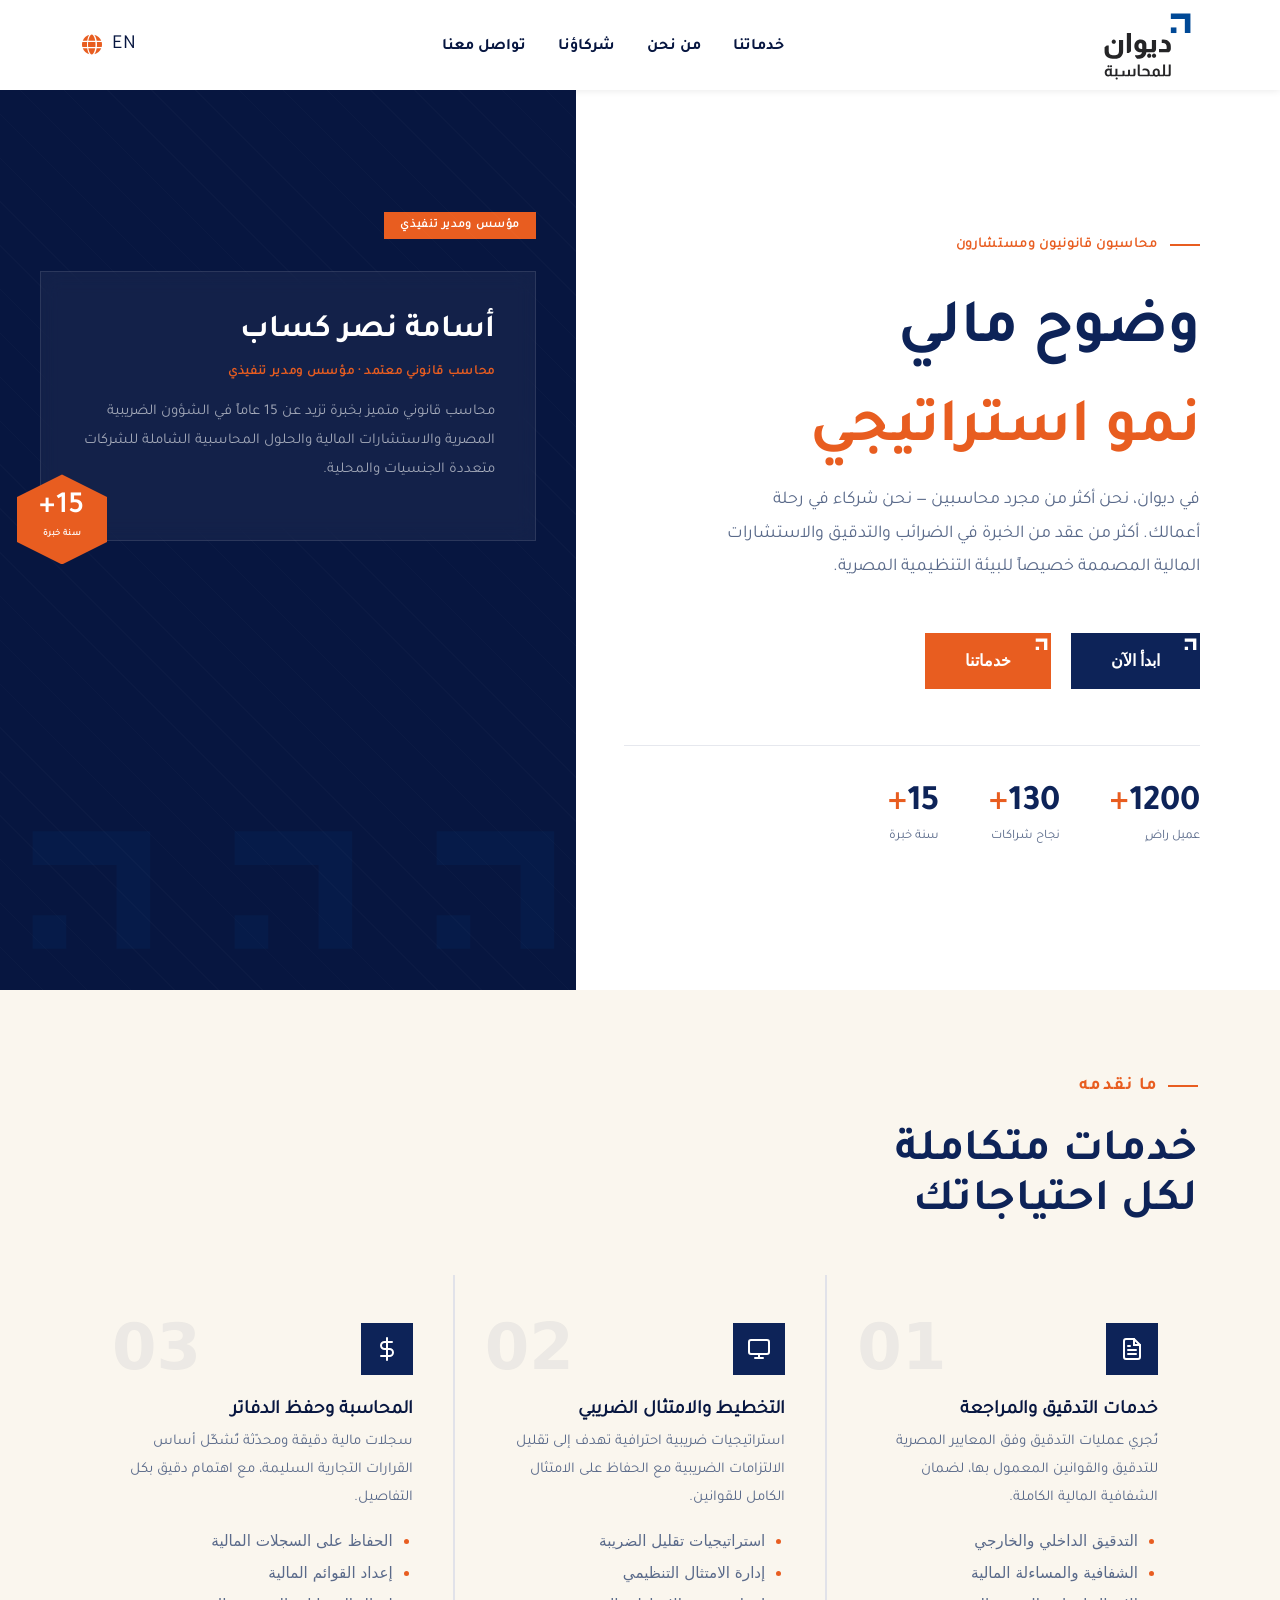
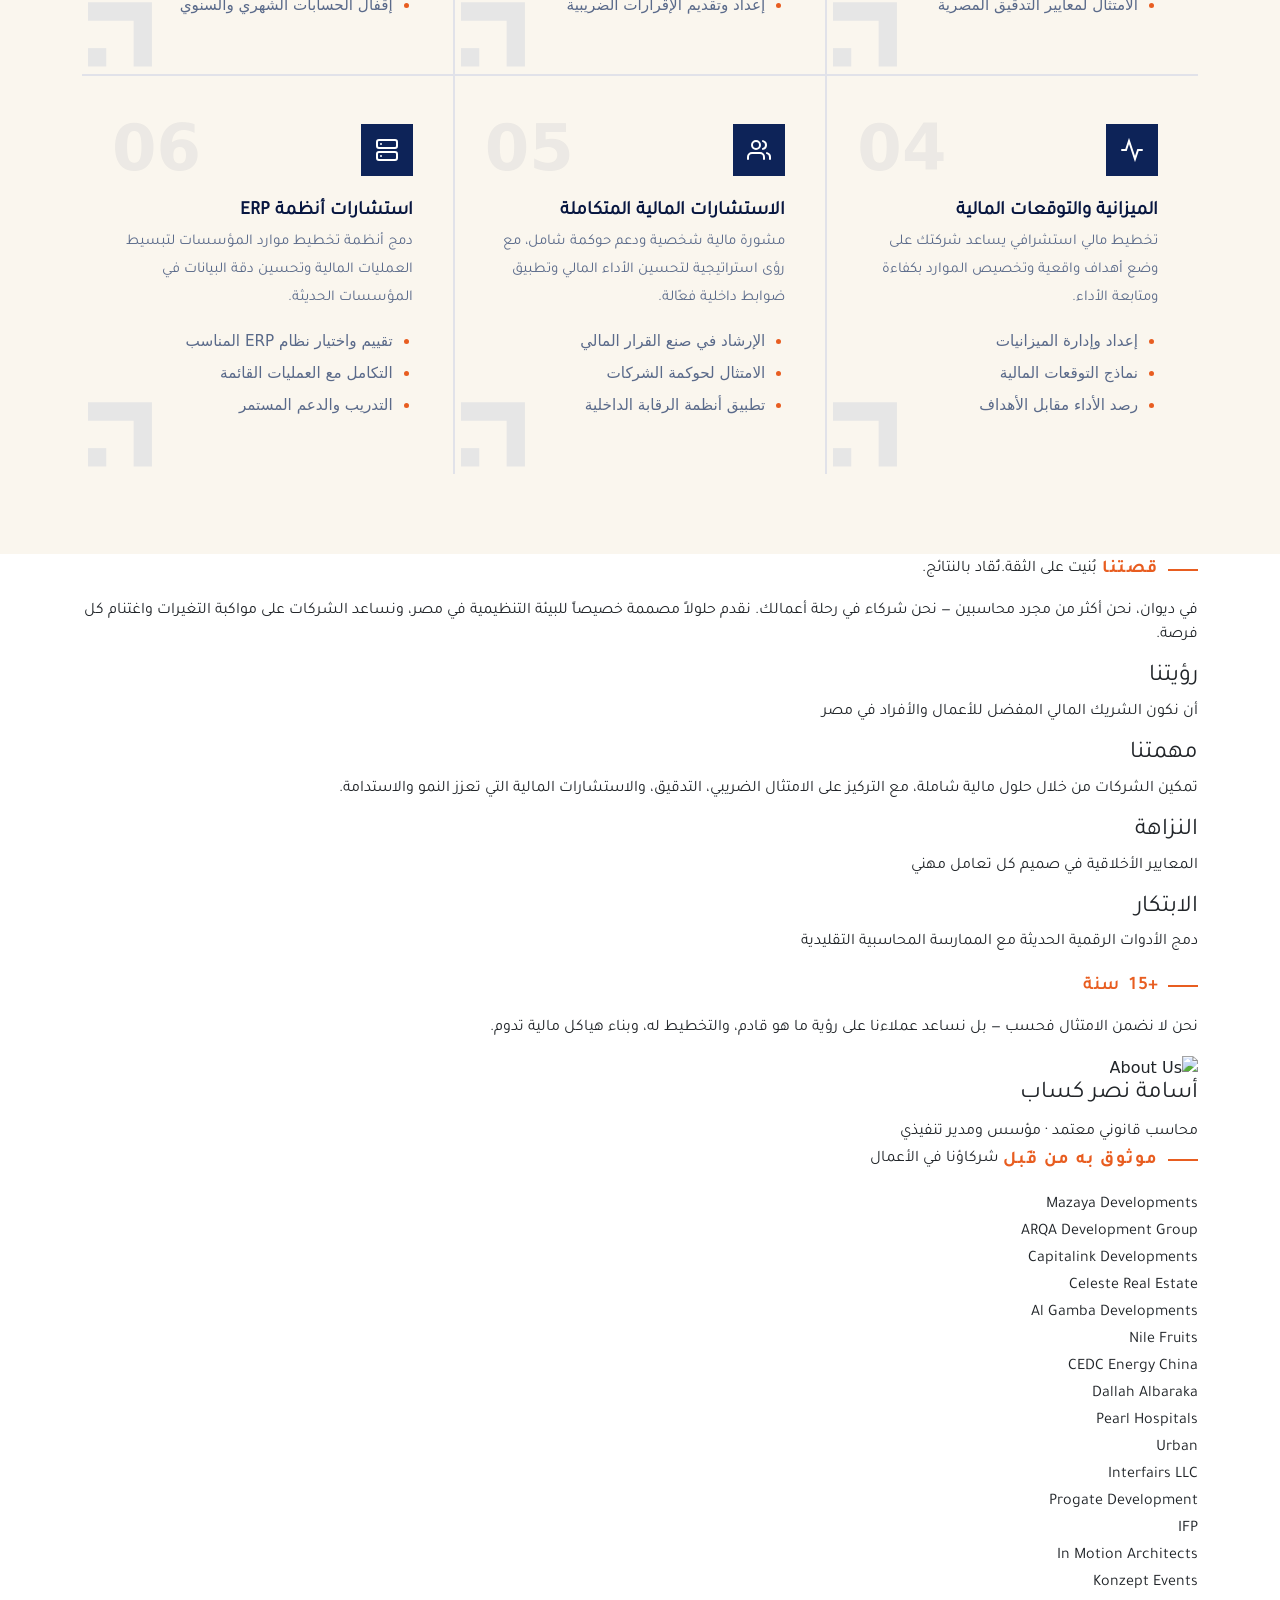
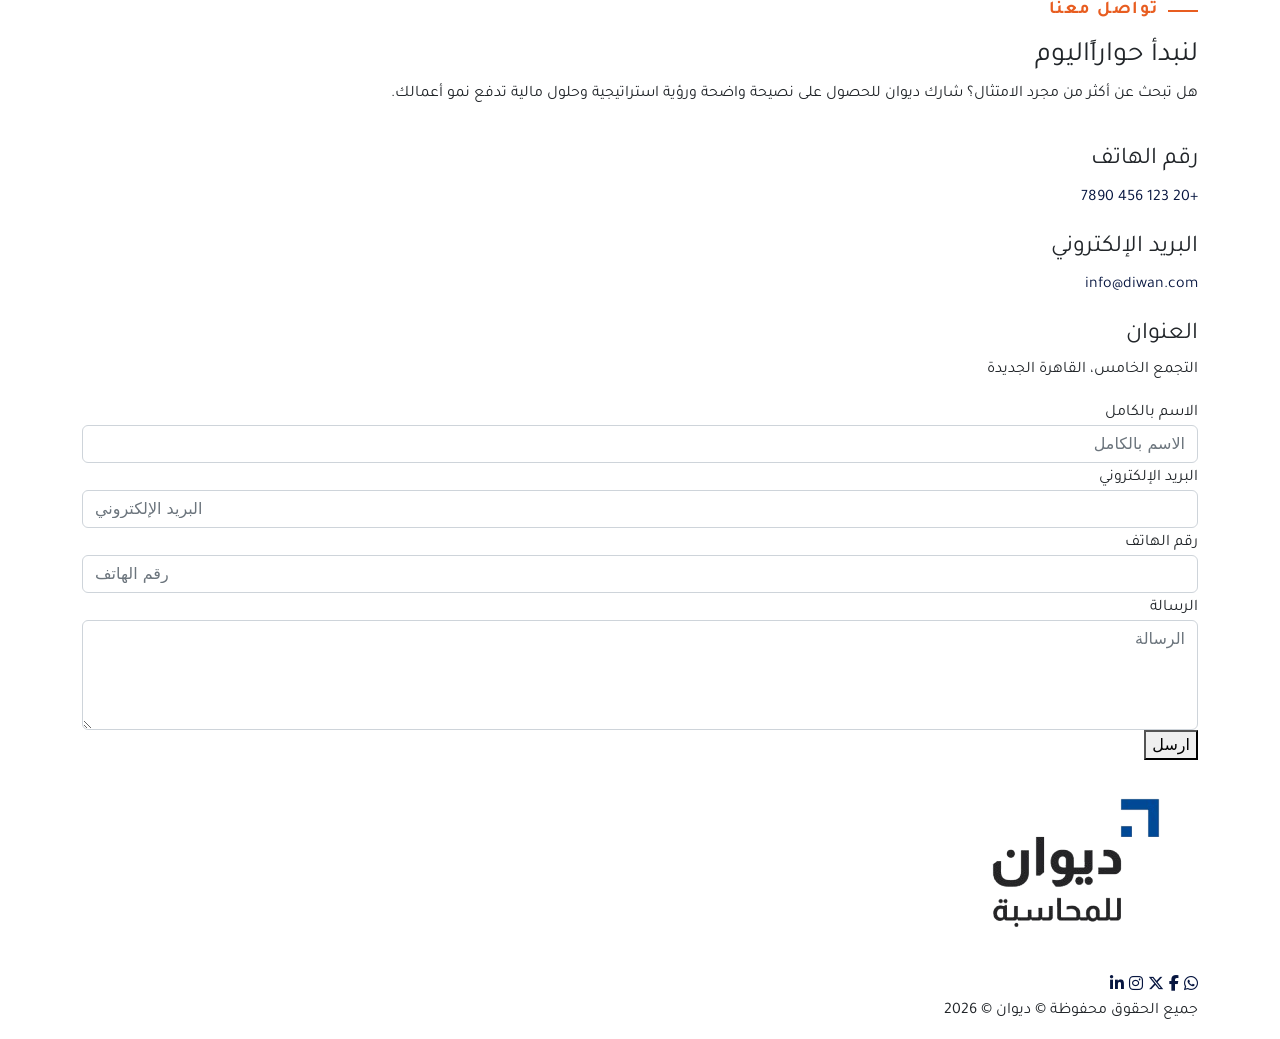
==== index.html @ b9d499a6 "index" ====
<!DOCTYPE html>
<html dir="rtl" lang="ar">
  <head>
    <meta charset="UTF-8" />
    <meta name="viewport"content="width=device-width, initial-scale=1, shrink-to-fit=no, user-scalable=no"
    />
    <title>Diwan-Integrated Financial & Accounting Solutions</title>
    <link rel="shortcut icon" type="img/png" href="images/fav.svg" />
    <link rel="stylesheet" href="css/bootstrap.rtl.min.css" />
    <link rel="stylesheet" href="css/owl.carousel.min.css">
    <link rel="stylesheet" href="css/fontawesome.min.css" />
    <link rel="stylesheet" href="css/line-awesome.css" />
    <link rel="stylesheet" href="css/main.css" />
  </head>
  <body>
    <div class="cursor" id="cursor"></div>
    <div class="cursor-ring" id="cursorRing"></div>
    <div class="overlay" id="closeNav"></div>
    <!-- Start Header -->
      <header>
    <div class="top-head">
      <div class="container">
        <div class="top-head-flex">
            <div class="logo-head">
              <a href="index.html">
                <img src="images/logo.svg" class="img-fluid" alt="Woman in islam">
              </a>
          </div>
            <div class="menu-head">
              <div class="menu">
                <ul class="list-unstyled list-inline">
                    <li><a href="#services">خدماتنا</a></li>
                    <li><a href="#about">من نحن</a></li>
                    <li><a href="#partners">شركاؤنا</a></li>
                    <li><a href="#contact" class="nav-cta">تواصل معنا</a></li>
                </ul>
              </div>
            </div>
            <div class="button-head">
              <a href="#!" class="lang-head">
                
                  EN
                  <i class="fa-solid fa-globe"></i>
              </a>
              <div class="side-menu">
                <div id="mySidenav" class="sidenav">
                    <a href="javascript:void(0)" class="closebtn" id="closeNav">&times;</a>
                    <ul class="list-unstyled">
                        <li><a href="#services">خدماتنا</a></li>
                        <li><a href="#about">من نحن</a></li>
                        <li><a href="#partners">شركاؤنا</a></li>
                        <li><a href="#contact" class="nav-cta">تواصل معنا</a></li>
                        <li><a href="#">EN</a></li>
                    </ul>
                </div>
                <span id="openNav">
                        <div class="open-side">
                          <i class="fa-solid fa-bars-staggered"></i>
                        </div>
                </span>
              </div>
            </div>
        </div>

      </div>
    </div>
  </header>
    <!-- End Header -->

<!-- Start Home -->
<section class="head-home-section">
    <div class="container-fluid">
        <div class="head-home-flex">
            <div class="head-right">
              <h4>محاسبون قانونيون ومستشارون</h4>
              <span class="up">وضوح مالي</span>
              <span class="down">نمو استراتيجي</span>
              <p>
                في ديوان، نحن أكثر من مجرد محاسبين — نحن شركاء في رحلة أعمالك. أكثر من عقد من الخبرة في الضرائب والتدقيق والاستشارات المالية المصممة خصيصاً للبيئة التنظيمية المصرية.

              </p>
              <div class="head-button">
                <div class="head-start-b">
                  <img src="images/fav.svg" class="logo-img" alt="logo" style="fill: white;">
                  <a href="" class="start-now">ابدأ الآن</a>
                </div>
                <div class="head-start-b">
                  <img src="images/fav.svg" class="logo-img" alt="logo" style="fill: white;">
                  <a href="" class="start-up">خدماتنا</a>
                </div>
              </div>
              <div class="head-num">
                  <div class="numbers-flex">
                    <div class="numbers-item">
                      <div class="number"><span>1200</span>+</div>
                      <div class="item-name">عميل راضٍ</div>
                    </div>
                    <div class="numbers-item">
                      <div class="number"><span>130</span>+</div>
                      <div class="item-name">نجاح شراكات</div>
                    </div>
                    <div class="numbers-item">
                      <div class="number"><span>15</span>+</div>
                      <div class="item-name">سنة خبرة</div>
                    </div>
                  </div>
              </div>
            </div>
            <div class="head-left">
              <div class="fav-pattern"></div>
              <div class="head-pattern"></div>
              <div class="head-left-content">
                <h4>مؤسس ومدير تنفيذي</h4>
                <div class="head-box">
                  <h2>أسامة نصر كساب</h2>
                  <span>محاسب قانوني معتمد · مؤسس ومدير تنفيذي</span>
                  <p>محاسب قانوني متميز بخبرة تزيد عن 15 عاماً في الشؤون الضريبية المصرية والاستشارات المالية والحلول المحاسبية الشاملة للشركات متعددة الجنسيات والمحلية.</p>
                  <div class="head-years">
                    <span>15+</span>
                    <span>سنة خبرة</span>
                  </div>
                </div>
              </div>
            </div>
        </div>
    </div>
</section>
<!-- End Home -->
 <!-- Start Services -->
  <section class="services-home-section" id="services">
    <div class="container">
        <div class="services-home-flex">
            <div class="services-head">
              <div class="about-tag">ما نقدمه</div>
              <p>خدمات متكاملة لكل احتياجاتك</p>
            </div>
            <div class="services-items">
              <div class="service-item">
                  <div class="serv-fav">
                    <img src="images/fav.svg" class="logo-img" alt="logo" style="fill: white;">
                  </div>
                <div class="item-num">01</div>
                <div class="item-icon">
                  
                  <svg viewBox="0 0 24 24" fill="none" stroke="white" stroke-width="2" stroke-linecap="round">
                    <path d="M14 2H6a2 2 0 0 0-2 2v16a2 2 0 0 0 2 2h12a2 2 0 0 0 2-2V8z"/><polyline points="14 2 14 8 20 8"/><line x1="16" y1="13" x2="8" y2="13"/><line x1="16" y1="17" x2="8" y2="17"/><line x1="10" y1="9" x2="8" y2="9"/>
                  </svg>
                </div>
                <h5>خدمات التدقيق والمراجعة</h5>
                <p>نُجري عمليات التدقيق وفق المعايير المصرية للتدقيق والقوانين المعمول بها، لضمان الشفافية المالية الكاملة.</p>
                  <ul class="item-list">
                    <li>التدقيق الداخلي والخارجي</li>
                    <li>الشفافية والمساءلة المالية</li>
                    <li>الامتثال لمعايير التدقيق المصرية</li>
                  </ul>
              </div>

              <div class="service-item">
                 <div class="serv-fav">
                    <img src="images/fav.svg" class="logo-img" alt="logo" style="fill: white;">
                  </div>
                <div class="item-num">02</div>
                  <div class="item-icon">
                    <svg viewBox="0 0 24 24" fill="none" stroke="white" stroke-width="2" stroke-linecap="round">
                      <rect x="2" y="3" width="20" height="14" rx="2"/><line x1="8" y1="21" x2="16" y2="21"/><line x1="12" y1="17" x2="12" y2="21"/>
                    </svg>
                  </div>
                  <h5>التخطيط والامتثال الضريبي</h5>
                  <p>استراتيجيات ضريبية احترافية تهدف إلى تقليل الالتزامات الضريبية مع الحفاظ على الامتثال الكامل للقوانين.</p>
                  <ul class="item-list">
                    <li>استراتيجيات تقليل الضريبة</li>
                    <li>إدارة الامتثال التنظيمي</li>
                    <li>إعداد وتقديم الإقرارات الضريبية</li>
                  </ul>
              </div>
              <div class="service-item">
                 <div class="serv-fav">
                    <img src="images/fav.svg" class="logo-img" alt="logo" style="fill: white;">
                  </div>
                <div class="item-num">03</div>
                  <div class="item-icon">
                    <svg viewBox="0 0 24 24" fill="none" stroke="white" stroke-width="2" stroke-linecap="round">
                      <line x1="12" y1="1" x2="12" y2="23"/><path d="M17 5H9.5a3.5 3.5 0 0 0 0 7h5a3.5 3.5 0 0 1 0 7H6"/>
                    </svg>
                  </div>
                  <h5>المحاسبة وحفظ الدفاتر</h5>
                  <p>سجلات مالية دقيقة ومحدّثة تُشكّل أساس القرارات التجارية السليمة، مع اهتمام دقيق بكل التفاصيل.</p>
                  <ul class="item-list">
                    <li>الحفاظ على السجلات المالية</li>
                    <li>إعداد القوائم المالية</li>
                    <li>إقفال الحسابات الشهري والسنوي</li>
                  </ul>
              </div>
              <div class="service-item">
                 <div class="serv-fav">
                    <img src="images/fav.svg" class="logo-img" alt="logo" style="fill: white;">
                  </div>
                  <div class="item-num">04</div>
                    <div class="item-icon">
                      <svg viewBox="0 0 24 24" fill="none" stroke="white" stroke-width="2" stroke-linecap="round">
                        <polyline points="22 12 18 12 15 21 9 3 6 12 2 12"/>
                      </svg>
                    </div>
                    <h5>الميزانية والتوقعات المالية</h5>
                    <p>تخطيط مالي استشرافي يساعد شركتك على وضع أهداف واقعية وتخصيص الموارد بكفاءة ومتابعة الأداء.</p>
                    <ul class="item-list">
                      <li>إعداد وإدارة الميزانيات</li>
                      <li>نماذج التوقعات المالية</li>
                      <li>رصد الأداء مقابل الأهداف</li>
                    </ul>
              </div>
              <div class="service-item">
                 <div class="serv-fav">
                    <img src="images/fav.svg" class="logo-img" alt="logo" style="fill: white;">
                  </div>
                <div class="item-num">05</div>
                  <div class="item-icon">
                    <svg viewBox="0 0 24 24" fill="none" stroke="white" stroke-width="2" stroke-linecap="round">
                      <path d="M17 21v-2a4 4 0 0 0-4-4H5a4 4 0 0 0-4 4v2"/><circle cx="9" cy="7" r="4"/><path d="M23 21v-2a4 4 0 0 0-3-3.87"/><path d="M16 3.13a4 4 0 0 1 0 7.75"/>
                    </svg>
                  </div>
                  <h5>الاستشارات المالية المتكاملة</h5>
                  <p>مشورة مالية شخصية ودعم حوكمة شامل، مع رؤى استراتيجية لتحسين الأداء المالي وتطبيق ضوابط داخلية فعّالة.</p>
                  <ul class="item-list">
                    <li>الإرشاد في صنع القرار المالي</li>
                    <li>الامتثال لحوكمة الشركات</li>
                    <li>تطبيق أنظمة الرقابة الداخلية</li>
                  </ul>
              </div>
              <div class="service-item">
                 <div class="serv-fav">
                    <img src="images/fav.svg" class="logo-img" alt="logo" style="fill: white;">
                  </div>
                <div class="item-num">06</div>
                  <div class="item-icon">
                    <svg viewBox="0 0 24 24" fill="none" stroke="white" stroke-width="2" stroke-linecap="round">
                      <rect x="2" y="2" width="20" height="8" rx="2"/><rect x="2" y="14" width="20" height="8" rx="2"/><line x1="6" y1="6" x2="6.01" y2="6"/><line x1="6" y1="18" x2="6.01" y2="18"/>
                    </svg>
                  </div>
                  <h5>استشارات أنظمة ERP</h5>
                  <p>دمج أنظمة تخطيط موارد المؤسسات لتبسيط العمليات المالية وتحسين دقة البيانات في المؤسسات الحديثة.</p>
                  <ul class="item-list">
                    <li>تقييم واختيار نظام ERP المناسب</li>
                    <li>التكامل مع العمليات القائمة</li>
                    <li>التدريب والدعم المستمر</li>
                  </ul>
              </div>
            </div>
        </div>
    </div>
  </section>
 <!-- End Services -->
  <!-- Start about -->
   <section class="about-home-section" id="about">
      <div class="container">
        <div class="about-home-flex">
            <div class="about-home-right">
              <div class="about-tag">قصتنا</div>
              <span>بُنيت على الثقة.تُقاد بالنتائج.</span>
              <p>
                في ديوان، نحن أكثر من مجرد محاسبين — نحن شركاء في رحلة أعمالك. نقدم حلولاً مصممة خصيصاً للبيئة التنظيمية في مصر، ونساعد الشركات على مواكبة التغيرات واغتنام كل فرصة.
              </p>
              <div class="about-right-content">
                <div class="item">
                   <h4>رؤيتنا</h4>
                    <p>أن نكون الشريك المالي المفضل للأعمال والأفراد في مصر</p>
                </div>
                <div class="item">
                  <h4>مهمتنا</h4>
                  <p>تمكين الشركات من خلال حلول مالية شاملة، مع التركيز على الامتثال الضريبي، التدقيق، والاستشارات المالية التي تعزز النمو والاستدامة.</p>
                </div>
                <div class="item">
                  <h4>النزاهة</h4>
                  <p>المعايير الأخلاقية في صميم كل تعامل مهني</p>
                </div>
                <div class="item">
                  <h4>الابتكار</h4>
                  <p>دمج الأدوات الرقمية الحديثة مع الممارسة المحاسبية التقليدية</p>
                </div>
              </div>
            </div>
            <div class="about-home-left">
              <div class="about-tag"><span>+15</span><span>سنة</span></div>
              <p>
                 نحن لا نضمن الامتثال فحسب — بل نساعد عملاءنا على رؤية ما هو قادم، والتخطيط له، وبناء هياكل مالية تدوم.
              </p>
              <div class="about-left-flex">
                <div class="left-photo">
                  <img src="images/about-1.jpg" class="img-fluid" alt="About Us">
                </div>
                <div class="left-title">
                  <h4>أسامة نصر كساب</h4>
                  <span>محاسب قانوني معتمد · مؤسس ومدير تنفيذي</span>
                </div>
              </div>
            </div>
      </div>
    </section>
  <!-- End about -->

  <!-- Start partners -->
   <section class="partners-home-section" id="partners">
    <div class="container">
      <div class="about-tag">موثوق به من قِبل</div>
      <span>شركاؤنا في الأعمال</span>
      <div class="partner-flex">
        <div class="partner-item"><span>Mazaya Developments</span></div>
        <div class="partner-item"><span>ARQA Development Group</span></div>
        <div class="partner-item"><span>Capitalink Developments</span></div>
        <div class="partner-item"><span>Celeste Real Estate</span></div>
        <div class="partner-item"><span>Al Gamba Developments</span></div>
        <div class="partner-item"><span>Nile Fruits</span></div>
        <div class="partner-item"><span>CEDC Energy China</span></div>
        <div class="partner-item"><span>Dallah Albaraka</span></div>
        <div class="partner-item"><span>Pearl Hospitals</span></div>
        <div class="partner-item"><span>Urban</span></div>
        <div class="partner-item"><span>Interfairs LLC</span></div>
        <div class="partner-item"><span>Progate Development</span></div>
        <div class="partner-item"><span>IFP</span></div>
        <div class="partner-item"><span>In Motion Architects</span></div>
        <div class="partner-item"><span>Konzept Events</span></div>
      </div>
    </div>
   </section>
  <!-- End partners -->
   <!-- Start contact -->
    <section class="contact-home-section">
      <div class="container">
          <div class="contact-home-flex">
              <div class="contact-right">
                  <div class="about-tag">تواصل معنا</div>
                  <h3>لنبدأ <span>حواراً</span>اليوم</h3>
                  <p>هل تبحث عن أكثر من مجرد الامتثال؟ شارك ديوان للحصول على نصيحة واضحة ورؤية استراتيجية وحلول مالية تدفع نمو أعمالك.</p>
                  <div class="contact-item-flex">

                    <div class="contact-item">
                        <div class="contact-icon">
                          <i><img src="images/icons/phone.svg" class="img-contain"></i>
                        </div>
                        <div class="contact-text">
                          <h4>رقم الهاتف</h4>
                          <a href="tel:+201234567890">+20 123 456 7890</a>
                      </div>
                    </div>

                    <div class="contact-item">
                      <div class="contact-icon">
                        <i><img src="images/icons/mail.svg" class="img-contain"></i>
                      </div>
                      <div class="contact-text">
                        <h4>البريد الإلكتروني</h4>
                        <a href="mailto:info@diwan.com">info@diwan.com</a>
                      </div>
                    </div>

                    <div class="contact-item">
                      <div class="contact-icon">
                        <i><img src="images/icons/address.svg" class="img-contain"></i>
                      </div>
                      <div class="contact-text">
                        <h4>العنوان</h4>
                        <p>التجمع الخامس، القاهرة الجديدة</p>
                      </div>
                    </div>

                  </div>
              </div>
              <div class="contact-left">
                    <form action="#" method="post">
                        <div class="form-group cont">
                            <label for="name">الاسم بالكامل</label>
                            <input type="text" class="form-control" id="name" name="name" placeholder="الاسم بالكامل" required> 
                        </div> 
                        <div class="form-group cont">
                            <label for="email">البريد الإلكتروني</label>
                            <input type="email" class="form-control" id="email" name="email" placeholder="البريد الإلكتروني"  required>     
                        </div>
                        <div class="form-group cont">
                            <label for="phone">رقم الهاتف</label>
                            <input type="tel" class="form-control" id="phone" name="phone" placeholder="رقم الهاتف"  required>     
                        </div>
                        <div class="form-group one cont">
                          <label for="message">الرسالة</label>
                          <textarea class="form-control" id="message" name="message" rows="4" placeholder="الرسالة"  required></textarea>
                        </div>
                        <button type="submit" class="submit-form">ارسل</button>
                    </form>   
              </div>
            </div>
          </div>
      </div>
    </section>
   <!-- End contact -->
        <!-- Start Footer -->
         <footer>
          <div class="container">
              <div class="foot-flex">
                <div class="foot-logo">
                  <img src="images/logo-1.png" class="img-fluid" alt="logo">  
                </div>
                <div class="foot-social">
                  <a href="#"><i class="fab fab fa-whatsapp"></i></a>
                  <a href="#"><i class="fab fa-facebook-f"></i></a>
                  <a href="#"><i class="fab fa-x-twitter"></i></a>
                  <a href="#"><i class="fab fa-instagram"></i></a>
                  <a href="#"><i class="fab fa-linkedin-in"></i></a>
                </div>
              </div>
          </div>
         </footer>
         <div class="copy_allright">
            <div class="container">
              <div class="copy_allright-flex">
                  <div class="copy-text">
                    <p> جميع الحقوق محفوظة © <span>ديوان</span> © 2026</p>
                  </div>
              </div>
            </div>
          </div>
        <!-- End Footer -->

    <script src="js/jquery.min.js"></script>
    <script src="js/bootstrap.min.js"></script>
    <script src="js/owl.carousel.min.js"></script>
    <script src="js/main.js"></script>
    
  </body>
</html>
---- css/line-awesome.css ----
.la,
.las,
.lar,
.lal,
.lad,
.lab {
  -moz-osx-font-smoothing: grayscale;
  -webkit-font-smoothing: antialiased;
  display: inline-block;
  font-style: normal;
  font-variant: normal;
  text-rendering: auto;
  line-height: 1; }

.la-lg {
  font-size: 1.33333em;
  line-height: 0.75em;
  vertical-align: -.0667em; }

.la-xs {
  font-size: .75em; }

.la-sm {
  font-size: .875em; }

.la-1x {
  font-size: 1em; }

.la-2x {
  font-size: 2em; }

.la-3x {
  font-size: 3em; }

.la-4x {
  font-size: 4em; }

.la-5x {
  font-size: 5em; }

.la-6x {
  font-size: 6em; }

.la-7x {
  font-size: 7em; }

.la-8x {
  font-size: 8em; }

.la-9x {
  font-size: 9em; }

.la-10x {
  font-size: 10em; }

.la-fw {
  text-align: center;
  width: 1.25em; }

.la-ul {
  list-style-type: none;
  margin-left: 2.5em;
  padding-left: 0; }
  .la-ul > li {
    position: relative; }

.la-li {
  left: -2em;
  position: absolute;
  text-align: center;
  width: 2em;
  line-height: inherit; }

.la-border {
  border: solid 0.08em #eee;
  border-radius: .1em;
  padding: .2em .25em .15em; }

.la-pull-left {
  float: left; }

.la-pull-right {
  float: right; }

.la.la-pull-left,
.las.la-pull-left,
.lar.la-pull-left,
.lal.la-pull-left,
.lab.la-pull-left {
  margin-right: .3em; }

.la.la-pull-right,
.las.la-pull-right,
.lar.la-pull-right,
.lal.la-pull-right,
.lab.la-pull-right {
  margin-left: .3em; }

.la-spin {
  -webkit-animation: la-spin 2s infinite linear;
          animation: la-spin 2s infinite linear; }

.la-pulse {
  -webkit-animation: la-spin 1s infinite steps(8);
          animation: la-spin 1s infinite steps(8); }

@-webkit-keyframes la-spin {
  0% {
    -webkit-transform: rotate(0deg);
            transform: rotate(0deg); }
  100% {
    -webkit-transform: rotate(360deg);
            transform: rotate(360deg); } }

@keyframes la-spin {
  0% {
    -webkit-transform: rotate(0deg);
            transform: rotate(0deg); }
  100% {
    -webkit-transform: rotate(360deg);
            transform: rotate(360deg); } }

.la-rotate-90 {
  -ms-filter: "progid:DXImageTransform.Microsoft.BasicImage(rotation=1)";
  -webkit-transform: rotate(90deg);
          transform: rotate(90deg); }

.la-rotate-180 {
  -ms-filter: "progid:DXImageTransform.Microsoft.BasicImage(rotation=2)";
  -webkit-transform: rotate(180deg);
          transform: rotate(180deg); }

.la-rotate-270 {
  -ms-filter: "progid:DXImageTransform.Microsoft.BasicImage(rotation=3)";
  -webkit-transform: rotate(270deg);
          transform: rotate(270deg); }

.la-flip-horizontal {
  -ms-filter: "progid:DXImageTransform.Microsoft.BasicImage(rotation=0, mirror=1)";
  -webkit-transform: scale(-1, 1);
          transform: scale(-1, 1); }

.la-flip-vertical {
  -ms-filter: "progid:DXImageTransform.Microsoft.BasicImage(rotation=2, mirror=1)";
  -webkit-transform: scale(1, -1);
          transform: scale(1, -1); }

.la-flip-both, .la-flip-horizontal.la-flip-vertical {
  -ms-filter: "progid:DXImageTransform.Microsoft.BasicImage(rotation=2, mirror=1)";
  -webkit-transform: scale(-1, -1);
          transform: scale(-1, -1); }

:root .la-rotate-90,
:root .la-rotate-180,
:root .la-rotate-270,
:root .la-flip-horizontal,
:root .la-flip-vertical,
:root .la-flip-both {
  -webkit-filter: none;
          filter: none; }

.la-stack {
  display: inline-block;
  height: 2em;
  line-height: 2em;
  position: relative;
  vertical-align: middle;
  width: 2.5em; }

.la-stack-1x,
.la-stack-2x {
  left: 0;
  position: absolute;
  text-align: center;
  width: 100%; }

.la-stack-1x {
  line-height: inherit; }

.la-stack-2x {
  font-size: 2em; }

.la-inverse {
  color: #fff; }

/* Font Awesome uses the Unicode Private Use Area (PUA) to ensure screen
readers do not read off random characters that represent icons */
.la-500px:before {
  content: "\f26e"; }

.la-accessible-icon:before {
  content: "\f368"; }

.la-accusoft:before {
  content: "\f369"; }

.la-acquisitions-incorporated:before {
  content: "\f6af"; }

.la-ad:before {
  content: "\f641"; }

.la-address-book:before {
  content: "\f2b9"; }

.la-address-card:before {
  content: "\f2bb"; }

.la-adjust:before {
  content: "\f042"; }

.la-adn:before {
  content: "\f170"; }

.la-adobe:before {
  content: "\f778"; }

.la-adversal:before {
  content: "\f36a"; }

.la-affiliatetheme:before {
  content: "\f36b"; }

.la-air-freshener:before {
  content: "\f5d0"; }

.la-airbnb:before {
  content: "\f834"; }

.la-algolia:before {
  content: "\f36c"; }

.la-align-center:before {
  content: "\f037"; }

.la-align-justify:before {
  content: "\f039"; }

.la-align-left:before {
  content: "\f036"; }

.la-align-right:before {
  content: "\f038"; }

.la-alipay:before {
  content: "\f642"; }

.la-allergies:before {
  content: "\f461"; }

.la-amazon:before {
  content: "\f270"; }

.la-amazon-pay:before {
  content: "\f42c"; }

.la-ambulance:before {
  content: "\f0f9"; }

.la-american-sign-language-interpreting:before {
  content: "\f2a3"; }

.la-amilia:before {
  content: "\f36d"; }

.la-anchor:before {
  content: "\f13d"; }

.la-android:before {
  content: "\f17b"; }

.la-angellist:before {
  content: "\f209"; }

.la-angle-double-down:before {
  content: "\f103"; }

.la-angle-double-left:before {
  content: "\f100"; }

.la-angle-double-right:before {
  content: "\f101"; }

.la-angle-double-up:before {
  content: "\f102"; }

.la-angle-down:before {
  content: "\f107"; }

.la-angle-left:before {
  content: "\f104"; }

.la-angle-right:before {
  content: "\f105"; }

.la-angle-up:before {
  content: "\f106"; }

.la-angry:before {
  content: "\f556"; }

.la-angrycreative:before {
  content: "\f36e"; }

.la-angular:before {
  content: "\f420"; }

.la-ankh:before {
  content: "\f644"; }

.la-app-store:before {
  content: "\f36f"; }

.la-app-store-ios:before {
  content: "\f370"; }

.la-apper:before {
  content: "\f371"; }

.la-apple:before {
  content: "\f179"; }

.la-apple-alt:before {
  content: "\f5d1"; }

.la-apple-pay:before {
  content: "\f415"; }

.la-archive:before {
  content: "\f187"; }

.la-archway:before {
  content: "\f557"; }

.la-arrow-alt-circle-down:before {
  content: "\f358"; }

.la-arrow-alt-circle-left:before {
  content: "\f359"; }

.la-arrow-alt-circle-right:before {
  content: "\f35a"; }

.la-arrow-alt-circle-up:before {
  content: "\f35b"; }

.la-arrow-circle-down:before {
  content: "\f0ab"; }

.la-arrow-circle-left:before {
  content: "\f0a8"; }

.la-arrow-circle-right:before {
  content: "\f0a9"; }

.la-arrow-circle-up:before {
  content: "\f0aa"; }

.la-arrow-down:before {
  content: "\f063"; }

.la-arrow-left:before {
  content: "\f060"; }

.la-arrow-right:before {
  content: "\f061"; }

.la-arrow-up:before {
  content: "\f062"; }

.la-arrows-alt:before {
  content: "\f0b2"; }

.la-arrows-alt-h:before {
  content: "\f337"; }

.la-arrows-alt-v:before {
  content: "\f338"; }

.la-artstation:before {
  content: "\f77a"; }

.la-assistive-listening-systems:before {
  content: "\f2a2"; }

.la-asterisk:before {
  content: "\f069"; }

.la-asymmetrik:before {
  content: "\f372"; }

.la-at:before {
  content: "\f1fa"; }

.la-atlas:before {
  content: "\f558"; }

.la-atlassian:before {
  content: "\f77b"; }

.la-atom:before {
  content: "\f5d2"; }

.la-audible:before {
  content: "\f373"; }

.la-audio-description:before {
  content: "\f29e"; }

.la-autoprefixer:before {
  content: "\f41c"; }

.la-avianex:before {
  content: "\f374"; }

.la-aviato:before {
  content: "\f421"; }

.la-award:before {
  content: "\f559"; }

.la-aws:before {
  content: "\f375"; }

.la-baby:before {
  content: "\f77c"; }

.la-baby-carriage:before {
  content: "\f77d"; }

.la-backspace:before {
  content: "\f55a"; }

.la-backward:before {
  content: "\f04a"; }

.la-bacon:before {
  content: "\f7e5"; }

.la-balance-scale:before {
  content: "\f24e"; }

.la-balance-scale-left:before {
  content: "\f515"; }

.la-balance-scale-right:before {
  content: "\f516"; }

.la-ban:before {
  content: "\f05e"; }

.la-band-aid:before {
  content: "\f462"; }

.la-bandcamp:before {
  content: "\f2d5"; }

.la-barcode:before {
  content: "\f02a"; }

.la-bars:before {
  content: "\f0c9"; }

.la-baseball-ball:before {
  content: "\f433"; }

.la-basketball-ball:before {
  content: "\f434"; }

.la-bath:before {
  content: "\f2cd"; }

.la-battery-empty:before {
  content: "\f244"; }

.la-battery-full:before {
  content: "\f240"; }

.la-battery-half:before {
  content: "\f242"; }

.la-battery-quarter:before {
  content: "\f243"; }

.la-battery-three-quarters:before {
  content: "\f241"; }

.la-battle-net:before {
  content: "\f835"; }

.la-bed:before {
  content: "\f236"; }

.la-beer:before {
  content: "\f0fc"; }

.la-behance:before {
  content: "\f1b4"; }

.la-behance-square:before {
  content: "\f1b5"; }

.la-bell:before {
  content: "\f0f3"; }

.la-bell-slash:before {
  content: "\f1f6"; }

.la-bezier-curve:before {
  content: "\f55b"; }

.la-bible:before {
  content: "\f647"; }

.la-bicycle:before {
  content: "\f206"; }

.la-biking:before {
  content: "\f84a"; }

.la-bimobject:before {
  content: "\f378"; }

.la-binoculars:before {
  content: "\f1e5"; }

.la-biohazard:before {
  content: "\f780"; }

.la-birthday-cake:before {
  content: "\f1fd"; }

.la-bitbucket:before {
  content: "\f171"; }

.la-bitcoin:before {
  content: "\f379"; }

.la-bity:before {
  content: "\f37a"; }

.la-black-tie:before {
  content: "\f27e"; }

.la-blackberry:before {
  content: "\f37b"; }

.la-blender:before {
  content: "\f517"; }

.la-blender-phone:before {
  content: "\f6b6"; }

.la-blind:before {
  content: "\f29d"; }

.la-blog:before {
  content: "\f781"; }

.la-blogger:before {
  content: "\f37c"; }

.la-blogger-b:before {
  content: "\f37d"; }

.la-bluetooth:before {
  content: "\f293"; }

.la-bluetooth-b:before {
  content: "\f294"; }

.la-bold:before {
  content: "\f032"; }

.la-bolt:before {
  content: "\f0e7"; }

.la-bomb:before {
  content: "\f1e2"; }

.la-bone:before {
  content: "\f5d7"; }

.la-bong:before {
  content: "\f55c"; }

.la-book:before {
  content: "\f02d"; }

.la-book-dead:before {
  content: "\f6b7"; }

.la-book-medical:before {
  content: "\f7e6"; }

.la-book-open:before {
  content: "\f518"; }

.la-book-reader:before {
  content: "\f5da"; }

.la-bookmark:before {
  content: "\f02e"; }

.la-bootstrap:before {
  content: "\f836"; }

.la-border-all:before {
  content: "\f84c"; }

.la-border-none:before {
  content: "\f850"; }

.la-border-style:before {
  content: "\f853"; }

.la-bowling-ball:before {
  content: "\f436"; }

.la-box:before {
  content: "\f466"; }

.la-box-open:before {
  content: "\f49e"; }

.la-boxes:before {
  content: "\f468"; }

.la-braille:before {
  content: "\f2a1"; }

.la-brain:before {
  content: "\f5dc"; }

.la-bread-slice:before {
  content: "\f7ec"; }

.la-briefcase:before {
  content: "\f0b1"; }

.la-briefcase-medical:before {
  content: "\f469"; }

.la-broadcast-tower:before {
  content: "\f519"; }

.la-broom:before {
  content: "\f51a"; }

.la-brush:before {
  content: "\f55d"; }

.la-btc:before {
  content: "\f15a"; }

.la-buffer:before {
  content: "\f837"; }

.la-bug:before {
  content: "\f188"; }

.la-building:before {
  content: "\f1ad"; }

.la-bullhorn:before {
  content: "\f0a1"; }

.la-bullseye:before {
  content: "\f140"; }

.la-burn:before {
  content: "\f46a"; }

.la-buromobelexperte:before {
  content: "\f37f"; }

.la-bus:before {
  content: "\f207"; }

.la-bus-alt:before {
  content: "\f55e"; }

.la-business-time:before {
  content: "\f64a"; }

.la-buy-n-large:before {
  content: "\f8a6"; }

.la-buysellads:before {
  content: "\f20d"; }

.la-calculator:before {
  content: "\f1ec"; }

.la-calendar:before {
  content: "\f133"; }

.la-calendar-alt:before {
  content: "\f073"; }

.la-calendar-check:before {
  content: "\f274"; }

.la-calendar-day:before {
  content: "\f783"; }

.la-calendar-minus:before {
  content: "\f272"; }

.la-calendar-plus:before {
  content: "\f271"; }

.la-calendar-times:before {
  content: "\f273"; }

.la-calendar-week:before {
  content: "\f784"; }

.la-camera:before {
  content: "\f030"; }

.la-camera-retro:before {
  content: "\f083"; }

.la-campground:before {
  content: "\f6bb"; }

.la-canadian-maple-leaf:before {
  content: "\f785"; }

.la-candy-cane:before {
  content: "\f786"; }

.la-cannabis:before {
  content: "\f55f"; }

.la-capsules:before {
  content: "\f46b"; }

.la-car:before {
  content: "\f1b9"; }

.la-car-alt:before {
  content: "\f5de"; }

.la-car-battery:before {
  content: "\f5df"; }

.la-car-crash:before {
  content: "\f5e1"; }

.la-car-side:before {
  content: "\f5e4"; }

.la-caret-down:before {
  content: "\f0d7"; }

.la-caret-left:before {
  content: "\f0d9"; }

.la-caret-right:before {
  content: "\f0da"; }

.la-caret-square-down:before {
  content: "\f150"; }

.la-caret-square-left:before {
  content: "\f191"; }

.la-caret-square-right:before {
  content: "\f152"; }

.la-caret-square-up:before {
  content: "\f151"; }

.la-caret-up:before {
  content: "\f0d8"; }

.la-carrot:before {
  content: "\f787"; }

.la-cart-arrow-down:before {
  content: "\f218"; }

.la-cart-plus:before {
  content: "\f217"; }

.la-cash-register:before {
  content: "\f788"; }

.la-cat:before {
  content: "\f6be"; }

.la-cc-amazon-pay:before {
  content: "\f42d"; }

.la-cc-amex:before {
  content: "\f1f3"; }

.la-cc-apple-pay:before {
  content: "\f416"; }

.la-cc-diners-club:before {
  content: "\f24c"; }

.la-cc-discover:before {
  content: "\f1f2"; }

.la-cc-jcb:before {
  content: "\f24b"; }

.la-cc-mastercard:before {
  content: "\f1f1"; }

.la-cc-paypal:before {
  content: "\f1f4"; }

.la-cc-stripe:before {
  content: "\f1f5"; }

.la-cc-visa:before {
  content: "\f1f0"; }

.la-centercode:before {
  content: "\f380"; }

.la-centos:before {
  content: "\f789"; }

.la-certificate:before {
  content: "\f0a3"; }

.la-chair:before {
  content: "\f6c0"; }

.la-chalkboard:before {
  content: "\f51b"; }

.la-chalkboard-teacher:before {
  content: "\f51c"; }

.la-charging-station:before {
  content: "\f5e7"; }

.la-chart-area:before {
  content: "\f1fe"; }

.la-chart-bar:before {
  content: "\f080"; }

.la-chart-line:before {
  content: "\f201"; }

.la-chart-pie:before {
  content: "\f200"; }

.la-check:before {
  content: "\f00c"; }

.la-check-circle:before {
  content: "\f058"; }

.la-check-double:before {
  content: "\f560"; }

.la-check-square:before {
  content: "\f14a"; }

.la-cheese:before {
  content: "\f7ef"; }

.la-chess:before {
  content: "\f439"; }

.la-chess-bishop:before {
  content: "\f43a"; }

.la-chess-board:before {
  content: "\f43c"; }

.la-chess-king:before {
  content: "\f43f"; }

.la-chess-knight:before {
  content: "\f441"; }

.la-chess-pawn:before {
  content: "\f443"; }

.la-chess-queen:before {
  content: "\f445"; }

.la-chess-rook:before {
  content: "\f447"; }

.la-chevron-circle-down:before {
  content: "\f13a"; }

.la-chevron-circle-left:before {
  content: "\f137"; }

.la-chevron-circle-right:before {
  content: "\f138"; }

.la-chevron-circle-up:before {
  content: "\f139"; }

.la-chevron-down:before {
  content: "\f078"; }

.la-chevron-left:before {
  content: "\f053"; }

.la-chevron-right:before {
  content: "\f054"; }

.la-chevron-up:before {
  content: "\f077"; }

.la-child:before {
  content: "\f1ae"; }

.la-chrome:before {
  content: "\f268"; }

.la-chromecast:before {
  content: "\f838"; }

.la-church:before {
  content: "\f51d"; }

.la-circle:before {
  content: "\f111"; }

.la-circle-notch:before {
  content: "\f1ce"; }

.la-city:before {
  content: "\f64f"; }

.la-clinic-medical:before {
  content: "\f7f2"; }

.la-clipboard:before {
  content: "\f328"; }

.la-clipboard-check:before {
  content: "\f46c"; }

.la-clipboard-list:before {
  content: "\f46d"; }

.la-clock:before {
  content: "\f017"; }

.la-clone:before {
  content: "\f24d"; }

.la-closed-captioning:before {
  content: "\f20a"; }

.la-cloud:before {
  content: "\f0c2"; }

.la-cloud-download-alt:before {
  content: "\f381"; }

.la-cloud-meatball:before {
  content: "\f73b"; }

.la-cloud-moon:before {
  content: "\f6c3"; }

.la-cloud-moon-rain:before {
  content: "\f73c"; }

.la-cloud-rain:before {
  content: "\f73d"; }

.la-cloud-showers-heavy:before {
  content: "\f740"; }

.la-cloud-sun:before {
  content: "\f6c4"; }

.la-cloud-sun-rain:before {
  content: "\f743"; }

.la-cloud-upload-alt:before {
  content: "\f382"; }

.la-cloudscale:before {
  content: "\f383"; }

.la-cloudsmith:before {
  content: "\f384"; }

.la-cloudversify:before {
  content: "\f385"; }

.la-cocktail:before {
  content: "\f561"; }

.la-code:before {
  content: "\f121"; }

.la-code-branch:before {
  content: "\f126"; }

.la-codepen:before {
  content: "\f1cb"; }

.la-codiepie:before {
  content: "\f284"; }

.la-coffee:before {
  content: "\f0f4"; }

.la-cog:before {
  content: "\f013"; }

.la-cogs:before {
  content: "\f085"; }

.la-coins:before {
  content: "\f51e"; }

.la-columns:before {
  content: "\f0db"; }

.la-comment:before {
  content: "\f075"; }

.la-comment-alt:before {
  content: "\f27a"; }

.la-comment-dollar:before {
  content: "\f651"; }

.la-comment-dots:before {
  content: "\f4ad"; }

.la-comment-medical:before {
  content: "\f7f5"; }

.la-comment-slash:before {
  content: "\f4b3"; }

.la-comments:before {
  content: "\f086"; }

.la-comments-dollar:before {
  content: "\f653"; }

.la-compact-disc:before {
  content: "\f51f"; }

.la-compass:before {
  content: "\f14e"; }

.la-compress:before {
  content: "\f066"; }

.la-compress-arrows-alt:before {
  content: "\f78c"; }

.la-concierge-bell:before {
  content: "\f562"; }

.la-confluence:before {
  content: "\f78d"; }

.la-connectdevelop:before {
  content: "\f20e"; }

.la-contao:before {
  content: "\f26d"; }

.la-cookie:before {
  content: "\f563"; }

.la-cookie-bite:before {
  content: "\f564"; }

.la-copy:before {
  content: "\f0c5"; }

.la-copyright:before {
  content: "\f1f9"; }

.la-cotton-bureau:before {
  content: "\f89e"; }

.la-couch:before {
  content: "\f4b8"; }

.la-cpanel:before {
  content: "\f388"; }

.la-creative-commons:before {
  content: "\f25e"; }

.la-creative-commons-by:before {
  content: "\f4e7"; }

.la-creative-commons-nc:before {
  content: "\f4e8"; }

.la-creative-commons-nc-eu:before {
  content: "\f4e9"; }

.la-creative-commons-nc-jp:before {
  content: "\f4ea"; }

.la-creative-commons-nd:before {
  content: "\f4eb"; }

.la-creative-commons-pd:before {
  content: "\f4ec"; }

.la-creative-commons-pd-alt:before {
  content: "\f4ed"; }

.la-creative-commons-remix:before {
  content: "\f4ee"; }

.la-creative-commons-sa:before {
  content: "\f4ef"; }

.la-creative-commons-sampling:before {
  content: "\f4f0"; }

.la-creative-commons-sampling-plus:before {
  content: "\f4f1"; }

.la-creative-commons-share:before {
  content: "\f4f2"; }

.la-creative-commons-zero:before {
  content: "\f4f3"; }

.la-credit-card:before {
  content: "\f09d"; }

.la-critical-role:before {
  content: "\f6c9"; }

.la-crop:before {
  content: "\f125"; }

.la-crop-alt:before {
  content: "\f565"; }

.la-cross:before {
  content: "\f654"; }

.la-crosshairs:before {
  content: "\f05b"; }

.la-crow:before {
  content: "\f520"; }

.la-crown:before {
  content: "\f521"; }

.la-crutch:before {
  content: "\f7f7"; }

.la-css3:before {
  content: "\f13c"; }

.la-css3-alt:before {
  content: "\f38b"; }

.la-cube:before {
  content: "\f1b2"; }

.la-cubes:before {
  content: "\f1b3"; }

.la-cut:before {
  content: "\f0c4"; }

.la-cuttlefish:before {
  content: "\f38c"; }

.la-d-and-d:before {
  content: "\f38d"; }

.la-d-and-d-beyond:before {
  content: "\f6ca"; }

.la-dashcube:before {
  content: "\f210"; }

.la-database:before {
  content: "\f1c0"; }

.la-deaf:before {
  content: "\f2a4"; }

.la-delicious:before {
  content: "\f1a5"; }

.la-democrat:before {
  content: "\f747"; }

.la-deploydog:before {
  content: "\f38e"; }

.la-deskpro:before {
  content: "\f38f"; }

.la-desktop:before {
  content: "\f108"; }

.la-dev:before {
  content: "\f6cc"; }

.la-deviantart:before {
  content: "\f1bd"; }

.la-dharmachakra:before {
  content: "\f655"; }

.la-dhl:before {
  content: "\f790"; }

.la-diagnoses:before {
  content: "\f470"; }

.la-diaspora:before {
  content: "\f791"; }

.la-dice:before {
  content: "\f522"; }

.la-dice-d20:before {
  content: "\f6cf"; }

.la-dice-d6:before {
  content: "\f6d1"; }

.la-dice-five:before {
  content: "\f523"; }

.la-dice-four:before {
  content: "\f524"; }

.la-dice-one:before {
  content: "\f525"; }

.la-dice-six:before {
  content: "\f526"; }

.la-dice-three:before {
  content: "\f527"; }

.la-dice-two:before {
  content: "\f528"; }

.la-digg:before {
  content: "\f1a6"; }

.la-digital-ocean:before {
  content: "\f391"; }

.la-digital-tachograph:before {
  content: "\f566"; }

.la-directions:before {
  content: "\f5eb"; }

.la-discord:before {
  content: "\f392"; }

.la-discourse:before {
  content: "\f393"; }

.la-divide:before {
  content: "\f529"; }

.la-dizzy:before {
  content: "\f567"; }

.la-dna:before {
  content: "\f471"; }

.la-dochub:before {
  content: "\f394"; }

.la-docker:before {
  content: "\f395"; }

.la-dog:before {
  content: "\f6d3"; }

.la-dollar-sign:before {
  content: "\f155"; }

.la-dolly:before {
  content: "\f472"; }

.la-dolly-flatbed:before {
  content: "\f474"; }

.la-donate:before {
  content: "\f4b9"; }

.la-door-closed:before {
  content: "\f52a"; }

.la-door-open:before {
  content: "\f52b"; }

.la-dot-circle:before {
  content: "\f192"; }

.la-dove:before {
  content: "\f4ba"; }

.la-download:before {
  content: "\f019"; }

.la-draft2digital:before {
  content: "\f396"; }

.la-drafting-compass:before {
  content: "\f568"; }

.la-dragon:before {
  content: "\f6d5"; }

.la-draw-polygon:before {
  content: "\f5ee"; }

.la-dribbble:before {
  content: "\f17d"; }

.la-dribbble-square:before {
  content: "\f397"; }

.la-dropbox:before {
  content: "\f16b"; }

.la-drum:before {
  content: "\f569"; }

.la-drum-steelpan:before {
  content: "\f56a"; }

.la-drumstick-bite:before {
  content: "\f6d7"; }

.la-drupal:before {
  content: "\f1a9"; }

.la-dumbbell:before {
  content: "\f44b"; }

.la-dumpster:before {
  content: "\f793"; }

.la-dumpster-fire:before {
  content: "\f794"; }

.la-dungeon:before {
  content: "\f6d9"; }

.la-dyalog:before {
  content: "\f399"; }

.la-earlybirds:before {
  content: "\f39a"; }

.la-ebay:before {
  content: "\f4f4"; }

.la-edge:before {
  content: "\f282"; }

.la-edit:before {
  content: "\f044"; }

.la-egg:before {
  content: "\f7fb"; }

.la-eject:before {
  content: "\f052"; }

.la-elementor:before {
  content: "\f430"; }

.la-ellipsis-h:before {
  content: "\f141"; }

.la-ellipsis-v:before {
  content: "\f142"; }

.la-ello:before {
  content: "\f5f1"; }

.la-ember:before {
  content: "\f423"; }

.la-empire:before {
  content: "\f1d1"; }

.la-envelope:before {
  content: "\f0e0"; }

.la-envelope-open:before {
  content: "\f2b6"; }

.la-envelope-open-text:before {
  content: "\f658"; }

.la-envelope-square:before {
  content: "\f199"; }

.la-envira:before {
  content: "\f299"; }

.la-equals:before {
  content: "\f52c"; }

.la-eraser:before {
  content: "\f12d"; }

.la-erlang:before {
  content: "\f39d"; }

.la-ethereum:before {
  content: "\f42e"; }

.la-ethernet:before {
  content: "\f796"; }

.la-etsy:before {
  content: "\f2d7"; }

.la-euro-sign:before {
  content: "\f153"; }

.la-evernote:before {
  content: "\f839"; }

.la-exchange-alt:before {
  content: "\f362"; }

.la-exclamation:before {
  content: "\f12a"; }

.la-exclamation-circle:before {
  content: "\f06a"; }

.la-exclamation-triangle:before {
  content: "\f071"; }

.la-expand:before {
  content: "\f065"; }

.la-expand-arrows-alt:before {
  content: "\f31e"; }

.la-expeditedssl:before {
  content: "\f23e"; }

.la-external-link-alt:before {
  content: "\f35d"; }

.la-external-link-square-alt:before {
  content: "\f360"; }

.la-eye:before {
  content: "\f06e"; }

.la-eye-dropper:before {
  content: "\f1fb"; }

.la-eye-slash:before {
  content: "\f070"; }

.la-facebook:before {
  content: "\f09a"; }

.la-facebook-f:before {
  content: "\f39e"; }

.la-facebook-messenger:before {
  content: "\f39f"; }

.la-facebook-square:before {
  content: "\f082"; }

.la-fan:before {
  content: "\f863"; }

.la-fantasy-flight-games:before {
  content: "\f6dc"; }

.la-fast-backward:before {
  content: "\f049"; }

.la-fast-forward:before {
  content: "\f050"; }

.la-fax:before {
  content: "\f1ac"; }

.la-feather:before {
  content: "\f52d"; }

.la-feather-alt:before {
  content: "\f56b"; }

.la-fedex:before {
  content: "\f797"; }

.la-fedora:before {
  content: "\f798"; }

.la-female:before {
  content: "\f182"; }

.la-fighter-jet:before {
  content: "\f0fb"; }

.la-figma:before {
  content: "\f799"; }

.la-file:before {
  content: "\f15b"; }

.la-file-alt:before {
  content: "\f15c"; }

.la-file-archive:before {
  content: "\f1c6"; }

.la-file-audio:before {
  content: "\f1c7"; }

.la-file-code:before {
  content: "\f1c9"; }

.la-file-contract:before {
  content: "\f56c"; }

.la-file-csv:before {
  content: "\f6dd"; }

.la-file-download:before {
  content: "\f56d"; }

.la-file-excel:before {
  content: "\f1c3"; }

.la-file-export:before {
  content: "\f56e"; }

.la-file-image:before {
  content: "\f1c5"; }

.la-file-import:before {
  content: "\f56f"; }

.la-file-invoice:before {
  content: "\f570"; }

.la-file-invoice-dollar:before {
  content: "\f571"; }

.la-file-medical:before {
  content: "\f477"; }

.la-file-medical-alt:before {
  content: "\f478"; }

.la-file-pdf:before {
  content: "\f1c1"; }

.la-file-powerpoint:before {
  content: "\f1c4"; }

.la-file-prescription:before {
  content: "\f572"; }

.la-file-signature:before {
  content: "\f573"; }

.la-file-upload:before {
  content: "\f574"; }

.la-file-video:before {
  content: "\f1c8"; }

.la-file-word:before {
  content: "\f1c2"; }

.la-fill:before {
  content: "\f575"; }

.la-fill-drip:before {
  content: "\f576"; }

.la-film:before {
  content: "\f008"; }

.la-filter:before {
  content: "\f0b0"; }

.la-fingerprint:before {
  content: "\f577"; }

.la-fire:before {
  content: "\f06d"; }

.la-fire-alt:before {
  content: "\f7e4"; }

.la-fire-extinguisher:before {
  content: "\f134"; }

.la-firefox:before {
  content: "\f269"; }

.la-first-aid:before {
  content: "\f479"; }

.la-first-order:before {
  content: "\f2b0"; }

.la-first-order-alt:before {
  content: "\f50a"; }

.la-firstdraft:before {
  content: "\f3a1"; }

.la-fish:before {
  content: "\f578"; }

.la-fist-raised:before {
  content: "\f6de"; }

.la-flag:before {
  content: "\f024"; }

.la-flag-checkered:before {
  content: "\f11e"; }

.la-flag-usa:before {
  content: "\f74d"; }

.la-flask:before {
  content: "\f0c3"; }

.la-flickr:before {
  content: "\f16e"; }

.la-flipboard:before {
  content: "\f44d"; }

.la-flushed:before {
  content: "\f579"; }

.la-fly:before {
  content: "\f417"; }

.la-folder:before {
  content: "\f07b"; }

.la-folder-minus:before {
  content: "\f65d"; }

.la-folder-open:before {
  content: "\f07c"; }

.la-folder-plus:before {
  content: "\f65e"; }

.la-font:before {
  content: "\f031"; }

.la-font-awesome:before {
  content: "\f2b4"; }

.la-font-awesome-alt:before {
  content: "\f35c"; }

.la-font-awesome-flag:before {
  content: "\f425"; }

.la-font-awesome-logo-full:before {
  content: "\f4e6"; }

.la-fonticons:before {
  content: "\f280"; }

.la-fonticons-fi:before {
  content: "\f3a2"; }

.la-football-ball:before {
  content: "\f44e"; }

.la-fort-awesome:before {
  content: "\f286"; }

.la-fort-awesome-alt:before {
  content: "\f3a3"; }

.la-forumbee:before {
  content: "\f211"; }

.la-forward:before {
  content: "\f04e"; }

.la-foursquare:before {
  content: "\f180"; }

.la-free-code-camp:before {
  content: "\f2c5"; }

.la-freebsd:before {
  content: "\f3a4"; }

.la-frog:before {
  content: "\f52e"; }

.la-frown:before {
  content: "\f119"; }

.la-frown-open:before {
  content: "\f57a"; }

.la-fulcrum:before {
  content: "\f50b"; }

.la-funnel-dollar:before {
  content: "\f662"; }

.la-futbol:before {
  content: "\f1e3"; }

.la-galactic-republic:before {
  content: "\f50c"; }

.la-galactic-senate:before {
  content: "\f50d"; }

.la-gamepad:before {
  content: "\f11b"; }

.la-gas-pump:before {
  content: "\f52f"; }

.la-gavel:before {
  content: "\f0e3"; }

.la-gem:before {
  content: "\f3a5"; }

.la-genderless:before {
  content: "\f22d"; }

.la-get-pocket:before {
  content: "\f265"; }

.la-gg:before {
  content: "\f260"; }

.la-gg-circle:before {
  content: "\f261"; }

.la-ghost:before {
  content: "\f6e2"; }

.la-gift:before {
  content: "\f06b"; }

.la-gifts:before {
  content: "\f79c"; }

.la-git:before {
  content: "\f1d3"; }

.la-git-alt:before {
  content: "\f841"; }

.la-git-square:before {
  content: "\f1d2"; }

.la-github:before {
  content: "\f09b"; }

.la-github-alt:before {
  content: "\f113"; }

.la-github-square:before {
  content: "\f092"; }

.la-gitkraken:before {
  content: "\f3a6"; }

.la-gitlab:before {
  content: "\f296"; }

.la-gitter:before {
  content: "\f426"; }

.la-glass-cheers:before {
  content: "\f79f"; }

.la-glass-martini:before {
  content: "\f000"; }

.la-glass-martini-alt:before {
  content: "\f57b"; }

.la-glass-whiskey:before {
  content: "\f7a0"; }

.la-glasses:before {
  content: "\f530"; }

.la-glide:before {
  content: "\f2a5"; }

.la-glide-g:before {
  content: "\f2a6"; }

.la-globe:before {
  content: "\f0ac"; }

.la-globe-africa:before {
  content: "\f57c"; }

.la-globe-americas:before {
  content: "\f57d"; }

.la-globe-asia:before {
  content: "\f57e"; }

.la-globe-europe:before {
  content: "\f7a2"; }

.la-gofore:before {
  content: "\f3a7"; }

.la-golf-ball:before {
  content: "\f450"; }

.la-goodreads:before {
  content: "\f3a8"; }

.la-goodreads-g:before {
  content: "\f3a9"; }

.la-google:before {
  content: "\f1a0"; }

.la-google-drive:before {
  content: "\f3aa"; }

.la-google-play:before {
  content: "\f3ab"; }

.la-google-plus:before {
  content: "\f2b3"; }

.la-google-plus-g:before {
  content: "\f0d5"; }

.la-google-plus-square:before {
  content: "\f0d4"; }

.la-google-wallet:before {
  content: "\f1ee"; }

.la-gopuram:before {
  content: "\f664"; }

.la-graduation-cap:before {
  content: "\f19d"; }

.la-gratipay:before {
  content: "\f184"; }

.la-grav:before {
  content: "\f2d6"; }

.la-greater-than:before {
  content: "\f531"; }

.la-greater-than-equal:before {
  content: "\f532"; }

.la-grimace:before {
  content: "\f57f"; }

.la-grin:before {
  content: "\f580"; }

.la-grin-alt:before {
  content: "\f581"; }

.la-grin-beam:before {
  content: "\f582"; }

.la-grin-beam-sweat:before {
  content: "\f583"; }

.la-grin-hearts:before {
  content: "\f584"; }

.la-grin-squint:before {
  content: "\f585"; }

.la-grin-squint-tears:before {
  content: "\f586"; }

.la-grin-stars:before {
  content: "\f587"; }

.la-grin-tears:before {
  content: "\f588"; }

.la-grin-tongue:before {
  content: "\f589"; }

.la-grin-tongue-squint:before {
  content: "\f58a"; }

.la-grin-tongue-wink:before {
  content: "\f58b"; }

.la-grin-wink:before {
  content: "\f58c"; }

.la-grip-horizontal:before {
  content: "\f58d"; }

.la-grip-lines:before {
  content: "\f7a4"; }

.la-grip-lines-vertical:before {
  content: "\f7a5"; }

.la-grip-vertical:before {
  content: "\f58e"; }

.la-gripfire:before {
  content: "\f3ac"; }

.la-grunt:before {
  content: "\f3ad"; }

.la-guitar:before {
  content: "\f7a6"; }

.la-gulp:before {
  content: "\f3ae"; }

.la-h-square:before {
  content: "\f0fd"; }

.la-hacker-news:before {
  content: "\f1d4"; }

.la-hacker-news-square:before {
  content: "\f3af"; }

.la-hackerrank:before {
  content: "\f5f7"; }

.la-hamburger:before {
  content: "\f805"; }

.la-hammer:before {
  content: "\f6e3"; }

.la-hamsa:before {
  content: "\f665"; }

.la-hand-holding:before {
  content: "\f4bd"; }

.la-hand-holding-heart:before {
  content: "\f4be"; }

.la-hand-holding-usd:before {
  content: "\f4c0"; }

.la-hand-lizard:before {
  content: "\f258"; }

.la-hand-middle-finger:before {
  content: "\f806"; }

.la-hand-paper:before {
  content: "\f256"; }

.la-hand-peace:before {
  content: "\f25b"; }

.la-hand-point-down:before {
  content: "\f0a7"; }

.la-hand-point-left:before {
  content: "\f0a5"; }

.la-hand-point-right:before {
  content: "\f0a4"; }

.la-hand-point-up:before {
  content: "\f0a6"; }

.la-hand-pointer:before {
  content: "\f25a"; }

.la-hand-rock:before {
  content: "\f255"; }

.la-hand-scissors:before {
  content: "\f257"; }

.la-hand-spock:before {
  content: "\f259"; }

.la-hands:before {
  content: "\f4c2"; }

.la-hands-helping:before {
  content: "\f4c4"; }

.la-handshake:before {
  content: "\f2b5"; }

.la-hanukiah:before {
  content: "\f6e6"; }

.la-hard-hat:before {
  content: "\f807"; }

.la-hashtag:before {
  content: "\f292"; }

.la-hat-cowboy:before {
  content: "\f8c0"; }

.la-hat-cowboy-side:before {
  content: "\f8c1"; }

.la-hat-wizard:before {
  content: "\f6e8"; }

.la-haykal:before {
  content: "\f666"; }

.la-hdd:before {
  content: "\f0a0"; }

.la-heading:before {
  content: "\f1dc"; }

.la-headphones:before {
  content: "\f025"; }

.la-headphones-alt:before {
  content: "\f58f"; }

.la-headset:before {
  content: "\f590"; }

.la-heart:before {
  content: "\f004"; }

.la-heart-broken:before {
  content: "\f7a9"; }

.la-heartbeat:before {
  content: "\f21e"; }

.la-helicopter:before {
  content: "\f533"; }

.la-highlighter:before {
  content: "\f591"; }

.la-hiking:before {
  content: "\f6ec"; }

.la-hippo:before {
  content: "\f6ed"; }

.la-hips:before {
  content: "\f452"; }

.la-hire-a-helper:before {
  content: "\f3b0"; }

.la-history:before {
  content: "\f1da"; }

.la-hockey-puck:before {
  content: "\f453"; }

.la-holly-berry:before {
  content: "\f7aa"; }

.la-home:before {
  content: "\f015"; }

.la-hooli:before {
  content: "\f427"; }

.la-hornbill:before {
  content: "\f592"; }

.la-horse:before {
  content: "\f6f0"; }

.la-horse-head:before {
  content: "\f7ab"; }

.la-hospital:before {
  content: "\f0f8"; }

.la-hospital-alt:before {
  content: "\f47d"; }

.la-hospital-symbol:before {
  content: "\f47e"; }

.la-hot-tub:before {
  content: "\f593"; }

.la-hotdog:before {
  content: "\f80f"; }

.la-hotel:before {
  content: "\f594"; }

.la-hotjar:before {
  content: "\f3b1"; }

.la-hourglass:before {
  content: "\f254"; }

.la-hourglass-end:before {
  content: "\f253"; }

.la-hourglass-half:before {
  content: "\f252"; }

.la-hourglass-start:before {
  content: "\f251"; }

.la-house-damage:before {
  content: "\f6f1"; }

.la-houzz:before {
  content: "\f27c"; }

.la-hryvnia:before {
  content: "\f6f2"; }

.la-html5:before {
  content: "\f13b"; }

.la-hubspot:before {
  content: "\f3b2"; }

.la-i-cursor:before {
  content: "\f246"; }

.la-ice-cream:before {
  content: "\f810"; }

.la-icicles:before {
  content: "\f7ad"; }

.la-icons:before {
  content: "\f86d"; }

.la-id-badge:before {
  content: "\f2c1"; }

.la-id-card:before {
  content: "\f2c2"; }

.la-id-card-alt:before {
  content: "\f47f"; }

.la-igloo:before {
  content: "\f7ae"; }

.la-image:before {
  content: "\f03e"; }

.la-images:before {
  content: "\f302"; }

.la-imdb:before {
  content: "\f2d8"; }

.la-inbox:before {
  content: "\f01c"; }

.la-indent:before {
  content: "\f03c"; }

.la-industry:before {
  content: "\f275"; }

.la-infinity:before {
  content: "\f534"; }

.la-info:before {
  content: "\f129"; }

.la-info-circle:before {
  content: "\f05a"; }

.la-instagram:before {
  content: "\f16d"; }

.la-intercom:before {
  content: "\f7af"; }

.la-internet-explorer:before {
  content: "\f26b"; }

.la-invision:before {
  content: "\f7b0"; }

.la-ioxhost:before {
  content: "\f208"; }

.la-italic:before {
  content: "\f033"; }

.la-itch-io:before {
  content: "\f83a"; }

.la-itunes:before {
  content: "\f3b4"; }

.la-itunes-note:before {
  content: "\f3b5"; }

.la-java:before {
  content: "\f4e4"; }

.la-jedi:before {
  content: "\f669"; }

.la-jedi-order:before {
  content: "\f50e"; }

.la-jenkins:before {
  content: "\f3b6"; }

.la-jira:before {
  content: "\f7b1"; }

.la-joget:before {
  content: "\f3b7"; }

.la-joint:before {
  content: "\f595"; }

.la-joomla:before {
  content: "\f1aa"; }

.la-journal-whills:before {
  content: "\f66a"; }

.la-js:before {
  content: "\f3b8"; }

.la-js-square:before {
  content: "\f3b9"; }

.la-jsfiddle:before {
  content: "\f1cc"; }

.la-kaaba:before {
  content: "\f66b"; }

.la-kaggle:before {
  content: "\f5fa"; }

.la-key:before {
  content: "\f084"; }

.la-keybase:before {
  content: "\f4f5"; }

.la-keyboard:before {
  content: "\f11c"; }

.la-keycdn:before {
  content: "\f3ba"; }

.la-khanda:before {
  content: "\f66d"; }

.la-kickstarter:before {
  content: "\f3bb"; }

.la-kickstarter-k:before {
  content: "\f3bc"; }

.la-kiss:before {
  content: "\f596"; }

.la-kiss-beam:before {
  content: "\f597"; }

.la-kiss-wink-heart:before {
  content: "\f598"; }

.la-kiwi-bird:before {
  content: "\f535"; }

.la-korvue:before {
  content: "\f42f"; }

.la-landmark:before {
  content: "\f66f"; }

.la-language:before {
  content: "\f1ab"; }

.la-laptop:before {
  content: "\f109"; }

.la-laptop-code:before {
  content: "\f5fc"; }

.la-laptop-medical:before {
  content: "\f812"; }

.la-laravel:before {
  content: "\f3bd"; }

.la-lastfm:before {
  content: "\f202"; }

.la-lastfm-square:before {
  content: "\f203"; }

.la-laugh:before {
  content: "\f599"; }

.la-laugh-beam:before {
  content: "\f59a"; }

.la-laugh-squint:before {
  content: "\f59b"; }

.la-laugh-wink:before {
  content: "\f59c"; }

.la-layer-group:before {
  content: "\f5fd"; }

.la-leaf:before {
  content: "\f06c"; }

.la-leanpub:before {
  content: "\f212"; }

.la-lemon:before {
  content: "\f094"; }

.la-less:before {
  content: "\f41d"; }

.la-less-than:before {
  content: "\f536"; }

.la-less-than-equal:before {
  content: "\f537"; }

.la-level-down-alt:before {
  content: "\f3be"; }

.la-level-up-alt:before {
  content: "\f3bf"; }

.la-life-ring:before {
  content: "\f1cd"; }

.la-lightbulb:before {
  content: "\f0eb"; }

.la-line:before {
  content: "\f3c0"; }

.la-link:before {
  content: "\f0c1"; }

.la-linkedin:before {
  content: "\f08c"; }

.la-linkedin-in:before {
  content: "\f0e1"; }

.la-linode:before {
  content: "\f2b8"; }

.la-linux:before {
  content: "\f17c"; }

.la-lira-sign:before {
  content: "\f195"; }

.la-list:before {
  content: "\f03a"; }

.la-list-alt:before {
  content: "\f022"; }

.la-list-ol:before {
  content: "\f0cb"; }

.la-list-ul:before {
  content: "\f0ca"; }

.la-location-arrow:before {
  content: "\f124"; }

.la-lock:before {
  content: "\f023"; }

.la-lock-open:before {
  content: "\f3c1"; }

.la-long-arrow-alt-down:before {
  content: "\f309"; }

.la-long-arrow-alt-left:before {
  content: "\f30a"; }

.la-long-arrow-alt-right:before {
  content: "\f30b"; }

.la-long-arrow-alt-up:before {
  content: "\f30c"; }

.la-low-vision:before {
  content: "\f2a8"; }

.la-luggage-cart:before {
  content: "\f59d"; }

.la-lyft:before {
  content: "\f3c3"; }

.la-magento:before {
  content: "\f3c4"; }

.la-magic:before {
  content: "\f0d0"; }

.la-magnet:before {
  content: "\f076"; }

.la-mail-bulk:before {
  content: "\f674"; }

.la-mailchimp:before {
  content: "\f59e"; }

.la-male:before {
  content: "\f183"; }

.la-mandalorian:before {
  content: "\f50f"; }

.la-map:before {
  content: "\f279"; }

.la-map-marked:before {
  content: "\f59f"; }

.la-map-marked-alt:before {
  content: "\f5a0"; }

.la-map-marker:before {
  content: "\f041"; }

.la-map-marker-alt:before {
  content: "\f3c5"; }

.la-map-pin:before {
  content: "\f276"; }

.la-map-signs:before {
  content: "\f277"; }

.la-markdown:before {
  content: "\f60f"; }

.la-marker:before {
  content: "\f5a1"; }

.la-mars:before {
  content: "\f222"; }

.la-mars-double:before {
  content: "\f227"; }

.la-mars-stroke:before {
  content: "\f229"; }

.la-mars-stroke-h:before {
  content: "\f22b"; }

.la-mars-stroke-v:before {
  content: "\f22a"; }

.la-mask:before {
  content: "\f6fa"; }

.la-mastodon:before {
  content: "\f4f6"; }

.la-maxcdn:before {
  content: "\f136"; }

.la-mdb:before {
  content: "\f8ca"; }

.la-medal:before {
  content: "\f5a2"; }

.la-medapps:before {
  content: "\f3c6"; }

.la-medium:before {
  content: "\f23a"; }

.la-medium-m:before {
  content: "\f3c7"; }

.la-medkit:before {
  content: "\f0fa"; }

.la-medrt:before {
  content: "\f3c8"; }

.la-meetup:before {
  content: "\f2e0"; }

.la-megaport:before {
  content: "\f5a3"; }

.la-meh:before {
  content: "\f11a"; }

.la-meh-blank:before {
  content: "\f5a4"; }

.la-meh-rolling-eyes:before {
  content: "\f5a5"; }

.la-memory:before {
  content: "\f538"; }

.la-mendeley:before {
  content: "\f7b3"; }

.la-menorah:before {
  content: "\f676"; }

.la-mercury:before {
  content: "\f223"; }

.la-meteor:before {
  content: "\f753"; }

.la-microchip:before {
  content: "\f2db"; }

.la-microphone:before {
  content: "\f130"; }

.la-microphone-alt:before {
  content: "\f3c9"; }

.la-microphone-alt-slash:before {
  content: "\f539"; }

.la-microphone-slash:before {
  content: "\f131"; }

.la-microscope:before {
  content: "\f610"; }

.la-microsoft:before {
  content: "\f3ca"; }

.la-minus:before {
  content: "\f068"; }

.la-minus-circle:before {
  content: "\f056"; }

.la-minus-square:before {
  content: "\f146"; }

.la-mitten:before {
  content: "\f7b5"; }

.la-mix:before {
  content: "\f3cb"; }

.la-mixcloud:before {
  content: "\f289"; }

.la-mizuni:before {
  content: "\f3cc"; }

.la-mobile:before {
  content: "\f10b"; }

.la-mobile-alt:before {
  content: "\f3cd"; }

.la-modx:before {
  content: "\f285"; }

.la-monero:before {
  content: "\f3d0"; }

.la-money-bill:before {
  content: "\f0d6"; }

.la-money-bill-alt:before {
  content: "\f3d1"; }

.la-money-bill-wave:before {
  content: "\f53a"; }

.la-money-bill-wave-alt:before {
  content: "\f53b"; }

.la-money-check:before {
  content: "\f53c"; }

.la-money-check-alt:before {
  content: "\f53d"; }

.la-monument:before {
  content: "\f5a6"; }

.la-moon:before {
  content: "\f186"; }

.la-mortar-pestle:before {
  content: "\f5a7"; }

.la-mosque:before {
  content: "\f678"; }

.la-motorcycle:before {
  content: "\f21c"; }

.la-mountain:before {
  content: "\f6fc"; }

.la-mouse:before {
  content: "\f8cc"; }

.la-mouse-pointer:before {
  content: "\f245"; }

.la-mug-hot:before {
  content: "\f7b6"; }

.la-music:before {
  content: "\f001"; }

.la-napster:before {
  content: "\f3d2"; }

.la-neos:before {
  content: "\f612"; }

.la-network-wired:before {
  content: "\f6ff"; }

.la-neuter:before {
  content: "\f22c"; }

.la-newspaper:before {
  content: "\f1ea"; }

.la-nimblr:before {
  content: "\f5a8"; }

.la-node:before {
  content: "\f419"; }

.la-node-js:before {
  content: "\f3d3"; }

.la-not-equal:before {
  content: "\f53e"; }

.la-notes-medical:before {
  content: "\f481"; }

.la-npm:before {
  content: "\f3d4"; }

.la-ns8:before {
  content: "\f3d5"; }

.la-nutritionix:before {
  content: "\f3d6"; }

.la-object-group:before {
  content: "\f247"; }

.la-object-ungroup:before {
  content: "\f248"; }

.la-odnoklassniki:before {
  content: "\f263"; }

.la-odnoklassniki-square:before {
  content: "\f264"; }

.la-oil-can:before {
  content: "\f613"; }

.la-old-republic:before {
  content: "\f510"; }

.la-om:before {
  content: "\f679"; }

.la-opencart:before {
  content: "\f23d"; }

.la-openid:before {
  content: "\f19b"; }

.la-opera:before {
  content: "\f26a"; }

.la-optin-monster:before {
  content: "\f23c"; }

.la-orcid:before {
  content: "\f8d2"; }

.la-osi:before {
  content: "\f41a"; }

.la-otter:before {
  content: "\f700"; }

.la-outdent:before {
  content: "\f03b"; }

.la-page4:before {
  content: "\f3d7"; }

.la-pagelines:before {
  content: "\f18c"; }

.la-pager:before {
  content: "\f815"; }

.la-paint-brush:before {
  content: "\f1fc"; }

.la-paint-roller:before {
  content: "\f5aa"; }

.la-palette:before {
  content: "\f53f"; }

.la-palfed:before {
  content: "\f3d8"; }

.la-pallet:before {
  content: "\f482"; }

.la-paper-plane:before {
  content: "\f1d8"; }

.la-paperclip:before {
  content: "\f0c6"; }

.la-parachute-box:before {
  content: "\f4cd"; }

.la-paragraph:before {
  content: "\f1dd"; }

.la-parking:before {
  content: "\f540"; }

.la-passport:before {
  content: "\f5ab"; }

.la-pastafarianism:before {
  content: "\f67b"; }

.la-paste:before {
  content: "\f0ea"; }

.la-patreon:before {
  content: "\f3d9"; }

.la-pause:before {
  content: "\f04c"; }

.la-pause-circle:before {
  content: "\f28b"; }

.la-paw:before {
  content: "\f1b0"; }

.la-paypal:before {
  content: "\f1ed"; }

.la-peace:before {
  content: "\f67c"; }

.la-pen:before {
  content: "\f304"; }

.la-pen-alt:before {
  content: "\f305"; }

.la-pen-fancy:before {
  content: "\f5ac"; }

.la-pen-nib:before {
  content: "\f5ad"; }

.la-pen-square:before {
  content: "\f14b"; }

.la-pencil-alt:before {
  content: "\f303"; }

.la-pencil-ruler:before {
  content: "\f5ae"; }

.la-penny-arcade:before {
  content: "\f704"; }

.la-people-carry:before {
  content: "\f4ce"; }

.la-pepper-hot:before {
  content: "\f816"; }

.la-percent:before {
  content: "\f295"; }

.la-percentage:before {
  content: "\f541"; }

.la-periscope:before {
  content: "\f3da"; }

.la-person-booth:before {
  content: "\f756"; }

.la-phabricator:before {
  content: "\f3db"; }

.la-phoenix-framework:before {
  content: "\f3dc"; }

.la-phoenix-squadron:before {
  content: "\f511"; }

.la-phone:before {
  content: "\f095"; }

.la-phone-alt:before {
  content: "\f879"; }

.la-phone-slash:before {
  content: "\f3dd"; }

.la-phone-square:before {
  content: "\f098"; }

.la-phone-square-alt:before {
  content: "\f87b"; }

.la-phone-volume:before {
  content: "\f2a0"; }

.la-photo-video:before {
  content: "\f87c"; }

.la-php:before {
  content: "\f457"; }

.la-pied-piper:before {
  content: "\f2ae"; }

.la-pied-piper-alt:before {
  content: "\f1a8"; }

.la-pied-piper-hat:before {
  content: "\f4e5"; }

.la-pied-piper-pp:before {
  content: "\f1a7"; }

.la-piggy-bank:before {
  content: "\f4d3"; }

.la-pills:before {
  content: "\f484"; }

.la-pinterest:before {
  content: "\f0d2"; }

.la-pinterest-p:before {
  content: "\f231"; }

.la-pinterest-square:before {
  content: "\f0d3"; }

.la-pizza-slice:before {
  content: "\f818"; }

.la-place-of-worship:before {
  content: "\f67f"; }

.la-plane:before {
  content: "\f072"; }

.la-plane-arrival:before {
  content: "\f5af"; }

.la-plane-departure:before {
  content: "\f5b0"; }

.la-play:before {
  content: "\f04b"; }

.la-play-circle:before {
  content: "\f144"; }

.la-playstation:before {
  content: "\f3df"; }

.la-plug:before {
  content: "\f1e6"; }

.la-plus:before {
  content: "\f067"; }

.la-plus-circle:before {
  content: "\f055"; }

.la-plus-square:before {
  content: "\f0fe"; }

.la-podcast:before {
  content: "\f2ce"; }

.la-poll:before {
  content: "\f681"; }

.la-poll-h:before {
  content: "\f682"; }

.la-poo:before {
  content: "\f2fe"; }

.la-poo-storm:before {
  content: "\f75a"; }

.la-poop:before {
  content: "\f619"; }

.la-portrait:before {
  content: "\f3e0"; }

.la-pound-sign:before {
  content: "\f154"; }

.la-power-off:before {
  content: "\f011"; }

.la-pray:before {
  content: "\f683"; }

.la-praying-hands:before {
  content: "\f684"; }

.la-prescription:before {
  content: "\f5b1"; }

.la-prescription-bottle:before {
  content: "\f485"; }

.la-prescription-bottle-alt:before {
  content: "\f486"; }

.la-print:before {
  content: "\f02f"; }

.la-procedures:before {
  content: "\f487"; }

.la-product-hunt:before {
  content: "\f288"; }

.la-project-diagram:before {
  content: "\f542"; }

.la-pushed:before {
  content: "\f3e1"; }

.la-puzzle-piece:before {
  content: "\f12e"; }

.la-python:before {
  content: "\f3e2"; }

.la-qq:before {
  content: "\f1d6"; }

.la-qrcode:before {
  content: "\f029"; }

.la-question:before {
  content: "\f128"; }

.la-question-circle:before {
  content: "\f059"; }

.la-quidditch:before {
  content: "\f458"; }

.la-quinscape:before {
  content: "\f459"; }

.la-quora:before {
  content: "\f2c4"; }

.la-quote-left:before {
  content: "\f10d"; }

.la-quote-right:before {
  content: "\f10e"; }

.la-quran:before {
  content: "\f687"; }

.la-r-project:before {
  content: "\f4f7"; }

.la-radiation:before {
  content: "\f7b9"; }

.la-radiation-alt:before {
  content: "\f7ba"; }

.la-rainbow:before {
  content: "\f75b"; }

.la-random:before {
  content: "\f074"; }

.la-raspberry-pi:before {
  content: "\f7bb"; }

.la-ravelry:before {
  content: "\f2d9"; }

.la-react:before {
  content: "\f41b"; }

.la-reacteurope:before {
  content: "\f75d"; }

.la-readme:before {
  content: "\f4d5"; }

.la-rebel:before {
  content: "\f1d0"; }

.la-receipt:before {
  content: "\f543"; }

.la-record-vinyl:before {
  content: "\f8d9"; }

.la-recycle:before {
  content: "\f1b8"; }

.la-red-river:before {
  content: "\f3e3"; }

.la-reddit:before {
  content: "\f1a1"; }

.la-reddit-alien:before {
  content: "\f281"; }

.la-reddit-square:before {
  content: "\f1a2"; }

.la-redhat:before {
  content: "\f7bc"; }

.la-redo:before {
  content: "\f01e"; }

.la-redo-alt:before {
  content: "\f2f9"; }

.la-registered:before {
  content: "\f25d"; }

.la-remove-format:before {
  content: "\f87d"; }

.la-renren:before {
  content: "\f18b"; }

.la-reply:before {
  content: "\f3e5"; }

.la-reply-all:before {
  content: "\f122"; }

.la-replyd:before {
  content: "\f3e6"; }

.la-republican:before {
  content: "\f75e"; }

.la-researchgate:before {
  content: "\f4f8"; }

.la-resolving:before {
  content: "\f3e7"; }

.la-restroom:before {
  content: "\f7bd"; }

.la-retweet:before {
  content: "\f079"; }

.la-rev:before {
  content: "\f5b2"; }

.la-ribbon:before {
  content: "\f4d6"; }

.la-ring:before {
  content: "\f70b"; }

.la-road:before {
  content: "\f018"; }

.la-robot:before {
  content: "\f544"; }

.la-rocket:before {
  content: "\f135"; }

.la-rocketchat:before {
  content: "\f3e8"; }

.la-rockrms:before {
  content: "\f3e9"; }

.la-route:before {
  content: "\f4d7"; }

.la-rss:before {
  content: "\f09e"; }

.la-rss-square:before {
  content: "\f143"; }

.la-ruble-sign:before {
  content: "\f158"; }

.la-ruler:before {
  content: "\f545"; }

.la-ruler-combined:before {
  content: "\f546"; }

.la-ruler-horizontal:before {
  content: "\f547"; }

.la-ruler-vertical:before {
  content: "\f548"; }

.la-running:before {
  content: "\f70c"; }

.la-rupee-sign:before {
  content: "\f156"; }

.la-sad-cry:before {
  content: "\f5b3"; }

.la-sad-tear:before {
  content: "\f5b4"; }

.la-safari:before {
  content: "\f267"; }

.la-salesforce:before {
  content: "\f83b"; }

.la-sass:before {
  content: "\f41e"; }

.la-satellite:before {
  content: "\f7bf"; }

.la-satellite-dish:before {
  content: "\f7c0"; }

.la-save:before {
  content: "\f0c7"; }

.la-schlix:before {
  content: "\f3ea"; }

.la-school:before {
  content: "\f549"; }

.la-screwdriver:before {
  content: "\f54a"; }

.la-scribd:before {
  content: "\f28a"; }

.la-scroll:before {
  content: "\f70e"; }

.la-sd-card:before {
  content: "\f7c2"; }

.la-search:before {
  content: "\f002"; }

.la-search-dollar:before {
  content: "\f688"; }

.la-search-location:before {
  content: "\f689"; }

.la-search-minus:before {
  content: "\f010"; }

.la-search-plus:before {
  content: "\f00e"; }

.la-searchengin:before {
  content: "\f3eb"; }

.la-seedling:before {
  content: "\f4d8"; }

.la-sellcast:before {
  content: "\f2da"; }

.la-sellsy:before {
  content: "\f213"; }

.la-server:before {
  content: "\f233"; }

.la-servicestack:before {
  content: "\f3ec"; }

.la-shapes:before {
  content: "\f61f"; }

.la-share:before {
  content: "\f064"; }

.la-share-alt:before {
  content: "\f1e0"; }

.la-share-alt-square:before {
  content: "\f1e1"; }

.la-share-square:before {
  content: "\f14d"; }

.la-shekel-sign:before {
  content: "\f20b"; }

.la-shield-alt:before {
  content: "\f3ed"; }

.la-ship:before {
  content: "\f21a"; }

.la-shipping-fast:before {
  content: "\f48b"; }

.la-shirtsinbulk:before {
  content: "\f214"; }

.la-shoe-prints:before {
  content: "\f54b"; }

.la-shopping-bag:before {
  content: "\f290"; }

.la-shopping-basket:before {
  content: "\f291"; }

.la-shopping-cart:before {
  content: "\f07a"; }

.la-shopware:before {
  content: "\f5b5"; }

.la-shower:before {
  content: "\f2cc"; }

.la-shuttle-van:before {
  content: "\f5b6"; }

.la-sign:before {
  content: "\f4d9"; }

.la-sign-in-alt:before {
  content: "\f2f6"; }

.la-sign-language:before {
  content: "\f2a7"; }

.la-sign-out-alt:before {
  content: "\f2f5"; }

.la-signal:before {
  content: "\f012"; }

.la-signature:before {
  content: "\f5b7"; }

.la-sim-card:before {
  content: "\f7c4"; }

.la-simplybuilt:before {
  content: "\f215"; }

.la-sistrix:before {
  content: "\f3ee"; }

.la-sitemap:before {
  content: "\f0e8"; }

.la-sith:before {
  content: "\f512"; }

.la-skating:before {
  content: "\f7c5"; }

.la-sketch:before {
  content: "\f7c6"; }

.la-skiing:before {
  content: "\f7c9"; }

.la-skiing-nordic:before {
  content: "\f7ca"; }

.la-skull:before {
  content: "\f54c"; }

.la-skull-crossbones:before {
  content: "\f714"; }

.la-skyatlas:before {
  content: "\f216"; }

.la-skype:before {
  content: "\f17e"; }

.la-slack:before {
  content: "\f198"; }

.la-slack-hash:before {
  content: "\f3ef"; }

.la-slash:before {
  content: "\f715"; }

.la-sleigh:before {
  content: "\f7cc"; }

.la-sliders-h:before {
  content: "\f1de"; }

.la-slideshare:before {
  content: "\f1e7"; }

.la-smile:before {
  content: "\f118"; }

.la-smile-beam:before {
  content: "\f5b8"; }

.la-smile-wink:before {
  content: "\f4da"; }

.la-smog:before {
  content: "\f75f"; }

.la-smoking:before {
  content: "\f48d"; }

.la-smoking-ban:before {
  content: "\f54d"; }

.la-sms:before {
  content: "\f7cd"; }

.la-snapchat:before {
  content: "\f2ab"; }

.la-snapchat-ghost:before {
  content: "\f2ac"; }

.la-snapchat-square:before {
  content: "\f2ad"; }

.la-snowboarding:before {
  content: "\f7ce"; }

.la-snowflake:before {
  content: "\f2dc"; }

.la-snowman:before {
  content: "\f7d0"; }

.la-snowplow:before {
  content: "\f7d2"; }

.la-socks:before {
  content: "\f696"; }

.la-solar-panel:before {
  content: "\f5ba"; }

.la-sort:before {
  content: "\f0dc"; }

.la-sort-alpha-down:before {
  content: "\f15d"; }

.la-sort-alpha-down-alt:before {
  content: "\f881"; }

.la-sort-alpha-up:before {
  content: "\f15e"; }

.la-sort-alpha-up-alt:before {
  content: "\f882"; }

.la-sort-amount-down:before {
  content: "\f160"; }

.la-sort-amount-down-alt:before {
  content: "\f884"; }

.la-sort-amount-up:before {
  content: "\f161"; }

.la-sort-amount-up-alt:before {
  content: "\f885"; }

.la-sort-down:before {
  content: "\f0dd"; }

.la-sort-numeric-down:before {
  content: "\f162"; }

.la-sort-numeric-down-alt:before {
  content: "\f886"; }

.la-sort-numeric-up:before {
  content: "\f163"; }

.la-sort-numeric-up-alt:before {
  content: "\f887"; }

.la-sort-up:before {
  content: "\f0de"; }

.la-soundcloud:before {
  content: "\f1be"; }

.la-sourcetree:before {
  content: "\f7d3"; }

.la-spa:before {
  content: "\f5bb"; }

.la-space-shuttle:before {
  content: "\f197"; }

.la-speakap:before {
  content: "\f3f3"; }

.la-speaker-deck:before {
  content: "\f83c"; }

.la-spell-check:before {
  content: "\f891"; }

.la-spider:before {
  content: "\f717"; }

.la-spinner:before {
  content: "\f110"; }

.la-splotch:before {
  content: "\f5bc"; }

.la-spotify:before {
  content: "\f1bc"; }

.la-spray-can:before {
  content: "\f5bd"; }

.la-square:before {
  content: "\f0c8"; }

.la-square-full:before {
  content: "\f45c"; }

.la-square-root-alt:before {
  content: "\f698"; }

.la-squarespace:before {
  content: "\f5be"; }

.la-stack-exchange:before {
  content: "\f18d"; }

.la-stack-overflow:before {
  content: "\f16c"; }

.la-stackpath:before {
  content: "\f842"; }

.la-stamp:before {
  content: "\f5bf"; }

.la-star:before {
  content: "\f005"; }

.la-star-and-crescent:before {
  content: "\f699"; }

.la-star-half:before {
  content: "\f089"; }

.la-star-half-alt:before {
  content: "\f5c0"; }

.la-star-of-david:before {
  content: "\f69a"; }

.la-star-of-life:before {
  content: "\f621"; }

.la-staylinked:before {
  content: "\f3f5"; }

.la-steam:before {
  content: "\f1b6"; }

.la-steam-square:before {
  content: "\f1b7"; }

.la-steam-symbol:before {
  content: "\f3f6"; }

.la-step-backward:before {
  content: "\f048"; }

.la-step-forward:before {
  content: "\f051"; }

.la-stethoscope:before {
  content: "\f0f1"; }

.la-sticker-mule:before {
  content: "\f3f7"; }

.la-sticky-note:before {
  content: "\f249"; }

.la-stop:before {
  content: "\f04d"; }

.la-stop-circle:before {
  content: "\f28d"; }

.la-stopwatch:before {
  content: "\f2f2"; }

.la-store:before {
  content: "\f54e"; }

.la-store-alt:before {
  content: "\f54f"; }

.la-strava:before {
  content: "\f428"; }

.la-stream:before {
  content: "\f550"; }

.la-street-view:before {
  content: "\f21d"; }

.la-strikethrough:before {
  content: "\f0cc"; }

.la-stripe:before {
  content: "\f429"; }

.la-stripe-s:before {
  content: "\f42a"; }

.la-stroopwafel:before {
  content: "\f551"; }

.la-studiovinari:before {
  content: "\f3f8"; }

.la-stumbleupon:before {
  content: "\f1a4"; }

.la-stumbleupon-circle:before {
  content: "\f1a3"; }

.la-subscript:before {
  content: "\f12c"; }

.la-subway:before {
  content: "\f239"; }

.la-suitcase:before {
  content: "\f0f2"; }

.la-suitcase-rolling:before {
  content: "\f5c1"; }

.la-sun:before {
  content: "\f185"; }

.la-superpowers:before {
  content: "\f2dd"; }

.la-superscript:before {
  content: "\f12b"; }

.la-supple:before {
  content: "\f3f9"; }

.la-surprise:before {
  content: "\f5c2"; }

.la-suse:before {
  content: "\f7d6"; }

.la-swatchbook:before {
  content: "\f5c3"; }

.la-swift:before {
  content: "\f8e1"; }

.la-swimmer:before {
  content: "\f5c4"; }

.la-swimming-pool:before {
  content: "\f5c5"; }

.la-symfony:before {
  content: "\f83d"; }

.la-synagogue:before {
  content: "\f69b"; }

.la-sync:before {
  content: "\f021"; }

.la-sync-alt:before {
  content: "\f2f1"; }

.la-syringe:before {
  content: "\f48e"; }

.la-table:before {
  content: "\f0ce"; }

.la-table-tennis:before {
  content: "\f45d"; }

.la-tablet:before {
  content: "\f10a"; }

.la-tablet-alt:before {
  content: "\f3fa"; }

.la-tablets:before {
  content: "\f490"; }

.la-tachometer-alt:before {
  content: "\f3fd"; }

.la-tag:before {
  content: "\f02b"; }

.la-tags:before {
  content: "\f02c"; }

.la-tape:before {
  content: "\f4db"; }

.la-tasks:before {
  content: "\f0ae"; }

.la-taxi:before {
  content: "\f1ba"; }

.la-teamspeak:before {
  content: "\f4f9"; }

.la-teeth:before {
  content: "\f62e"; }

.la-teeth-open:before {
  content: "\f62f"; }

.la-telegram:before {
  content: "\f2c6"; }

.la-telegram-plane:before {
  content: "\f3fe"; }

.la-temperature-high:before {
  content: "\f769"; }

.la-temperature-low:before {
  content: "\f76b"; }

.la-tencent-weibo:before {
  content: "\f1d5"; }

.la-tenge:before {
  content: "\f7d7"; }

.la-terminal:before {
  content: "\f120"; }

.la-text-height:before {
  content: "\f034"; }

.la-text-width:before {
  content: "\f035"; }

.la-th:before {
  content: "\f00a"; }

.la-th-large:before {
  content: "\f009"; }

.la-th-list:before {
  content: "\f00b"; }

.la-the-red-yeti:before {
  content: "\f69d"; }

.la-theater-masks:before {
  content: "\f630"; }

.la-themeco:before {
  content: "\f5c6"; }

.la-themeisle:before {
  content: "\f2b2"; }

.la-thermometer:before {
  content: "\f491"; }

.la-thermometer-empty:before {
  content: "\f2cb"; }

.la-thermometer-full:before {
  content: "\f2c7"; }

.la-thermometer-half:before {
  content: "\f2c9"; }

.la-thermometer-quarter:before {
  content: "\f2ca"; }

.la-thermometer-three-quarters:before {
  content: "\f2c8"; }

.la-think-peaks:before {
  content: "\f731"; }

.la-thumbs-down:before {
  content: "\f165"; }

.la-thumbs-up:before {
  content: "\f164"; }

.la-thumbtack:before {
  content: "\f08d"; }

.la-ticket-alt:before {
  content: "\f3ff"; }

.la-times:before {
  content: "\f00d"; }

.la-times-circle:before {
  content: "\f057"; }

.la-tint:before {
  content: "\f043"; }

.la-tint-slash:before {
  content: "\f5c7"; }

.la-tired:before {
  content: "\f5c8"; }

.la-toggle-off:before {
  content: "\f204"; }

.la-toggle-on:before {
  content: "\f205"; }

.la-toilet:before {
  content: "\f7d8"; }

.la-toilet-paper:before {
  content: "\f71e"; }

.la-toolbox:before {
  content: "\f552"; }

.la-tools:before {
  content: "\f7d9"; }

.la-tooth:before {
  content: "\f5c9"; }

.la-torah:before {
  content: "\f6a0"; }

.la-torii-gate:before {
  content: "\f6a1"; }

.la-tractor:before {
  content: "\f722"; }

.la-trade-federation:before {
  content: "\f513"; }

.la-trademark:before {
  content: "\f25c"; }

.la-traffic-light:before {
  content: "\f637"; }

.la-train:before {
  content: "\f238"; }

.la-tram:before {
  content: "\f7da"; }

.la-transgender:before {
  content: "\f224"; }

.la-transgender-alt:before {
  content: "\f225"; }

.la-trash:before {
  content: "\f1f8"; }

.la-trash-alt:before {
  content: "\f2ed"; }

.la-trash-restore:before {
  content: "\f829"; }

.la-trash-restore-alt:before {
  content: "\f82a"; }

.la-tree:before {
  content: "\f1bb"; }

.la-trello:before {
  content: "\f181"; }

.la-tripadvisor:before {
  content: "\f262"; }

.la-trophy:before {
  content: "\f091"; }

.la-truck:before {
  content: "\f0d1"; }

.la-truck-loading:before {
  content: "\f4de"; }

.la-truck-monster:before {
  content: "\f63b"; }

.la-truck-moving:before {
  content: "\f4df"; }

.la-truck-pickup:before {
  content: "\f63c"; }

.la-tshirt:before {
  content: "\f553"; }

.la-tty:before {
  content: "\f1e4"; }

.la-tumblr:before {
  content: "\f173"; }

.la-tumblr-square:before {
  content: "\f174"; }

.la-tv:before {
  content: "\f26c"; }

.la-twitch:before {
  content: "\f1e8"; }

.la-twitter:before {
  content: "\f099"; }

.la-twitter-square:before {
  content: "\f081"; }

.la-typo3:before {
  content: "\f42b"; }

.la-uber:before {
  content: "\f402"; }

.la-ubuntu:before {
  content: "\f7df"; }

.la-uikit:before {
  content: "\f403"; }

.la-umbraco:before {
  content: "\f8e8"; }

.la-umbrella:before {
  content: "\f0e9"; }

.la-umbrella-beach:before {
  content: "\f5ca"; }

.la-underline:before {
  content: "\f0cd"; }

.la-undo:before {
  content: "\f0e2"; }

.la-undo-alt:before {
  content: "\f2ea"; }

.la-uniregistry:before {
  content: "\f404"; }

.la-universal-access:before {
  content: "\f29a"; }

.la-university:before {
  content: "\f19c"; }

.la-unlink:before {
  content: "\f127"; }

.la-unlock:before {
  content: "\f09c"; }

.la-unlock-alt:before {
  content: "\f13e"; }

.la-untappd:before {
  content: "\f405"; }

.la-upload:before {
  content: "\f093"; }

.la-ups:before {
  content: "\f7e0"; }

.la-usb:before {
  content: "\f287"; }

.la-user:before {
  content: "\f007"; }

.la-user-alt:before {
  content: "\f406"; }

.la-user-alt-slash:before {
  content: "\f4fa"; }

.la-user-astronaut:before {
  content: "\f4fb"; }

.la-user-check:before {
  content: "\f4fc"; }

.la-user-circle:before {
  content: "\f2bd"; }

.la-user-clock:before {
  content: "\f4fd"; }

.la-user-cog:before {
  content: "\f4fe"; }

.la-user-edit:before {
  content: "\f4ff"; }

.la-user-friends:before {
  content: "\f500"; }

.la-user-graduate:before {
  content: "\f501"; }

.la-user-injured:before {
  content: "\f728"; }

.la-user-lock:before {
  content: "\f502"; }

.la-user-md:before {
  content: "\f0f0"; }

.la-user-minus:before {
  content: "\f503"; }

.la-user-ninja:before {
  content: "\f504"; }

.la-user-nurse:before {
  content: "\f82f"; }

.la-user-plus:before {
  content: "\f234"; }

.la-user-secret:before {
  content: "\f21b"; }

.la-user-shield:before {
  content: "\f505"; }

.la-user-slash:before {
  content: "\f506"; }

.la-user-tag:before {
  content: "\f507"; }

.la-user-tie:before {
  content: "\f508"; }

.la-user-times:before {
  content: "\f235"; }

.la-users:before {
  content: "\f0c0"; }

.la-users-cog:before {
  content: "\f509"; }

.la-usps:before {
  content: "\f7e1"; }

.la-ussunnah:before {
  content: "\f407"; }

.la-utensil-spoon:before {
  content: "\f2e5"; }

.la-utensils:before {
  content: "\f2e7"; }

.la-vaadin:before {
  content: "\f408"; }

.la-vector-square:before {
  content: "\f5cb"; }

.la-venus:before {
  content: "\f221"; }

.la-venus-double:before {
  content: "\f226"; }

.la-venus-mars:before {
  content: "\f228"; }

.la-viacoin:before {
  content: "\f237"; }

.la-viadeo:before {
  content: "\f2a9"; }

.la-viadeo-square:before {
  content: "\f2aa"; }

.la-vial:before {
  content: "\f492"; }

.la-vials:before {
  content: "\f493"; }

.la-viber:before {
  content: "\f409"; }

.la-video:before {
  content: "\f03d"; }

.la-video-slash:before {
  content: "\f4e2"; }

.la-vihara:before {
  content: "\f6a7"; }

.la-vimeo:before {
  content: "\f40a"; }

.la-vimeo-square:before {
  content: "\f194"; }

.la-vimeo-v:before {
  content: "\f27d"; }

.la-vine:before {
  content: "\f1ca"; }

.la-vk:before {
  content: "\f189"; }

.la-vnv:before {
  content: "\f40b"; }

.la-voicemail:before {
  content: "\f897"; }

.la-volleyball-ball:before {
  content: "\f45f"; }

.la-volume-down:before {
  content: "\f027"; }

.la-volume-mute:before {
  content: "\f6a9"; }

.la-volume-off:before {
  content: "\f026"; }

.la-volume-up:before {
  content: "\f028"; }

.la-vote-yea:before {
  content: "\f772"; }

.la-vr-cardboard:before {
  content: "\f729"; }

.la-vuejs:before {
  content: "\f41f"; }

.la-walking:before {
  content: "\f554"; }

.la-wallet:before {
  content: "\f555"; }

.la-warehouse:before {
  content: "\f494"; }

.la-water:before {
  content: "\f773"; }

.la-wave-square:before {
  content: "\f83e"; }

.la-waze:before {
  content: "\f83f"; }

.la-weebly:before {
  content: "\f5cc"; }

.la-weibo:before {
  content: "\f18a"; }

.la-weight:before {
  content: "\f496"; }

.la-weight-hanging:before {
  content: "\f5cd"; }

.la-weixin:before {
  content: "\f1d7"; }

.la-whatsapp:before {
  content: "\f232"; }

.la-whatsapp-square:before {
  content: "\f40c"; }

.la-wheelchair:before {
  content: "\f193"; }

.la-whmcs:before {
  content: "\f40d"; }

.la-wifi:before {
  content: "\f1eb"; }

.la-wikipedia-w:before {
  content: "\f266"; }

.la-wind:before {
  content: "\f72e"; }

.la-window-close:before {
  content: "\f410"; }

.la-window-maximize:before {
  content: "\f2d0"; }

.la-window-minimize:before {
  content: "\f2d1"; }

.la-window-restore:before {
  content: "\f2d2"; }

.la-windows:before {
  content: "\f17a"; }

.la-wine-bottle:before {
  content: "\f72f"; }

.la-wine-glass:before {
  content: "\f4e3"; }

.la-wine-glass-alt:before {
  content: "\f5ce"; }

.la-wix:before {
  content: "\f5cf"; }

.la-wizards-of-the-coast:before {
  content: "\f730"; }

.la-wolf-pack-battalion:before {
  content: "\f514"; }

.la-won-sign:before {
  content: "\f159"; }

.la-wordpress:before {
  content: "\f19a"; }

.la-wordpress-simple:before {
  content: "\f411"; }

.la-wpbeginner:before {
  content: "\f297"; }

.la-wpexplorer:before {
  content: "\f2de"; }

.la-wpforms:before {
  content: "\f298"; }

.la-wpressr:before {
  content: "\f3e4"; }

.la-wrench:before {
  content: "\f0ad"; }

.la-x-ray:before {
  content: "\f497"; }

.la-xbox:before {
  content: "\f412"; }

.la-xing:before {
  content: "\f168"; }

.la-xing-square:before {
  content: "\f169"; }

.la-y-combinator:before {
  content: "\f23b"; }

.la-yahoo:before {
  content: "\f19e"; }

.la-yammer:before {
  content: "\f840"; }

.la-yandex:before {
  content: "\f413"; }

.la-yandex-international:before {
  content: "\f414"; }

.la-yarn:before {
  content: "\f7e3"; }

.la-yelp:before {
  content: "\f1e9"; }

.la-yen-sign:before {
  content: "\f157"; }

.la-yin-yang:before {
  content: "\f6ad"; }

.la-yoast:before {
  content: "\f2b1"; }

.la-youtube:before {
  content: "\f167"; }

.la-youtube-square:before {
  content: "\f431"; }

.la-zhihu:before {
  content: "\f63f"; }

.sr-only {
  border: 0;
  clip: rect(0, 0, 0, 0);
  height: 1px;
  margin: -1px;
  overflow: hidden;
  padding: 0;
  position: absolute;
  width: 1px; }

.sr-only-focusable:active, .sr-only-focusable:focus {
  clip: auto;
  height: auto;
  margin: 0;
  overflow: visible;
  position: static;
  width: auto; }
@font-face {
  font-family: 'Line Awesome Brands';
  font-style: normal;
  font-weight: normal;
  font-display: auto;
  src: url("../fonts/Lineawsome/la-brands-400.eot");
  src: url("../fonts/Lineawsome/la-brands-400.eot?#iefix") format("embedded-opentype"), url("../fonts/Lineawsome/la-brands-400.woff2") format("woff2"), url("../fonts/Lineawsome/la-brands-400.woff") format("woff"), url("../fonts/Lineawsome/la-brands-400.ttf") format("truetype"), url("../fonts/Lineawsome/la-brands-400.svg#lineawesome") format("svg"); }

.lab {
  font-family: 'Line Awesome Brands'; }
@font-face {
  font-family: 'Line Awesome Free';
  font-style: normal;
  font-weight: 400;
  font-display: auto;
  src: url("../fonts/Lineawsome/la-regular-400.eot");
  src: url("../fonts/Lineawsome/la-regular-400.eot?#iefix") format("embedded-opentype"), url("../fonts/Lineawsome/la-regular-400.woff2") format("woff2"), url("../fonts/Lineawsome/la-regular-400.woff") format("woff"), url("../fonts/Lineawsome/la-regular-400.ttf") format("truetype"), url("../fonts/Lineawsome/la-regular-400.svg#lineawesome") format("svg"); }

.lar {
  font-family: 'Line Awesome Free';
  font-weight: 400; }
@font-face {
  font-family: 'Line Awesome Free';
  font-style: normal;
  font-weight: 900;
  font-display: auto;
  src: url("../fonts/Lineawsome/la-solid-900.eot");
  src: url("../fonts/Lineawsome/la-solid-900.eot?#iefix") format("embedded-opentype"), url("../fonts/Lineawsome/la-solid-900.woff2") format("woff2"), url("../fonts/Lineawsome/la-solid-900.woff") format("woff"), url("../fonts/Lineawsome/la-solid-900.ttf") format("truetype"), url("../fonts/Lineawsome/la-solid-900.svg#lineawesome") format("svg"); }

.la,
.las {
  font-family: 'Line Awesome Free';
  font-weight: 900; }

.la.la-glass:before {
  content: "\f000"; }

.la.la-meetup {
  font-family: 'Line Awesome Brands';
  font-weight: 400; }

.la.la-star-o {
  font-family: 'Line Awesome Free';
  font-weight: 400; }

.la.la-star-o:before {
  content: "\f005"; }

.la.la-remove:before {
  content: "\f00d"; }

.la.la-close:before {
  content: "\f00d"; }

.la.la-gear:before {
  content: "\f013"; }

.la.la-trash-o {
  font-family: 'Line Awesome Free';
  font-weight: 400; }

.la.la-trash-o:before {
  content: "\f2ed"; }

.la.la-file-o {
  font-family: 'Line Awesome Free';
  font-weight: 400; }

.la.la-file-o:before {
  content: "\f15b"; }

.la.la-clock-o {
  font-family: 'Line Awesome Free';
  font-weight: 400; }

.la.la-clock-o:before {
  content: "\f017"; }

.la.la-arrow-circle-o-down {
  font-family: 'Line Awesome Free';
  font-weight: 400; }

.la.la-arrow-circle-o-down:before {
  content: "\f358"; }

.la.la-arrow-circle-o-up {
  font-family: 'Line Awesome Free';
  font-weight: 400; }

.la.la-arrow-circle-o-up:before {
  content: "\f35b"; }

.la.la-play-circle-o {
  font-family: 'Line Awesome Free';
  font-weight: 400; }

.la.la-play-circle-o:before {
  content: "\f144"; }

.la.la-repeat:before {
  content: "\f01e"; }

.la.la-rotate-right:before {
  content: "\f01e"; }

.la.la-refresh:before {
  content: "\f021"; }

.la.la-list-alt {
  font-family: 'Line Awesome Free';
  font-weight: 400; }

.la.la-dedent:before {
  content: "\f03b"; }

.la.la-video-camera:before {
  content: "\f03d"; }

.la.la-picture-o {
  font-family: 'Line Awesome Free';
  font-weight: 400; }

.la.la-picture-o:before {
  content: "\f03e"; }

.la.la-photo {
  font-family: 'Line Awesome Free';
  font-weight: 400; }

.la.la-photo:before {
  content: "\f03e"; }

.la.la-image {
  font-family: 'Line Awesome Free';
  font-weight: 400; }

.la.la-image:before {
  content: "\f03e"; }

.la.la-pencil:before {
  content: "\f303"; }

.la.la-map-marker:before {
  content: "\f3c5"; }

.la.la-pencil-square-o {
  font-family: 'Line Awesome Free';
  font-weight: 400; }

.la.la-pencil-square-o:before {
  content: "\f044"; }

.la.la-share-square-o {
  font-family: 'Line Awesome Free';
  font-weight: 400; }

.la.la-share-square-o:before {
  content: "\f14d"; }

.la.la-check-square-o {
  font-family: 'Line Awesome Free';
  font-weight: 400; }

.la.la-check-square-o:before {
  content: "\f14a"; }

.la.la-arrows:before {
  content: "\f0b2"; }

.la.la-times-circle-o {
  font-family: 'Line Awesome Free';
  font-weight: 400; }

.la.la-times-circle-o:before {
  content: "\f057"; }

.la.la-check-circle-o {
  font-family: 'Line Awesome Free';
  font-weight: 400; }

.la.la-check-circle-o:before {
  content: "\f058"; }

.la.la-mail-forward:before {
  content: "\f064"; }

.la.la-eye {
  font-family: 'Line Awesome Free';
  font-weight: 400; }

.la.la-eye-slash {
  font-family: 'Line Awesome Free';
  font-weight: 400; }

.la.la-warning:before {
  content: "\f071"; }

.la.la-calendar:before {
  content: "\f073"; }

.la.la-arrows-v:before {
  content: "\f338"; }

.la.la-arrows-h:before {
  content: "\f337"; }

.la.la-bar-chart {
  font-family: 'Line Awesome Free';
  font-weight: 400; }

.la.la-bar-chart:before {
  content: "\f080"; }

.la.la-bar-chart-o {
  font-family: 'Line Awesome Free';
  font-weight: 400; }

.la.la-bar-chart-o:before {
  content: "\f080"; }

.la.la-twitter-square {
  font-family: 'Line Awesome Brands';
  font-weight: 400; }

.la.la-facebook-square {
  font-family: 'Line Awesome Brands';
  font-weight: 400; }

.la.la-gears:before {
  content: "\f085"; }

.la.la-thumbs-o-up {
  font-family: 'Line Awesome Free';
  font-weight: 400; }

.la.la-thumbs-o-up:before {
  content: "\f164"; }

.la.la-thumbs-o-down {
  font-family: 'Line Awesome Free';
  font-weight: 400; }

.la.la-thumbs-o-down:before {
  content: "\f165"; }

.la.la-heart-o {
  font-family: 'Line Awesome Free';
  font-weight: 400; }

.la.la-heart-o:before {
  content: "\f004"; }

.la.la-sign-out:before {
  content: "\f2f5"; }

.la.la-linkedin-square {
  font-family: 'Line Awesome Brands';
  font-weight: 400; }

.la.la-linkedin-square:before {
  content: "\f08c"; }

.la.la-thumb-tack:before {
  content: "\f08d"; }

.la.la-external-link:before {
  content: "\f35d"; }

.la.la-sign-in:before {
  content: "\f2f6"; }

.la.la-github-square {
  font-family: 'Line Awesome Brands';
  font-weight: 400; }

.la.la-lemon-o {
  font-family: 'Line Awesome Free';
  font-weight: 400; }

.la.la-lemon-o:before {
  content: "\f094"; }

.la.la-square-o {
  font-family: 'Line Awesome Free';
  font-weight: 400; }

.la.la-square-o:before {
  content: "\f0c8"; }

.la.la-bookmark-o {
  font-family: 'Line Awesome Free';
  font-weight: 400; }

.la.la-bookmark-o:before {
  content: "\f02e"; }

.la.la-twitter {
  font-family: 'Line Awesome Brands';
  font-weight: 400; }

.la.la-facebook {
  font-family: 'Line Awesome Brands';
  font-weight: 400; }

.la.la-facebook:before {
  content: "\f39e"; }

.la.la-facebook-f {
  font-family: 'Line Awesome Brands';
  font-weight: 400; }

.la.la-facebook-f:before {
  content: "\f39e"; }

.la.la-github {
  font-family: 'Line Awesome Brands';
  font-weight: 400; }

.la.la-credit-card {
  font-family: 'Line Awesome Free';
  font-weight: 400; }

.la.la-feed:before {
  content: "\f09e"; }

.la.la-hdd-o {
  font-family: 'Line Awesome Free';
  font-weight: 400; }

.la.la-hdd-o:before {
  content: "\f0a0"; }

.la.la-hand-o-right {
  font-family: 'Line Awesome Free';
  font-weight: 400; }

.la.la-hand-o-right:before {
  content: "\f0a4"; }

.la.la-hand-o-left {
  font-family: 'Line Awesome Free';
  font-weight: 400; }

.la.la-hand-o-left:before {
  content: "\f0a5"; }

.la.la-hand-o-up {
  font-family: 'Line Awesome Free';
  font-weight: 400; }

.la.la-hand-o-up:before {
  content: "\f0a6"; }

.la.la-hand-o-down {
  font-family: 'Line Awesome Free';
  font-weight: 400; }

.la.la-hand-o-down:before {
  content: "\f0a7"; }

.la.la-arrows-alt:before {
  content: "\f31e"; }

.la.la-group:before {
  content: "\f0c0"; }

.la.la-chain:before {
  content: "\f0c1"; }

.la.la-scissors:before {
  content: "\f0c4"; }

.la.la-files-o {
  font-family: 'Line Awesome Free';
  font-weight: 400; }

.la.la-files-o:before {
  content: "\f0c5"; }

.la.la-floppy-o {
  font-family: 'Line Awesome Free';
  font-weight: 400; }

.la.la-floppy-o:before {
  content: "\f0c7"; }

.la.la-navicon:before {
  content: "\f0c9"; }

.la.la-reorder:before {
  content: "\f0c9"; }

.la.la-pinterest {
  font-family: 'Line Awesome Brands';
  font-weight: 400; }

.la.la-pinterest-square {
  font-family: 'Line Awesome Brands';
  font-weight: 400; }

.la.la-google-plus-square {
  font-family: 'Line Awesome Brands';
  font-weight: 400; }

.la.la-google-plus {
  font-family: 'Line Awesome Brands';
  font-weight: 400; }

.la.la-google-plus:before {
  content: "\f0d5"; }

.la.la-money {
  font-family: 'Line Awesome Free';
  font-weight: 400; }

.la.la-money:before {
  content: "\f3d1"; }

.la.la-unsorted:before {
  content: "\f0dc"; }

.la.la-sort-desc:before {
  content: "\f0dd"; }

.la.la-sort-asc:before {
  content: "\f0de"; }

.la.la-linkedin {
  font-family: 'Line Awesome Brands';
  font-weight: 400; }

.la.la-linkedin:before {
  content: "\f0e1"; }

.la.la-rotate-left:before {
  content: "\f0e2"; }

.la.la-legal:before {
  content: "\f0e3"; }

.la.la-tachometer:before {
  content: "\f3fd"; }

.la.la-dashboard:before {
  content: "\f3fd"; }

.la.la-comment-o {
  font-family: 'Line Awesome Free';
  font-weight: 400; }

.la.la-comment-o:before {
  content: "\f075"; }

.la.la-comments-o {
  font-family: 'Line Awesome Free';
  font-weight: 400; }

.la.la-comments-o:before {
  content: "\f086"; }

.la.la-flash:before {
  content: "\f0e7"; }

.la.la-clipboard {
  font-family: 'Line Awesome Free';
  font-weight: 400; }

.la.la-paste {
  font-family: 'Line Awesome Free';
  font-weight: 400; }

.la.la-paste:before {
  content: "\f328"; }

.la.la-lightbulb-o {
  font-family: 'Line Awesome Free';
  font-weight: 400; }

.la.la-lightbulb-o:before {
  content: "\f0eb"; }

.la.la-exchange:before {
  content: "\f362"; }

.la.la-cloud-download:before {
  content: "\f381"; }

.la.la-cloud-upload:before {
  content: "\f382"; }

.la.la-bell-o {
  font-family: 'Line Awesome Free';
  font-weight: 400; }

.la.la-bell-o:before {
  content: "\f0f3"; }

.la.la-cutlery:before {
  content: "\f2e7"; }

.la.la-file-text-o {
  font-family: 'Line Awesome Free';
  font-weight: 400; }

.la.la-file-text-o:before {
  content: "\f15c"; }

.la.la-building-o {
  font-family: 'Line Awesome Free';
  font-weight: 400; }

.la.la-building-o:before {
  content: "\f1ad"; }

.la.la-hospital-o {
  font-family: 'Line Awesome Free';
  font-weight: 400; }

.la.la-hospital-o:before {
  content: "\f0f8"; }

.la.la-tablet:before {
  content: "\f3fa"; }

.la.la-mobile:before {
  content: "\f3cd"; }

.la.la-mobile-phone:before {
  content: "\f3cd"; }

.la.la-circle-o {
  font-family: 'Line Awesome Free';
  font-weight: 400; }

.la.la-circle-o:before {
  content: "\f111"; }

.la.la-mail-reply:before {
  content: "\f3e5"; }

.la.la-github-alt {
  font-family: 'Line Awesome Brands';
  font-weight: 400; }

.la.la-folder-o {
  font-family: 'Line Awesome Free';
  font-weight: 400; }

.la.la-folder-o:before {
  content: "\f07b"; }

.la.la-folder-open-o {
  font-family: 'Line Awesome Free';
  font-weight: 400; }

.la.la-folder-open-o:before {
  content: "\f07c"; }

.la.la-smile-o {
  font-family: 'Line Awesome Free';
  font-weight: 400; }

.la.la-smile-o:before {
  content: "\f118"; }

.la.la-frown-o {
  font-family: 'Line Awesome Free';
  font-weight: 400; }

.la.la-frown-o:before {
  content: "\f119"; }

.la.la-meh-o {
  font-family: 'Line Awesome Free';
  font-weight: 400; }

.la.la-meh-o:before {
  content: "\f11a"; }

.la.la-keyboard-o {
  font-family: 'Line Awesome Free';
  font-weight: 400; }

.la.la-keyboard-o:before {
  content: "\f11c"; }

.la.la-flag-o {
  font-family: 'Line Awesome Free';
  font-weight: 400; }

.la.la-flag-o:before {
  content: "\f024"; }

.la.la-mail-reply-all:before {
  content: "\f122"; }

.la.la-star-half-o {
  font-family: 'Line Awesome Free';
  font-weight: 400; }

.la.la-star-half-o:before {
  content: "\f089"; }

.la.la-star-half-empty {
  font-family: 'Line Awesome Free';
  font-weight: 400; }

.la.la-star-half-empty:before {
  content: "\f089"; }

.la.la-star-half-full {
  font-family: 'Line Awesome Free';
  font-weight: 400; }

.la.la-star-half-full:before {
  content: "\f089"; }

.la.la-code-fork:before {
  content: "\f126"; }

.la.la-chain-broken:before {
  content: "\f127"; }

.la.la-shield:before {
  content: "\f3ed"; }

.la.la-calendar-o {
  font-family: 'Line Awesome Free';
  font-weight: 400; }

.la.la-calendar-o:before {
  content: "\f133"; }

.la.la-maxcdn {
  font-family: 'Line Awesome Brands';
  font-weight: 400; }

.la.la-html5 {
  font-family: 'Line Awesome Brands';
  font-weight: 400; }

.la.la-css3 {
  font-family: 'Line Awesome Brands';
  font-weight: 400; }

.la.la-ticket:before {
  content: "\f3ff"; }

.la.la-minus-square-o {
  font-family: 'Line Awesome Free';
  font-weight: 400; }

.la.la-minus-square-o:before {
  content: "\f146"; }

.la.la-level-up:before {
  content: "\f3bf"; }

.la.la-level-down:before {
  content: "\f3be"; }

.la.la-pencil-square:before {
  content: "\f14b"; }

.la.la-external-link-square:before {
  content: "\f360"; }

.la.la-compass {
  font-family: 'Line Awesome Free';
  font-weight: 400; }

.la.la-caret-square-o-down {
  font-family: 'Line Awesome Free';
  font-weight: 400; }

.la.la-caret-square-o-down:before {
  content: "\f150"; }

.la.la-toggle-down {
  font-family: 'Line Awesome Free';
  font-weight: 400; }

.la.la-toggle-down:before {
  content: "\f150"; }

.la.la-caret-square-o-up {
  font-family: 'Line Awesome Free';
  font-weight: 400; }

.la.la-caret-square-o-up:before {
  content: "\f151"; }

.la.la-toggle-up {
  font-family: 'Line Awesome Free';
  font-weight: 400; }

.la.la-toggle-up:before {
  content: "\f151"; }

.la.la-caret-square-o-right {
  font-family: 'Line Awesome Free';
  font-weight: 400; }

.la.la-caret-square-o-right:before {
  content: "\f152"; }

.la.la-toggle-right {
  font-family: 'Line Awesome Free';
  font-weight: 400; }

.la.la-toggle-right:before {
  content: "\f152"; }

.la.la-eur:before {
  content: "\f153"; }

.la.la-euro:before {
  content: "\f153"; }

.la.la-gbp:before {
  content: "\f154"; }

.la.la-usd:before {
  content: "\f155"; }

.la.la-dollar:before {
  content: "\f155"; }

.la.la-inr:before {
  content: "\f156"; }

.la.la-rupee:before {
  content: "\f156"; }

.la.la-jpy:before {
  content: "\f157"; }

.la.la-cny:before {
  content: "\f157"; }

.la.la-rmb:before {
  content: "\f157"; }

.la.la-yen:before {
  content: "\f157"; }

.la.la-rub:before {
  content: "\f158"; }

.la.la-ruble:before {
  content: "\f158"; }

.la.la-rouble:before {
  content: "\f158"; }

.la.la-krw:before {
  content: "\f159"; }

.la.la-won:before {
  content: "\f159"; }

.la.la-btc {
  font-family: 'Line Awesome Brands';
  font-weight: 400; }

.la.la-bitcoin {
  font-family: 'Line Awesome Brands';
  font-weight: 400; }

.la.la-bitcoin:before {
  content: "\f15a"; }

.la.la-file-text:before {
  content: "\f15c"; }

.la.la-sort-alpha-asc:before {
  content: "\f15d"; }

.la.la-sort-alpha-desc:before {
  content: "\f881"; }

.la.la-sort-amount-asc:before {
  content: "\f160"; }

.la.la-sort-amount-desc:before {
  content: "\f884"; }

.la.la-sort-numeric-asc:before {
  content: "\f162"; }

.la.la-sort-numeric-desc:before {
  content: "\f886"; }

.la.la-youtube-square {
  font-family: 'Line Awesome Brands';
  font-weight: 400; }

.la.la-youtube {
  font-family: 'Line Awesome Brands';
  font-weight: 400; }

.la.la-xing {
  font-family: 'Line Awesome Brands';
  font-weight: 400; }

.la.la-xing-square {
  font-family: 'Line Awesome Brands';
  font-weight: 400; }

.la.la-youtube-play {
  font-family: 'Line Awesome Brands';
  font-weight: 400; }

.la.la-youtube-play:before {
  content: "\f167"; }

.la.la-dropbox {
  font-family: 'Line Awesome Brands';
  font-weight: 400; }

.la.la-stack-overflow {
  font-family: 'Line Awesome Brands';
  font-weight: 400; }

.la.la-instagram {
  font-family: 'Line Awesome Brands';
  font-weight: 400; }

.la.la-flickr {
  font-family: 'Line Awesome Brands';
  font-weight: 400; }

.la.la-adn {
  font-family: 'Line Awesome Brands';
  font-weight: 400; }

.la.la-bitbucket {
  font-family: 'Line Awesome Brands';
  font-weight: 400; }

.la.la-bitbucket-square {
  font-family: 'Line Awesome Brands';
  font-weight: 400; }

.la.la-bitbucket-square:before {
  content: "\f171"; }

.la.la-tumblr {
  font-family: 'Line Awesome Brands';
  font-weight: 400; }

.la.la-tumblr-square {
  font-family: 'Line Awesome Brands';
  font-weight: 400; }

.la.la-long-arrow-down:before {
  content: "\f309"; }

.la.la-long-arrow-up:before {
  content: "\f30c"; }

.la.la-long-arrow-left:before {
  content: "\f30a"; }

.la.la-long-arrow-right:before {
  content: "\f30b"; }

.la.la-apple {
  font-family: 'Line Awesome Brands';
  font-weight: 400; }

.la.la-windows {
  font-family: 'Line Awesome Brands';
  font-weight: 400; }

.la.la-android {
  font-family: 'Line Awesome Brands';
  font-weight: 400; }

.la.la-linux {
  font-family: 'Line Awesome Brands';
  font-weight: 400; }

.la.la-dribbble {
  font-family: 'Line Awesome Brands';
  font-weight: 400; }

.la.la-skype {
  font-family: 'Line Awesome Brands';
  font-weight: 400; }

.la.la-foursquare {
  font-family: 'Line Awesome Brands';
  font-weight: 400; }

.la.la-trello {
  font-family: 'Line Awesome Brands';
  font-weight: 400; }

.la.la-gratipay {
  font-family: 'Line Awesome Brands';
  font-weight: 400; }

.la.la-gittip {
  font-family: 'Line Awesome Brands';
  font-weight: 400; }

.la.la-gittip:before {
  content: "\f184"; }

.la.la-sun-o {
  font-family: 'Line Awesome Free';
  font-weight: 400; }

.la.la-sun-o:before {
  content: "\f185"; }

.la.la-moon-o {
  font-family: 'Line Awesome Free';
  font-weight: 400; }

.la.la-moon-o:before {
  content: "\f186"; }

.la.la-vk {
  font-family: 'Line Awesome Brands';
  font-weight: 400; }

.la.la-weibo {
  font-family: 'Line Awesome Brands';
  font-weight: 400; }

.la.la-renren {
  font-family: 'Line Awesome Brands';
  font-weight: 400; }

.la.la-pagelines {
  font-family: 'Line Awesome Brands';
  font-weight: 400; }

.la.la-stack-exchange {
  font-family: 'Line Awesome Brands';
  font-weight: 400; }

.la.la-arrow-circle-o-right {
  font-family: 'Line Awesome Free';
  font-weight: 400; }

.la.la-arrow-circle-o-right:before {
  content: "\f35a"; }

.la.la-arrow-circle-o-left {
  font-family: 'Line Awesome Free';
  font-weight: 400; }

.la.la-arrow-circle-o-left:before {
  content: "\f359"; }

.la.la-caret-square-o-left {
  font-family: 'Line Awesome Free';
  font-weight: 400; }

.la.la-caret-square-o-left:before {
  content: "\f191"; }

.la.la-toggle-left {
  font-family: 'Line Awesome Free';
  font-weight: 400; }

.la.la-toggle-left:before {
  content: "\f191"; }

.la.la-dot-circle-o {
  font-family: 'Line Awesome Free';
  font-weight: 400; }

.la.la-dot-circle-o:before {
  content: "\f192"; }

.la.la-vimeo-square {
  font-family: 'Line Awesome Brands';
  font-weight: 400; }

.la.la-try:before {
  content: "\f195"; }

.la.la-turkish-lira:before {
  content: "\f195"; }

.la.la-plus-square-o {
  font-family: 'Line Awesome Free';
  font-weight: 400; }

.la.la-plus-square-o:before {
  content: "\f0fe"; }

.la.la-slack {
  font-family: 'Line Awesome Brands';
  font-weight: 400; }

.la.la-wordpress {
  font-family: 'Line Awesome Brands';
  font-weight: 400; }

.la.la-openid {
  font-family: 'Line Awesome Brands';
  font-weight: 400; }

.la.la-institution:before {
  content: "\f19c"; }

.la.la-bank:before {
  content: "\f19c"; }

.la.la-mortar-board:before {
  content: "\f19d"; }

.la.la-yahoo {
  font-family: 'Line Awesome Brands';
  font-weight: 400; }

.la.la-google {
  font-family: 'Line Awesome Brands';
  font-weight: 400; }

.la.la-reddit {
  font-family: 'Line Awesome Brands';
  font-weight: 400; }

.la.la-reddit-square {
  font-family: 'Line Awesome Brands';
  font-weight: 400; }

.la.la-stumbleupon-circle {
  font-family: 'Line Awesome Brands';
  font-weight: 400; }

.la.la-stumbleupon {
  font-family: 'Line Awesome Brands';
  font-weight: 400; }

.la.la-delicious {
  font-family: 'Line Awesome Brands';
  font-weight: 400; }

.la.la-digg {
  font-family: 'Line Awesome Brands';
  font-weight: 400; }

.la.la-pied-piper-pp {
  font-family: 'Line Awesome Brands';
  font-weight: 400; }

.la.la-pied-piper-alt {
  font-family: 'Line Awesome Brands';
  font-weight: 400; }

.la.la-drupal {
  font-family: 'Line Awesome Brands';
  font-weight: 400; }

.la.la-joomla {
  font-family: 'Line Awesome Brands';
  font-weight: 400; }

.la.la-spoon:before {
  content: "\f2e5"; }

.la.la-behance {
  font-family: 'Line Awesome Brands';
  font-weight: 400; }

.la.la-behance-square {
  font-family: 'Line Awesome Brands';
  font-weight: 400; }

.la.la-steam {
  font-family: 'Line Awesome Brands';
  font-weight: 400; }

.la.la-steam-square {
  font-family: 'Line Awesome Brands';
  font-weight: 400; }

.la.la-automobile:before {
  content: "\f1b9"; }

.la.la-cab:before {
  content: "\f1ba"; }

.la.la-envelope-o {
  font-family: 'Line Awesome Free';
  font-weight: 400; }

.la.la-envelope-o:before {
  content: "\f0e0"; }

.la.la-deviantart {
  font-family: 'Line Awesome Brands';
  font-weight: 400; }

.la.la-soundcloud {
  font-family: 'Line Awesome Brands';
  font-weight: 400; }

.la.la-file-pdf-o {
  font-family: 'Line Awesome Free';
  font-weight: 400; }

.la.la-file-pdf-o:before {
  content: "\f1c1"; }

.la.la-file-word-o {
  font-family: 'Line Awesome Free';
  font-weight: 400; }

.la.la-file-word-o:before {
  content: "\f1c2"; }

.la.la-file-excel-o {
  font-family: 'Line Awesome Free';
  font-weight: 400; }

.la.la-file-excel-o:before {
  content: "\f1c3"; }

.la.la-file-powerpoint-o {
  font-family: 'Line Awesome Free';
  font-weight: 400; }

.la.la-file-powerpoint-o:before {
  content: "\f1c4"; }

.la.la-file-image-o {
  font-family: 'Line Awesome Free';
  font-weight: 400; }

.la.la-file-image-o:before {
  content: "\f1c5"; }

.la.la-file-photo-o {
  font-family: 'Line Awesome Free';
  font-weight: 400; }

.la.la-file-photo-o:before {
  content: "\f1c5"; }

.la.la-file-picture-o {
  font-family: 'Line Awesome Free';
  font-weight: 400; }

.la.la-file-picture-o:before {
  content: "\f1c5"; }

.la.la-file-archive-o {
  font-family: 'Line Awesome Free';
  font-weight: 400; }

.la.la-file-archive-o:before {
  content: "\f1c6"; }

.la.la-file-zip-o {
  font-family: 'Line Awesome Free';
  font-weight: 400; }

.la.la-file-zip-o:before {
  content: "\f1c6"; }

.la.la-file-audio-o {
  font-family: 'Line Awesome Free';
  font-weight: 400; }

.la.la-file-audio-o:before {
  content: "\f1c7"; }

.la.la-file-sound-o {
  font-family: 'Line Awesome Free';
  font-weight: 400; }

.la.la-file-sound-o:before {
  content: "\f1c7"; }

.la.la-file-video-o {
  font-family: 'Line Awesome Free';
  font-weight: 400; }

.la.la-file-video-o:before {
  content: "\f1c8"; }

.la.la-file-movie-o {
  font-family: 'Line Awesome Free';
  font-weight: 400; }

.la.la-file-movie-o:before {
  content: "\f1c8"; }

.la.la-file-code-o {
  font-family: 'Line Awesome Free';
  font-weight: 400; }

.la.la-file-code-o:before {
  content: "\f1c9"; }

.la.la-vine {
  font-family: 'Line Awesome Brands';
  font-weight: 400; }

.la.la-codepen {
  font-family: 'Line Awesome Brands';
  font-weight: 400; }

.la.la-jsfiddle {
  font-family: 'Line Awesome Brands';
  font-weight: 400; }

.la.la-life-ring {
  font-family: 'Line Awesome Free';
  font-weight: 400; }

.la.la-life-bouy {
  font-family: 'Line Awesome Free';
  font-weight: 400; }

.la.la-life-bouy:before {
  content: "\f1cd"; }

.la.la-life-buoy {
  font-family: 'Line Awesome Free';
  font-weight: 400; }

.la.la-life-buoy:before {
  content: "\f1cd"; }

.la.la-life-saver {
  font-family: 'Line Awesome Free';
  font-weight: 400; }

.la.la-life-saver:before {
  content: "\f1cd"; }

.la.la-support {
  font-family: 'Line Awesome Free';
  font-weight: 400; }

.la.la-support:before {
  content: "\f1cd"; }

.la.la-circle-o-notch:before {
  content: "\f1ce"; }

.la.la-rebel {
  font-family: 'Line Awesome Brands';
  font-weight: 400; }

.la.la-ra {
  font-family: 'Line Awesome Brands';
  font-weight: 400; }

.la.la-ra:before {
  content: "\f1d0"; }

.la.la-resistance {
  font-family: 'Line Awesome Brands';
  font-weight: 400; }

.la.la-resistance:before {
  content: "\f1d0"; }

.la.la-empire {
  font-family: 'Line Awesome Brands';
  font-weight: 400; }

.la.la-ge {
  font-family: 'Line Awesome Brands';
  font-weight: 400; }

.la.la-ge:before {
  content: "\f1d1"; }

.la.la-git-square {
  font-family: 'Line Awesome Brands';
  font-weight: 400; }

.la.la-git {
  font-family: 'Line Awesome Brands';
  font-weight: 400; }

.la.la-hacker-news {
  font-family: 'Line Awesome Brands';
  font-weight: 400; }

.la.la-y-combinator-square {
  font-family: 'Line Awesome Brands';
  font-weight: 400; }

.la.la-y-combinator-square:before {
  content: "\f1d4"; }

.la.la-yc-square {
  font-family: 'Line Awesome Brands';
  font-weight: 400; }

.la.la-yc-square:before {
  content: "\f1d4"; }

.la.la-tencent-weibo {
  font-family: 'Line Awesome Brands';
  font-weight: 400; }

.la.la-qq {
  font-family: 'Line Awesome Brands';
  font-weight: 400; }

.la.la-weixin {
  font-family: 'Line Awesome Brands';
  font-weight: 400; }

.la.la-wechat {
  font-family: 'Line Awesome Brands';
  font-weight: 400; }

.la.la-wechat:before {
  content: "\f1d7"; }

.la.la-send:before {
  content: "\f1d8"; }

.la.la-paper-plane-o {
  font-family: 'Line Awesome Free';
  font-weight: 400; }

.la.la-paper-plane-o:before {
  content: "\f1d8"; }

.la.la-send-o {
  font-family: 'Line Awesome Free';
  font-weight: 400; }

.la.la-send-o:before {
  content: "\f1d8"; }

.la.la-circle-thin {
  font-family: 'Line Awesome Free';
  font-weight: 400; }

.la.la-circle-thin:before {
  content: "\f111"; }

.la.la-header:before {
  content: "\f1dc"; }

.la.la-sliders:before {
  content: "\f1de"; }

.la.la-futbol-o {
  font-family: 'Line Awesome Free';
  font-weight: 400; }

.la.la-futbol-o:before {
  content: "\f1e3"; }

.la.la-soccer-ball-o {
  font-family: 'Line Awesome Free';
  font-weight: 400; }

.la.la-soccer-ball-o:before {
  content: "\f1e3"; }

.la.la-slideshare {
  font-family: 'Line Awesome Brands';
  font-weight: 400; }

.la.la-twitch {
  font-family: 'Line Awesome Brands';
  font-weight: 400; }

.la.la-yelp {
  font-family: 'Line Awesome Brands';
  font-weight: 400; }

.la.la-newspaper-o {
  font-family: 'Line Awesome Free';
  font-weight: 400; }

.la.la-newspaper-o:before {
  content: "\f1ea"; }

.la.la-paypal {
  font-family: 'Line Awesome Brands';
  font-weight: 400; }

.la.la-google-wallet {
  font-family: 'Line Awesome Brands';
  font-weight: 400; }

.la.la-cc-visa {
  font-family: 'Line Awesome Brands';
  font-weight: 400; }

.la.la-cc-mastercard {
  font-family: 'Line Awesome Brands';
  font-weight: 400; }

.la.la-cc-discover {
  font-family: 'Line Awesome Brands';
  font-weight: 400; }

.la.la-cc-amex {
  font-family: 'Line Awesome Brands';
  font-weight: 400; }

.la.la-cc-paypal {
  font-family: 'Line Awesome Brands';
  font-weight: 400; }

.la.la-cc-stripe {
  font-family: 'Line Awesome Brands';
  font-weight: 400; }

.la.la-bell-slash-o {
  font-family: 'Line Awesome Free';
  font-weight: 400; }

.la.la-bell-slash-o:before {
  content: "\f1f6"; }

.la.la-trash:before {
  content: "\f2ed"; }

.la.la-copyright {
  font-family: 'Line Awesome Free';
  font-weight: 400; }

.la.la-eyedropper:before {
  content: "\f1fb"; }

.la.la-area-chart:before {
  content: "\f1fe"; }

.la.la-pie-chart:before {
  content: "\f200"; }

.la.la-line-chart:before {
  content: "\f201"; }

.la.la-lastfm {
  font-family: 'Line Awesome Brands';
  font-weight: 400; }

.la.la-lastfm-square {
  font-family: 'Line Awesome Brands';
  font-weight: 400; }

.la.la-ioxhost {
  font-family: 'Line Awesome Brands';
  font-weight: 400; }

.la.la-angellist {
  font-family: 'Line Awesome Brands';
  font-weight: 400; }

.la.la-cc {
  font-family: 'Line Awesome Free';
  font-weight: 400; }

.la.la-cc:before {
  content: "\f20a"; }

.la.la-ils:before {
  content: "\f20b"; }

.la.la-shekel:before {
  content: "\f20b"; }

.la.la-sheqel:before {
  content: "\f20b"; }

.la.la-meanpath {
  font-family: 'Line Awesome Brands';
  font-weight: 400; }

.la.la-meanpath:before {
  content: "\f2b4"; }

.la.la-buysellads {
  font-family: 'Line Awesome Brands';
  font-weight: 400; }

.la.la-connectdevelop {
  font-family: 'Line Awesome Brands';
  font-weight: 400; }

.la.la-dashcube {
  font-family: 'Line Awesome Brands';
  font-weight: 400; }

.la.la-forumbee {
  font-family: 'Line Awesome Brands';
  font-weight: 400; }

.la.la-leanpub {
  font-family: 'Line Awesome Brands';
  font-weight: 400; }

.la.la-sellsy {
  font-family: 'Line Awesome Brands';
  font-weight: 400; }

.la.la-shirtsinbulk {
  font-family: 'Line Awesome Brands';
  font-weight: 400; }

.la.la-simplybuilt {
  font-family: 'Line Awesome Brands';
  font-weight: 400; }

.la.la-skyatlas {
  font-family: 'Line Awesome Brands';
  font-weight: 400; }

.la.la-diamond {
  font-family: 'Line Awesome Free';
  font-weight: 400; }

.la.la-diamond:before {
  content: "\f3a5"; }

.la.la-intersex:before {
  content: "\f224"; }

.la.la-facebook-official {
  font-family: 'Line Awesome Brands';
  font-weight: 400; }

.la.la-facebook-official:before {
  content: "\f09a"; }

.la.la-pinterest-p {
  font-family: 'Line Awesome Brands';
  font-weight: 400; }

.la.la-whatsapp {
  font-family: 'Line Awesome Brands';
  font-weight: 400; }

.la.la-hotel:before {
  content: "\f236"; }

.la.la-viacoin {
  font-family: 'Line Awesome Brands';
  font-weight: 400; }

.la.la-medium {
  font-family: 'Line Awesome Brands';
  font-weight: 400; }

.la.la-y-combinator {
  font-family: 'Line Awesome Brands';
  font-weight: 400; }

.la.la-yc {
  font-family: 'Line Awesome Brands';
  font-weight: 400; }

.la.la-yc:before {
  content: "\f23b"; }

.la.la-optin-monster {
  font-family: 'Line Awesome Brands';
  font-weight: 400; }

.la.la-opencart {
  font-family: 'Line Awesome Brands';
  font-weight: 400; }

.la.la-expeditedssl {
  font-family: 'Line Awesome Brands';
  font-weight: 400; }

.la.la-battery-4:before {
  content: "\f240"; }

.la.la-battery:before {
  content: "\f240"; }

.la.la-battery-3:before {
  content: "\f241"; }

.la.la-battery-2:before {
  content: "\f242"; }

.la.la-battery-1:before {
  content: "\f243"; }

.la.la-battery-0:before {
  content: "\f244"; }

.la.la-object-group {
  font-family: 'Line Awesome Free';
  font-weight: 400; }

.la.la-object-ungroup {
  font-family: 'Line Awesome Free';
  font-weight: 400; }

.la.la-sticky-note-o {
  font-family: 'Line Awesome Free';
  font-weight: 400; }

.la.la-sticky-note-o:before {
  content: "\f249"; }

.la.la-cc-jcb {
  font-family: 'Line Awesome Brands';
  font-weight: 400; }

.la.la-cc-diners-club {
  font-family: 'Line Awesome Brands';
  font-weight: 400; }

.la.la-clone {
  font-family: 'Line Awesome Free';
  font-weight: 400; }

.la.la-hourglass-o {
  font-family: 'Line Awesome Free';
  font-weight: 400; }

.la.la-hourglass-o:before {
  content: "\f254"; }

.la.la-hourglass-1:before {
  content: "\f251"; }

.la.la-hourglass-2:before {
  content: "\f252"; }

.la.la-hourglass-3:before {
  content: "\f253"; }

.la.la-hand-rock-o {
  font-family: 'Line Awesome Free';
  font-weight: 400; }

.la.la-hand-rock-o:before {
  content: "\f255"; }

.la.la-hand-grab-o {
  font-family: 'Line Awesome Free';
  font-weight: 400; }

.la.la-hand-grab-o:before {
  content: "\f255"; }

.la.la-hand-paper-o {
  font-family: 'Line Awesome Free';
  font-weight: 400; }

.la.la-hand-paper-o:before {
  content: "\f256"; }

.la.la-hand-stop-o {
  font-family: 'Line Awesome Free';
  font-weight: 400; }

.la.la-hand-stop-o:before {
  content: "\f256"; }

.la.la-hand-scissors-o {
  font-family: 'Line Awesome Free';
  font-weight: 400; }

.la.la-hand-scissors-o:before {
  content: "\f257"; }

.la.la-hand-lizard-o {
  font-family: 'Line Awesome Free';
  font-weight: 400; }

.la.la-hand-lizard-o:before {
  content: "\f258"; }

.la.la-hand-spock-o {
  font-family: 'Line Awesome Free';
  font-weight: 400; }

.la.la-hand-spock-o:before {
  content: "\f259"; }

.la.la-hand-pointer-o {
  font-family: 'Line Awesome Free';
  font-weight: 400; }

.la.la-hand-pointer-o:before {
  content: "\f25a"; }

.la.la-hand-peace-o {
  font-family: 'Line Awesome Free';
  font-weight: 400; }

.la.la-hand-peace-o:before {
  content: "\f25b"; }

.la.la-registered {
  font-family: 'Line Awesome Free';
  font-weight: 400; }

.la.la-creative-commons {
  font-family: 'Line Awesome Brands';
  font-weight: 400; }

.la.la-gg {
  font-family: 'Line Awesome Brands';
  font-weight: 400; }

.la.la-gg-circle {
  font-family: 'Line Awesome Brands';
  font-weight: 400; }

.la.la-tripadvisor {
  font-family: 'Line Awesome Brands';
  font-weight: 400; }

.la.la-odnoklassniki {
  font-family: 'Line Awesome Brands';
  font-weight: 400; }

.la.la-odnoklassniki-square {
  font-family: 'Line Awesome Brands';
  font-weight: 400; }

.la.la-get-pocket {
  font-family: 'Line Awesome Brands';
  font-weight: 400; }

.la.la-wikipedia-w {
  font-family: 'Line Awesome Brands';
  font-weight: 400; }

.la.la-safari {
  font-family: 'Line Awesome Brands';
  font-weight: 400; }

.la.la-chrome {
  font-family: 'Line Awesome Brands';
  font-weight: 400; }

.la.la-firefox {
  font-family: 'Line Awesome Brands';
  font-weight: 400; }

.la.la-opera {
  font-family: 'Line Awesome Brands';
  font-weight: 400; }

.la.la-internet-explorer {
  font-family: 'Line Awesome Brands';
  font-weight: 400; }

.la.la-television:before {
  content: "\f26c"; }

.la.la-contao {
  font-family: 'Line Awesome Brands';
  font-weight: 400; }

.la.la-500px {
  font-family: 'Line Awesome Brands';
  font-weight: 400; }

.la.la-amazon {
  font-family: 'Line Awesome Brands';
  font-weight: 400; }

.la.la-calendar-plus-o {
  font-family: 'Line Awesome Free';
  font-weight: 400; }

.la.la-calendar-plus-o:before {
  content: "\f271"; }

.la.la-calendar-minus-o {
  font-family: 'Line Awesome Free';
  font-weight: 400; }

.la.la-calendar-minus-o:before {
  content: "\f272"; }

.la.la-calendar-times-o {
  font-family: 'Line Awesome Free';
  font-weight: 400; }

.la.la-calendar-times-o:before {
  content: "\f273"; }

.la.la-calendar-check-o {
  font-family: 'Line Awesome Free';
  font-weight: 400; }

.la.la-calendar-check-o:before {
  content: "\f274"; }

.la.la-map-o {
  font-family: 'Line Awesome Free';
  font-weight: 400; }

.la.la-map-o:before {
  content: "\f279"; }

.la.la-commenting:before {
  content: "\f4ad"; }

.la.la-commenting-o {
  font-family: 'Line Awesome Free';
  font-weight: 400; }

.la.la-commenting-o:before {
  content: "\f4ad"; }

.la.la-houzz {
  font-family: 'Line Awesome Brands';
  font-weight: 400; }

.la.la-vimeo {
  font-family: 'Line Awesome Brands';
  font-weight: 400; }

.la.la-vimeo:before {
  content: "\f27d"; }

.la.la-black-tie {
  font-family: 'Line Awesome Brands';
  font-weight: 400; }

.la.la-fonticons {
  font-family: 'Line Awesome Brands';
  font-weight: 400; }

.la.la-reddit-alien {
  font-family: 'Line Awesome Brands';
  font-weight: 400; }

.la.la-edge {
  font-family: 'Line Awesome Brands';
  font-weight: 400; }

.la.la-credit-card-alt:before {
  content: "\f09d"; }

.la.la-codiepie {
  font-family: 'Line Awesome Brands';
  font-weight: 400; }

.la.la-modx {
  font-family: 'Line Awesome Brands';
  font-weight: 400; }

.la.la-fort-awesome {
  font-family: 'Line Awesome Brands';
  font-weight: 400; }

.la.la-usb {
  font-family: 'Line Awesome Brands';
  font-weight: 400; }

.la.la-product-hunt {
  font-family: 'Line Awesome Brands';
  font-weight: 400; }

.la.la-mixcloud {
  font-family: 'Line Awesome Brands';
  font-weight: 400; }

.la.la-scribd {
  font-family: 'Line Awesome Brands';
  font-weight: 400; }

.la.la-pause-circle-o {
  font-family: 'Line Awesome Free';
  font-weight: 400; }

.la.la-pause-circle-o:before {
  content: "\f28b"; }

.la.la-stop-circle-o {
  font-family: 'Line Awesome Free';
  font-weight: 400; }

.la.la-stop-circle-o:before {
  content: "\f28d"; }

.la.la-bluetooth {
  font-family: 'Line Awesome Brands';
  font-weight: 400; }

.la.la-bluetooth-b {
  font-family: 'Line Awesome Brands';
  font-weight: 400; }

.la.la-gitlab {
  font-family: 'Line Awesome Brands';
  font-weight: 400; }

.la.la-wpbeginner {
  font-family: 'Line Awesome Brands';
  font-weight: 400; }

.la.la-wpforms {
  font-family: 'Line Awesome Brands';
  font-weight: 400; }

.la.la-envira {
  font-family: 'Line Awesome Brands';
  font-weight: 400; }

.la.la-wheelchair-alt {
  font-family: 'Line Awesome Brands';
  font-weight: 400; }

.la.la-wheelchair-alt:before {
  content: "\f368"; }

.la.la-question-circle-o {
  font-family: 'Line Awesome Free';
  font-weight: 400; }

.la.la-question-circle-o:before {
  content: "\f059"; }

.la.la-volume-control-phone:before {
  content: "\f2a0"; }

.la.la-asl-interpreting:before {
  content: "\f2a3"; }

.la.la-deafness:before {
  content: "\f2a4"; }

.la.la-hard-of-hearing:before {
  content: "\f2a4"; }

.la.la-glide {
  font-family: 'Line Awesome Brands';
  font-weight: 400; }

.la.la-glide-g {
  font-family: 'Line Awesome Brands';
  font-weight: 400; }

.la.la-signing:before {
  content: "\f2a7"; }

.la.la-viadeo {
  font-family: 'Line Awesome Brands';
  font-weight: 400; }

.la.la-viadeo-square {
  font-family: 'Line Awesome Brands';
  font-weight: 400; }

.la.la-snapchat {
  font-family: 'Line Awesome Brands';
  font-weight: 400; }

.la.la-snapchat-ghost {
  font-family: 'Line Awesome Brands';
  font-weight: 400; }

.la.la-snapchat-square {
  font-family: 'Line Awesome Brands';
  font-weight: 400; }

.la.la-pied-piper {
  font-family: 'Line Awesome Brands';
  font-weight: 400; }

.la.la-first-order {
  font-family: 'Line Awesome Brands';
  font-weight: 400; }

.la.la-yoast {
  font-family: 'Line Awesome Brands';
  font-weight: 400; }

.la.la-themeisle {
  font-family: 'Line Awesome Brands';
  font-weight: 400; }

.la.la-google-plus-official {
  font-family: 'Line Awesome Brands';
  font-weight: 400; }

.la.la-google-plus-official:before {
  content: "\f2b3"; }

.la.la-google-plus-circle {
  font-family: 'Line Awesome Brands';
  font-weight: 400; }

.la.la-google-plus-circle:before {
  content: "\f2b3"; }

.la.la-font-awesome {
  font-family: 'Line Awesome Brands';
  font-weight: 400; }

.la.la-fa {
  font-family: 'Line Awesome Brands';
  font-weight: 400; }

.la.la-fa:before {
  content: "\f2b4"; }

.la.la-handshake-o {
  font-family: 'Line Awesome Free';
  font-weight: 400; }

.la.la-handshake-o:before {
  content: "\f2b5"; }

.la.la-envelope-open-o {
  font-family: 'Line Awesome Free';
  font-weight: 400; }

.la.la-envelope-open-o:before {
  content: "\f2b6"; }

.la.la-linode {
  font-family: 'Line Awesome Brands';
  font-weight: 400; }

.la.la-address-book-o {
  font-family: 'Line Awesome Free';
  font-weight: 400; }

.la.la-address-book-o:before {
  content: "\f2b9"; }

.la.la-vcard:before {
  content: "\f2bb"; }

.la.la-address-card-o {
  font-family: 'Line Awesome Free';
  font-weight: 400; }

.la.la-address-card-o:before {
  content: "\f2bb"; }

.la.la-vcard-o {
  font-family: 'Line Awesome Free';
  font-weight: 400; }

.la.la-vcard-o:before {
  content: "\f2bb"; }

.la.la-user-circle-o {
  font-family: 'Line Awesome Free';
  font-weight: 400; }

.la.la-user-circle-o:before {
  content: "\f2bd"; }

.la.la-user-o {
  font-family: 'Line Awesome Free';
  font-weight: 400; }

.la.la-user-o:before {
  content: "\f007"; }

.la.la-id-badge {
  font-family: 'Line Awesome Free';
  font-weight: 400; }

.la.la-drivers-license:before {
  content: "\f2c2"; }

.la.la-id-card-o {
  font-family: 'Line Awesome Free';
  font-weight: 400; }

.la.la-id-card-o:before {
  content: "\f2c2"; }

.la.la-drivers-license-o {
  font-family: 'Line Awesome Free';
  font-weight: 400; }

.la.la-drivers-license-o:before {
  content: "\f2c2"; }

.la.la-quora {
  font-family: 'Line Awesome Brands';
  font-weight: 400; }

.la.la-free-code-camp {
  font-family: 'Line Awesome Brands';
  font-weight: 400; }

.la.la-telegram {
  font-family: 'Line Awesome Brands';
  font-weight: 400; }

.la.la-thermometer-4:before {
  content: "\f2c7"; }

.la.la-thermometer:before {
  content: "\f2c7"; }

.la.la-thermometer-3:before {
  content: "\f2c8"; }

.la.la-thermometer-2:before {
  content: "\f2c9"; }

.la.la-thermometer-1:before {
  content: "\f2ca"; }

.la.la-thermometer-0:before {
  content: "\f2cb"; }

.la.la-bathtub:before {
  content: "\f2cd"; }

.la.la-s15:before {
  content: "\f2cd"; }

.la.la-window-maximize {
  font-family: 'Line Awesome Free';
  font-weight: 400; }

.la.la-window-restore {
  font-family: 'Line Awesome Free';
  font-weight: 400; }

.la.la-times-rectangle:before {
  content: "\f410"; }

.la.la-window-close-o {
  font-family: 'Line Awesome Free';
  font-weight: 400; }

.la.la-window-close-o:before {
  content: "\f410"; }

.la.la-times-rectangle-o {
  font-family: 'Line Awesome Free';
  font-weight: 400; }

.la.la-times-rectangle-o:before {
  content: "\f410"; }

.la.la-bandcamp {
  font-family: 'Line Awesome Brands';
  font-weight: 400; }

.la.la-grav {
  font-family: 'Line Awesome Brands';
  font-weight: 400; }

.la.la-etsy {
  font-family: 'Line Awesome Brands';
  font-weight: 400; }

.la.la-imdb {
  font-family: 'Line Awesome Brands';
  font-weight: 400; }

.la.la-ravelry {
  font-family: 'Line Awesome Brands';
  font-weight: 400; }

.la.la-eercast {
  font-family: 'Line Awesome Brands';
  font-weight: 400; }

.la.la-eercast:before {
  content: "\f2da"; }

.la.la-snowflake-o {
  font-family: 'Line Awesome Free';
  font-weight: 400; }

.la.la-snowflake-o:before {
  content: "\f2dc"; }

.la.la-superpowers {
  font-family: 'Line Awesome Brands';
  font-weight: 400; }

.la.la-wpexplorer {
  font-family: 'Line Awesome Brands';
  font-weight: 400; }

.la.la-spotify {
  font-family: 'Line Awesome Brands';
  font-weight: 400; }
---- css/main.css ----
:root {
    --main-color:  #0D2358;
    --sec-color: #E85D20;
    --text-color: #071640;
    --hover-color: #1a3a7a;
    --border-color: #EEEDEE;
    --contact-color: #323232;
    --white-color: #FFFFFF;
    --blue-color: #5a6a8a;

  }
   

@font-face {
  font-family: "light";
  src: url("../fonts/Tajawal-Light.ttf") format("ttf"),
    url("../fonts/Tajawal-Light.woff") format("woff"),
    url("../fonts/Tajawal-Light.woff2") format("woff2"),
    url("../fonts/Tajawal-Light.eot") format("eot");
}

@font-face {
  font-family: "reg";
  src: url("../fonts/Tajawal-Regular.ttf") format("ttf"),
    url("../fonts/Tajawal-Regular.woff") format("woff"),
    url("../fonts/Tajawal-Regular.woff2") format("woff2"),
    url("../fonts/Tajawal-Regular.eot") format("eot");
}

@font-face {
  font-family: "med";
  src: url("../fonts/Tajawal-Medium.ttf") format("ttf"),
    url("../fonts/Tajawal-Medium.woff") format("woff"),
    url("../fonts/Tajawal-Medium.woff2") format("woff2"),
    url("../fonts/Tajawal-Medium.eot") format("eot");
}

@font-face {
  font-family: "bold";
  src: url("../fonts/Tajawal-Bold.ttf") format("ttf"),
    url("../fonts/Tajawal-Bold.woff") format("woff"),
    url("../fonts/Tajawal-Bold.woff2") format("woff2"),
    url("../fonts/Tajawal-Bold.eot") format("eot");
}


  a,
  p,
  label,
  span,
  .h1,
  .h2,
  .h3,
  .h4,
  .h5,
  .h6,
  h1,
  h2,
  h3,
  h4,
  h5,
  h6 {
    font-family: "reg";
  }
  a {
    color: var(--text-color);
    text-decoration: none;
  }
  .btn.active.focus, .btn.active:focus, .btn.focus, .btn:active.focus, .btn:active:focus, .btn:focus {
  
    outline: none;
  }
 
  body::-webkit-scrollbar {
    background-color: #fff;
    width: 7px;
    height: 0;
  }
  body::-webkit-scrollbar-thumb {
    background-color: var(--main-color);
  }
  html {
    scrollbar-width: thin;
    scrollbar-color: var(--main-color) #fff;
  }
  input::-webkit-inner-spin-button,
  input::-webkit-outer-spin-button {
    -webkit-appearance: none;
    margin: 0;
  }
  input[type="number"] {
    -moz-appearance: textfield;
  }
  
  .clear {
    clear: both;
  }
  
  a:hover,
  a:active,
  a:focus {
    text-decoration: none;
  }
  
  ul {
    list-style: none;
    margin: 0;
    padding: 0;
  }
  
  a:focus,
  input:focus,
  textarea:focus,
  button:focus {
    outline: 0;
  }
  .img-contain {
    max-width: 100%;
    max-height: 100%;
    -o-object-fit: contain;
    object-fit: contain;
}

  /*  */
  
  /* ── CURSOR ── */
  /* * { cursor: none; }
  .cursor {
    position: fixed; width: 12px; height: 12px;
    background: var(--sec-color); border-radius: 50%;
    pointer-events: none; z-index: 9999;
    transform: translate(-50%, -50%);
    transition: transform 0.1s, width 0.3s, height 0.3s, background 0.3s;
    mix-blend-mode: multiply;
  }
  .cursor-ring {
    position: fixed; width: 36px; height: 36px;
    border: 1.5px solid var(--sec-color); border-radius: 50%;
    pointer-events: none; z-index: 9998;
    transform: translate(-50%, -50%);
    transition: transform 0.18s ease-out, width 0.3s, height 0.3s, opacity 0.3s;
    opacity: 0.4;
  }
  @media (max-width: 900px) {
    * { cursor: auto; }
    .cursor, .cursor-ring { display: none; }
  } */

 
/* Side menu */
.overlay {
  position: fixed;
  width: 100%;
  height: 100%;
  left: 0;
  right: 0;
  bottom: 0;
  top: 0;
  background-color: rgba(0, 0, 0, 0.7);
  z-index: 9;
  display: none;
  }
  
  .sidenav {
  right: -580px;
  overflow: auto;
  height: 100%;
  width: 290px;
  position: fixed;
  z-index: 999999;
  top: 0;
  background-color: var(--white-color);
  overflow-x: hidden;
  transition: 0.5s;
  padding-top: 55px;
  -webkit-box-shadow: 6px 1px 14px rgba(0, 0, 0, 0.175);
  box-shadow: 6px 13px 14px rgba(0, 0, 0, 0.175);
  }
  .sidenav .menu-head li a{line-height: 40px;    text-align: right;}
  
  .sidenav.open {
  right: 0;
  }
  
 .side-menu i {
    font-size: 34px;
    color: var(--sec-color);
    width: 40px;
    height: 40px;
    display: -webkit-box;
    display: -ms-flexbox;
    display: flex
;
    border-radius: 10px;
    -webkit-box-align: center;
    -ms-flex-align: center;
    align-items: center;
    -webkit-box-pack: center;
    -ms-flex-pack: center;
    justify-content: center;
    background-color: #ffff;
    color: var(--sec-color);
    font-size: 20px;
    border: 1px solid var(--sec-color);
    border-radius: 5px;
    margin-inline-start: 10px;
    -webkit-transition: all 0.3s ease-in-out;
    transition: all 0.3s ease-in-out;
}
 .side-menu i :hover {
    background-color: var(--sec-color);
    color: var(--white-color);
}
  .side-menu .logo{text-align: center;}
  .side-menu .logo img{
  margin: auto;
  margin-bottom: 25px;
  width: 205px;
  
  }
  .sidenav input {
  width: 190px;
  height: 35px;
  border: 0;
  border-bottom: 1px solid;
  margin-top: 25px;
  }
  
  .sidenav button {
  background-color: var(--side-color);
  border: 0px;
  }
  
  .sidenav .list-unstyled>li>a {
  text-align: right;
  line-height: 40px;
  }
  .sidenav a {
  text-decoration: none;
  font-size: 16px;
  transition: 0.3s;
  margin: 0px 30px;
  color: var(--text-color);
  line-height: 40px;
  text-transform: uppercase;
  -webkit-transition: 0.4s ease;
  -o-transition: 0.4s ease;
  transition: 0.4s ease;
  }
  .sidenav a.social-link{margin: 0px 3px;}
  .top-social.side {
  padding: 10px 6px;
  display: flex;
  }
  .sidenav .closebtn {
  position: absolute;
  top: 10px;
  font-size: 30px;
  cursor: pointer;
  left: 0px;
  }
  
  .side-menu span {
  font-size: 35px;
  cursor: pointer;
  color: var(--main-color);
  width: 100%;
  display: block;
  
  }
  html[dir="ltr"] .sidenav.open {
  
    left: 0;
  }
  html[dir="ltr"] .sidenav {
    left: -580px;
    right: unset}
    html[dir="ltr"]  .sidenav .closebtn {
      left: unset;
      right: 0;
  }
  html[dir="ltr"] .side-menu .sub_list li {
    margin-left: 25px;
  }
  @media (min-width: 992px) {
  .side-menu {
    display: none;
  }
  }

/*------------header------------*/

.top-head{
  -webkit-box-shadow: 0px 0px 8px 0px rgba(1, 1, 1, 0.1);
  box-shadow: 0px 0px 8px 0px rgba(1, 1, 1, 0.1);
} 
.top-head-flex{
  display: flex;
    align-items: center;
    justify-content: space-between;
    /* padding: 15px 0px; */
}
.logo-head img{
     width: 108px;
    height: 90px;
}
.menu-head li a{
  font-size: 16px;
  margin: 0px 16px;
  color: var(--text-color);
  -webkit-transition: 0.5s ease;
  -o-transition: 0.5s ease;
  transition: 0.5s ease;
  transition: 0.3s ease-in-out;
  font-family: "bold";
}
.menu-head li a:hover{
  color: var(--sec-color);
}
  
.menu ul{
  display: flex;
}
.menu-head li a:hover{
  color: var(--main-color);
  -webkit-transition: 0.5s ease;
  -o-transition: 0.5s ease;
  transition: 0.5s ease;
  transition: 0.3s ease-in-out;
}
.menu-head li a.active{
  color: var(--main-color);
  font-weight: 600;
  position: relative;
}
.menu-head li a.active::before {
    content: "";
    position: absolute;
    width: 33px;
    height: 2px;
    left: 23px;
    top: 40px;
    background-color: var(--main-color);
    transform: translateX(-50%);
}
a.contact-head{
line-height: 40px;
    width: 140px;
    height: 40px;
   border:1px solid transparent;
    border-radius: 5px;
    color: #ffffff;
    font-size: 16px;
    -webkit-transition: 0.5s ease;
    -o-transition: 0.5s ease;
    transition: 0.5s ease;
    display: flex;
    align-items: center;
    justify-content: center;
    font-weight: 800;
    background-color: var(--sec-color);
}
a.contact-head:hover{
  background-color: var(--white-color);
    border-color: var(--sec-color);
    color: var(--sec-color);
    border-color: var(--sec-color);
}
a.contact-head i{margin-inline-end: 10px;}
.lang-head {display: flex; align-items: center;
 -webkit-transition: all 0.3s ease-in-out;
    transition: all 0.3s ease-in-out;
}
.lang-head:hover .lang-head i{
  color: var(--sec-color);
}
a.lang-head{
 font-size: 20px;
}
a.lang-head:hover{
  color: var(--sec-color);
}
.lang-head i{

    display: -webkit-box;
    display: -ms-flexbox;
    display: flex;

    -webkit-box-align: center;
    -ms-flex-align: center;
    align-items: center;
    -webkit-box-pack: center;
    -ms-flex-pack: center;
    justify-content: center;

    color: var(--sec-color);
    font-size: 20px;


    margin-inline-start: 10px;
    -webkit-transition: all 0.3s ease-in-out;
    transition: all 0.3s ease-in-out;
}
.lang-head i:hover{
  background-color: var(--sec-color);
  color: var(--white-color);
}
.button-head{display: flex;align-items: center;}


/* header */
.head-home-section{}
.head-home-section .container-fluid{
  padding: 0;
}
.head-home-flex{
      min-height: 100vh;
   
    display: grid;
    grid-template-columns: 55% 45%;
    position: relative;
    overflow: hidden;
}
.head-right{
  display: flex;
    flex-direction: column;
    justify-content: center;
    padding: 6rem 5rem 6rem 3rem;
    position: relative;
    z-index: 2;
}
.head-right h4{
      display: inline-flex;
    align-items: center;
    gap: 0.8rem;
    font-size: 0.85rem;
    font-weight: 700;
    letter-spacing: 0.05em;
    color: var(--sec-color);
    margin-bottom: 2rem;
}
.head-right h4::before {
    content: '';
    width: 30px;
    height: 2px;
    background: var(--sec-color);
    flex-shrink: 0;
}
.head-right>span{
    font-size: 62px;
    font-weight: 900;
    margin-bottom: 0.4rem;
    font-family: "bold";
}
.head-right span.up{
   color: var(--main-color);
}
.head-right span.down{
   color: var(--sec-color);
}
.head-right p{
    font-size: 1.1rem;
    line-height: 1.9;
    color: var(--blue-color);
    width: 84%;
    margin-bottom: 3rem;
}
.head-button{
    display: flex;
    gap: 1.2rem;
    align-items: center;
    flex-wrap: wrap;
    position: relative;
}
.head-start-b .logo-img path {
  fill: #fff;
}
.head-start-b{
  position: relative;
}
.head-start-b img{
position: absolute;
    top: 1px;
    right: 0;
    filter: brightness(0) invert(1);
    width: 20px;
    z-index: 9;

}
.start-now{
  background: var(--main-color);
    color: var(--white);
    padding: 1rem 2.5rem;
    font-family: 'Tajawal', sans-serif;
    font-size: 1rem;
    font-weight: 700;
    text-decoration: none;
    display: inline-block;
    border: none;
    cursor: none;
    color: var(--white-color);
        -webkit-transition: all 0.3s ease-in-out;
    transition: all 0.3s ease-in-out;

}
.start-now:hover{
      background: var(--sec-color);
      color: var(--white-color);

}
.start-up{
  background: var(--sec-color);
    color: var(--white);
    padding: 1rem 2.5rem;
    font-family: 'Tajawal', sans-serif;
    font-size: 1rem;
    font-weight: 700;
    text-decoration: none;
    display: inline-block;
    border: none;
    cursor: none;
    color: var(--white-color);
        -webkit-transition: all 0.3s ease-in-out;
    transition: all 0.3s ease-in-out;
}
.start-up:hover{
      background: var(--main-color);
      color: var(--white-color);
}
.head-num{

    margin-top: 3.5rem;
    padding-top: 2.5rem;
    border-top: 1px solid rgba(13, 35, 88, 0.1);
}
.numbers-flex{
    display: flex;
    gap: 3rem;
}
.numbers-item{
font-size: 2.5rem;
    font-weight: 900;
    color: var(--main-color);
    line-height: 1;
    display: flex;
    align-items: start;
    gap: 0.2rem;
    display: flex;
    flex-direction: column;
}
.numbers-item .number{
      color: var(--sec-color);
    font-size:26px;
}
.numbers-item .number span{
      color: var(--main-color);
  font-size:36px;
      font-family: 'bold';
}
.numbers-item .item-name{
      font-size: 0.82rem;
    color: var(--blue-color);
    margin-top: 0.3rem;
    font-weight: 500;
    font-family: 'reg';
}
.head-left{
      background: var(--text-color);
    position: relative;
    overflow: hidden;
height: 100%;
}
.fav-pattern {
position: absolute;
    bottom: 0;
    left: 0;
    width: 100%;
    height: 215px;
    background-image: url(../images/fav.svg);
    background-repeat: repeat;
    background-position: bottom;
    filter: brightness(1) invert(0);
    filter: opacity(0.1);

}
.head-pattern {
    position: absolute;
    inset: 0;
    background-image: repeating-linear-gradient(45deg, transparent, transparent 30px, rgba(255, 255, 255, 0.015) 30px, rgba(255, 255, 255, 0.015) 31px);
}
.head-left-content{
  padding-top: 120px;
    padding-right: 40px;
    padding-left: 40px;
}
.head-left-content h4{
  display: inline-block;
    background: var(--sec-color);
    color: white;
    padding: 0.4rem 1rem;
    font-size: 0.78rem;
    font-weight: 700;
    letter-spacing: 0.05em;
    margin-bottom: 2rem;
    align-self: flex-start;
}
/* .head-box{
  position: absolute;
    inset: 0;
    display: flex;
    flex-direction: column;
    justify-content: center;
    padding: 3rem;
    z-index: 2;
} */

.head-box {
      background: rgba(255, 255, 255, 0.05);
    border: 1px solid rgba(255, 255, 255, 0.1);
    padding: 2.5rem;
    backdrop-filter: blur(10px);
    position: relative;
}
.head-box h2{
      font-size: 32px;
    font-weight: 900;
    color: white;
    margin-bottom: 0.4rem;
    font-family: 'bold';
}
.head-box span{
font-size: 0.82rem;
    font-weight: 600;
    letter-spacing: 0.05em;
    color: var(--sec-color);
    margin-bottom: 15px;
    text-transform: uppercase;
    display: inline-block;
}
.head-box p{
      font-size: 0.95rem;
    line-height: 1.9;
    color: rgba(255, 255, 255, 0.6);
}
.head-years{
  position: absolute;
    bottom: -1.5rem;
    left: -1.5rem;
    width: 90px;
    height: 90px;
    background: var(--sec-color);
    clip-path: polygon(50% 0%, 100% 25%, 100% 75%, 50% 100%, 0% 75%, 0% 25%);
    display: flex;
    flex-direction: column;
    align-items: center;
    justify-content: center;
    color: white;
}
.head-years span:first-child{
  font-size: 1.8rem;
    font-weight: 900;
    line-height: 1;
}
.head-years span{
  font-size: 0.55rem;
    font-weight: 700;
    text-align: center;
    line-height: 1.3;
    color: var(--white-color);
    margin-bottom: 5px;
}
.services-home-section{
  background-color: #faf6ee;
      padding-top: 80px;
    padding-bottom: 80px;
}
.services-home-flex{}
.services-head{
  display: inline-flex;
flex-direction: column;
    align-items: start;
    gap: 0.8rem;
    font-size: 0.85rem;
    font-weight: 700;
    letter-spacing: 0.05em;
    color: var(--sec-color);
    margin-bottom: 2rem;
}
.about-tag{
    display: inline-flex;
    align-items: center;
    gap: 0.6rem;
    font-size: 18px;
    font-weight: 700;
    letter-spacing: 0.08em;
    color: var(--sec-color);
    margin-bottom: 1rem;
    text-transform: uppercase;
    font-family: 'bold';
}
.about-tag::before {
    content: '';
    width: 30px;
    height: 2px;
    background: var(--sec-color);
    flex-shrink: 0;
}


.services-head p{
     font-size: 45px;
    line-height: 1.1;
    color: var(--main-color);
    width: 65%;
    font-family: 'bold';
}
.services-items{
     display: grid;
    grid-template-columns: repeat(3, 1fr);
    gap: 2px;
    background: rgb(2 55 181 / 10%);
}
.service-item{
  position: relative;
 padding: 3rem 2.5rem;
    position: relative;
    overflow: hidden;
    background-color: #faf6ee;
    transition: background 0.3s, transform 0.3s;
            -webkit-transition: all 0.3s ease-in-out;
    transition: all 0.3s ease-in-out;

}
.service-item:hover{
  background-color: #fff;
    transform: translateY(-5px);
}
.item-num{
    font-size: 4rem;
    font-weight: 900;
    line-height: 1;
    color: rgba(13, 35, 88, 0.06);
    position: absolute;
    top: 40px;
    left: 30px;
    transition: color 0.3s;
}
.item-icon{
    width: 52px;
    height: 52px;
    background: var(--main-color);
    align-items: center;
    justify-content: center;
    margin-bottom: 1.5rem;
    z-index: 1;
    transition: background 0.3s;
    display: flex;
}
.serv-fav img{
position: absolute;
    bottom: -15px;
    left: -20px;
    filter: brightness(0) invert(0.9);
    width: 110px;
    z-index: 9;
}
.item-icon svg {
    width: 24px;
    height: 24px;
}
.service-item h5{
  font-size: 1.2rem;
    font-weight: 700;
    color: var(--text-color);
    margin-bottom: 0.4rem;
}
.service-item p{
  font-size: 0.92rem;
    line-height: 1.9;
     color: var(--blue-color);
    position: relative;
    z-index: 1;
}
.service-item ul{
  list-style: disc;
   margin-inline-start: 20px;
    color: var(--blue-color);
}
.service-item ul li{
  margin-bottom: 0.5rem;
    font-size: 0.95rem;
    line-height: 1.6;
}
.service-item ul li::marker{
  color: var(--sec-color);
}






@media (max-width:1024px){}
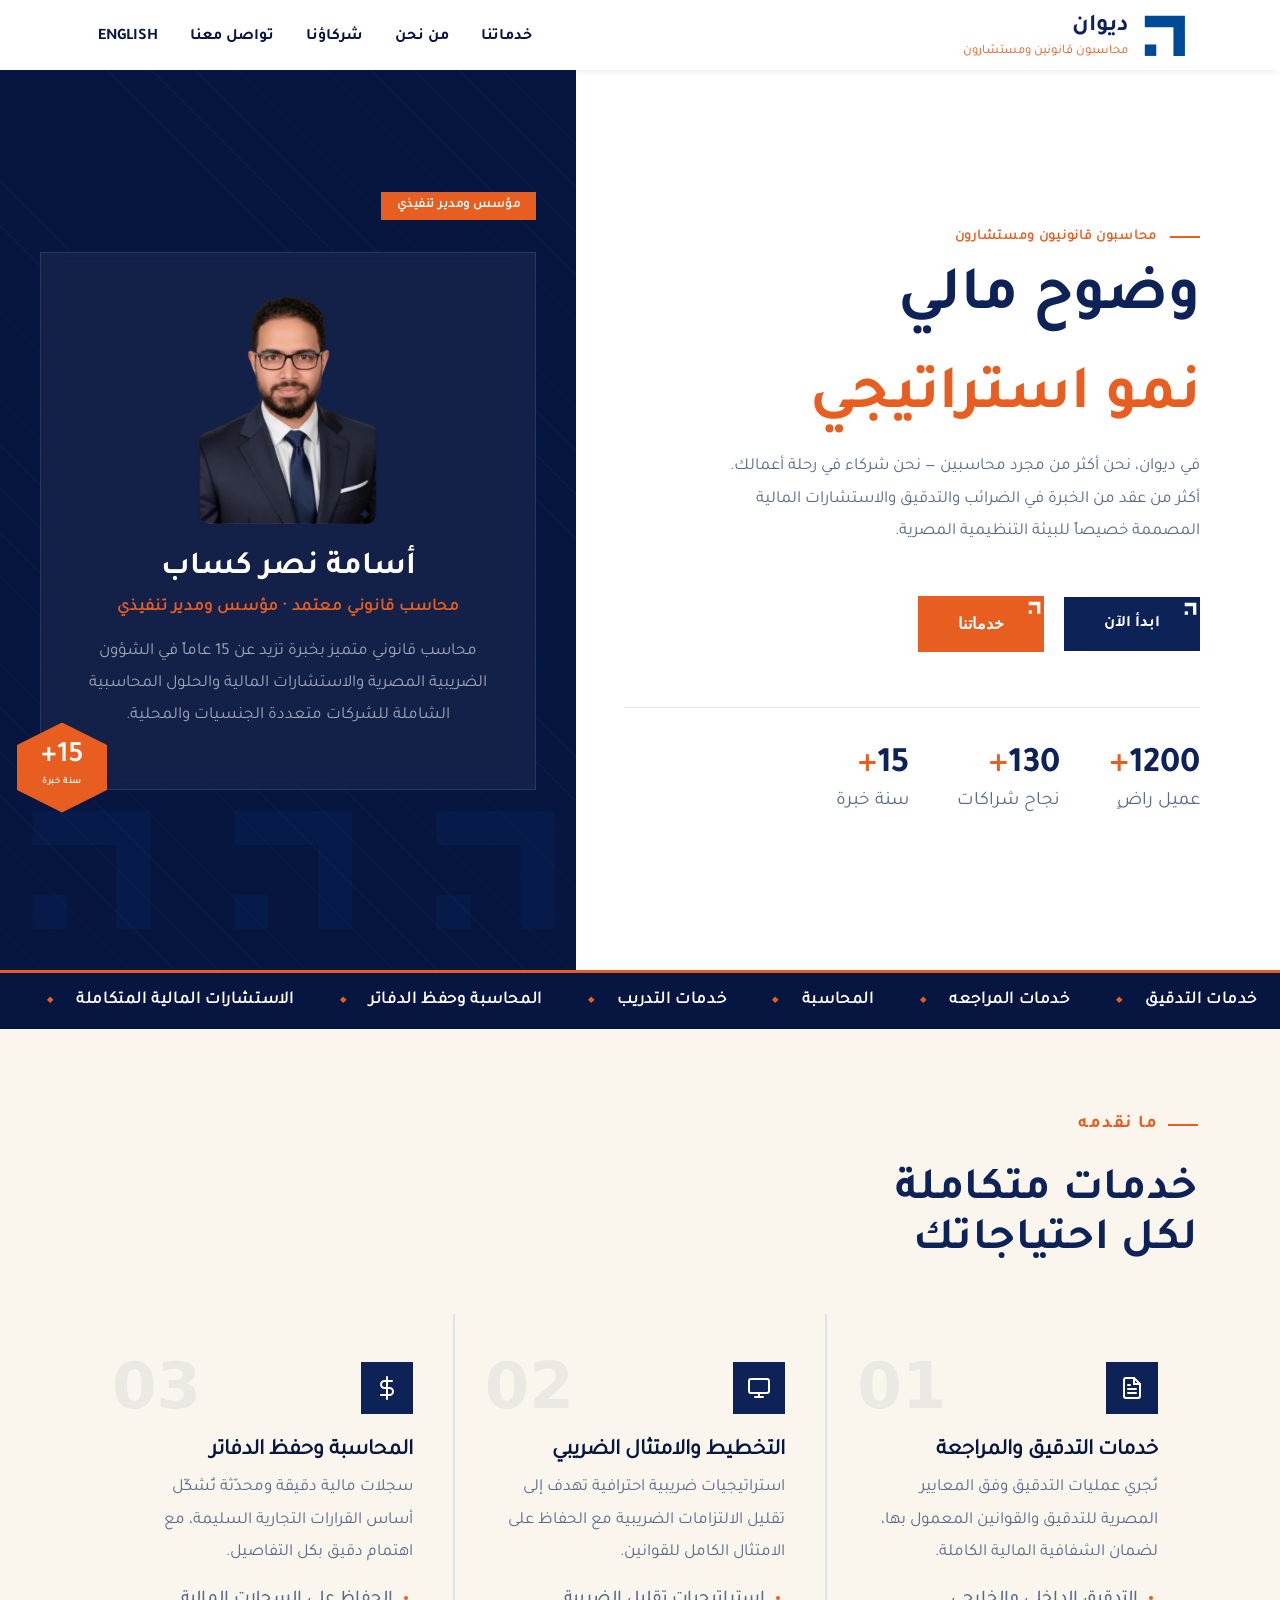
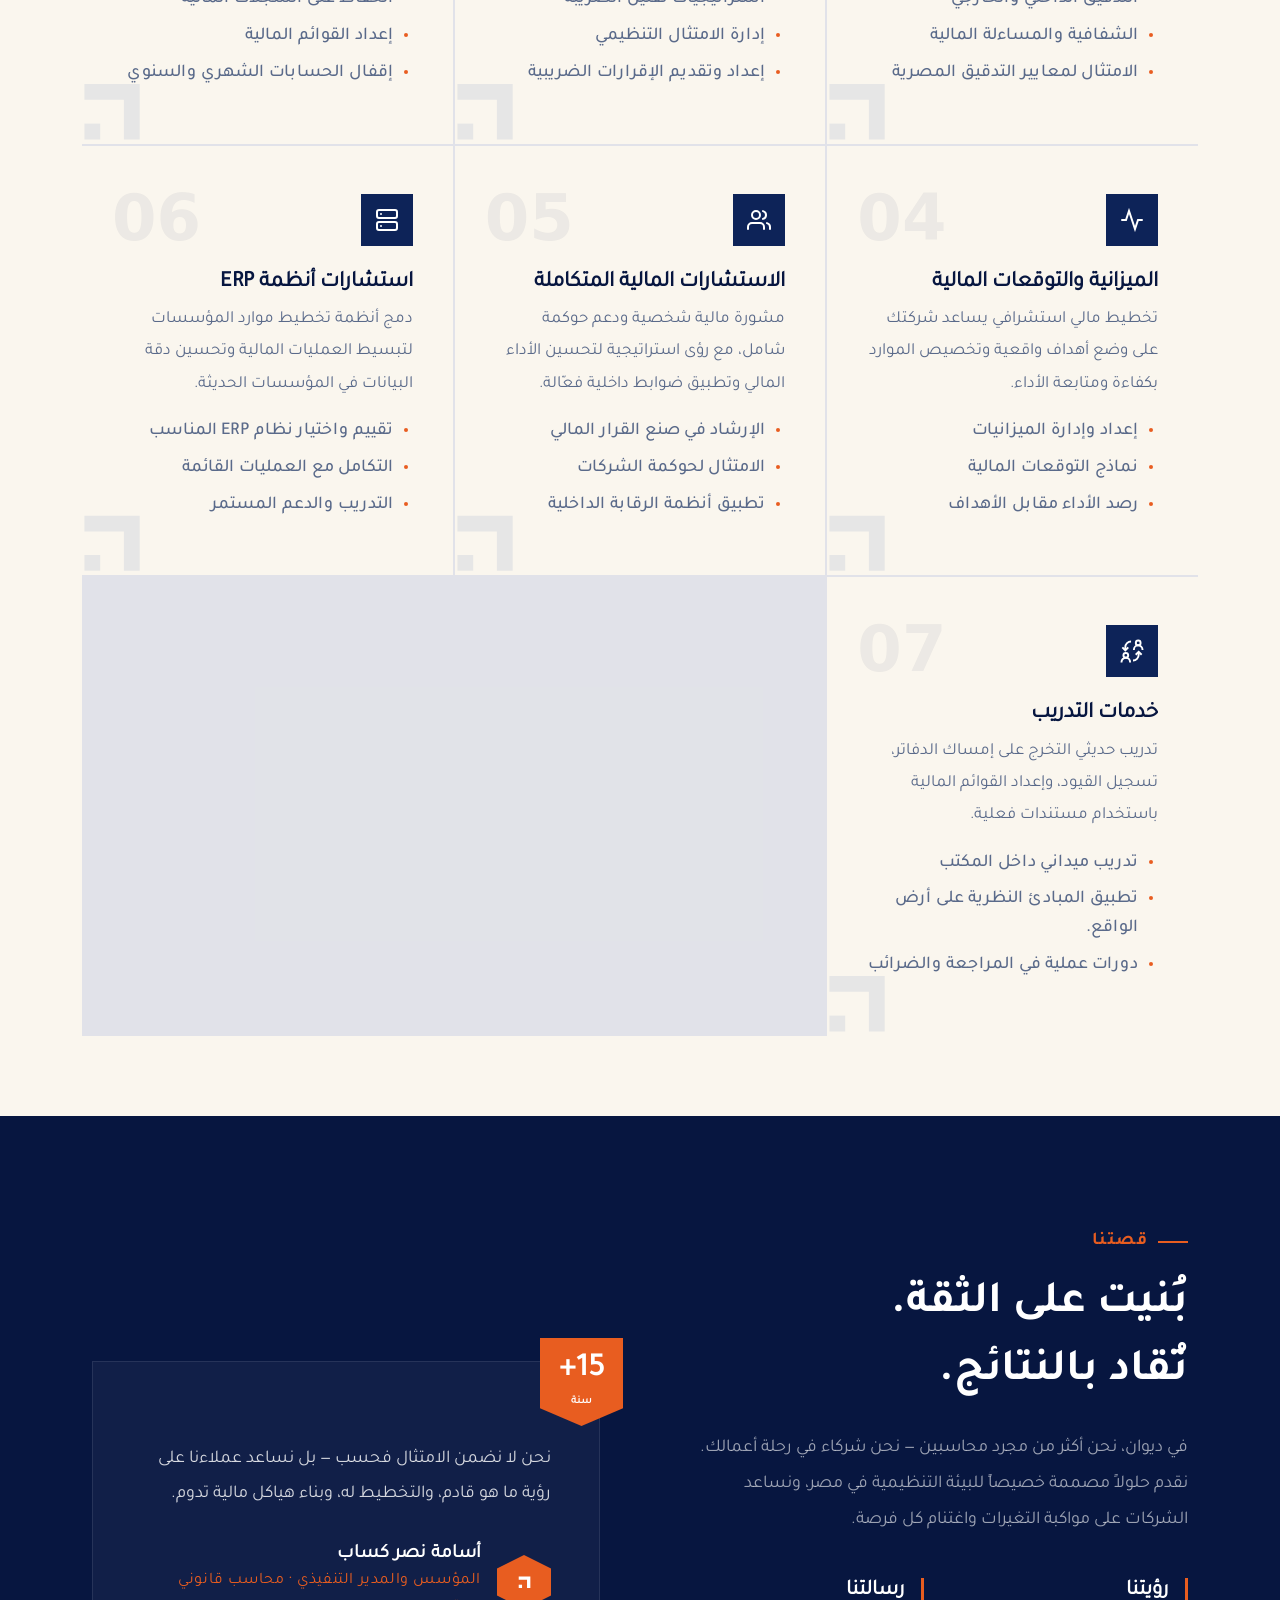
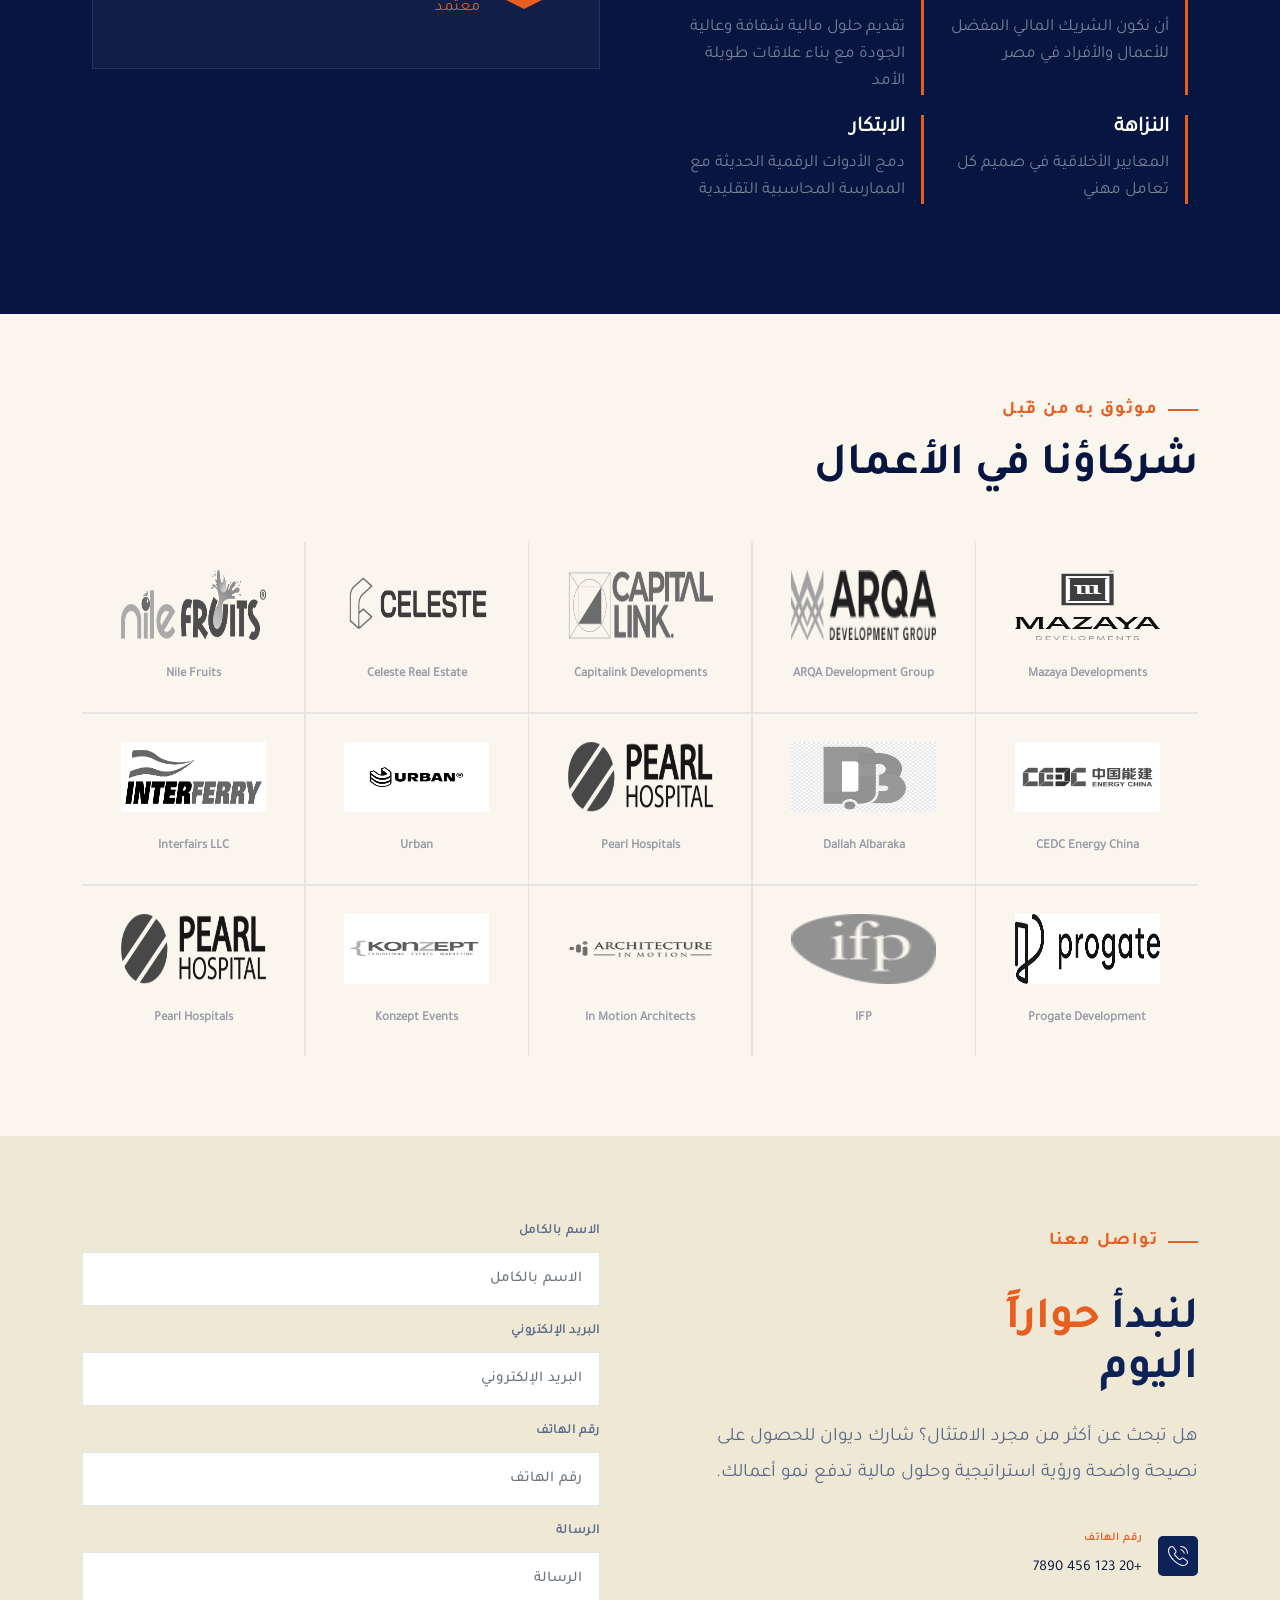
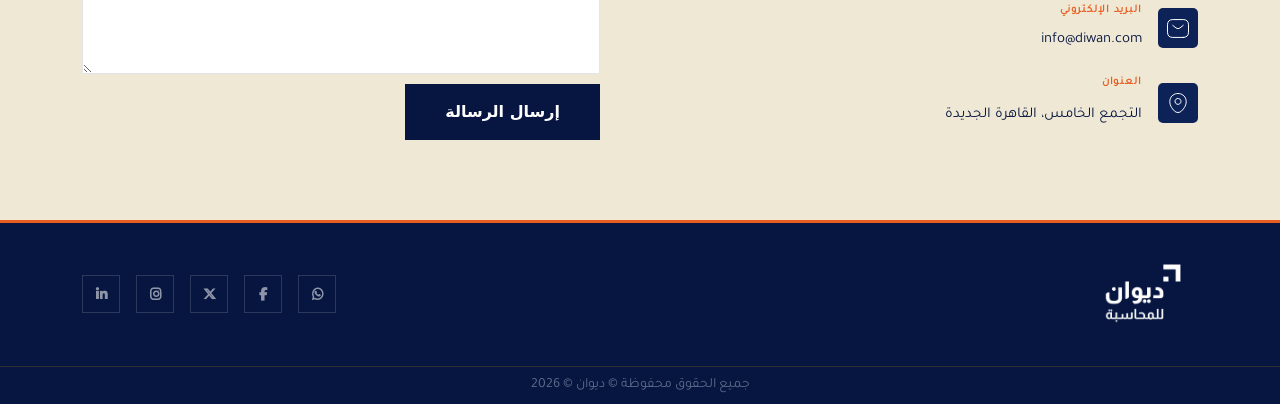
==== commit 66532930: "one" ====
--- a/index.html
+++ b/index.html
@@ -1,428 +1,544 @@
-<!DOCTYPE html>
-<html dir="rtl" lang="ar">
-  <head>
-    <meta charset="UTF-8" />
-    <meta name="viewport"content="width=device-width, initial-scale=1, shrink-to-fit=no, user-scalable=no"
-    />
-    <title>Diwan-Integrated Financial & Accounting Solutions</title>
-    <link rel="shortcut icon" type="img/png" href="images/fav.svg" />
-    <link rel="stylesheet" href="css/bootstrap.rtl.min.css" />
-    <link rel="stylesheet" href="css/owl.carousel.min.css">
-    <link rel="stylesheet" href="css/fontawesome.min.css" />
-    <link rel="stylesheet" href="css/line-awesome.css" />
-    <link rel="stylesheet" href="css/main.css" />
-  </head>
-  <body>
-    <div class="cursor" id="cursor"></div>
-    <div class="cursor-ring" id="cursorRing"></div>
-    <div class="overlay" id="closeNav"></div>
-    <!-- Start Header -->
-      <header>
-    <div class="top-head">
-      <div class="container">
-        <div class="top-head-flex">
-            <div class="logo-head">
-              <a href="index.html">
-                <img src="images/logo.svg" class="img-fluid" alt="Woman in islam">
-              </a>
-          </div>
-            <div class="menu-head">
-              <div class="menu">
-                <ul class="list-unstyled list-inline">
-                    <li><a href="#services">خدماتنا</a></li>
-                    <li><a href="#about">من نحن</a></li>
-                    <li><a href="#partners">شركاؤنا</a></li>
-                    <li><a href="#contact" class="nav-cta">تواصل معنا</a></li>
-                </ul>
-              </div>
-            </div>
-            <div class="button-head">
-              <a href="#!" class="lang-head">
-                
-                  EN
-                  <i class="fa-solid fa-globe"></i>
-              </a>
-              <div class="side-menu">
-                <div id="mySidenav" class="sidenav">
-                    <a href="javascript:void(0)" class="closebtn" id="closeNav">&times;</a>
-                    <ul class="list-unstyled">
-                        <li><a href="#services">خدماتنا</a></li>
-                        <li><a href="#about">من نحن</a></li>
-                        <li><a href="#partners">شركاؤنا</a></li>
-                        <li><a href="#contact" class="nav-cta">تواصل معنا</a></li>
-                        <li><a href="#">EN</a></li>
-                    </ul>
-                </div>
-                <span id="openNav">
-                        <div class="open-side">
-                          <i class="fa-solid fa-bars-staggered"></i>
-                        </div>
-                </span>
-              </div>
-            </div>
-        </div>
-
-      </div>
-    </div>
-  </header>
-    <!-- End Header -->
-
-<!-- Start Home -->
-<section class="head-home-section">
-    <div class="container-fluid">
-        <div class="head-home-flex">
-            <div class="head-right">
-              <h4>محاسبون قانونيون ومستشارون</h4>
-              <span class="up">وضوح مالي</span>
-              <span class="down">نمو استراتيجي</span>
-              <p>
-                في ديوان، نحن أكثر من مجرد محاسبين — نحن شركاء في رحلة أعمالك. أكثر من عقد من الخبرة في الضرائب والتدقيق والاستشارات المالية المصممة خصيصاً للبيئة التنظيمية المصرية.
-
-              </p>
-              <div class="head-button">
-                <div class="head-start-b">
-                  <img src="images/fav.svg" class="logo-img" alt="logo" style="fill: white;">
-                  <a href="" class="start-now">ابدأ الآن</a>
-                </div>
-                <div class="head-start-b">
-                  <img src="images/fav.svg" class="logo-img" alt="logo" style="fill: white;">
-                  <a href="" class="start-up">خدماتنا</a>
-                </div>
-              </div>
-              <div class="head-num">
-                  <div class="numbers-flex">
-                    <div class="numbers-item">
-                      <div class="number"><span>1200</span>+</div>
-                      <div class="item-name">عميل راضٍ</div>
-                    </div>
-                    <div class="numbers-item">
-                      <div class="number"><span>130</span>+</div>
-                      <div class="item-name">نجاح شراكات</div>
-                    </div>
-                    <div class="numbers-item">
-                      <div class="number"><span>15</span>+</div>
-                      <div class="item-name">سنة خبرة</div>
-                    </div>
-                  </div>
-              </div>
-            </div>
-            <div class="head-left">
-              <div class="fav-pattern"></div>
-              <div class="head-pattern"></div>
-              <div class="head-left-content">
-                <h4>مؤسس ومدير تنفيذي</h4>
-                <div class="head-box">
-                  <h2>أسامة نصر كساب</h2>
-                  <span>محاسب قانوني معتمد · مؤسس ومدير تنفيذي</span>
-                  <p>محاسب قانوني متميز بخبرة تزيد عن 15 عاماً في الشؤون الضريبية المصرية والاستشارات المالية والحلول المحاسبية الشاملة للشركات متعددة الجنسيات والمحلية.</p>
-                  <div class="head-years">
-                    <span>15+</span>
-                    <span>سنة خبرة</span>
-                  </div>
-                </div>
-              </div>
-            </div>
-        </div>
-    </div>
-</section>
-<!-- End Home -->
- <!-- Start Services -->
-  <section class="services-home-section" id="services">
-    <div class="container">
-        <div class="services-home-flex">
-            <div class="services-head">
-              <div class="about-tag">ما نقدمه</div>
-              <p>خدمات متكاملة لكل احتياجاتك</p>
-            </div>
-            <div class="services-items">
-              <div class="service-item">
-                  <div class="serv-fav">
-                    <img src="images/fav.svg" class="logo-img" alt="logo" style="fill: white;">
-                  </div>
-                <div class="item-num">01</div>
-                <div class="item-icon">
-                  
-                  <svg viewBox="0 0 24 24" fill="none" stroke="white" stroke-width="2" stroke-linecap="round">
-                    <path d="M14 2H6a2 2 0 0 0-2 2v16a2 2 0 0 0 2 2h12a2 2 0 0 0 2-2V8z"/><polyline points="14 2 14 8 20 8"/><line x1="16" y1="13" x2="8" y2="13"/><line x1="16" y1="17" x2="8" y2="17"/><line x1="10" y1="9" x2="8" y2="9"/>
-                  </svg>
-                </div>
-                <h5>خدمات التدقيق والمراجعة</h5>
-                <p>نُجري عمليات التدقيق وفق المعايير المصرية للتدقيق والقوانين المعمول بها، لضمان الشفافية المالية الكاملة.</p>
-                  <ul class="item-list">
-                    <li>التدقيق الداخلي والخارجي</li>
-                    <li>الشفافية والمساءلة المالية</li>
-                    <li>الامتثال لمعايير التدقيق المصرية</li>
-                  </ul>
-              </div>
-
-              <div class="service-item">
-                 <div class="serv-fav">
-                    <img src="images/fav.svg" class="logo-img" alt="logo" style="fill: white;">
-                  </div>
-                <div class="item-num">02</div>
-                  <div class="item-icon">
-                    <svg viewBox="0 0 24 24" fill="none" stroke="white" stroke-width="2" stroke-linecap="round">
-                      <rect x="2" y="3" width="20" height="14" rx="2"/><line x1="8" y1="21" x2="16" y2="21"/><line x1="12" y1="17" x2="12" y2="21"/>
-                    </svg>
-                  </div>
-                  <h5>التخطيط والامتثال الضريبي</h5>
-                  <p>استراتيجيات ضريبية احترافية تهدف إلى تقليل الالتزامات الضريبية مع الحفاظ على الامتثال الكامل للقوانين.</p>
-                  <ul class="item-list">
-                    <li>استراتيجيات تقليل الضريبة</li>
-                    <li>إدارة الامتثال التنظيمي</li>
-                    <li>إعداد وتقديم الإقرارات الضريبية</li>
-                  </ul>
-              </div>
-              <div class="service-item">
-                 <div class="serv-fav">
-                    <img src="images/fav.svg" class="logo-img" alt="logo" style="fill: white;">
-                  </div>
-                <div class="item-num">03</div>
-                  <div class="item-icon">
-                    <svg viewBox="0 0 24 24" fill="none" stroke="white" stroke-width="2" stroke-linecap="round">
-                      <line x1="12" y1="1" x2="12" y2="23"/><path d="M17 5H9.5a3.5 3.5 0 0 0 0 7h5a3.5 3.5 0 0 1 0 7H6"/>
-                    </svg>
-                  </div>
-                  <h5>المحاسبة وحفظ الدفاتر</h5>
-                  <p>سجلات مالية دقيقة ومحدّثة تُشكّل أساس القرارات التجارية السليمة، مع اهتمام دقيق بكل التفاصيل.</p>
-                  <ul class="item-list">
-                    <li>الحفاظ على السجلات المالية</li>
-                    <li>إعداد القوائم المالية</li>
-                    <li>إقفال الحسابات الشهري والسنوي</li>
-                  </ul>
-              </div>
-              <div class="service-item">
-                 <div class="serv-fav">
-                    <img src="images/fav.svg" class="logo-img" alt="logo" style="fill: white;">
-                  </div>
-                  <div class="item-num">04</div>
-                    <div class="item-icon">
-                      <svg viewBox="0 0 24 24" fill="none" stroke="white" stroke-width="2" stroke-linecap="round">
-                        <polyline points="22 12 18 12 15 21 9 3 6 12 2 12"/>
-                      </svg>
-                    </div>
-                    <h5>الميزانية والتوقعات المالية</h5>
-                    <p>تخطيط مالي استشرافي يساعد شركتك على وضع أهداف واقعية وتخصيص الموارد بكفاءة ومتابعة الأداء.</p>
-                    <ul class="item-list">
-                      <li>إعداد وإدارة الميزانيات</li>
-                      <li>نماذج التوقعات المالية</li>
-                      <li>رصد الأداء مقابل الأهداف</li>
-                    </ul>
-              </div>
-              <div class="service-item">
-                 <div class="serv-fav">
-                    <img src="images/fav.svg" class="logo-img" alt="logo" style="fill: white;">
-                  </div>
-                <div class="item-num">05</div>
-                  <div class="item-icon">
-                    <svg viewBox="0 0 24 24" fill="none" stroke="white" stroke-width="2" stroke-linecap="round">
-                      <path d="M17 21v-2a4 4 0 0 0-4-4H5a4 4 0 0 0-4 4v2"/><circle cx="9" cy="7" r="4"/><path d="M23 21v-2a4 4 0 0 0-3-3.87"/><path d="M16 3.13a4 4 0 0 1 0 7.75"/>
-                    </svg>
-                  </div>
-                  <h5>الاستشارات المالية المتكاملة</h5>
-                  <p>مشورة مالية شخصية ودعم حوكمة شامل، مع رؤى استراتيجية لتحسين الأداء المالي وتطبيق ضوابط داخلية فعّالة.</p>
-                  <ul class="item-list">
-                    <li>الإرشاد في صنع القرار المالي</li>
-                    <li>الامتثال لحوكمة الشركات</li>
-                    <li>تطبيق أنظمة الرقابة الداخلية</li>
-                  </ul>
-              </div>
-              <div class="service-item">
-                 <div class="serv-fav">
-                    <img src="images/fav.svg" class="logo-img" alt="logo" style="fill: white;">
-                  </div>
-                <div class="item-num">06</div>
-                  <div class="item-icon">
-                    <svg viewBox="0 0 24 24" fill="none" stroke="white" stroke-width="2" stroke-linecap="round">
-                      <rect x="2" y="2" width="20" height="8" rx="2"/><rect x="2" y="14" width="20" height="8" rx="2"/><line x1="6" y1="6" x2="6.01" y2="6"/><line x1="6" y1="18" x2="6.01" y2="18"/>
-                    </svg>
-                  </div>
-                  <h5>استشارات أنظمة ERP</h5>
-                  <p>دمج أنظمة تخطيط موارد المؤسسات لتبسيط العمليات المالية وتحسين دقة البيانات في المؤسسات الحديثة.</p>
-                  <ul class="item-list">
-                    <li>تقييم واختيار نظام ERP المناسب</li>
-                    <li>التكامل مع العمليات القائمة</li>
-                    <li>التدريب والدعم المستمر</li>
-                  </ul>
-              </div>
-            </div>
-        </div>
-    </div>
-  </section>
- <!-- End Services -->
-  <!-- Start about -->
-   <section class="about-home-section" id="about">
-      <div class="container">
-        <div class="about-home-flex">
-            <div class="about-home-right">
-              <div class="about-tag">قصتنا</div>
-              <span>بُنيت على الثقة.تُقاد بالنتائج.</span>
-              <p>
-                في ديوان، نحن أكثر من مجرد محاسبين — نحن شركاء في رحلة أعمالك. نقدم حلولاً مصممة خصيصاً للبيئة التنظيمية في مصر، ونساعد الشركات على مواكبة التغيرات واغتنام كل فرصة.
-              </p>
-              <div class="about-right-content">
-                <div class="item">
-                   <h4>رؤيتنا</h4>
-                    <p>أن نكون الشريك المالي المفضل للأعمال والأفراد في مصر</p>
-                </div>
-                <div class="item">
-                  <h4>مهمتنا</h4>
-                  <p>تمكين الشركات من خلال حلول مالية شاملة، مع التركيز على الامتثال الضريبي، التدقيق، والاستشارات المالية التي تعزز النمو والاستدامة.</p>
-                </div>
-                <div class="item">
-                  <h4>النزاهة</h4>
-                  <p>المعايير الأخلاقية في صميم كل تعامل مهني</p>
-                </div>
-                <div class="item">
-                  <h4>الابتكار</h4>
-                  <p>دمج الأدوات الرقمية الحديثة مع الممارسة المحاسبية التقليدية</p>
-                </div>
-              </div>
-            </div>
-            <div class="about-home-left">
-              <div class="about-tag"><span>+15</span><span>سنة</span></div>
-              <p>
-                 نحن لا نضمن الامتثال فحسب — بل نساعد عملاءنا على رؤية ما هو قادم، والتخطيط له، وبناء هياكل مالية تدوم.
-              </p>
-              <div class="about-left-flex">
-                <div class="left-photo">
-                  <img src="images/about-1.jpg" class="img-fluid" alt="About Us">
-                </div>
-                <div class="left-title">
-                  <h4>أسامة نصر كساب</h4>
-                  <span>محاسب قانوني معتمد · مؤسس ومدير تنفيذي</span>
-                </div>
-              </div>
-            </div>
-      </div>
-    </section>
-  <!-- End about -->
-
-  <!-- Start partners -->
-   <section class="partners-home-section" id="partners">
-    <div class="container">
-      <div class="about-tag">موثوق به من قِبل</div>
-      <span>شركاؤنا في الأعمال</span>
-      <div class="partner-flex">
-        <div class="partner-item"><span>Mazaya Developments</span></div>
-        <div class="partner-item"><span>ARQA Development Group</span></div>
-        <div class="partner-item"><span>Capitalink Developments</span></div>
-        <div class="partner-item"><span>Celeste Real Estate</span></div>
-        <div class="partner-item"><span>Al Gamba Developments</span></div>
-        <div class="partner-item"><span>Nile Fruits</span></div>
-        <div class="partner-item"><span>CEDC Energy China</span></div>
-        <div class="partner-item"><span>Dallah Albaraka</span></div>
-        <div class="partner-item"><span>Pearl Hospitals</span></div>
-        <div class="partner-item"><span>Urban</span></div>
-        <div class="partner-item"><span>Interfairs LLC</span></div>
-        <div class="partner-item"><span>Progate Development</span></div>
-        <div class="partner-item"><span>IFP</span></div>
-        <div class="partner-item"><span>In Motion Architects</span></div>
-        <div class="partner-item"><span>Konzept Events</span></div>
-      </div>
-    </div>
-   </section>
-  <!-- End partners -->
-   <!-- Start contact -->
-    <section class="contact-home-section">
-      <div class="container">
-          <div class="contact-home-flex">
-              <div class="contact-right">
-                  <div class="about-tag">تواصل معنا</div>
-                  <h3>لنبدأ <span>حواراً</span>اليوم</h3>
-                  <p>هل تبحث عن أكثر من مجرد الامتثال؟ شارك ديوان للحصول على نصيحة واضحة ورؤية استراتيجية وحلول مالية تدفع نمو أعمالك.</p>
-                  <div class="contact-item-flex">
-
-                    <div class="contact-item">
-                        <div class="contact-icon">
-                          <i><img src="images/icons/phone.svg" class="img-contain"></i>
-                        </div>
-                        <div class="contact-text">
-                          <h4>رقم الهاتف</h4>
-                          <a href="tel:+201234567890">+20 123 456 7890</a>
-                      </div>
-                    </div>
-
-                    <div class="contact-item">
-                      <div class="contact-icon">
-                        <i><img src="images/icons/mail.svg" class="img-contain"></i>
-                      </div>
-                      <div class="contact-text">
-                        <h4>البريد الإلكتروني</h4>
-                        <a href="mailto:info@diwan.com">info@diwan.com</a>
-                      </div>
-                    </div>
-
-                    <div class="contact-item">
-                      <div class="contact-icon">
-                        <i><img src="images/icons/address.svg" class="img-contain"></i>
-                      </div>
-                      <div class="contact-text">
-                        <h4>العنوان</h4>
-                        <p>التجمع الخامس، القاهرة الجديدة</p>
-                      </div>
-                    </div>
-
-                  </div>
-              </div>
-              <div class="contact-left">
-                    <form action="#" method="post">
-                        <div class="form-group cont">
-                            <label for="name">الاسم بالكامل</label>
-                            <input type="text" class="form-control" id="name" name="name" placeholder="الاسم بالكامل" required> 
-                        </div> 
-                        <div class="form-group cont">
-                            <label for="email">البريد الإلكتروني</label>
-                            <input type="email" class="form-control" id="email" name="email" placeholder="البريد الإلكتروني"  required>     
-                        </div>
-                        <div class="form-group cont">
-                            <label for="phone">رقم الهاتف</label>
-                            <input type="tel" class="form-control" id="phone" name="phone" placeholder="رقم الهاتف"  required>     
-                        </div>
-                        <div class="form-group one cont">
-                          <label for="message">الرسالة</label>
-                          <textarea class="form-control" id="message" name="message" rows="4" placeholder="الرسالة"  required></textarea>
-                        </div>
-                        <button type="submit" class="submit-form">ارسل</button>
-                    </form>   
-              </div>
-            </div>
-          </div>
-      </div>
-    </section>
-   <!-- End contact -->
-        <!-- Start Footer -->
-         <footer>
-          <div class="container">
-              <div class="foot-flex">
-                <div class="foot-logo">
-                  <img src="images/logo-1.png" class="img-fluid" alt="logo">  
-                </div>
-                <div class="foot-social">
-                  <a href="#"><i class="fab fab fa-whatsapp"></i></a>
-                  <a href="#"><i class="fab fa-facebook-f"></i></a>
-                  <a href="#"><i class="fab fa-x-twitter"></i></a>
-                  <a href="#"><i class="fab fa-instagram"></i></a>
-                  <a href="#"><i class="fab fa-linkedin-in"></i></a>
-                </div>
-              </div>
-          </div>
-         </footer>
-         <div class="copy_allright">
-            <div class="container">
-              <div class="copy_allright-flex">
-                  <div class="copy-text">
-                    <p> جميع الحقوق محفوظة © <span>ديوان</span> © 2026</p>
-                  </div>
-              </div>
-            </div>
-          </div>
-        <!-- End Footer -->
-
-    <script src="js/jquery.min.js"></script>
-    <script src="js/bootstrap.min.js"></script>
-    <script src="js/owl.carousel.min.js"></script>
-    <script src="js/main.js"></script>
-    
-  </body>
+<!DOCTYPE html>
+<html dir="rtl" lang="ar">
+  <head>
+    <meta charset="UTF-8" />
+    <meta name="viewport"content="width=device-width, initial-scale=1, shrink-to-fit=no, user-scalable=no"
+    />
+    <title>Diwan-Integrated Financial & Accounting Solutions</title>
+    <link rel="shortcut icon" type="img/png" href="images/fav.svg" />
+    <link rel="stylesheet" href="css/bootstrap.rtl.min.css" />
+    <link rel="stylesheet" href="css/fontawesome.min.css" />
+    <link rel="stylesheet" href="css/main.css" />
+  </head>
+  <body>
+    <div class="cursor" id="cursor"></div>
+    <div class="cursor-ring" id="cursorRing"></div>
+    <div class="overlay" id="closeNav"></div>
+    <!-- Start Header -->
+      <header>
+    <div class="top-head">
+      <div class="container">
+        <div class="top-head-flex">
+            <div class="logo-head">
+              <a href="index.html">
+                <img src="images/fav.svg" class="img-fluid" alt="Diwan">
+              </a>
+              <div class="logo-text">
+                <p>ديوان</p>
+                <span>محاسبون قانونين ومستشارون</span>
+              </div>
+          </div>
+            <div class="menu-head">
+              <div class="menu">
+                <ul class="list-unstyled list-inline">
+                    <li><a href="#services">خدماتنا</a></li>
+                    <li><a href="#about">من نحن</a></li>
+                    <li><a href="#partners">شركاؤنا</a></li>
+                    <li><a href="#contact" class="nav-cta">تواصل معنا</a></li>
+                    <li><a href="#contact" class="">English</a></li>
+                </ul>
+              </div>
+            </div>
+            <div class="button-head">
+              <!-- <a href="#!" class="lang-head">
+                
+                  EN
+                  <i class="fa-solid fa-globe"></i>
+              </a> -->
+              <div class="side-menu">
+                <div id="mySidenav" class="sidenav">
+                    <a href="javascript:void(0)" class="closebtn" id="closeNav">&times;</a>
+                    <ul class="list-unstyled">
+                        <li><a href="#services">خدماتنا</a></li>
+                        <li><a href="#about">من نحن</a></li>
+                        <li><a href="#partners">شركاؤنا</a></li>
+                        <li><a href="#contact" class="nav-cta">تواصل معنا</a></li>
+                        <li><a href="#">EN</a></li>
+                    </ul>
+                </div>
+                <span id="openNav">
+                        <div class="open-side">
+                          <i class="fa-solid fa-bars-staggered"></i>
+                        </div>
+                </span>
+              </div>
+            </div>
+        </div>
+
+      </div>
+    </div>
+  </header>
+    <!-- End Header -->
+
+
+<!-- Start Home -->
+<section class="head-home-section">
+    <div class="container-fluid">
+        <div class="head-home-flex">
+            <div class="head-right">
+              <h4>محاسبون قانونيون ومستشارون</h4>
+              <span class="up">وضوح مالي</span>
+              <span class="down">نمو استراتيجي</span>
+              <p>
+                في ديوان، نحن أكثر من مجرد محاسبين — نحن شركاء في رحلة أعمالك. أكثر من عقد من الخبرة في الضرائب والتدقيق والاستشارات المالية المصممة خصيصاً للبيئة التنظيمية المصرية.
+
+              </p>
+              <div class="head-button">
+                <div class="head-start-b">
+                  <img src="images/fav.svg" class="logo-img" alt="logo" style="fill: white;">
+                  <a href="" class="start-now">ابدأ الآن</a>
+                </div>
+                <div class="head-start-b">
+                  <img src="images/fav.svg" class="logo-img" alt="logo" style="fill: white;">
+                  <a href="" class="start-up">خدماتنا</a>
+                </div>
+              </div>
+              <div class="head-num">
+                  <div class="numbers-flex">
+                    <div class="numbers-item">
+                      <div class="number"><span>1200</span>+</div>
+                      <div class="item-name">عميل راضٍ</div>
+                    </div>
+                    <div class="numbers-item">
+                      <div class="number"><span>130</span>+</div>
+                      <div class="item-name">نجاح شراكات</div>
+                    </div>
+                    <div class="numbers-item">
+                      <div class="number"><span>15</span>+</div>
+                      <div class="item-name">سنة خبرة</div>
+                    </div>
+                  </div>
+              </div>
+            </div>
+            <div class="head-left">
+              <div class="fav-pattern"></div>
+              <div class="head-pattern"></div>
+              <div class="head-left-content">
+                <h4>مؤسس ومدير تنفيذي</h4>
+                <div class="head-box">
+                  <div class="head-ceo-flex">
+                  <div class="head-photo">
+                    <img src="images/ceo.png" class="img-fluid" alt="ceo">
+                  </div>
+                  <h2>أسامة نصر كساب</h2>
+                  <span>محاسب قانوني معتمد · مؤسس ومدير تنفيذي</span>
+                  </div>
+                  
+                  <p>محاسب قانوني متميز بخبرة تزيد عن 15 عاماً في الشؤون الضريبية المصرية والاستشارات المالية والحلول المحاسبية الشاملة للشركات متعددة الجنسيات والمحلية.</p>
+                  <div class="head-years">
+                    <span>15+</span>
+                    <span>سنة خبرة</span>
+                  </div>
+                </div>
+              </div>
+            </div>
+        </div>
+    </div>
+</section>
+<!-- End Home -->
+<section class="line-home-section">
+<div class="ticker">
+  <div class="ticker-track">
+    <span class="ticker-item">خدمات التدقيق<span class="ticker-sep">◆</span></span>
+    <span class="ticker-item">خدمات المراجعه <span class="ticker-sep">◆</span></span>
+    <span class="ticker-item">المحاسبة  <span class="ticker-sep">◆</span></span>
+    <span class="ticker-item">خدمات التدريب<span class="ticker-sep">◆</span></span>
+    <span class="ticker-item">المحاسبة وحفظ الدفاتر<span class="ticker-sep">◆</span></span>
+    <span class="ticker-item">الاستشارات المالية المتكاملة <span class="ticker-sep">◆</span></span>
+    <span class="ticker-item">الميزانية<span class="ticker-sep">◆</span></span>
+  </div>
+</div>
+</section>
+ <!-- Start Services -->
+  <section class="services-home-section" id="services">
+    <div class="container">
+        <div class="services-home-flex">
+            <div class="services-head">
+              <div class="about-tag">ما نقدمه</div>
+              <p>خدمات متكاملة لكل احتياجاتك</p>
+            </div>
+            <div class="services-items">
+              <div class="service-item">
+                  <div class="serv-fav">
+                    <img src="images/fav.svg" class="logo-img" alt="logo" style="fill: white;">
+                  </div>
+                <div class="item-num">01</div>
+                <div class="item-icon">
+                  
+                  <svg viewBox="0 0 24 24" fill="none" stroke="white" stroke-width="2" stroke-linecap="round">
+                    <path d="M14 2H6a2 2 0 0 0-2 2v16a2 2 0 0 0 2 2h12a2 2 0 0 0 2-2V8z"/><polyline points="14 2 14 8 20 8"/><line x1="16" y1="13" x2="8" y2="13"/><line x1="16" y1="17" x2="8" y2="17"/><line x1="10" y1="9" x2="8" y2="9"/>
+                  </svg>
+                </div>
+                <h5>خدمات التدقيق والمراجعة</h5>
+                <p>نُجري عمليات التدقيق وفق المعايير المصرية للتدقيق والقوانين المعمول بها، لضمان الشفافية المالية الكاملة.</p>
+                  <ul class="item-list">
+                    <li>التدقيق الداخلي والخارجي</li>
+                    <li>الشفافية والمساءلة المالية</li>
+                    <li>الامتثال لمعايير التدقيق المصرية</li>
+                  </ul>
+              </div>
+
+              <div class="service-item">
+                 <div class="serv-fav">
+                    <img src="images/fav.svg" class="logo-img" alt="logo" style="fill: white;">
+                  </div>
+                <div class="item-num">02</div>
+                  <div class="item-icon">
+                    <svg viewBox="0 0 24 24" fill="none" stroke="white" stroke-width="2" stroke-linecap="round">
+                      <rect x="2" y="3" width="20" height="14" rx="2"/><line x1="8" y1="21" x2="16" y2="21"/><line x1="12" y1="17" x2="12" y2="21"/>
+                    </svg>
+                  </div>
+                  <h5>التخطيط والامتثال الضريبي</h5>
+                  <p>استراتيجيات ضريبية احترافية تهدف إلى تقليل الالتزامات الضريبية مع الحفاظ على الامتثال الكامل للقوانين.</p>
+                  <ul class="item-list">
+                    <li>استراتيجيات تقليل الضريبة</li>
+                    <li>إدارة الامتثال التنظيمي</li>
+                    <li>إعداد وتقديم الإقرارات الضريبية</li>
+                  </ul>
+              </div>
+              <div class="service-item">
+                 <div class="serv-fav">
+                    <img src="images/fav.svg" class="logo-img" alt="logo" style="fill: white;">
+                  </div>
+                <div class="item-num">03</div>
+                  <div class="item-icon">
+                    <svg viewBox="0 0 24 24" fill="none" stroke="white" stroke-width="2" stroke-linecap="round">
+                      <line x1="12" y1="1" x2="12" y2="23"/><path d="M17 5H9.5a3.5 3.5 0 0 0 0 7h5a3.5 3.5 0 0 1 0 7H6"/>
+                    </svg>
+                  </div>
+                  <h5>المحاسبة وحفظ الدفاتر</h5>
+                  <p>سجلات مالية دقيقة ومحدّثة تُشكّل أساس القرارات التجارية السليمة، مع اهتمام دقيق بكل التفاصيل.</p>
+                  <ul class="item-list">
+                    <li>الحفاظ على السجلات المالية</li>
+                    <li>إعداد القوائم المالية</li>
+                    <li>إقفال الحسابات الشهري والسنوي</li>
+                  </ul>
+              </div>
+              <div class="service-item">
+                 <div class="serv-fav">
+                    <img src="images/fav.svg" class="logo-img" alt="logo" style="fill: white;">
+                  </div>
+                  <div class="item-num">04</div>
+                    <div class="item-icon">
+                      <svg viewBox="0 0 24 24" fill="none" stroke="white" stroke-width="2" stroke-linecap="round">
+                        <polyline points="22 12 18 12 15 21 9 3 6 12 2 12"/>
+                      </svg>
+                    </div>
+                    <h5>الميزانية والتوقعات المالية</h5>
+                    <p>تخطيط مالي استشرافي يساعد شركتك على وضع أهداف واقعية وتخصيص الموارد بكفاءة ومتابعة الأداء.</p>
+                    <ul class="item-list">
+                      <li>إعداد وإدارة الميزانيات</li>
+                      <li>نماذج التوقعات المالية</li>
+                      <li>رصد الأداء مقابل الأهداف</li>
+                    </ul>
+              </div>
+              <div class="service-item">
+                 <div class="serv-fav">
+                    <img src="images/fav.svg" class="logo-img" alt="logo" style="fill: white;">
+                  </div>
+                <div class="item-num">05</div>
+                  <div class="item-icon">
+                    <svg viewBox="0 0 24 24" fill="none" stroke="white" stroke-width="2" stroke-linecap="round">
+                      <path d="M17 21v-2a4 4 0 0 0-4-4H5a4 4 0 0 0-4 4v2"/><circle cx="9" cy="7" r="4"/><path d="M23 21v-2a4 4 0 0 0-3-3.87"/><path d="M16 3.13a4 4 0 0 1 0 7.75"/>
+                    </svg>
+                  </div>
+                  <h5>الاستشارات المالية المتكاملة</h5>
+                  <p>مشورة مالية شخصية ودعم حوكمة شامل، مع رؤى استراتيجية لتحسين الأداء المالي وتطبيق ضوابط داخلية فعّالة.</p>
+                  <ul class="item-list">
+                    <li>الإرشاد في صنع القرار المالي</li>
+                    <li>الامتثال لحوكمة الشركات</li>
+                    <li>تطبيق أنظمة الرقابة الداخلية</li>
+                  </ul>
+              </div>
+              <div class="service-item">
+                 <div class="serv-fav">
+                    <img src="images/fav.svg" class="logo-img" alt="logo" style="fill: white;">
+                  </div>
+                <div class="item-num">06</div>
+                  <div class="item-icon">
+                    <svg viewBox="0 0 24 24" fill="none" stroke="white" stroke-width="2" stroke-linecap="round">
+                      <rect x="2" y="2" width="20" height="8" rx="2"/><rect x="2" y="14" width="20" height="8" rx="2"/><line x1="6" y1="6" x2="6.01" y2="6"/><line x1="6" y1="18" x2="6.01" y2="18"/>
+                    </svg>
+                  </div>
+                  <h5>استشارات أنظمة ERP</h5>
+                  <p>دمج أنظمة تخطيط موارد المؤسسات لتبسيط العمليات المالية وتحسين دقة البيانات في المؤسسات الحديثة.</p>
+                  <ul class="item-list">
+                    <li>تقييم واختيار نظام ERP المناسب</li>
+                    <li>التكامل مع العمليات القائمة</li>
+                    <li>التدريب والدعم المستمر</li>
+                  </ul>
+              </div>
+              <div class="service-item">
+                 <div class="serv-fav">
+                    <img src="images/fav.svg" class="logo-img" alt="logo" style="fill: white;">
+                  </div>
+                <div class="item-num">07</div>
+                  <div class="item-icon">
+                      <?xml version="1.0" encoding="utf-8"?>
+                      <svg width="20" height="8" viewBox="0 0 24 24" id="Layer_1" data-name="Layer 1" xmlns="http://www.w3.org/2000/svg"><defs><style>.cls-1{fill:none;stroke:white;stroke-miterlimit:10;stroke-width:1.91px;}</style></defs><circle class="cls-1" cx="5.8" cy="16.32" r="2.39"/><path class="cls-1" d="M1.5,23.48V23a4.3,4.3,0,0,1,4.3-4.3h0A4.3,4.3,0,0,1,10.09,23v.48"/><circle class="cls-1" cx="18.2" cy="3.91" r="2.39"/><path class="cls-1" d="M13.91,11.07v-.48A4.29,4.29,0,0,1,18.2,6.3h0a4.29,4.29,0,0,1,4.3,4.29v.48"/><polyline class="cls-1" points="15.7 15.72 18.68 12.75 21.66 15.72"/><path class="cls-1" d="M18.68,13v2.86A5.73,5.73,0,0,1,13,21.57h0"/><polyline class="cls-1" points="8.3 8.32 5.32 11.3 2.34 8.32"/><path class="cls-1" d="M5.32,11.07V8.2a5.72,5.72,0,0,1,5.73-5.72h0"/></svg>
+                  </div>
+                  <h5>خدمات التدريب</h5>
+                  <p>تدريب حديثي التخرج على إمساك الدفاتر، تسجيل القيود، وإعداد القوائم المالية باستخدام مستندات فعلية.</p>
+                  <ul class="item-list">
+                    <li>تدريب ميداني داخل المكتب</li>
+                    <li>تطبيق المبادئ النظرية على أرض الواقع.</li>
+                    <li>دورات عملية في المراجعة والضرائب</li>
+                  </ul>
+              </div>
+            </div>
+        </div>
+    </div>
+  </section>
+ <!-- End Services -->
+  <!-- Start about -->
+   <section class="about-home-section" id="about">
+      <div class="container">
+        <div class="about-home-flex">
+            <div class="about-home-right">
+              <div class="about-tag">قصتنا</div>
+              <span>بُنيت على الثقة. تُقاد بالنتائج.</span>
+              <p>
+                في ديوان، نحن أكثر من مجرد محاسبين — نحن شركاء في رحلة أعمالك. نقدم حلولاً مصممة خصيصاً للبيئة التنظيمية في مصر، ونساعد الشركات على مواكبة التغيرات واغتنام كل فرصة.
+              </p>
+              <div class="about-right-content">
+                <div class="about-item">
+                   <h4>رؤيتنا</h4>
+                    <p>أن نكون الشريك المالي المفضل للأعمال والأفراد في مصر</p>
+                </div>
+                <div class="about-item">
+                  <h4>رسالتنا</h4>
+                  <p>تقديم حلول مالية شفافة وعالية الجودة مع بناء علاقات طويلة الأمد</p>
+                </div>
+                <div class="about-item">
+                  <h4>النزاهة</h4>
+                  <p>المعايير الأخلاقية في صميم كل تعامل مهني</p>
+                </div>
+                <div class="about-item">
+                  <h4>الابتكار</h4>
+                  <p>دمج الأدوات الرقمية الحديثة مع الممارسة المحاسبية التقليدية</p>
+                </div>
+              </div>
+            </div>
+            <div class="about-home-left">
+              <div class="about-years"><span>15+</span><span>سنة</span></div>
+              <p>
+                 نحن لا نضمن الامتثال فحسب — بل نساعد عملاءنا على رؤية ما هو قادم، والتخطيط له، وبناء هياكل مالية تدوم.
+              </p>
+              <div class="about-left-flex-box">
+                <div class="left-photo">
+                  <img src="images/fav.svg" class="img-fluid" alt="About Us">
+                </div>
+                <div class="left-title">
+                  <h4>أسامة نصر كساب</h4>
+                  <span>المؤسس والمدير التنفيذي · محاسب قانوني معتمد</span>
+                </div>
+              </div>
+            </div>
+      </div>
+    </section>
+  <!-- End about -->
+
+  <!-- Start partners -->
+   <section class="partners-home-section" id="partners">
+    <div class="container">
+      <div class="about-tag">موثوق به من قِبل</div>
+      <p>شركاؤنا في الأعمال</p>
+      <div class="partner-flex">
+        <div class="partner-item">
+          <div class="partner-blog">
+            <img src="images/partner/partner22.png" class="img-fluid" alt=""> 
+            <span>Mazaya Developments</span>
+          </div>
+        </div>
+        <div class="partner-item">
+            <div class="partner-blog">
+              <img src="images/partner/partner1.png" class="img-fluid" alt=""> 
+              <span>ARQA Development Group</span>
+            </div>
+        </div>
+        <div class="partner-item">
+            <div class="partner-blog">
+              <img src="images/partner/partner2.png" class="img-fluid" alt=""> 
+              <span>Capitalink Developments</span>
+            </div>
+        </div>
+        <div class="partner-item">
+            <div class="partner-blog">
+              <img src="images/partner/partner6.png" class="img-fluid" alt=""> 
+              <span>Celeste Real Estate</span>
+            </div>
+        </div>
+        <div class="partner-item">
+            <div class="partner-blog">
+              <img src="images/partner/partner5.png" class="img-fluid" alt=""> 
+              <span>Nile Fruits</span>
+            </div>
+        </div>
+        <div class="partner-item">
+            <div class="partner-blog">
+              <img src="images/partner/partner7.png" class="img-fluid" alt=""> 
+              <span>CEDC Energy China</span>
+            </div>
+        </div>
+        <div class="partner-item">
+            <div class="partner-blog">
+              <img src="images/partner/partner8.png" class="img-fluid" alt=""> 
+              <span>Dallah Albaraka</span>
+            </div>
+        </div>
+        <div class="partner-item">
+            <div class="partner-blog">
+              <img src="images/partner/partner9.png" class="img-fluid" alt=""> 
+              <span>Pearl Hospitals</span>
+            </div>
+        </div>
+        
+        <div class="partner-item">
+            <div class="partner-blog">
+              <img src="images/partner/partner10.png" class="img-fluid" alt=""> 
+              <span>Urban</span>
+            </div>
+        </div>
+        <div class="partner-item">
+            <div class="partner-blog">
+              <img src="images/partner/partner11.png" class="img-fluid" alt=""> 
+              <span>Interfairs LLC</span>
+            </div>
+        </div>
+        <div class="partner-item">
+            <div class="partner-blog">
+              <img src="images/partner/partner12.png" class="img-fluid" alt=""> 
+              <span>Progate Development</span>
+            </div>
+        </div>
+        <div class="partner-item">
+            <div class="partner-blog">
+              <img src="images/partner/partner4.png" class="img-fluid" alt=""> 
+              <span>IFP</span>
+            </div>
+        </div>
+        <div class="partner-item">
+            <div class="partner-blog">
+              <img src="images/partner/partner13.png" class="img-fluid" alt=""> 
+              <span>In Motion Architects</span>
+            </div>
+        </div>
+        <div class="partner-item">
+            <div class="partner-blog">
+              <img src="images/partner/partner14.jpg" class="img-fluid" alt=""> 
+              <span>Konzept Events</span>
+            </div>
+        </div>
+        <div class="partner-item">
+            <div class="partner-blog">
+              <img src="images/partner/partner9.png" class="img-fluid" alt=""> 
+              <span>Pearl Hospitals</span>
+            </div>
+        </div>
+
+      </div>
+    </div>
+   </section>
+  <!-- End partners -->
+   <!-- Start contact -->
+    <section class="contact-home-section" id="contact">
+      <div class="container">
+          <div class="contact-home-flex">
+              <div class="contact-right">
+                  <div class="about-tag">تواصل معنا</div>
+                  <h3>لنبدأ <span> حواراً </span>اليوم</h3>
+                  <p>هل تبحث عن أكثر من مجرد الامتثال؟ شارك ديوان للحصول على نصيحة واضحة ورؤية استراتيجية وحلول مالية تدفع نمو أعمالك.</p>
+                  <div class="contact-item-flex">
+
+                    <div class="contact-item">
+                        <div class="contact-icon">
+                          <i><img src="images/icons/phone.svg" class="img-contain"></i>
+                        </div>
+                        <div class="contact-text">
+                          <h4>رقم الهاتف</h4>
+                          <a href="tel:+201234567890">+20 123 456 7890</a>
+                      </div>
+                    </div>
+
+                    <div class="contact-item">
+                      <div class="contact-icon">
+                        <i><img src="images/icons/mail.svg" class="img-contain"></i>
+                      </div>
+                      <div class="contact-text">
+                        <h4>البريد الإلكتروني</h4>
+                        <a href="mailto:info@diwan.com">info@diwan.com</a>
+                      </div>
+                    </div>
+
+                    <div class="contact-item">
+                      <div class="contact-icon">
+                        <i><img src="images/icons/address.svg" class="img-contain"></i>
+                      </div>
+                      <div class="contact-text">
+                        <h4>العنوان</h4>
+                        <p>التجمع الخامس، القاهرة الجديدة</p>
+                      </div>
+                    </div>
+
+                  </div>
+              </div>
+              <div class="contact-left">
+                    <form action="#" method="post">
+                        <div class="form-group cont">
+                            <label for="name">الاسم بالكامل</label>
+                            <input type="text" class="form-control" id="name" name="name" placeholder="الاسم بالكامل" required> 
+                        </div> 
+                        <div class="form-group cont">
+                            <label for="email">البريد الإلكتروني</label>
+                            <input type="email" class="form-control" id="email" name="email" placeholder="البريد الإلكتروني"  required>     
+                        </div>
+                        <div class="form-group cont">
+                            <label for="phone">رقم الهاتف</label>
+                            <input type="tel" class="form-control" id="phone" name="phone" placeholder="رقم الهاتف"  required>     
+                        </div>
+                        <div class="form-group one cont">
+                          <label for="message">الرسالة</label>
+                          <textarea class="form-control" id="message" name="message" rows="4" placeholder="الرسالة"  required></textarea>
+                        </div>
+                        <button type="submit" class="submit-form">إرسال الرسالة </button>
+                    </form>   
+              </div>
+            </div>
+          </div>
+      </div>
+    </section>
+   <!-- End contact -->
+
+        <!-- Start Footer -->
+         <footer>
+          <div class="container">
+              <div class="foot-flex">
+                <div class="foot-logo">
+                  <img src="images/logo-1.png" class="img-fluid" alt="logo">  
+                </div>
+                <div class="foot-social">
+                  <a href="#"><i class="fab fab fa-whatsapp"></i></a>
+                  <a href="#"><i class="fab fa-facebook-f"></i></a>
+                  <a href="#"><i class="fab fa-x-twitter"></i></a>
+                  <a href="#"><i class="fab fa-instagram"></i></a>
+                  <a href="#"><i class="fab fa-linkedin-in"></i></a>
+                </div>
+              </div>
+          </div>
+         </footer>
+         <div class="copy_allright">
+            <div class="container">
+                  <div class="copy-text">
+                    <p> جميع الحقوق محفوظة © <span>ديوان</span> © 2026</p>
+                  </div>
+            </div>
+          </div>
+        <!-- End Footer -->
+
+    <script src="js/jquery.min.js"></script>
+    <script src="js/bootstrap.min.js"></script>
+    <script src="js/jquery.marquee.min.js"></script>
+    <script src="js/main.js"></script>
+    
+  </body>
 </html>
--- a/css/main.css
+++ b/css/main.css
@@ -1,804 +1,1519 @@
-:root {
-    --main-color:  #0D2358;
-    --sec-color: #E85D20;
-    --text-color: #071640;
-    --hover-color: #1a3a7a;
-    --border-color: #EEEDEE;
-    --contact-color: #323232;
-    --white-color: #FFFFFF;
-    --blue-color: #5a6a8a;
-
-  }
-   
-
-@font-face {
-  font-family: "light";
-  src: url("../fonts/Tajawal-Light.ttf") format("ttf"),
-    url("../fonts/Tajawal-Light.woff") format("woff"),
-    url("../fonts/Tajawal-Light.woff2") format("woff2"),
-    url("../fonts/Tajawal-Light.eot") format("eot");
-}
-
-@font-face {
-  font-family: "reg";
-  src: url("../fonts/Tajawal-Regular.ttf") format("ttf"),
-    url("../fonts/Tajawal-Regular.woff") format("woff"),
-    url("../fonts/Tajawal-Regular.woff2") format("woff2"),
-    url("../fonts/Tajawal-Regular.eot") format("eot");
-}
-
-@font-face {
-  font-family: "med";
-  src: url("../fonts/Tajawal-Medium.ttf") format("ttf"),
-    url("../fonts/Tajawal-Medium.woff") format("woff"),
-    url("../fonts/Tajawal-Medium.woff2") format("woff2"),
-    url("../fonts/Tajawal-Medium.eot") format("eot");
-}
-
-@font-face {
-  font-family: "bold";
-  src: url("../fonts/Tajawal-Bold.ttf") format("ttf"),
-    url("../fonts/Tajawal-Bold.woff") format("woff"),
-    url("../fonts/Tajawal-Bold.woff2") format("woff2"),
-    url("../fonts/Tajawal-Bold.eot") format("eot");
-}
-
-
-  a,
-  p,
-  label,
-  span,
-  .h1,
-  .h2,
-  .h3,
-  .h4,
-  .h5,
-  .h6,
-  h1,
-  h2,
-  h3,
-  h4,
-  h5,
-  h6 {
-    font-family: "reg";
-  }
-  a {
-    color: var(--text-color);
-    text-decoration: none;
-  }
-  .btn.active.focus, .btn.active:focus, .btn.focus, .btn:active.focus, .btn:active:focus, .btn:focus {
-  
-    outline: none;
-  }
- 
-  body::-webkit-scrollbar {
-    background-color: #fff;
-    width: 7px;
-    height: 0;
-  }
-  body::-webkit-scrollbar-thumb {
-    background-color: var(--main-color);
-  }
-  html {
-    scrollbar-width: thin;
-    scrollbar-color: var(--main-color) #fff;
-  }
-  input::-webkit-inner-spin-button,
-  input::-webkit-outer-spin-button {
-    -webkit-appearance: none;
-    margin: 0;
-  }
-  input[type="number"] {
-    -moz-appearance: textfield;
-  }
-  
-  .clear {
-    clear: both;
-  }
-  
-  a:hover,
-  a:active,
-  a:focus {
-    text-decoration: none;
-  }
-  
-  ul {
-    list-style: none;
-    margin: 0;
-    padding: 0;
-  }
-  
-  a:focus,
-  input:focus,
-  textarea:focus,
-  button:focus {
-    outline: 0;
-  }
-  .img-contain {
-    max-width: 100%;
-    max-height: 100%;
-    -o-object-fit: contain;
-    object-fit: contain;
-}
-
-  /*  */
-  
-  /* ── CURSOR ── */
-  /* * { cursor: none; }
-  .cursor {
-    position: fixed; width: 12px; height: 12px;
-    background: var(--sec-color); border-radius: 50%;
-    pointer-events: none; z-index: 9999;
-    transform: translate(-50%, -50%);
-    transition: transform 0.1s, width 0.3s, height 0.3s, background 0.3s;
-    mix-blend-mode: multiply;
-  }
-  .cursor-ring {
-    position: fixed; width: 36px; height: 36px;
-    border: 1.5px solid var(--sec-color); border-radius: 50%;
-    pointer-events: none; z-index: 9998;
-    transform: translate(-50%, -50%);
-    transition: transform 0.18s ease-out, width 0.3s, height 0.3s, opacity 0.3s;
-    opacity: 0.4;
-  }
-  @media (max-width: 900px) {
-    * { cursor: auto; }
-    .cursor, .cursor-ring { display: none; }
-  } */
-
- 
-/* Side menu */
-.overlay {
-  position: fixed;
-  width: 100%;
-  height: 100%;
-  left: 0;
-  right: 0;
-  bottom: 0;
-  top: 0;
-  background-color: rgba(0, 0, 0, 0.7);
-  z-index: 9;
-  display: none;
-  }
-  
-  .sidenav {
-  right: -580px;
-  overflow: auto;
-  height: 100%;
-  width: 290px;
-  position: fixed;
-  z-index: 999999;
-  top: 0;
-  background-color: var(--white-color);
-  overflow-x: hidden;
-  transition: 0.5s;
-  padding-top: 55px;
-  -webkit-box-shadow: 6px 1px 14px rgba(0, 0, 0, 0.175);
-  box-shadow: 6px 13px 14px rgba(0, 0, 0, 0.175);
-  }
-  .sidenav .menu-head li a{line-height: 40px;    text-align: right;}
-  
-  .sidenav.open {
-  right: 0;
-  }
-  
- .side-menu i {
-    font-size: 34px;
-    color: var(--sec-color);
-    width: 40px;
-    height: 40px;
-    display: -webkit-box;
-    display: -ms-flexbox;
-    display: flex
-;
-    border-radius: 10px;
-    -webkit-box-align: center;
-    -ms-flex-align: center;
-    align-items: center;
-    -webkit-box-pack: center;
-    -ms-flex-pack: center;
-    justify-content: center;
-    background-color: #ffff;
-    color: var(--sec-color);
-    font-size: 20px;
-    border: 1px solid var(--sec-color);
-    border-radius: 5px;
-    margin-inline-start: 10px;
-    -webkit-transition: all 0.3s ease-in-out;
-    transition: all 0.3s ease-in-out;
-}
- .side-menu i :hover {
-    background-color: var(--sec-color);
-    color: var(--white-color);
-}
-  .side-menu .logo{text-align: center;}
-  .side-menu .logo img{
-  margin: auto;
-  margin-bottom: 25px;
-  width: 205px;
-  
-  }
-  .sidenav input {
-  width: 190px;
-  height: 35px;
-  border: 0;
-  border-bottom: 1px solid;
-  margin-top: 25px;
-  }
-  
-  .sidenav button {
-  background-color: var(--side-color);
-  border: 0px;
-  }
-  
-  .sidenav .list-unstyled>li>a {
-  text-align: right;
-  line-height: 40px;
-  }
-  .sidenav a {
-  text-decoration: none;
-  font-size: 16px;
-  transition: 0.3s;
-  margin: 0px 30px;
-  color: var(--text-color);
-  line-height: 40px;
-  text-transform: uppercase;
-  -webkit-transition: 0.4s ease;
-  -o-transition: 0.4s ease;
-  transition: 0.4s ease;
-  }
-  .sidenav a.social-link{margin: 0px 3px;}
-  .top-social.side {
-  padding: 10px 6px;
-  display: flex;
-  }
-  .sidenav .closebtn {
-  position: absolute;
-  top: 10px;
-  font-size: 30px;
-  cursor: pointer;
-  left: 0px;
-  }
-  
-  .side-menu span {
-  font-size: 35px;
-  cursor: pointer;
-  color: var(--main-color);
-  width: 100%;
-  display: block;
-  
-  }
-  html[dir="ltr"] .sidenav.open {
-  
-    left: 0;
-  }
-  html[dir="ltr"] .sidenav {
-    left: -580px;
-    right: unset}
-    html[dir="ltr"]  .sidenav .closebtn {
-      left: unset;
-      right: 0;
-  }
-  html[dir="ltr"] .side-menu .sub_list li {
-    margin-left: 25px;
-  }
-  @media (min-width: 992px) {
-  .side-menu {
-    display: none;
-  }
-  }
-
-/*------------header------------*/
-
-.top-head{
-  -webkit-box-shadow: 0px 0px 8px 0px rgba(1, 1, 1, 0.1);
-  box-shadow: 0px 0px 8px 0px rgba(1, 1, 1, 0.1);
-} 
-.top-head-flex{
-  display: flex;
-    align-items: center;
-    justify-content: space-between;
-    /* padding: 15px 0px; */
-}
-.logo-head img{
-     width: 108px;
-    height: 90px;
-}
-.menu-head li a{
-  font-size: 16px;
-  margin: 0px 16px;
-  color: var(--text-color);
-  -webkit-transition: 0.5s ease;
-  -o-transition: 0.5s ease;
-  transition: 0.5s ease;
-  transition: 0.3s ease-in-out;
-  font-family: "bold";
-}
-.menu-head li a:hover{
-  color: var(--sec-color);
-}
-  
-.menu ul{
-  display: flex;
-}
-.menu-head li a:hover{
-  color: var(--main-color);
-  -webkit-transition: 0.5s ease;
-  -o-transition: 0.5s ease;
-  transition: 0.5s ease;
-  transition: 0.3s ease-in-out;
-}
-.menu-head li a.active{
-  color: var(--main-color);
-  font-weight: 600;
-  position: relative;
-}
-.menu-head li a.active::before {
-    content: "";
-    position: absolute;
-    width: 33px;
-    height: 2px;
-    left: 23px;
-    top: 40px;
-    background-color: var(--main-color);
-    transform: translateX(-50%);
-}
-a.contact-head{
-line-height: 40px;
-    width: 140px;
-    height: 40px;
-   border:1px solid transparent;
-    border-radius: 5px;
-    color: #ffffff;
-    font-size: 16px;
-    -webkit-transition: 0.5s ease;
-    -o-transition: 0.5s ease;
-    transition: 0.5s ease;
-    display: flex;
-    align-items: center;
-    justify-content: center;
-    font-weight: 800;
-    background-color: var(--sec-color);
-}
-a.contact-head:hover{
-  background-color: var(--white-color);
-    border-color: var(--sec-color);
-    color: var(--sec-color);
-    border-color: var(--sec-color);
-}
-a.contact-head i{margin-inline-end: 10px;}
-.lang-head {display: flex; align-items: center;
- -webkit-transition: all 0.3s ease-in-out;
-    transition: all 0.3s ease-in-out;
-}
-.lang-head:hover .lang-head i{
-  color: var(--sec-color);
-}
-a.lang-head{
- font-size: 20px;
-}
-a.lang-head:hover{
-  color: var(--sec-color);
-}
-.lang-head i{
-
-    display: -webkit-box;
-    display: -ms-flexbox;
-    display: flex;
-
-    -webkit-box-align: center;
-    -ms-flex-align: center;
-    align-items: center;
-    -webkit-box-pack: center;
-    -ms-flex-pack: center;
-    justify-content: center;
-
-    color: var(--sec-color);
-    font-size: 20px;
-
-
-    margin-inline-start: 10px;
-    -webkit-transition: all 0.3s ease-in-out;
-    transition: all 0.3s ease-in-out;
-}
-.lang-head i:hover{
-  background-color: var(--sec-color);
-  color: var(--white-color);
-}
-.button-head{display: flex;align-items: center;}
-
-
-/* header */
-.head-home-section{}
-.head-home-section .container-fluid{
-  padding: 0;
-}
-.head-home-flex{
-      min-height: 100vh;
-   
-    display: grid;
-    grid-template-columns: 55% 45%;
-    position: relative;
-    overflow: hidden;
-}
-.head-right{
-  display: flex;
-    flex-direction: column;
-    justify-content: center;
-    padding: 6rem 5rem 6rem 3rem;
-    position: relative;
-    z-index: 2;
-}
-.head-right h4{
-      display: inline-flex;
-    align-items: center;
-    gap: 0.8rem;
-    font-size: 0.85rem;
-    font-weight: 700;
-    letter-spacing: 0.05em;
-    color: var(--sec-color);
-    margin-bottom: 2rem;
-}
-.head-right h4::before {
-    content: '';
-    width: 30px;
-    height: 2px;
-    background: var(--sec-color);
-    flex-shrink: 0;
-}
-.head-right>span{
-    font-size: 62px;
-    font-weight: 900;
-    margin-bottom: 0.4rem;
-    font-family: "bold";
-}
-.head-right span.up{
-   color: var(--main-color);
-}
-.head-right span.down{
-   color: var(--sec-color);
-}
-.head-right p{
-    font-size: 1.1rem;
-    line-height: 1.9;
-    color: var(--blue-color);
-    width: 84%;
-    margin-bottom: 3rem;
-}
-.head-button{
-    display: flex;
-    gap: 1.2rem;
-    align-items: center;
-    flex-wrap: wrap;
-    position: relative;
-}
-.head-start-b .logo-img path {
-  fill: #fff;
-}
-.head-start-b{
-  position: relative;
-}
-.head-start-b img{
-position: absolute;
-    top: 1px;
-    right: 0;
-    filter: brightness(0) invert(1);
-    width: 20px;
-    z-index: 9;
-
-}
-.start-now{
-  background: var(--main-color);
-    color: var(--white);
-    padding: 1rem 2.5rem;
-    font-family: 'Tajawal', sans-serif;
-    font-size: 1rem;
-    font-weight: 700;
-    text-decoration: none;
-    display: inline-block;
-    border: none;
-    cursor: none;
-    color: var(--white-color);
-        -webkit-transition: all 0.3s ease-in-out;
-    transition: all 0.3s ease-in-out;
-
-}
-.start-now:hover{
-      background: var(--sec-color);
-      color: var(--white-color);
-
-}
-.start-up{
-  background: var(--sec-color);
-    color: var(--white);
-    padding: 1rem 2.5rem;
-    font-family: 'Tajawal', sans-serif;
-    font-size: 1rem;
-    font-weight: 700;
-    text-decoration: none;
-    display: inline-block;
-    border: none;
-    cursor: none;
-    color: var(--white-color);
-        -webkit-transition: all 0.3s ease-in-out;
-    transition: all 0.3s ease-in-out;
-}
-.start-up:hover{
-      background: var(--main-color);
-      color: var(--white-color);
-}
-.head-num{
-
-    margin-top: 3.5rem;
-    padding-top: 2.5rem;
-    border-top: 1px solid rgba(13, 35, 88, 0.1);
-}
-.numbers-flex{
-    display: flex;
-    gap: 3rem;
-}
-.numbers-item{
-font-size: 2.5rem;
-    font-weight: 900;
-    color: var(--main-color);
-    line-height: 1;
-    display: flex;
-    align-items: start;
-    gap: 0.2rem;
-    display: flex;
-    flex-direction: column;
-}
-.numbers-item .number{
-      color: var(--sec-color);
-    font-size:26px;
-}
-.numbers-item .number span{
-      color: var(--main-color);
-  font-size:36px;
-      font-family: 'bold';
-}
-.numbers-item .item-name{
-      font-size: 0.82rem;
-    color: var(--blue-color);
-    margin-top: 0.3rem;
-    font-weight: 500;
-    font-family: 'reg';
-}
-.head-left{
-      background: var(--text-color);
-    position: relative;
-    overflow: hidden;
-height: 100%;
-}
-.fav-pattern {
-position: absolute;
-    bottom: 0;
-    left: 0;
-    width: 100%;
-    height: 215px;
-    background-image: url(../images/fav.svg);
-    background-repeat: repeat;
-    background-position: bottom;
-    filter: brightness(1) invert(0);
-    filter: opacity(0.1);
-
-}
-.head-pattern {
-    position: absolute;
-    inset: 0;
-    background-image: repeating-linear-gradient(45deg, transparent, transparent 30px, rgba(255, 255, 255, 0.015) 30px, rgba(255, 255, 255, 0.015) 31px);
-}
-.head-left-content{
-  padding-top: 120px;
-    padding-right: 40px;
-    padding-left: 40px;
-}
-.head-left-content h4{
-  display: inline-block;
-    background: var(--sec-color);
-    color: white;
-    padding: 0.4rem 1rem;
-    font-size: 0.78rem;
-    font-weight: 700;
-    letter-spacing: 0.05em;
-    margin-bottom: 2rem;
-    align-self: flex-start;
-}
-/* .head-box{
-  position: absolute;
-    inset: 0;
-    display: flex;
-    flex-direction: column;
-    justify-content: center;
-    padding: 3rem;
-    z-index: 2;
-} */
-
-.head-box {
-      background: rgba(255, 255, 255, 0.05);
-    border: 1px solid rgba(255, 255, 255, 0.1);
-    padding: 2.5rem;
-    backdrop-filter: blur(10px);
-    position: relative;
-}
-.head-box h2{
-      font-size: 32px;
-    font-weight: 900;
-    color: white;
-    margin-bottom: 0.4rem;
-    font-family: 'bold';
-}
-.head-box span{
-font-size: 0.82rem;
-    font-weight: 600;
-    letter-spacing: 0.05em;
-    color: var(--sec-color);
-    margin-bottom: 15px;
-    text-transform: uppercase;
-    display: inline-block;
-}
-.head-box p{
-      font-size: 0.95rem;
-    line-height: 1.9;
-    color: rgba(255, 255, 255, 0.6);
-}
-.head-years{
-  position: absolute;
-    bottom: -1.5rem;
-    left: -1.5rem;
-    width: 90px;
-    height: 90px;
-    background: var(--sec-color);
-    clip-path: polygon(50% 0%, 100% 25%, 100% 75%, 50% 100%, 0% 75%, 0% 25%);
-    display: flex;
-    flex-direction: column;
-    align-items: center;
-    justify-content: center;
-    color: white;
-}
-.head-years span:first-child{
-  font-size: 1.8rem;
-    font-weight: 900;
-    line-height: 1;
-}
-.head-years span{
-  font-size: 0.55rem;
-    font-weight: 700;
-    text-align: center;
-    line-height: 1.3;
-    color: var(--white-color);
-    margin-bottom: 5px;
-}
-.services-home-section{
-  background-color: #faf6ee;
-      padding-top: 80px;
-    padding-bottom: 80px;
-}
-.services-home-flex{}
-.services-head{
-  display: inline-flex;
-flex-direction: column;
-    align-items: start;
-    gap: 0.8rem;
-    font-size: 0.85rem;
-    font-weight: 700;
-    letter-spacing: 0.05em;
-    color: var(--sec-color);
-    margin-bottom: 2rem;
-}
-.about-tag{
-    display: inline-flex;
-    align-items: center;
-    gap: 0.6rem;
-    font-size: 18px;
-    font-weight: 700;
-    letter-spacing: 0.08em;
-    color: var(--sec-color);
-    margin-bottom: 1rem;
-    text-transform: uppercase;
-    font-family: 'bold';
-}
-.about-tag::before {
-    content: '';
-    width: 30px;
-    height: 2px;
-    background: var(--sec-color);
-    flex-shrink: 0;
-}
-
-
-.services-head p{
-     font-size: 45px;
-    line-height: 1.1;
-    color: var(--main-color);
-    width: 65%;
-    font-family: 'bold';
-}
-.services-items{
-     display: grid;
-    grid-template-columns: repeat(3, 1fr);
-    gap: 2px;
-    background: rgb(2 55 181 / 10%);
-}
-.service-item{
-  position: relative;
- padding: 3rem 2.5rem;
-    position: relative;
-    overflow: hidden;
-    background-color: #faf6ee;
-    transition: background 0.3s, transform 0.3s;
-            -webkit-transition: all 0.3s ease-in-out;
-    transition: all 0.3s ease-in-out;
-
-}
-.service-item:hover{
-  background-color: #fff;
-    transform: translateY(-5px);
-}
-.item-num{
-    font-size: 4rem;
-    font-weight: 900;
-    line-height: 1;
-    color: rgba(13, 35, 88, 0.06);
-    position: absolute;
-    top: 40px;
-    left: 30px;
-    transition: color 0.3s;
-}
-.item-icon{
-    width: 52px;
-    height: 52px;
-    background: var(--main-color);
-    align-items: center;
-    justify-content: center;
-    margin-bottom: 1.5rem;
-    z-index: 1;
-    transition: background 0.3s;
-    display: flex;
-}
-.serv-fav img{
-position: absolute;
-    bottom: -15px;
-    left: -20px;
-    filter: brightness(0) invert(0.9);
-    width: 110px;
-    z-index: 9;
-}
-.item-icon svg {
-    width: 24px;
-    height: 24px;
-}
-.service-item h5{
-  font-size: 1.2rem;
-    font-weight: 700;
-    color: var(--text-color);
-    margin-bottom: 0.4rem;
-}
-.service-item p{
-  font-size: 0.92rem;
-    line-height: 1.9;
-     color: var(--blue-color);
-    position: relative;
-    z-index: 1;
-}
-.service-item ul{
-  list-style: disc;
-   margin-inline-start: 20px;
-    color: var(--blue-color);
-}
-.service-item ul li{
-  margin-bottom: 0.5rem;
-    font-size: 0.95rem;
-    line-height: 1.6;
-}
-.service-item ul li::marker{
-  color: var(--sec-color);
-}
-
-
-
-
-
-
-@media (max-width:1024px){}
-
+:root {
+    --main-color:  #0D2358;
+    --sec-color: #E85D20;
+    --text-color: #071640;
+    --hover-color: #1a3a7a;
+    --border-color: #EEEDEE;
+    --contact-color: #323232;
+    --white-color: #FFFFFF;
+    --blue-color: #5a6a8a;
+
+  }
+   
+
+@font-face {
+  font-family: "light";
+  src: url("../fonts/Tajawal-Light.ttf") format("ttf"),
+    url("../fonts/Tajawal-Light.woff") format("woff"),
+    url("../fonts/Tajawal-Light.woff2") format("woff2"),
+    url("../fonts/Tajawal-Light.eot") format("eot");
+}
+
+@font-face {
+  font-family: "reg";
+  src: url("../fonts/Tajawal-Regular.ttf") format("ttf"),
+    url("../fonts/Tajawal-Regular.woff") format("woff"),
+    url("../fonts/Tajawal-Regular.woff2") format("woff2"),
+    url("../fonts/Tajawal-Regular.eot") format("eot");
+}
+
+@font-face {
+  font-family: "med";
+  src: url("../fonts/Tajawal-Medium.ttf") format("ttf"),
+    url("../fonts/Tajawal-Medium.woff") format("woff"),
+    url("../fonts/Tajawal-Medium.woff2") format("woff2"),
+    url("../fonts/Tajawal-Medium.eot") format("eot");
+}
+
+@font-face {
+  font-family: "bold";
+  src: url("../fonts/Tajawal-Bold.ttf") format("ttf"),
+    url("../fonts/Tajawal-Bold.woff") format("woff"),
+    url("../fonts/Tajawal-Bold.woff2") format("woff2"),
+    url("../fonts/Tajawal-Bold.eot") format("eot");
+}
+
+
+  a,
+  p,
+  label,
+  span,
+  .h1,
+  .h2,
+  .h3,
+  .h4,
+  .h5,
+  .h6,
+  h1,
+  h2,
+  h3,
+  h4,
+  h5,
+  h6 {
+    font-family: "reg";
+  }
+  a {
+    color: var(--text-color);
+    text-decoration: none;
+  }
+  .btn.active.focus, .btn.active:focus, .btn.focus, .btn:active.focus, .btn:active:focus, .btn:focus {
+  
+    outline: none;
+  }
+ 
+  body::-webkit-scrollbar {
+    background-color: #fff;
+    width: 7px;
+    height: 0;
+  }
+  body::-webkit-scrollbar-thumb {
+    background-color: var(--main-color);
+  }
+  html {
+    scrollbar-width: thin;
+    scrollbar-color: var(--main-color) #fff;
+  }
+  input::-webkit-inner-spin-button,
+  input::-webkit-outer-spin-button {
+    -webkit-appearance: none;
+    margin: 0;
+  }
+  input[type="number"] {
+    -moz-appearance: textfield;
+  }
+  
+  .clear {
+    clear: both;
+  }
+  
+  a:hover,
+  a:active,
+  a:focus {
+    text-decoration: none;
+  }
+  
+  ul {
+    list-style: none;
+    margin: 0;
+    padding: 0;
+  }
+  
+  a:focus,
+  input:focus,
+  textarea:focus,
+  button:focus {
+    outline: 0;
+  }
+  .img-contain {
+    max-width: 100%;
+    max-height: 100%;
+    -o-object-fit: contain;
+    object-fit: contain;
+}
+
+  /*  */
+  
+  /* ── CURSOR ── */
+  /* * { cursor: none; }
+  .cursor {
+    position: fixed; width: 12px; height: 12px;
+    background: var(--sec-color); border-radius: 50%;
+    pointer-events: none; z-index: 9999;
+    transform: translate(-50%, -50%);
+    transition: transform 0.1s, width 0.3s, height 0.3s, background 0.3s;
+    mix-blend-mode: multiply;
+  }
+  .cursor-ring {
+    position: fixed; width: 36px; height: 36px;
+    border: 1.5px solid var(--sec-color); border-radius: 50%;
+    pointer-events: none; z-index: 9998;
+    transform: translate(-50%, -50%);
+    transition: transform 0.18s ease-out, width 0.3s, height 0.3s, opacity 0.3s;
+    opacity: 0.4;
+  }
+  @media (max-width: 900px) {
+    * { cursor: auto; }
+    .cursor, .cursor-ring { display: none; }
+  } */
+
+ 
+/* Side menu */
+.overlay {
+  position: fixed;
+  width: 100%;
+  height: 100%;
+  left: 0;
+  right: 0;
+  bottom: 0;
+  top: 0;
+  background-color: rgba(0, 0, 0, 0.7);
+  z-index: 9;
+  display: none;
+  }
+  
+  .sidenav {
+  right: -580px;
+  overflow: auto;
+  height: 100%;
+  width: 290px;
+  position: fixed;
+  z-index: 999999;
+  top: 0;
+  background-color: var(--text-color);
+  overflow-x: hidden;
+  transition: 0.5s;
+  padding-top: 55px;
+  -webkit-box-shadow: 6px 1px 14px rgba(0, 0, 0, 0.175);
+  box-shadow: 6px 13px 14px rgba(0, 0, 0, 0.175);
+  }
+  .sidenav .menu-head li a{line-height: 40px;    text-align: right;}
+  
+  .sidenav.open {
+  right: 0;
+  }
+  
+ .side-menu i {
+    color: var(--main-color);
+    width: 38px;
+    height: 38px;
+    display: -webkit-box;
+    display: -ms-flexbox;
+    display: flex;
+    -webkit-box-align: center;
+    -ms-flex-align: center;
+    align-items: center;
+    -webkit-box-pack: center;
+    -ms-flex-pack: center;
+    justify-content: center;
+    background-color: #ffff;
+    font-size: 18px;
+    border: 1px solid var(--main-color);
+    border-radius: 5px;
+    margin-inline-start: 10px;
+    -webkit-transition: all 0.3s ease-in-out;
+    transition: all 0.3s ease-in-out;
+}
+ .side-menu i :hover {
+    background-color: var(--sec-color);
+    color: var(--white-color);
+}
+
+
+  
+  .sidenav .list-unstyled>li>a {
+  text-align: right;
+  line-height: 40px;
+  }
+  .sidenav a {
+  text-decoration: none;
+  font-size: 16px;
+  transition: 0.3s;
+  margin: 0px 30px;
+  color: var(--white-color);
+  line-height: 40px;
+  text-transform: uppercase;
+  -webkit-transition: 0.4s ease;
+  -o-transition: 0.4s ease;
+  transition: 0.4s ease;
+  }
+  .sidenav a.social-link{margin: 0px 3px;}
+  .top-social.side {
+  padding: 10px 6px;
+  display: flex;
+  }
+  .sidenav .closebtn {
+  position: absolute;
+  top: 10px;
+  font-size: 30px;
+  cursor: pointer;
+  left: 0px;
+  }
+  
+  .side-menu span {
+  font-size: 35px;
+  cursor: pointer;
+  color: var(--main-color);
+  width: 100%;
+  display: block;
+  
+  }
+  html[dir="ltr"] .sidenav.open {
+  
+    left: 0;
+  }
+  html[dir="ltr"] .sidenav {
+    left: -580px;
+    right: unset}
+    html[dir="ltr"]  .sidenav .closebtn {
+      left: unset;
+      right: 0;
+  }
+  html[dir="ltr"] .side-menu .sub_list li {
+    margin-left: 25px;
+  }
+  @media (min-width: 992px) {
+  .side-menu {
+    display: none;
+  }
+  }
+
+/*------------header------------*/
+
+.top-head{
+  -webkit-box-shadow: 0px 0px 8px 0px rgba(1, 1, 1, 0.1);
+  box-shadow: 0px 0px 8px 0px rgba(1, 1, 1, 0.1);
+} 
+.top-head-flex{
+  display: flex;
+    align-items: center;
+    justify-content: space-between;
+    /* padding: 15px 0px; */
+}
+.logo-head{
+  display: flex;
+    align-items: center;
+}
+.logo-head img{
+    width: 70px;
+    height: 70px;
+}
+.logo-text p{
+      margin-bottom: 0;
+    font-size: 24px;
+    font-family: 'bold';
+    font-weight: 900;
+        color: var(--main-color);
+}
+.logo-text span{
+  font-size: 13px;
+    margin-top: -3px;
+    display: block;
+        color: var(--sec-color);
+}
+.menu-head li a{
+  font-size: 16px;
+  margin: 0px 16px;
+  color: var(--text-color);
+  -webkit-transition: 0.5s ease;
+  -o-transition: 0.5s ease;
+  transition: 0.5s ease;
+  transition: 0.3s ease-in-out;
+  font-family: "bold";
+  text-transform: uppercase;
+}
+
+  
+.menu ul{
+  display: flex;
+}
+.menu-head{
+  margin-inline-start: auto;
+}
+.menu-head li a:hover{
+  color: var(--sec-color);
+  -webkit-transition: 0.5s ease;
+  -o-transition: 0.5s ease;
+  transition: 0.5s ease;
+  transition: 0.3s ease-in-out;
+}
+.menu-head li a.active{
+  color: var(--main-color);
+  font-weight: 600;
+  position: relative;
+}
+.menu-head li a.active::before {
+    content: "";
+    position: absolute;
+    width: 33px;
+    height: 2px;
+    left: 23px;
+    top: 40px;
+    background-color: var(--main-color);
+    transform: translateX(-50%);
+}
+a.contact-head{
+line-height: 40px;
+    width: 140px;
+    height: 40px;
+   border:1px solid transparent;
+    border-radius: 5px;
+    color: #ffffff;
+    font-size: 16px;
+    -webkit-transition: 0.5s ease;
+    -o-transition: 0.5s ease;
+    transition: 0.5s ease;
+    display: flex;
+    align-items: center;
+    justify-content: center;
+    font-weight: 800;
+    background-color: var(--sec-color);
+}
+a.contact-head:hover{
+  background-color: var(--white-color);
+    border-color: var(--sec-color);
+    color: var(--sec-color);
+    border-color: var(--sec-color);
+}
+a.contact-head i{margin-inline-end: 10px;}
+.lang-head {display: flex; align-items: center;
+ -webkit-transition: all 0.3s ease-in-out;
+    transition: all 0.3s ease-in-out;
+}
+.lang-head:hover .lang-head i{
+  color: var(--sec-color);
+}
+a.lang-head{
+ font-size: 20px;
+}
+a.lang-head:hover{
+  color: var(--sec-color);
+}
+.lang-head i{
+
+    display: -webkit-box;
+    display: -ms-flexbox;
+    display: flex;
+
+    -webkit-box-align: center;
+    -ms-flex-align: center;
+    align-items: center;
+    -webkit-box-pack: center;
+    -ms-flex-pack: center;
+    justify-content: center;
+
+    color: var(--sec-color);
+    font-size: 20px;
+
+
+    margin-inline-start: 10px;
+    -webkit-transition: all 0.3s ease-in-out;
+    transition: all 0.3s ease-in-out;
+}
+.lang-head i:hover{
+  background-color: var(--sec-color);
+  color: var(--white-color);
+}
+.button-head{display: flex;align-items: center;}
+
+
+/* header */
+.head-home-section{}
+.head-home-section .container-fluid{
+  padding: 0;
+}
+.head-home-flex{
+      min-height: 100vh;
+   
+    display: grid;
+    grid-template-columns: 55% 45%;
+    position: relative;
+    overflow: hidden;
+}
+.head-right{
+  display: flex;
+    flex-direction: column;
+    justify-content: center;
+    padding: 96px 80px 96px 48px;
+    position: relative;
+    z-index: 2;
+}
+.head-right h4{
+      display: inline-flex;
+    align-items: center;
+    gap: 13px;
+    font-size: 14px;
+    font-weight: 700;
+    letter-spacing: 0.7px;
+    color: var(--sec-color);
+    margin-bottom: 30x;
+        text-transform: capitalize;
+}
+.head-right h4::before {
+    content: '';
+    width: 30px;
+    height: 2px;
+    background: var(--sec-color);
+    flex-shrink: 0;
+}
+.head-right>span{
+    font-size: 62px;
+    font-weight: 900;
+    margin-bottom: 6px;
+    font-family: "bold";
+    text-transform: capitalize;
+}
+.head-right span.up{
+   color: var(--main-color);
+}
+.head-right span.down{
+   color: var(--sec-color);
+}
+.head-right p{
+    font-size: 17px;
+    line-height: 1.9;
+    color: var(--blue-color);
+    width: 84%;
+    margin-bottom: 48px;
+}
+.head-button{
+    display: flex;
+    gap: 20px;
+    align-items: center;
+    flex-wrap: wrap;
+    position: relative;
+}
+.head-start-b .logo-img path {
+  fill: #fff;
+}
+.head-start-b{
+  position: relative;
+}
+.head-start-b img{
+position: absolute;
+    top: 1px;
+    right: 0;
+    filter: brightness(0) invert(1);
+    width: 20px;
+    z-index: 9;
+
+}
+.start-now{
+  background: var(--main-color);
+    color: var(--white);
+    padding: 15px 40px;
+    font-family: "bold";
+    font-size: 16px;
+    font-weight: 700;
+    text-decoration: none;
+    display: inline-block;
+    border: none;
+    cursor: none;
+    color: var(--white-color);
+        -webkit-transition: all 0.3s ease-in-out;
+    transition: all 0.3s ease-in-out;
+
+}
+.start-now:hover{
+      background: var(--sec-color);
+      color: var(--white-color);
+
+}
+
+.start-up{
+  background: var(--sec-color);
+    color: var(--white);
+    padding: 16px 40px;
+    font-family: 'Tajawal', sans-serif;
+    font-size: 16px;
+    font-weight: 700;
+    text-decoration: none;
+    display: inline-block;
+    border: none;
+    cursor: none;
+    text-transform: capitalize;
+    color: var(--white-color);
+        -webkit-transition: all 0.3s ease-in-out;
+    transition: all 0.3s ease-in-out;
+}
+.start-up:hover{
+      background: var(--main-color);
+      color: var(--white-color);
+}
+.head-num{
+
+    margin-top:55px;
+    padding-top: 40px;
+    border-top: 1px solid rgba(13, 35, 88, 0.1);
+}
+.numbers-flex{
+    display: flex;
+    gap: 48px;
+}
+.numbers-item{
+font-size: 40px;
+    font-weight: 900;
+    color: var(--main-color);
+    line-height: 1;
+    display: flex;
+    align-items: start;
+    gap: 3.2px;
+    display: flex;
+    flex-direction: column;
+}
+.numbers-item .number{
+      color: var(--sec-color);
+    font-size:26px;
+}
+.numbers-item .number span{
+      color: var(--main-color);
+  font-size:36px;
+      font-family: 'bold';
+}
+.numbers-item .item-name{
+      font-size: 19px;
+    color: var(--blue-color);
+    margin-top: 5px;
+    font-weight: 500;
+    font-family: 'reg';
+}
+.head-left{
+      background: var(--text-color);
+    position: relative;
+    overflow: hidden;
+height: 100%;
+}
+.fav-pattern {
+position: absolute;
+    bottom: 0;
+    left: 0;
+    width: 100%;
+    height: 215px;
+    background-image: url(../images/fav.svg);
+    background-repeat: repeat;
+    background-position: bottom;
+    filter: brightness(1) invert(0);
+    filter: opacity(0.1);
+
+}
+.head-pattern {
+    position: absolute;
+    inset: 0;
+    background-image: repeating-linear-gradient(45deg, transparent, transparent 30px, rgba(255, 255, 255, 0.015) 30px, rgba(255, 255, 255, 0.015) 31px);
+}
+.head-left-content{
+  padding-top: 120px;
+    padding-right: 40px;
+    padding-left: 40px;
+}
+.head-left-content h4{
+  display: inline-block;
+    background: var(--sec-color);
+    color: white;
+    padding: 6px 16px;
+    font-size: 13px;
+    font-weight: 700;
+    letter-spacing: 0.5px;
+    margin-bottom: 32px;
+    align-self: flex-start;
+}
+/* .head-box{
+  position: absolute;
+    inset: 0;
+    display: flex;
+    flex-direction: column;
+    justify-content: center;
+    padding: 3rem;
+    z-index: 2;
+} */
+.head-ceo-flex{
+      display: flex;
+    flex-direction: column;
+    justify-content: center;
+    align-items: center;
+}
+.head-photo img{
+  width: 180px;
+}
+.head-box {
+      background: rgba(255, 255, 255, 0.05);
+    border: 1px solid rgba(255, 255, 255, 0.1);
+    padding:40px;
+    backdrop-filter: blur(10px);
+    position: relative;
+}
+.head-box h2{
+      font-size: 32px;
+    font-weight: 900;
+    color: white;
+    margin-bottom: 8px;
+    font-family: 'bold';
+    margin-top: 25px;
+}
+.head-box span{
+font-size: 17px;
+    font-weight: 600;
+    letter-spacing: 0.6px;
+    color: var(--sec-color);
+    margin-bottom: 15px;
+    text-transform: uppercase;
+    display: inline-block;
+}
+.head-box p{
+    font-size: 17px;
+    line-height: 1.9;
+    color: rgba(255, 255, 255, 0.6);
+    text-align: center;
+}
+.head-years{
+  position: absolute;
+    bottom: -24px;
+    left: -24px;
+    width: 90px;
+    height: 90px;
+    background: var(--sec-color);
+    clip-path: polygon(50% 0%, 100% 25%, 100% 75%, 50% 100%, 0% 75%, 0% 25%);
+    display: flex;
+    flex-direction: column;
+    align-items: center;
+    justify-content: center;
+    color: white;
+}
+.head-years span:first-child{
+  font-size: 28px;
+    font-weight: 900;
+    line-height: 1;
+}
+.head-years span{
+  font-size: 9px;
+    font-weight: 700;
+    text-align: center;
+    line-height: 1.3;
+    color: var(--white-color);
+    margin-bottom: 5px;
+}
+.services-home-section{
+  background-color: #faf6ee;
+      padding-top: 80px;
+    padding-bottom: 80px;
+}
+.services-home-flex{}
+.services-head{
+  display: inline-flex;
+flex-direction: column;
+    align-items: start;
+    gap:13px;
+    font-size:14px;
+    font-weight: 700;
+    letter-spacing: 0.68px;
+    color: var(--sec-color);
+    margin-bottom:32px;
+}
+.about-tag{
+    display: inline-flex;
+    align-items: center;
+    gap: 10px;
+    font-size: 18px;
+    font-weight: 700;
+    letter-spacing:1.44px;
+    color: var(--sec-color);
+    margin-bottom: 16px;
+    text-transform: uppercase;
+    font-family: 'bold';
+}
+.about-tag::before {
+    content: '';
+    width: 30px;
+    height: 2px;
+    background: var(--sec-color);
+    flex-shrink: 0;
+}
+
+
+.services-head p{
+     font-size: 45px;
+    line-height: 1.1;
+    color: var(--main-color);
+    width: 65%;
+    font-family: 'bold';
+    text-transform: capitalize;
+}
+.services-items{
+     display: grid;
+    grid-template-columns: repeat(3, 1fr);
+    gap: 2px;
+    background: rgb(2 55 181 / 10%);
+}
+.service-item{
+  position: relative;
+ padding: 48px 40px;
+    position: relative;
+    overflow: hidden;
+    background-color: #faf6ee;
+    transition: background 0.3s, transform 0.3s;
+            -webkit-transition: all 0.3s ease-in-out;
+    transition: all 0.3s ease-in-out;
+
+}
+.service-item:hover{
+  background-color: #fff;
+    transform: translateY(-5px);
+}
+.item-num{
+    font-size: 64px;
+    font-weight: 900;
+    line-height: 1;
+    color: rgba(13, 35, 88, 0.06);
+    position: absolute;
+    top: 40px;
+    left: 30px;
+    transition: color 0.3s;
+}
+.item-icon{
+    width: 52px;
+    height: 52px;
+    background: var(--main-color);
+    align-items: center;
+    justify-content: center;
+    margin-bottom: 24px;
+    z-index: 1;
+    transition: background 0.3s;
+    display: flex;
+}
+.serv-fav img{
+position: absolute;
+    bottom: -15px;
+    left: -20px;
+    filter: brightness(0) invert(0.9);
+    width: 95px;
+    z-index: 9;
+}
+.item-icon svg {
+    width: 24px;
+    height: 24px;
+}
+.service-item h5{
+ font-size: 22px;
+    font-weight: 700;
+    color: var(--text-color);
+    margin-bottom: 8px;
+}
+.service-item p{
+  font-size: 17px;
+    line-height: 1.9;
+     color: var(--blue-color);
+    position: relative;
+    z-index: 1;
+}
+.service-item ul{
+  list-style: disc;
+   margin-inline-start: 20px;
+    color: var(--blue-color);
+}
+.service-item ul li{
+  margin-bottom: 8px;
+    font-size: 18px;
+    line-height: 1.6;
+    font-family: 'med';
+}
+.service-item ul li::marker{
+  color: var(--sec-color);
+}
+/* ticker */
+.line-home-section {
+    background: var(--text-color);
+    overflow: hidden;
+    padding: 15px 0;
+    border-top: 3px solid var(--sec-color);
+}
+
+  /* ── MARQUEE ── */
+  /* .ticker {
+    background: var(--navy); overflow: hidden;
+    padding: 0.9rem 0; border-top: 3px solid var(--sec-color);
+  } */
+  .ticker-track {
+    display: flex; gap: 0;
+    animation: rtl-scroll 30s linear infinite;
+    white-space: nowrap;
+  }
+  .ticker-item {
+    display: inline-flex; align-items: center; gap:23px;
+    padding: 0 23px; flex-shrink: 0;
+    font-size: 17px; font-weight: 700; color: white;
+    letter-spacing: 0.6px;
+  }
+  .ticker-sep { color: var(--sec-color); font-size: 8px; }
+  @keyframes rtl-scroll {
+    0% { transform: translateX(-50%); }
+    100% { transform: translateX(0); }
+  }
+
+/*  ticker*/
+/* ABOUT */
+.about-home-section{
+  background: var(--text-color);
+    padding: 110px 80px;
+
+    position: relative;
+    overflow: hidden;
+}
+/* .about-home-section::before {
+    background-image: url(../images/fav.svg);
+    position: absolute;
+    left: -0.15em;
+    top: 50%;
+    transform: translateY(-50%);
+    font-family: 'Tajawal', sans-serif;
+    font-size: 22rem;
+    font-weight: 900;
+    color: rgba(255, 255, 255, 0.02);
+    pointer-events: none;
+    line-height: 1;
+} */
+.about-home-flex{
+    display: grid;
+    grid-template-columns: 1fr 1fr;
+    gap: 80px;
+    align-items: center;
+}
+.about-home-right{
+  position: relative;
+}
+.about-home-right p{
+      font-size: 18px;
+    line-height: 2;
+    color: rgba(255, 255, 255, 0.6);
+    margin-top: 24px;
+    text-transform: capitalize;
+}
+.about-home-right span{
+  display: block;
+    color: var(--white-color);
+    font-size: 45px;
+    font-family: 'bold';
+    width: 71%;
+}
+.about-right-content{
+ display: grid;
+    grid-template-columns: 1fr 1fr;
+    gap: 19.5px;
+    margin-top: 40px;
+}
+.about-item{
+      border-right: 3px solid var(--sec-color);
+    padding-right: 16px;
+    transition: border-color 0.2s;
+}
+.about-item h4{
+     font-size: 21px;
+    font-weight: 800;
+    color: white;
+    margin-bottom: 5px;
+}
+.about-item p{
+    font-size: 17px;
+    color: rgba(255, 255, 255, 0.45);
+    line-height: 1.6;
+        margin-top: 10px;
+    margin-bottom: 0;
+}
+.about-home-left{
+      background: rgba(255, 255, 255, 0.04);
+    border: 1px solid rgba(255, 255, 255, 0.09);
+    padding: 48px;
+    position: relative;
+}
+.about-years{
+  position: absolute;
+    top: -24px;
+    right: -24px;
+    background: var(--sec-color);
+    color: white;
+    padding: 16px 19px;
+    text-align: center;
+    clip-path: polygon(0 0, 100% 0, 100% 80%, 50% 100%, 0 80%);
+}
+.about-years span:first-child{
+  display: block;
+    font-size: 32px;
+    font-weight: 900;
+    line-height: 1;
+    color: var(--white-color);
+}
+.about-years span:last-child {
+    font-size: 11px;
+    font-weight: 700;
+}
+.about-home-left p{
+  font-size: 17.5px;
+    line-height: 2;
+    color: rgba(255, 255, 255, 0.82);
+    margin-bottom: 32px;
+    margin-top: 32px;
+}
+.about-left-flex-box{
+      display: flex;
+    align-items: center;
+    gap: 16px;
+}
+.left-photo{
+  width: 54px;
+    height: 54px;
+    flex-shrink: 0;
+    background: var(--sec-color);
+    clip-path: polygon(50% 0%, 100% 25%, 100% 75%, 50% 100%, 0% 75%, 0% 25%);
+    display: flex;
+    align-items: center;
+    justify-content: center;
+    font-family: 'Tajawal', sans-serif;
+    font-size: 20px;
+    font-weight: 900;
+    color: white;
+}
+.left-photo img{
+      filter: brightness(0) invert(1);
+    width: 20px;
+    z-index: 9;
+}
+.left-title{}
+.left-title h4{
+      font-weight: 800;
+    color: white;
+    font-size: 19px;
+    margin-bottom: 0;
+}
+.left-title span{
+  font-size: 16px;
+    color: var(--sec-color);
+    letter-spacing: 0.6px;
+}
+/* ABOUT */
+
+/* partners */
+.partners-home-section{
+  background-color: #faf6ee;
+padding-bottom: 80px;
+padding-top: 80px;
+}
+.partners-home-section p{
+color: var(--text-color);
+    font-weight: 900;
+    line-height: 1.2;
+    font-size: 45px;
+    display: block;
+    font-family: 'bold';
+}
+.partner-flex{
+  display: grid;
+    grid-template-columns: repeat(5, 1fr);
+    gap: 1.5px;
+    background: rgba(13, 35, 88, 0.08);
+    margin-top: 48px;
+}
+.partner-item{
+  background: #faf6ee;
+    padding: 28px 16px;
+    display: flex;
+    flex-direction: column;
+    align-items: center;
+    justify-content: center;
+    gap: 6px;
+    min-height: 90px;
+    transition: background 0.2s;
+    position: relative;
+    overflow: hidden;
+}
+.partner-blog{
+      text-align: center;
+    display: flex;
+    flex-direction: column;
+    align-items: center;
+}
+.partner-blog img{
+    width: 145px;
+    height: 70px;
+    transform: perspective(1px); 
+    filter: grayscale(1);
+}
+.partner-item::after {
+    content: '';
+    position: absolute;
+    bottom: 0;
+    right: 0;
+    left: 0;
+    height: 2px;
+    background: var(--sec-color);
+    transform: scaleX(0);
+    transition: transform 0.3s;
+}
+.partner-item:hover::after {
+    transform: scaleX(1);
+}
+.partner-item:hover{
+  background: var(--white-color);
+}
+.partner-item:hover .partner-blog img{
+    filter: grayscale(0);
+}
+.partner-item span{
+  font-size: 13px;
+    font-weight: 800;
+    text-align: center;
+    color: var(--text-color);
+    opacity: 0.4;
+        margin-top: 25px;
+    transition: opacity 0.2s, color 0.2s;
+}
+.partner-item:hover span{
+  opacity: 1;
+ color: var(--sec-color);
+}
+/* partners */
+/* contact */
+.contact-home-section{
+  padding-bottom: 80px;
+  padding-top: 80px;
+  background-color: #efe8d5;
+}
+.contact-home-flex{
+  display: grid;
+    grid-template-columns: 1fr 1fr;
+    gap: 80px;
+    align-items: center;
+}
+.contact-right{}
+.contact-right p{
+     font-size: 19px;
+    line-height: 1.9;
+    color: #5a6a8a;
+    margin-top:16px;
+}
+.contact-right h3{
+  font-size: 45px;
+    line-height: 1.1;
+    color: var(--main-color);
+    width: 55%;
+    font-family: 'bold';
+    font-weight: 800;
+    margin-top: 25px;
+    margin-bottom: 25px;
+    text-transform: capitalize;
+}
+.contact-right span{
+  color: var(--sec-color);
+    font-family: 'bold';
+      font-size: 45px;
+    line-height: 1.1;
+}
+.contact-item-flex{
+  display: flex;
+    gap: 24px;
+    flex-direction: column;
+    margin-top: 40px;
+}
+.contact-item{
+  display: flex;
+    align-items: center;
+    gap: 16px;
+}
+.contact-item i{
+  width: 40px;
+    height: 40px;
+    background: var(--main-color);
+    color: white;
+    display: flex;
+    align-items: center;
+    justify-content: center;
+    font-size: 18px;
+    border-radius: 5px;
+}
+.contact-text{
+      display: flex;
+    flex-direction: column;
+    gap: 4px;
+}
+.contact-text h4{
+  font-size: 11px;
+    font-weight: 700;
+    letter-spacing:0.9px;
+    color: var(--sec-color);
+    text-transform: uppercase;
+}
+.contact-text a{
+  font-size: 15.2px;
+    color: var(--text-color);
+    font-weight: 500;
+      -webkit-transition: 0.5s ease;
+  -o-transition: 0.5s ease;
+  transition: 0.5s ease;
+  transition: 0.3s ease-in-out;
+}
+
+.contact-text a:hover{
+color: var(--blue-color);
+}
+.contact-text p{
+      font-size: 15.2px;
+    color: var(--text-color);
+    font-weight: 500;
+    margin: 0;
+}
+.form-group.cont label {
+    font-size: 13px;
+    font-weight: 700;
+    letter-spacing: 0.6px;
+    color: #5a6a8a;
+    margin-bottom: 10px;
+}
+.form-group.cont{margin-bottom: 10px;}
+.form-group.cont input, .form-group.cont textarea {
+    background: var(--white-color);
+    border: 1.5px solid rgba(13, 35, 88, 0.12);
+    padding: 15px 17px;
+    font-family: 'med';
+    font-size: 15px;
+    color: var(--text-color);
+    outline: none;
+    direction: rtl;
+    transition: border-color 0.2s;
+    border-radius: 0;
+    -webkit-appearance: none;
+    appearance: none;
+          -webkit-transition: 0.5s ease;
+  -o-transition: 0.5s ease;
+  transition: 0.5s ease;
+  transition: 0.3s ease-in-out;
+  box-shadow: none;
+}
+.form-group.cont input:focus, .form-group.cont textarea:focus {
+    border-color: var(--sec-color);
+}
+.submit-form{
+  background: var(--text-color);
+    color: var(--white-color);
+    padding: 16px 40px;
+    font-size: 16px;
+    font-weight: 700;
+    text-decoration: none;
+    display: inline-block;
+    transition: background 0.25s, transform 0.2s;
+    border: none;
+    cursor: none;
+    text-transform: capitalize;
+}
+.submit-form:hover {
+    background: var(--sec-color);
+    transform: translateY(-2px);
+}
+/* contact */
+/* footer */
+footer{
+      background-color: var(--text-color);
+    color: white;
+    padding: 24px 0;
+    border-top: 3px solid var(--sec-color);
+}
+.foot-flex{
+  display: flex;
+    align-items: center;
+    gap: 16px;
+    justify-content: space-between;
+}
+.foot-logo img{filter: brightness(0) invert(1);
+    width: 120px;
+}
+
+.foot-social{
+  display: flex;
+    align-items: center;
+    gap: 16px;
+}
+.foot-social i{
+    width: 38px;
+    height: 38px;
+    border: 1px solid rgba(255, 255, 255, 0.15);
+    display: flex;
+    align-items: center;
+    justify-content: center;
+    color: rgba(255, 255, 255, 0.55);
+    font-size: 13px;
+    font-weight: 700;
+    text-decoration: none;
+    -webkit-transition: 0.5s ease;
+  -o-transition: 0.5s ease;
+  transition: 0.5s ease;
+  transition: 0.3s ease-in-out;
+}
+.foot-social i:hover{
+      background: var(--sec-color);
+    color: white;
+}
+
+.copy_allright{
+  background-color: var(--text-color);
+    padding: 8px 0;
+    border-top: 1px solid #2e2e2e;
+}
+.copy-text p{font-size: 14px;
+margin: 0;
+text-align: center;
+color: var(--blue-color);}
+/* footer */
+
+
+@media (max-width:1024px){
+  .head-right>span {
+    font-size: 42px;
+}
+.head-right p {
+    font-size: 16px;
+    width: 94%;
+        margin-bottom: 16px
+}
+.head-num {
+    margin-top: 40px;
+    padding-top: 32px;
+}
+.services-head p {
+    font-size: 42px;
+}
+.about-home-right span {
+    font-size: 42px;
+    width: 84%;
+}
+.partners-home-section p {
+    font-size: 40px;
+}
+.contact-right h3 {
+    font-size: 38px;
+}
+}
+@media (max-width:991px){
+  .menu-head{display: none;}
+  .lang-head{display: none;}
+      .services-head p {
+        font-size: 32px;
+        width: 95%;
+    }
+    .services-items {
+    grid-template-columns: repeat(2, 1fr);
+}
+.about-home-flex {
+    gap: 80px;
+    display: flex;
+    align-items: center;
+    flex-direction: column;
+}
+.about-home-section {
+    padding: 70px 0;
+}
+.about-home-right span {
+        font-size: 30px;
+    }
+    .about-home-right p {
+    font-size: 16px;
+    width: 85%;
+}
+.partners-home-section p {
+        font-size: 30px;
+    }
+    .partner-flex {
+    grid-template-columns: repeat(3, 1fr);
+}
+.partners-home-section {
+    padding-bottom: 30px;
+    padding-top: 55px;
+}
+.contact-home-section {
+    padding-bottom: 70px;
+    padding-top: 55px;
+}
+.contact-home-flex {
+    gap: 48px;
+    align-items: center;
+    display: flex;
+    flex-direction: column;
+}
+    .contact-right h3 {
+        font-size: 29px;
+        margin-top: 10px;
+        margin-bottom: 20px;
+    }
+    .contact-right span {
+    font-size: 35px;
+}
+.contact-right p {
+    width: 75%;
+}
+.contact-item-flex {
+
+    margin-top: 32px;
+}
+.contact-text p{width: 100%;}
+.contact-left{width: 100%;}
+}
+@media (max-width:480px){
+
+  .head-home-flex {
+    display: flex;
+    flex-direction: column;
+}
+.head-right {
+    padding: 50px 30px 30px 40px;
+}
+.head-left-content {
+    padding-top: 45px;
+    padding-right: 30px;
+    padding-left: 30px;
+    padding-bottom: 45px;
+}
+.head-box p {
+    font-size: 14px;
+}
+.services-home-section {
+    padding-top: 50px;
+    padding-bottom: 50px;
+}
+.services-head p {
+        font-size: 29px;
+    }
+    .services-items {
+        grid-template-columns: repeat(1, 1fr);
+    }
+        .about-home-section {
+        padding: 50px 0;
+    }
+    .about-home-right span {
+        font-size: 25px;
+    }
+    .about-home-right p {
+        font-size: 15px;
+        width: 88%;
+        line-height: 1.5;
+    }
+    .about-right-content {
+    display: flex;
+    flex-direction: column;
+}
+.about-home-left {
+    padding: 32px;
+}
+.about-years {
+   top: 0;
+    right: 0;
+    padding: 15px 10px;
+  
+}
+.about-years span:first-child {
+    font-size: 15px;
+    line-height: 0.6;
+}
+.about-years span:last-child {
+    font-size: 11px;
+    font-weight: 700;
+}
+.partners-home-section p {
+        font-size: 27px;
+    }
+        .partner-flex {
+        grid-template-columns: repeat(2, 1fr);
+        margin-top: 32px;
+    }
+        .contact-home-section {
+        padding-bottom: 50px;
+        padding-top: 45px;
+    }
+    .contact-right span {
+        font-size: 27px;
+    }
+    .contact-right h3 {
+        font-size: 26px;
+        margin-top: 5px;
+        margin-bottom: 15px;
+    }
+    .contact-right p {
+        width: 85%;
+        line-height: 1.5;
+        font-size: 15px;
+    }
+    .foot-flex {
+    flex-direction: column;
+}
+}
+@media (max-width:425px){
+      .head-right>span {
+        font-size: 35px;
+    }
+    .head-box h2 {
+    font-size: 28px;
+
+}
+.numbers-item .number span {
+    font-size: 30px;
+}
+.service-item {
+    padding: 32px 24px;
+}
+.about-home-right p {
+        width: 94%;
+
+    }
+    .about-home-flex {
+        gap: 48px;
+    }
+    .about-home-left p {
+    font-size: 15px;
+    line-height: 1.5;
+
+}
+.left-photo {
+    width: 45px;
+    height: 45px;}
+    .left-photo img {
+    width: 17px;
+}
+.contact-right h3 {
+    width: 70%;
+}
+.contact-right p {
+        width: 100%;
+
+    }
+    .submit-form {
+    width: 100%;
+}
+.contact-home-section {
+        padding-bottom: 25px;
+    }
+    .numbers-flex {
+    gap: 24px;
+}
+.head-right>span {
+        font-size: 29px;
+    }
+        .head-right p {
+        font-size: 15px;
+        width: 100%;
+        line-height: 1.5;
+
+    }
+    .head-button {
+    gap: 10px;
+
+}
+}
+/* } */
+/* html[dir="ltr"]  */
+ html[dir="ltr"] .lang-head { align-items: self-end; direction: rtl;}
+ html[dir="ltr"] .head-years span {font-size: 7px;}
+ html[dir="ltr"] .numbers-item .number {direction: rtl;}
+ html[dir="ltr"] .head-years { left: unset; right: -24px;}
+  html[dir="ltr"] .item-num {left: unset;right: 30px;}
+html[dir="ltr"] .serv-fav img {left: unset;right: -10px;}
+html[dir="ltr"] .about-item {border-left: 3px solid var(--sec-color);border-right: 0px;padding-right: 0;padding-left: 16px;}
+html[dir="ltr"] .form-group.cont input{direction: ltr;}
+html[dir="ltr"] .form-group.cont textarea {direction: ltr;}
+   @media (max-width:1024px){ 
+  html[dir="ltr"] .about-home-flex {gap: 20px;}
+   html[dir="ltr"] .about-home-right p {font-size: 14.8px;line-height: 1.6;width: 88%;}
+   html[dir="ltr"] .about-home-left {padding: 35px;}
+   html[dir="ltr"] .about-years {right: 11px;}
+   html[dir="ltr"] .head-years span { font-size: 10px;}
+}
+ @media (max-width:991px){
+    html[dir="ltr"] .about-years {right: -24px;}
+    html[dir="ltr"] .about-home-flex {  gap: 60px;}
+ }
+ @media (max-width: 425px) { html[dir="ltr"] .about-home-left { padding: 27px; }}
+
+  
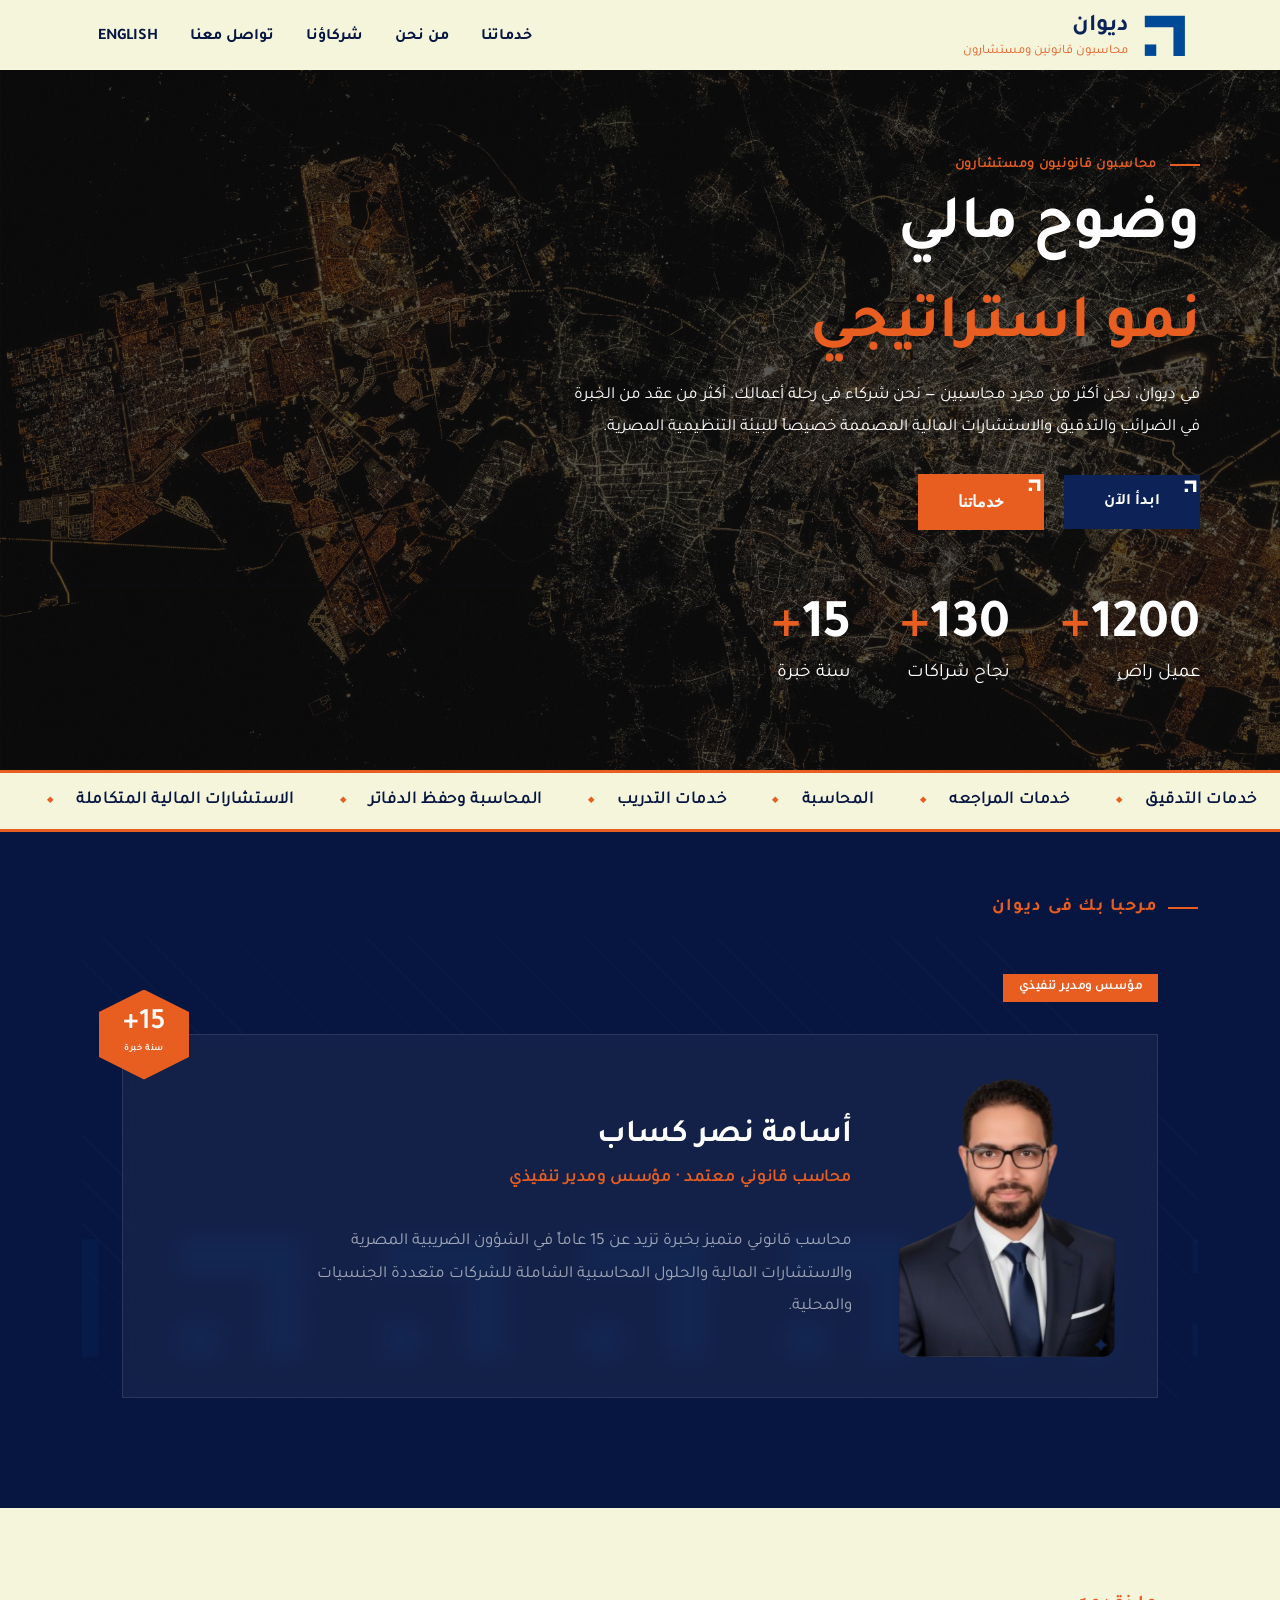
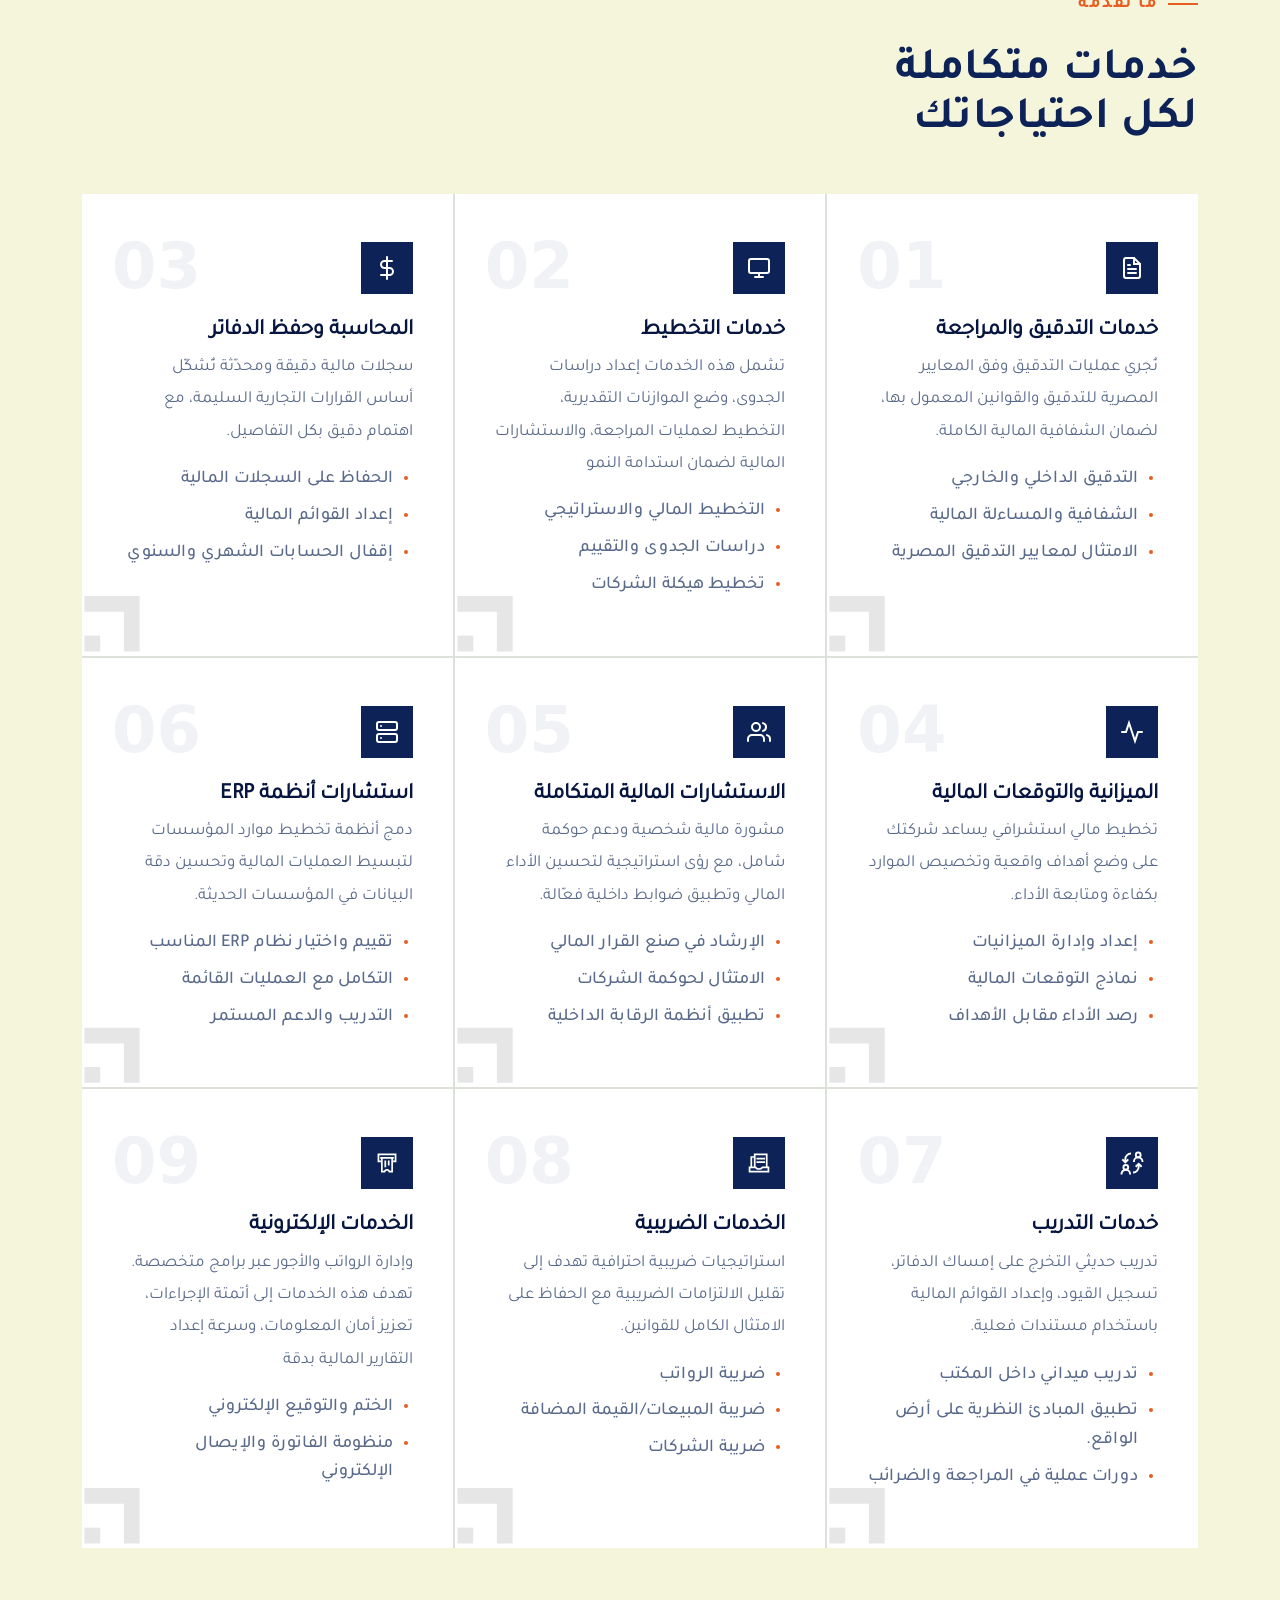
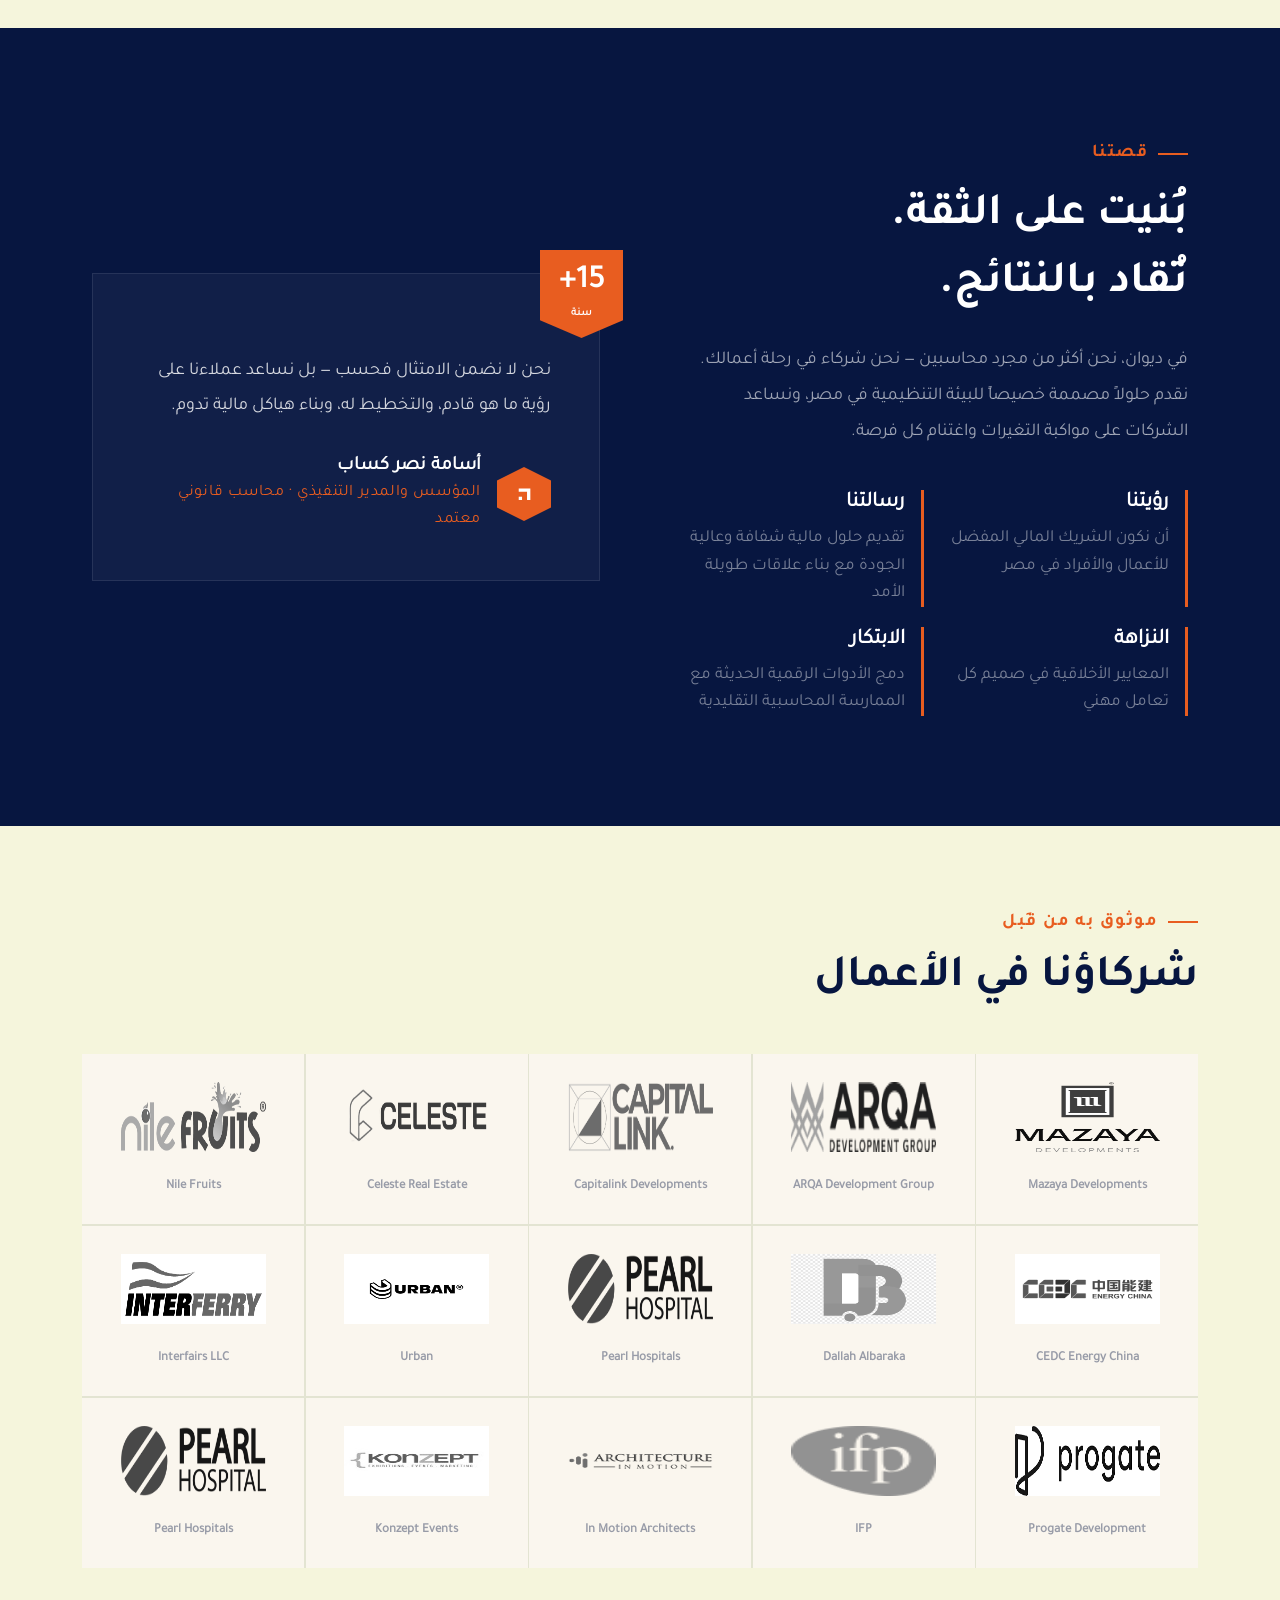
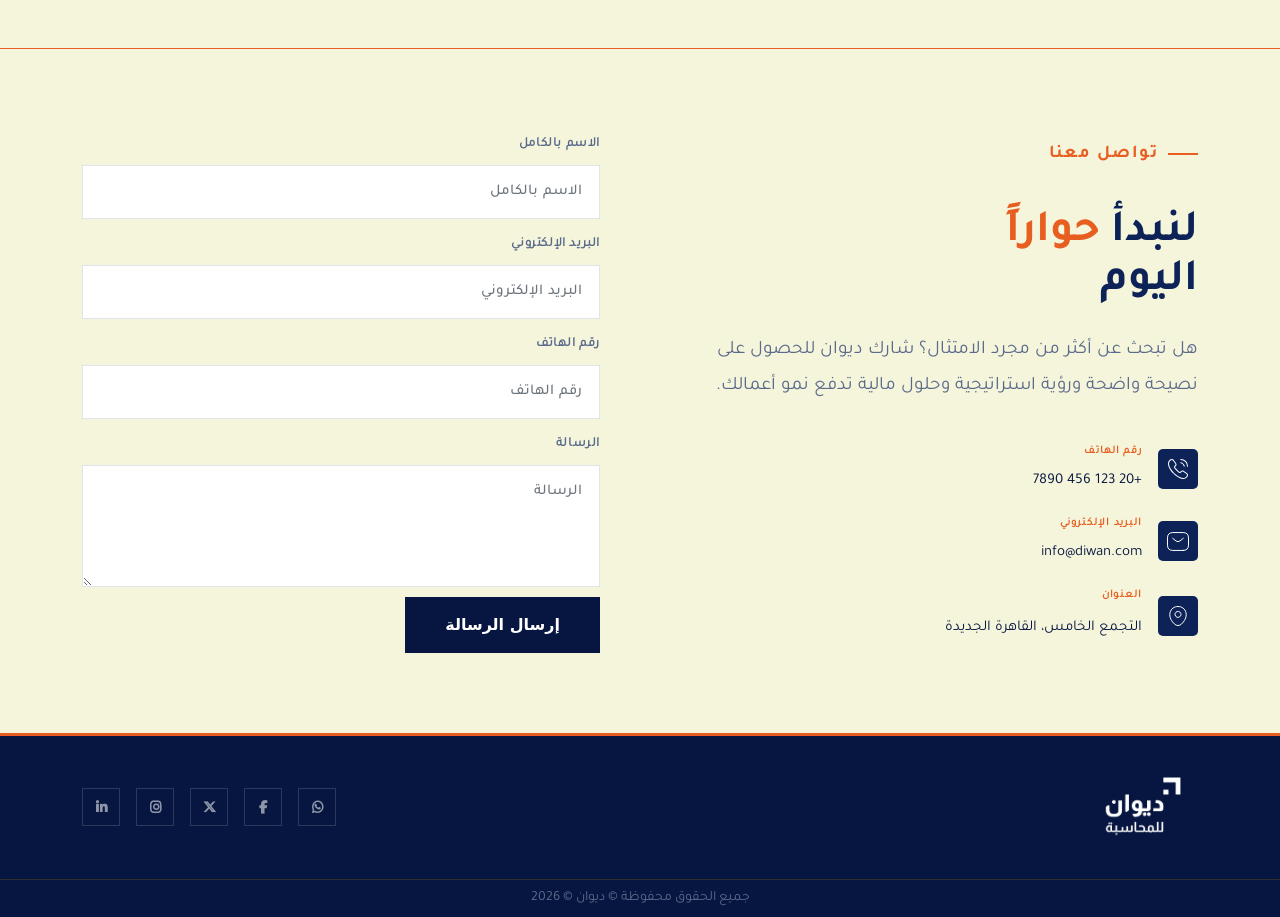
==== commit d2615b89: "Add files via upload edit-5" ====
--- a/index.html
+++ b/index.html
@@ -73,45 +73,69 @@
 
 <!-- Start Home -->
 <section class="head-home-section">
-    <div class="container-fluid">
+    <div class="container-fluid pj-0">
+      <div class="overlay-slid"></div>
+      <!-- <div class="photo-head-home">
+           <img src="images/view.jpg" class="img-fluid" alt="#">
+       </div> -->
         <div class="head-home-flex">
-            <div class="head-right">
-              <h4>محاسبون قانونيون ومستشارون</h4>
-              <span class="up">وضوح مالي</span>
-              <span class="down">نمو استراتيجي</span>
-              <p>
-                في ديوان، نحن أكثر من مجرد محاسبين — نحن شركاء في رحلة أعمالك. أكثر من عقد من الخبرة في الضرائب والتدقيق والاستشارات المالية المصممة خصيصاً للبيئة التنظيمية المصرية.
-
-              </p>
-              <div class="head-button">
-                <div class="head-start-b">
-                  <img src="images/fav.svg" class="logo-img" alt="logo" style="fill: white;">
-                  <a href="" class="start-now">ابدأ الآن</a>
-                </div>
-                <div class="head-start-b">
-                  <img src="images/fav.svg" class="logo-img" alt="logo" style="fill: white;">
-                  <a href="" class="start-up">خدماتنا</a>
-                </div>
-              </div>
-              <div class="head-num">
-                  <div class="numbers-flex">
-                    <div class="numbers-item">
-                      <div class="number"><span>1200</span>+</div>
-                      <div class="item-name">عميل راضٍ</div>
-                    </div>
-                    <div class="numbers-item">
-                      <div class="number"><span>130</span>+</div>
-                      <div class="item-name">نجاح شراكات</div>
-                    </div>
-                    <div class="numbers-item">
-                      <div class="number"><span>15</span>+</div>
-                      <div class="item-name">سنة خبرة</div>
-                    </div>
-                  </div>
-              </div>
-            </div>
-            <div class="head-left">
-              <div class="fav-pattern"></div>
+            <!-- <div class="overlay-slid"> -->
+              <div class="head-right">
+                    <h4>محاسبون قانونيون ومستشارون</h4>
+                    <span class="up">وضوح مالي</span>
+                    <span class="down">نمو استراتيجي</span>
+                    <p>
+                      في ديوان، نحن أكثر من مجرد محاسبين — نحن شركاء في رحلة أعمالك. أكثر من عقد من الخبرة في الضرائب والتدقيق والاستشارات المالية المصممة خصيصاً للبيئة التنظيمية المصرية.
+
+                    </p>
+                    <div class="head-button">
+                      <div class="head-start-b">
+                        <img src="images/fav.svg" class="logo-img" alt="logo" style="fill: white;">
+                        <a href="" class="start-now">ابدأ الآن</a>
+                      </div>
+                      <div class="head-start-b">
+                        <img src="images/fav.svg" class="logo-img" alt="logo" style="fill: white;">
+                        <a href="" class="start-up">خدماتنا</a>
+                      </div>
+                    </div>
+                        <div class="head-num">
+                          <div class="numbers-flex">
+                            <div class="numbers-item">
+                                <div class="number"><span>1200</span>+</div>
+                                <div class="item-name">عميل راضٍ</div>
+                            </div>
+                            <div class="numbers-item">
+                              <div class="number"><span>130</span>+</div>
+                              <div class="item-name">نجاح شراكات</div>
+                            </div>
+                            <div class="numbers-item">
+                              <div class="number"><span>15</span>+</div>
+                              <div class="item-name">سنة خبرة</div>
+                            </div>
+                          </div>
+                        </div>
+                </div>
+              <!-- </div> -->
+                <!-- <div class="head-left">
+                  <div class="head-num">
+                    <div class="numbers-flex">
+                      <div class="numbers-item">
+                        <div class="number"><span>1200</span>+</div>
+                        <div class="item-name">عميل راضٍ</div>
+                      </div>
+                      <div class="numbers-item">
+                        <div class="number"><span>130</span>+</div>
+                        <div class="item-name">نجاح شراكات</div>
+                      </div>
+                      <div class="numbers-item">
+                        <div class="number"><span>15</span>+</div>
+                        <div class="item-name">سنة خبرة</div>
+                      </div>
+                    </div>
+                  </div>
+                </div> -->
+              
+              <!-- <div class="fav-pattern"></div>
               <div class="head-pattern"></div>
               <div class="head-left-content">
                 <h4>مؤسس ومدير تنفيذي</h4>
@@ -130,8 +154,8 @@
                     <span>سنة خبرة</span>
                   </div>
                 </div>
-              </div>
-            </div>
+              </div> -->
+            
         </div>
     </div>
 </section>
@@ -149,6 +173,41 @@
   </div>
 </div>
 </section>
+<!-- CEO -->
+ <section class="ceo-home-section">
+    <div class="container">
+        <div class="ceo-home-flex">
+            <div class="about-tag">مرحبا بك فى ديوان </div>
+            <div class="ceo-content">
+              <div class="fav-pattern"></div>
+              <div class="head-pattern"></div>
+              <div class="head-left-content">
+                <h4>مؤسس ومدير تنفيذي</h4>
+                <div class="head-box">
+                  <div class="head-ceo-flex">
+                    <div class="head-photo">
+                      <img src="images/ceo.png" class="img-fluid" alt="ceo">
+                    </div>
+                    <div class="head-ceo-content">
+                      <h2>أسامة نصر كساب</h2>
+                      <span>محاسب قانوني معتمد · مؤسس ومدير تنفيذي</span>
+                      
+                      
+                      <p>محاسب قانوني متميز بخبرة تزيد عن 15 عاماً في الشؤون الضريبية المصرية والاستشارات المالية والحلول المحاسبية الشاملة للشركات متعددة الجنسيات والمحلية.</p>
+                    </div>
+                </div>
+                  
+                  <div class="head-years">
+                    <span>15+</span>
+                    <span>سنة خبرة</span>
+                  </div>
+                </div>
+              </div>
+            </div>
+        </div>
+    </div>
+ </section>
+<!-- CEO -->
  <!-- Start Services -->
   <section class="services-home-section" id="services">
     <div class="container">
@@ -188,12 +247,13 @@
                       <rect x="2" y="3" width="20" height="14" rx="2"/><line x1="8" y1="21" x2="16" y2="21"/><line x1="12" y1="17" x2="12" y2="21"/>
                     </svg>
                   </div>
-                  <h5>التخطيط والامتثال الضريبي</h5>
-                  <p>استراتيجيات ضريبية احترافية تهدف إلى تقليل الالتزامات الضريبية مع الحفاظ على الامتثال الكامل للقوانين.</p>
+                  <h5>خدمات التخطيط</h5>
+                  <p>تشمل هذه الخدمات إعداد دراسات الجدوى، وضع الموازنات التقديرية، التخطيط لعمليات المراجعة، والاستشارات المالية لضمان استدامة النمو</p>
+      
                   <ul class="item-list">
-                    <li>استراتيجيات تقليل الضريبة</li>
-                    <li>إدارة الامتثال التنظيمي</li>
-                    <li>إعداد وتقديم الإقرارات الضريبية</li>
+                    <li>التخطيط المالي والاستراتيجي</li>
+                    <li>دراسات الجدوى والتقييم</li>
+                    <li>تخطيط هيكلة الشركات</li>
                   </ul>
               </div>
               <div class="service-item">
@@ -283,6 +343,43 @@
                     <li>تدريب ميداني داخل المكتب</li>
                     <li>تطبيق المبادئ النظرية على أرض الواقع.</li>
                     <li>دورات عملية في المراجعة والضرائب</li>
+                  </ul>
+              </div>
+              <div class="service-item">
+                 <div class="serv-fav">
+                    <img src="images/fav.svg" class="logo-img" alt="logo" style="fill: white;">
+                  </div>
+                <div class="item-num">08</div>
+                  <div class="item-icon">
+                     <?xml version="1.0" encoding="utf-8"?>
+                  <svg width="20" height="8" viewBox="0 0 1024 1024" class="icon"  version="1.1" xmlns="http://www.w3.org/2000/svg"><path d="M553.89 875.24c0.15-0.02 0.29-0.05 0.44-0.07l-0.19-0.19-0.25 0.26z" fill="#ffffff" /><path d="M877.72 658.29V109.71H292.58v109.71h-146.3v438.86H73.14v256h877.71v-256h-73.13z m-73.14-475.43v475.43H637.99c-25.34 43.54-71.99 73.14-126 73.14s-100.66-29.6-126-73.14h-20.28V182.86h438.87zM219.43 292.57h73.14v365.71h-73.14V292.57z m658.28 548.57H146.28V731.43h202.97c41.2 45.9 100.38 73.14 162.75 73.14 62.36 0 121.55-27.24 162.75-73.14h202.97v109.71z" fill="#FFF" /><path d="M402.28 292.57h365.71v73.14H402.28zM402.28 438.86h365.71V512H402.28z" fill="#ffffff" /></svg>
+                    </div>
+                  <h5>الخدمات الضريبية</h5>
+                  <p>
+                    استراتيجيات ضريبية احترافية تهدف إلى تقليل الالتزامات الضريبية مع الحفاظ على الامتثال الكامل للقوانين.               
+                  </p>
+                    <ul class="item-list">
+                    <li>ضريبة الرواتب</li>
+                    <li>ضريبة المبيعات/القيمة المضافة</li>
+                    <li>ضريبة الشركات</li>
+                  </ul>
+              </div>
+
+              <div class="service-item">
+                 <div class="serv-fav">
+                    <img src="images/fav.svg" class="logo-img" alt="logo" style="fill: white;">
+                  </div>
+                <div class="item-num">09</div>
+                  <div class="item-icon">
+                    
+                    <svg width="20" height="8" viewBox="0 0 1024 1024" class="icon"  version="1.1" xmlns="http://www.w3.org/2000/svg"><path d="M109.72 109.71v365.71h146.29v438.86H434.8l8.59-24.45c10.32-29.36 37.89-49.07 68.62-49.07 30.71 0 58.29 19.71 68.61 49.07l8.59 24.45h178.8V475.43H914.3V109.71H109.72z m585.15 731.43h-56.45c-25.73-44.84-73.73-73.52-126.41-73.52s-100.7 28.68-126.43 73.52h-56.43v-512h365.71v512z m146.28-438.85h-73.14v-73.14h36.57V256H219.44v73.14h36.57v73.14h-73.14V182.86h658.29v219.43z" fill="#FFF" /><path d="M402.29 402.29h73.14v292.57h-73.14zM548.58 402.29h73.14v219.43h-73.14z" fill="#FFFF" /></svg>
+                           </div>
+                  <h5>الخدمات الإلكترونية</h5>
+                  <p>وإدارة الرواتب والأجور عبر برامج متخصصة. تهدف هذه الخدمات إلى أتمتة الإجراءات، تعزيز أمان المعلومات، وسرعة إعداد التقارير المالية بدقة</p>
+                 
+                    <ul class="item-list">
+                    <li>الختم والتوقيع الإلكتروني</li>
+                    <li>منظومة الفاتورة والإيصال الإلكتروني</li>
                   </ul>
               </div>
             </div>
--- a/css/main.css
+++ b/css/main.css
@@ -3,7 +3,7 @@
     --sec-color: #E85D20;
     --text-color: #071640;
     --hover-color: #1a3a7a;
-    --border-color: #EEEDEE;
+    --background-color: #F5F5DC;
     --contact-color: #323232;
     --white-color: #FFFFFF;
     --blue-color: #5a6a8a;
@@ -195,7 +195,7 @@
     -webkit-box-pack: center;
     -ms-flex-pack: center;
     justify-content: center;
-    background-color: #ffff;
+    background-color: var(--background-color);
     font-size: 18px;
     border: 1px solid var(--main-color);
     border-radius: 5px;
@@ -272,6 +272,7 @@
 .top-head{
   -webkit-box-shadow: 0px 0px 8px 0px rgba(1, 1, 1, 0.1);
   box-shadow: 0px 0px 8px 0px rgba(1, 1, 1, 0.1);
+  background-color: var(--background-color);
 } 
 .top-head-flex{
   display: flex;
@@ -312,7 +313,20 @@
   text-transform: uppercase;
 }
 
-  
+  .top-head-flex.fixedheader{
+        height: 75px;
+        position: fixed;
+        top:0;
+        right: 0;
+        left: 0;
+        z-index: 9999;
+        background-color: var(--background-color);
+        -webkit-box-shadow: 0px 0px 8px 0px rgba(1, 1, 1, 0.1);
+    box-shadow:  0px 0px 8px 0px rgba(1, 1, 1, 0.1);    
+    padding-inline-start: 10px;
+    padding-inline-end: 15px;
+    }
+
 .menu ul{
   display: flex;
 }
@@ -407,15 +421,14 @@
 
 
 /* header */
-.head-home-section{}
+.head-home-section{position: relative;}
 .head-home-section .container-fluid{
   padding: 0;
 }
 .head-home-flex{
-      min-height: 100vh;
-   
+height: 100%;
     display: grid;
-    grid-template-columns: 55% 45%;
+
     position: relative;
     overflow: hidden;
 }
@@ -423,9 +436,10 @@
   display: flex;
     flex-direction: column;
     justify-content: center;
-    padding: 96px 80px 96px 48px;
+    padding: 0px 80px 0px 48px;
     position: relative;
     z-index: 2;
+    background: rgb(30 30 30 / 36%)
 }
 .head-right h4{
       display: inline-flex;
@@ -453,7 +467,7 @@
     text-transform: capitalize;
 }
 .head-right span.up{
-   color: var(--main-color);
+   color: var(--white-color);
 }
 .head-right span.down{
    color: var(--sec-color);
@@ -461,9 +475,9 @@
 .head-right p{
     font-size: 17px;
     line-height: 1.9;
-    color: var(--blue-color);
-    width: 84%;
-    margin-bottom: 48px;
+    color: #ffffff;
+    width: 55%;
+    margin-bottom: 30px;
 }
 .head-button{
     display: flex;
@@ -486,6 +500,30 @@
     width: 20px;
     z-index: 9;
 
+}
+.photo-head-home {
+    position: absolute;
+}
+.pj-0{background-image: url(../images/view.jpg);
+    height: 700px;
+    background-size: cover;}
+.overlay-slid {
+    position: absolute;
+    top: 0;
+    left: 0;
+    width: 100%;
+    height: 100%;
+    background-color: rgb(0 0 0 / 50%);
+    display: -webkit-box;
+    display: -ms-flexbox;
+    display: flex;
+    -webkit-box-pack: center;
+    -ms-flex-pack: center;
+    justify-content: center;
+    -webkit-box-align: center;
+    -ms-flex-align: center;
+    align-items: center;
+    overflow: hidden;
 }
 .start-now{
   background: var(--main-color);
@@ -532,7 +570,7 @@
 .head-num{
 
     margin-top:55px;
-    padding-top: 40px;
+    padding-top: 15px;
     border-top: 1px solid rgba(13, 35, 88, 0.1);
 }
 .numbers-flex{
@@ -542,7 +580,7 @@
 .numbers-item{
 font-size: 40px;
     font-weight: 900;
-    color: var(--main-color);
+    color: var(--white-color);
     line-height: 1;
     display: flex;
     align-items: start;
@@ -551,26 +589,29 @@
     flex-direction: column;
 }
 .numbers-item .number{
-      color: var(--sec-color);
-    font-size:26px;
+    color: var(--sec-color);
+    font-size: 40px;
 }
 .numbers-item .number span{
-      color: var(--main-color);
-  font-size:36px;
-      font-family: 'bold';
+    color: var(--white-color);
+    font-size: 55px;
+    font-family: 'bold';
 }
 .numbers-item .item-name{
       font-size: 19px;
-    color: var(--blue-color);
+    color: var(--white-color);
     margin-top: 5px;
     font-weight: 500;
     font-family: 'reg';
 }
 .head-left{
-      background: var(--text-color);
-    position: relative;
+position: relative;
     overflow: hidden;
-height: 100%;
+    height: 100%;
+    align-items: center;
+    display: flex;
+    padding-bottom: 100px;
+    justify-content: center;
 }
 .fav-pattern {
 position: absolute;
@@ -591,7 +632,7 @@
     background-image: repeating-linear-gradient(45deg, transparent, transparent 30px, rgba(255, 255, 255, 0.015) 30px, rgba(255, 255, 255, 0.015) 31px);
 }
 .head-left-content{
-  padding-top: 120px;
+  padding-top: 35px;
     padding-right: 40px;
     padding-left: 40px;
 }
@@ -617,12 +658,12 @@
 } */
 .head-ceo-flex{
       display: flex;
-    flex-direction: column;
-    justify-content: center;
+gap: 45px;
+    justify-content: start;
     align-items: center;
 }
 .head-photo img{
-  width: 180px;
+  width: 220px;
 }
 .head-box {
       background: rgba(255, 255, 255, 0.05);
@@ -644,7 +685,7 @@
     font-weight: 600;
     letter-spacing: 0.6px;
     color: var(--sec-color);
-    margin-bottom: 15px;
+    margin-bottom: 35px;
     text-transform: uppercase;
     display: inline-block;
 }
@@ -652,11 +693,11 @@
     font-size: 17px;
     line-height: 1.9;
     color: rgba(255, 255, 255, 0.6);
-    text-align: center;
+    text-align: start;
 }
 .head-years{
   position: absolute;
-    bottom: -24px;
+        top: -45px;
     left: -24px;
     width: 90px;
     height: 90px;
@@ -682,7 +723,7 @@
     margin-bottom: 5px;
 }
 .services-home-section{
-  background-color: #faf6ee;
+  background-color: var(--background-color);
       padding-top: 80px;
     padding-bottom: 80px;
 }
@@ -717,7 +758,22 @@
     background: var(--sec-color);
     flex-shrink: 0;
 }
-
+/* ceo */
+.ceo-home-section{
+      background: var(--text-color);
+      padding-top: 60px;
+    padding-bottom: 110px;
+}
+.ceo-content{
+
+    position: relative;
+    overflow: hidden;
+    height: 100%;
+}
+.head-ceo-content{
+  width: 60%;
+}
+/* ceo */
 
 .services-head p{
      font-size: 45px;
@@ -738,7 +794,7 @@
  padding: 48px 40px;
     position: relative;
     overflow: hidden;
-    background-color: #faf6ee;
+    background-color: var(--white-color);
     transition: background 0.3s, transform 0.3s;
             -webkit-transition: all 0.3s ease-in-out;
     transition: all 0.3s ease-in-out;
@@ -810,10 +866,11 @@
 }
 /* ticker */
 .line-home-section {
-    background: var(--text-color);
+    background: var(--background-color);
     overflow: hidden;
     padding: 15px 0;
     border-top: 3px solid var(--sec-color);
+    border-bottom: 3px solid var(--sec-color);
 }
 
   /* ── MARQUEE ── */
@@ -829,7 +886,7 @@
   .ticker-item {
     display: inline-flex; align-items: center; gap:23px;
     padding: 0 23px; flex-shrink: 0;
-    font-size: 17px; font-weight: 700; color: white;
+    font-size: 17px; font-weight: 700; color: var(--text-color);
     letter-spacing: 0.6px;
   }
   .ticker-sep { color: var(--sec-color); font-size: 8px; }
@@ -981,9 +1038,10 @@
 
 /* partners */
 .partners-home-section{
-  background-color: #faf6ee;
+background-color: var(--background-color);
 padding-bottom: 80px;
 padding-top: 80px;
+border-bottom: 1px solid var(--sec-color);
 }
 .partners-home-section p{
 color: var(--text-color);
@@ -1063,7 +1121,7 @@
 .contact-home-section{
   padding-bottom: 80px;
   padding-top: 80px;
-  background-color: #efe8d5;
+  background-color: var(--background-color);
 }
 .contact-home-flex{
   display: grid;
@@ -1250,7 +1308,11 @@
 color: var(--blue-color);}
 /* footer */
 
-
+@media (min-width:1440px){
+  .top-head .container {
+    max-width: 1670px;
+  };
+}
 @media (max-width:1024px){
   .head-right>span {
     font-size: 42px;
@@ -1341,6 +1403,15 @@
 }
 .contact-text p{width: 100%;}
 .contact-left{width: 100%;}
+.numbers-item .number span {
+    font-size: 40px;
+}
+.pj-0 {
+      height: 100vh;
+}
+.ceo-home-section {
+    padding-bottom: 80px;
+}
 }
 @media (max-width:480px){
 
@@ -1429,6 +1500,29 @@
     .foot-flex {
     flex-direction: column;
 }
+.head-ceo-flex {
+    flex-direction: column;
+    gap: 25px;
+}
+.head-box {
+    padding: 0;
+    padding-top: 30px;
+    padding-bottom: 15px;
+}
+.head-box h2 {
+    font-size: 29px;
+    margin-top: 20px;
+            text-align: center;
+}
+.head-box span {
+    font-size: 15px;
+    text-align: center;
+    margin-bottom: 24px;
+}
+.head-ceo-content {
+    width: 85%;
+            text-align: center;
+}
 }
 @media (max-width:425px){
       .head-right>span {
@@ -1491,6 +1585,36 @@
     gap: 10px;
 
 }
+}
+@media (max-width:425px){
+.numbers-item .item-name {
+    font-size: 14px;
+
+}}
+@media (max-width:375px){
+    .partner-flex {
+        grid-template-columns: repeat(1, 1fr);
+    }
+        .head-num {
+        margin-top: 0px;
+        padding-top: 25px;
+    }
+}
+@media (max-width:325px){
+  .head-num {
+        margin-top: 0px;
+        padding-top: 25px;
+    }
+        .numbers-item .item-name {
+        font-size: 13px;
+    }
+    .head-years span:first-child {
+    font-size: 24px;
+    margin-bottom: 5px;
+}
+    .ceo-home-section {
+        padding-bottom: 20px;
+    }
 }
 /* } */
 /* html[dir="ltr"]  */
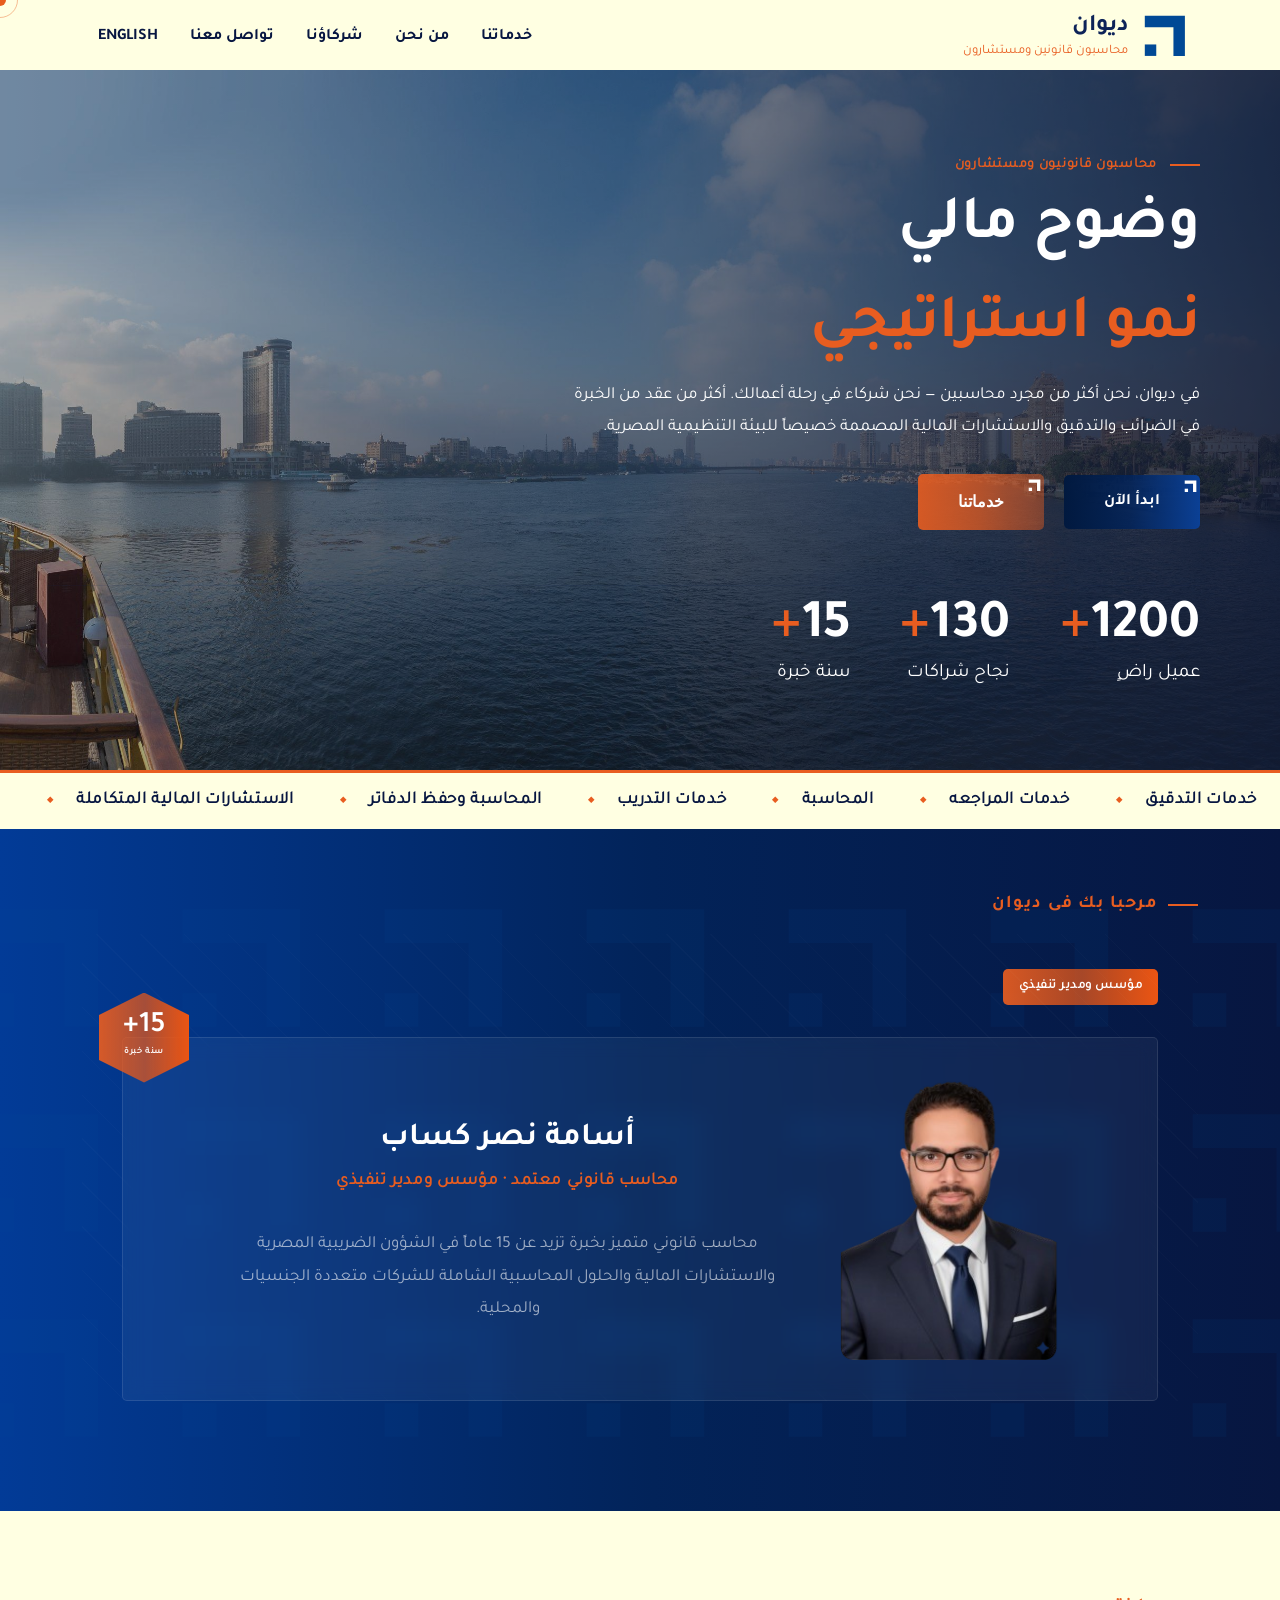
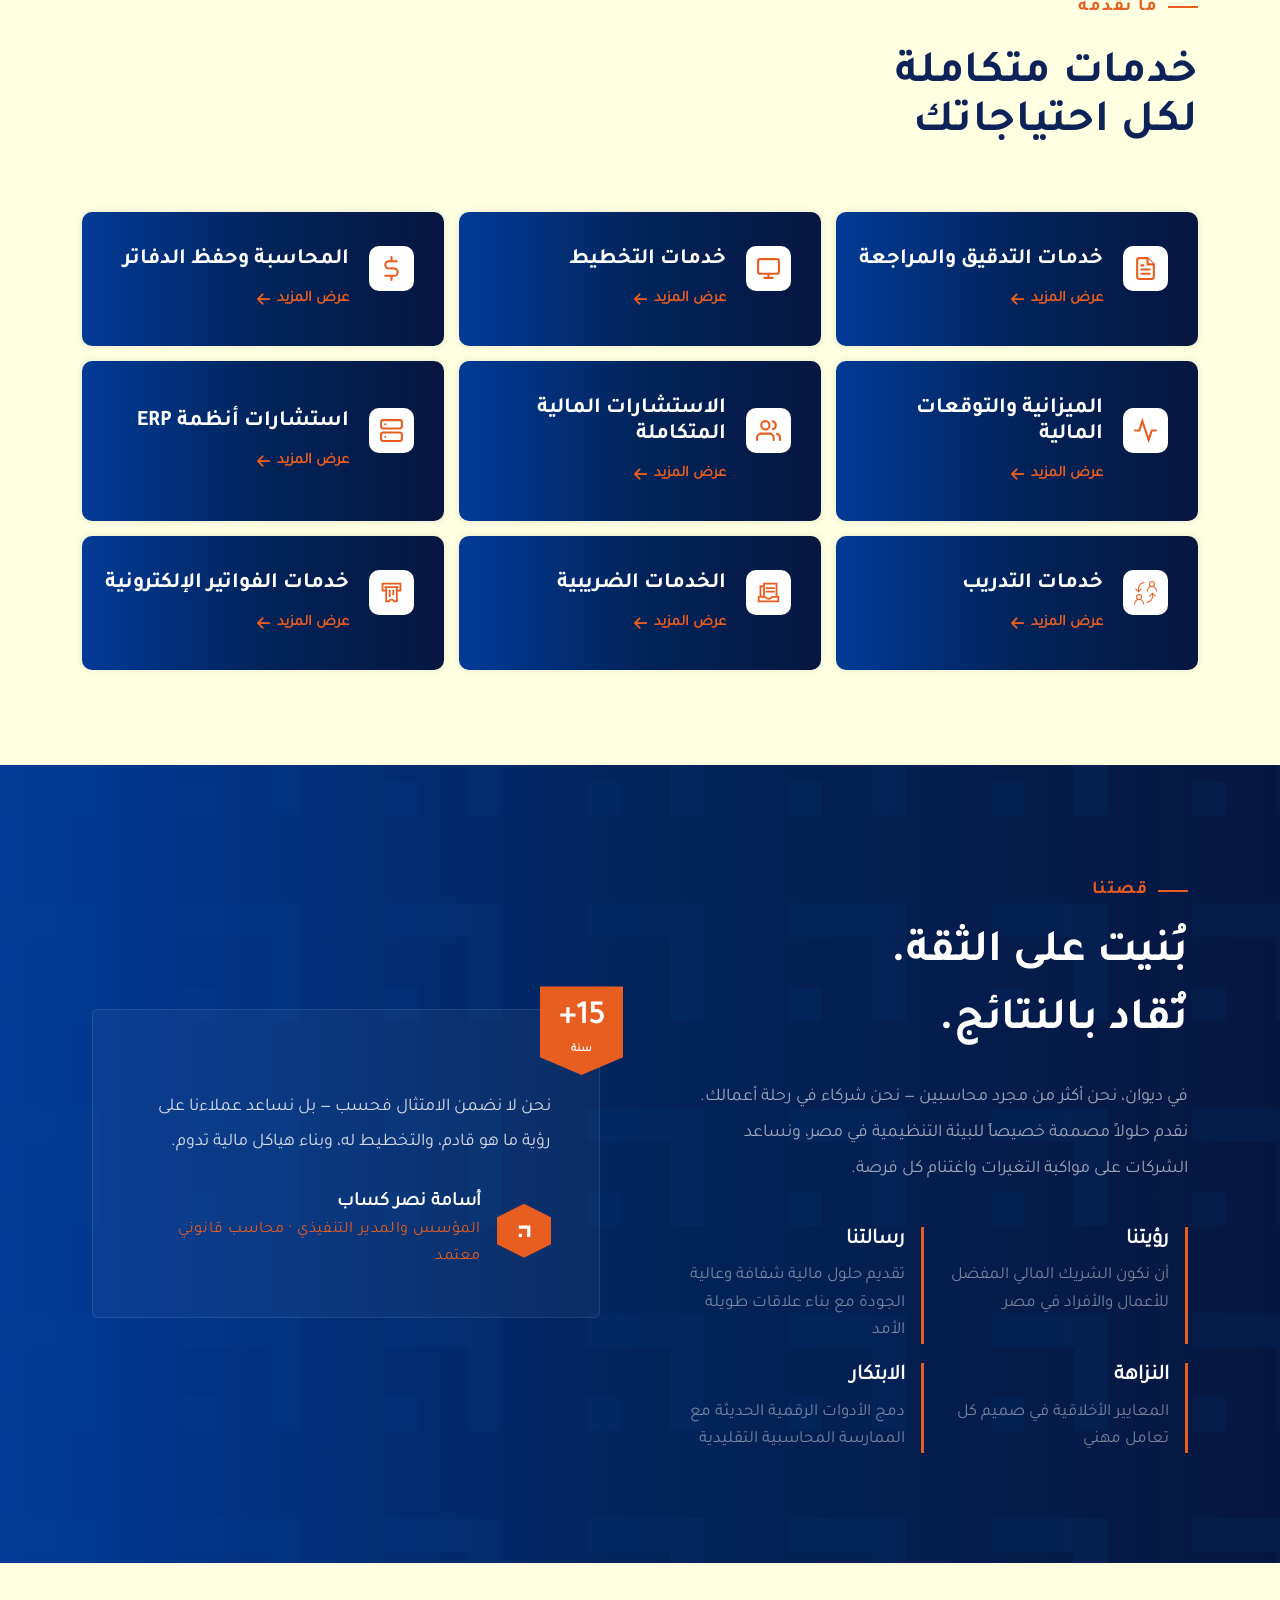
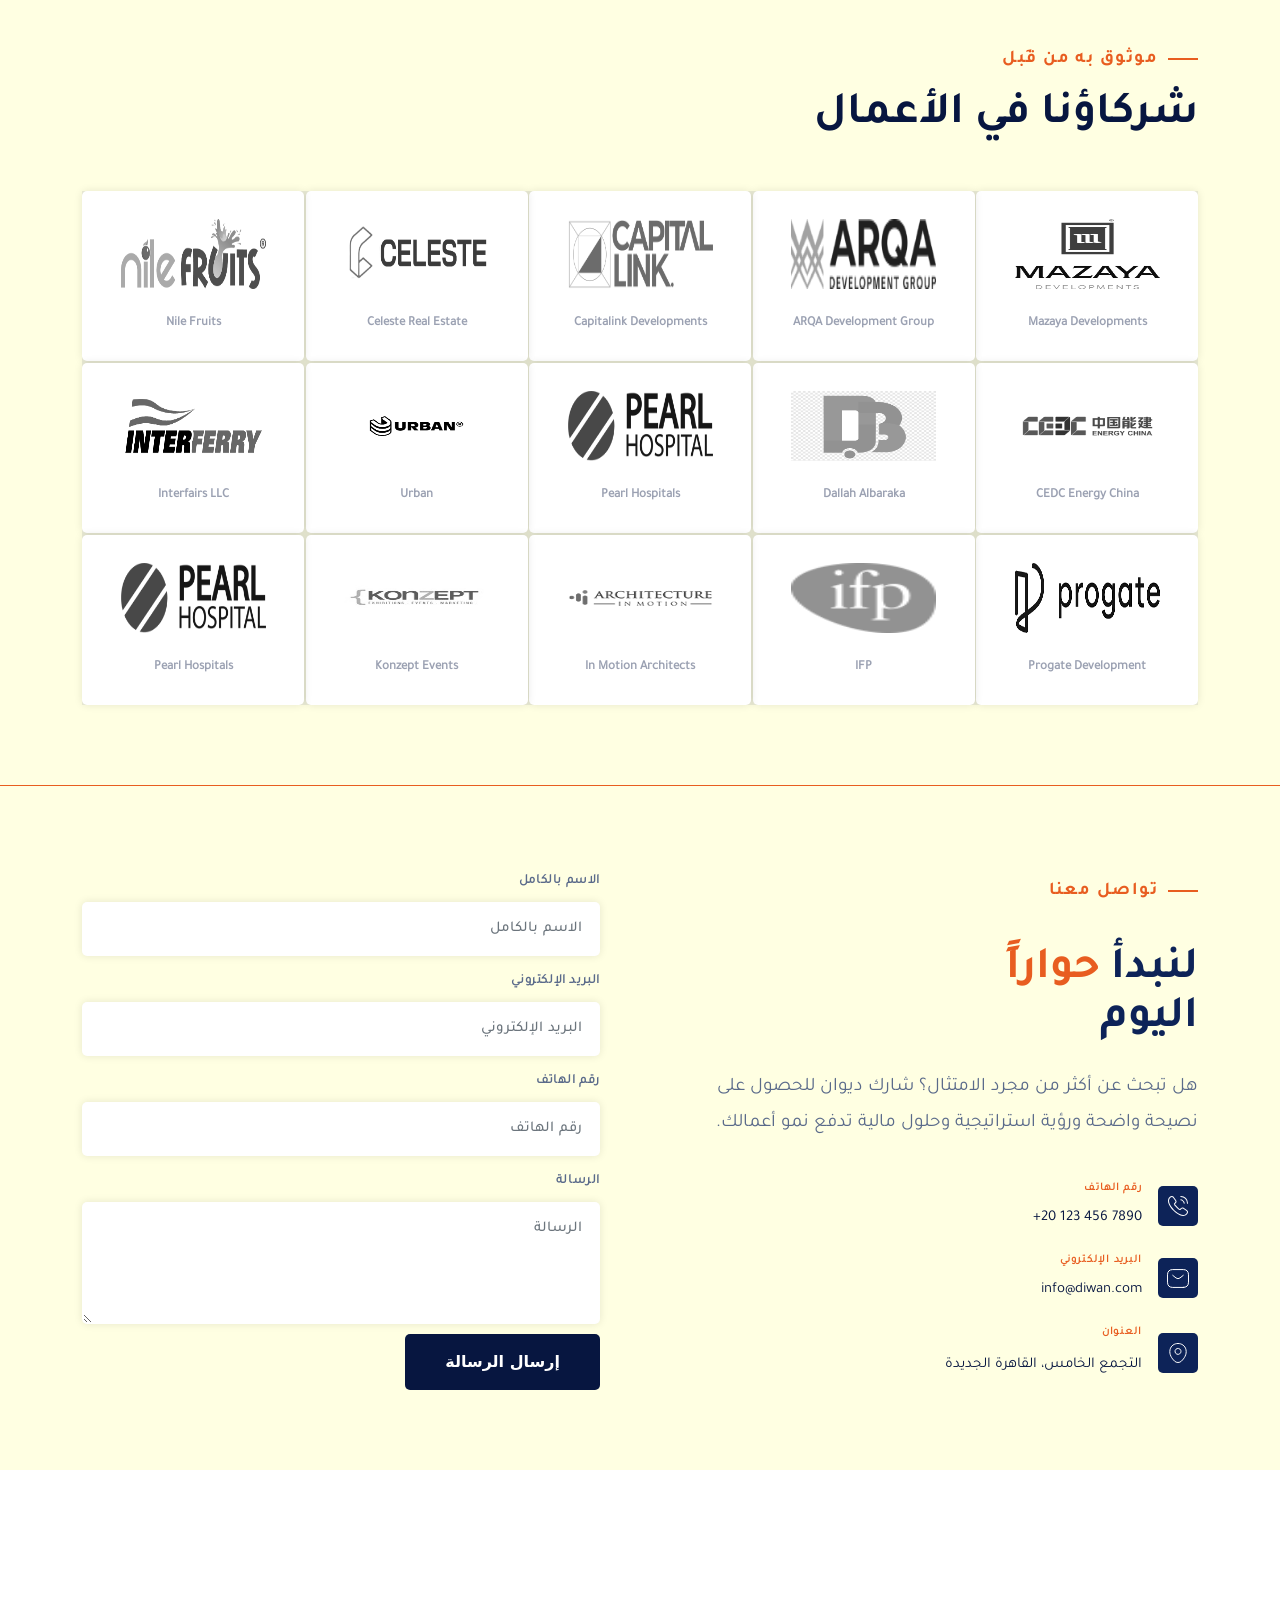
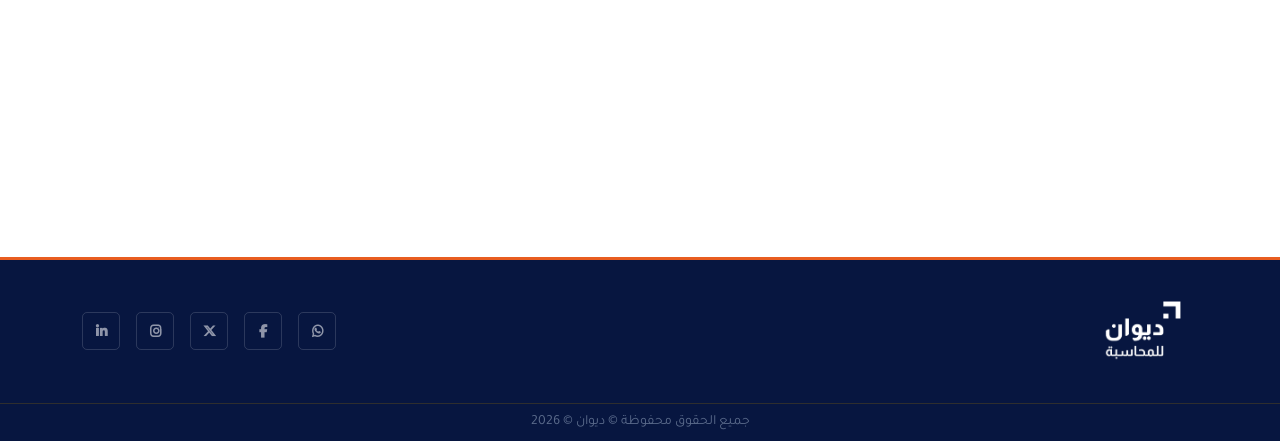
==== commit 5c61be0e: "Add files via upload v-1" ====
--- a/index.html
+++ b/index.html
@@ -8,6 +8,7 @@
     <link rel="shortcut icon" type="img/png" href="images/fav.svg" />
     <link rel="stylesheet" href="css/bootstrap.rtl.min.css" />
     <link rel="stylesheet" href="css/fontawesome.min.css" />
+    <link rel="stylesheet" href="css/animate.css">
     <link rel="stylesheet" href="css/main.css" />
   </head>
   <body>
@@ -18,12 +19,12 @@
       <header>
     <div class="top-head">
       <div class="container">
-        <div class="top-head-flex">
-            <div class="logo-head">
+        <div class="top-head-flex ">
+            <div class="logo-head wow fadeInDown" data-wow-duration="1.4s" data-wow-delay="0.3s ">
               <a href="index.html">
                 <img src="images/fav.svg" class="img-fluid" alt="Diwan">
               </a>
-              <div class="logo-text">
+              <div class="logo-text wow fadeInDown" data-wow-duration="1.4s" data-wow-delay="0.3s ">
                 <p>ديوان</p>
                 <span>محاسبون قانونين ومستشارون</span>
               </div>
@@ -31,20 +32,16 @@
             <div class="menu-head">
               <div class="menu">
                 <ul class="list-unstyled list-inline">
-                    <li><a href="#services">خدماتنا</a></li>
-                    <li><a href="#about">من نحن</a></li>
-                    <li><a href="#partners">شركاؤنا</a></li>
-                    <li><a href="#contact" class="nav-cta">تواصل معنا</a></li>
-                    <li><a href="#contact" class="">English</a></li>
+                    <li><a href="#services" class="wow fadeInDown" data-wow-duration="1.4s" data-wow-delay="0.4s ">خدماتنا</a></li>
+                    <li><a href="#about" class="wow fadeInDown" data-wow-duration="1.4s" data-wow-delay="0.5s ">من نحن</a></li>
+                    <li><a href="#partners" class="wow fadeInDown" data-wow-duration="1.4s" data-wow-delay="0.6s ">شركاؤنا</a></li>
+                    <li><a href="#contact" class="nav-cta wow fadeInDown" data-wow-duration="1.4s" data-wow-delay="0.7s ">تواصل معنا</a></li>
+                    <li><a href="index-en.html" class="wow fadeInDown" data-wow-duration="1.4s" data-wow-delay="0.8s ">English</a></li>
                 </ul>
               </div>
             </div>
             <div class="button-head">
-              <!-- <a href="#!" class="lang-head">
-                
-                  EN
-                  <i class="fa-solid fa-globe"></i>
-              </a> -->
+
               <div class="side-menu">
                 <div id="mySidenav" class="sidenav">
                     <a href="javascript:void(0)" class="closebtn" id="closeNav">&times;</a>
@@ -53,7 +50,7 @@
                         <li><a href="#about">من نحن</a></li>
                         <li><a href="#partners">شركاؤنا</a></li>
                         <li><a href="#contact" class="nav-cta">تواصل معنا</a></li>
-                        <li><a href="#">EN</a></li>
+                        <li><a href="index-en.html">EN</a></li>
                     </ul>
                 </div>
                 <span id="openNav">
@@ -75,25 +72,22 @@
 <section class="head-home-section">
     <div class="container-fluid pj-0">
       <div class="overlay-slid"></div>
-      <!-- <div class="photo-head-home">
-           <img src="images/view.jpg" class="img-fluid" alt="#">
-       </div> -->
         <div class="head-home-flex">
-            <!-- <div class="overlay-slid"> -->
+     
               <div class="head-right">
-                    <h4>محاسبون قانونيون ومستشارون</h4>
-                    <span class="up">وضوح مالي</span>
-                    <span class="down">نمو استراتيجي</span>
-                    <p>
+                    <h4 class="wow fadeInDown" data-wow-duration="1.4s" data-wow-delay="0.4s ">محاسبون قانونيون ومستشارون</h4>
+                    <span class="up wow fadeInDown" data-wow-duration="1.4s" data-wow-delay="0.5s ">وضوح مالي</span>
+                    <span class="down wow fadeInDown" data-wow-duration="1.4s" data-wow-delay="0.6s ">نمو استراتيجي</span>
+                    <p class="wow fadeInDown" data-wow-duration="1.4s" data-wow-delay="0.7s ">
                       في ديوان، نحن أكثر من مجرد محاسبين — نحن شركاء في رحلة أعمالك. أكثر من عقد من الخبرة في الضرائب والتدقيق والاستشارات المالية المصممة خصيصاً للبيئة التنظيمية المصرية.
 
                     </p>
                     <div class="head-button">
-                      <div class="head-start-b">
+                      <div class="head-start-b wow fadeInUp" data-wow-duration="0.8s" data-wow-delay="1.0s ">
                         <img src="images/fav.svg" class="logo-img" alt="logo" style="fill: white;">
                         <a href="" class="start-now">ابدأ الآن</a>
                       </div>
-                      <div class="head-start-b">
+                      <div class="head-start-b wow fadeInUp" data-wow-duration="0.8s" data-wow-delay="1.1s ">
                         <img src="images/fav.svg" class="logo-img" alt="logo" style="fill: white;">
                         <a href="" class="start-up">خدماتنا</a>
                       </div>
@@ -101,60 +95,21 @@
                         <div class="head-num">
                           <div class="numbers-flex">
                             <div class="numbers-item">
-                                <div class="number"><span>1200</span>+</div>
-                                <div class="item-name">عميل راضٍ</div>
+                                <div class="number wow fadeInDown" data-wow-duration="1.4s" data-wow-delay="0.5s"><span>1200</span>+</div>
+                                <div class="item-name wow fadeInUp" data-wow-duration="1.4s" data-wow-delay="1.0s">عميل راضٍ</div>
                             </div>
                             <div class="numbers-item">
-                              <div class="number"><span>130</span>+</div>
-                              <div class="item-name">نجاح شراكات</div>
+                              <div class="number wow fadeInDown" data-wow-duration="1.4s" data-wow-delay="0.6s"><span>130</span>+</div>
+                              <div class="item-name wow fadeInUp" data-wow-duration="1.4s" data-wow-delay="1.1s">نجاح شراكات</div>
                             </div>
                             <div class="numbers-item">
-                              <div class="number"><span>15</span>+</div>
-                              <div class="item-name">سنة خبرة</div>
+                              <div class="number wow fadeInDown" data-wow-duration="1.4s" data-wow-delay="0.6s"><span>15</span>+</div>
+                              <div class="item-name wow fadeInUp" data-wow-duration="1.4s" data-wow-delay="1.2s">سنة خبرة</div>
                             </div>
                           </div>
                         </div>
                 </div>
-              <!-- </div> -->
-                <!-- <div class="head-left">
-                  <div class="head-num">
-                    <div class="numbers-flex">
-                      <div class="numbers-item">
-                        <div class="number"><span>1200</span>+</div>
-                        <div class="item-name">عميل راضٍ</div>
-                      </div>
-                      <div class="numbers-item">
-                        <div class="number"><span>130</span>+</div>
-                        <div class="item-name">نجاح شراكات</div>
-                      </div>
-                      <div class="numbers-item">
-                        <div class="number"><span>15</span>+</div>
-                        <div class="item-name">سنة خبرة</div>
-                      </div>
-                    </div>
-                  </div>
-                </div> -->
-              
-              <!-- <div class="fav-pattern"></div>
-              <div class="head-pattern"></div>
-              <div class="head-left-content">
-                <h4>مؤسس ومدير تنفيذي</h4>
-                <div class="head-box">
-                  <div class="head-ceo-flex">
-                  <div class="head-photo">
-                    <img src="images/ceo.png" class="img-fluid" alt="ceo">
-                  </div>
-                  <h2>أسامة نصر كساب</h2>
-                  <span>محاسب قانوني معتمد · مؤسس ومدير تنفيذي</span>
-                  </div>
-                  
-                  <p>محاسب قانوني متميز بخبرة تزيد عن 15 عاماً في الشؤون الضريبية المصرية والاستشارات المالية والحلول المحاسبية الشاملة للشركات متعددة الجنسيات والمحلية.</p>
-                  <div class="head-years">
-                    <span>15+</span>
-                    <span>سنة خبرة</span>
-                  </div>
-                </div>
-              </div> -->
+             
             
         </div>
     </div>
@@ -175,29 +130,28 @@
 </section>
 <!-- CEO -->
  <section class="ceo-home-section">
+  <div class="ceo-back"></div>
     <div class="container">
         <div class="ceo-home-flex">
-            <div class="about-tag">مرحبا بك فى ديوان </div>
+            <div class="about-tag wow fadeInUp" data-wow-duration="1.4s" data-wow-delay="0.3s">مرحبا بك فى ديوان </div>
             <div class="ceo-content">
-              <div class="fav-pattern"></div>
               <div class="head-pattern"></div>
               <div class="head-left-content">
-                <h4>مؤسس ومدير تنفيذي</h4>
+                <h4 class="wow fadeInUp" data-wow-duration="1.4s" data-wow-delay="0.4s">مؤسس ومدير تنفيذي</h4>
                 <div class="head-box">
                   <div class="head-ceo-flex">
-                    <div class="head-photo">
+                    <div class="head-photo wow fadeInUp" data-wow-duration="1.4s" data-wow-delay="0.5s ">
                       <img src="images/ceo.png" class="img-fluid" alt="ceo">
                     </div>
                     <div class="head-ceo-content">
-                      <h2>أسامة نصر كساب</h2>
-                      <span>محاسب قانوني معتمد · مؤسس ومدير تنفيذي</span>
+                      <h2 class="wow fadeInUp" data-wow-duration="1.4s" data-wow-delay="0.5s">أسامة نصر كساب</h2>
+                      <span class="wow fadeInUp" data-wow-duration="1.4s" data-wow-delay="0.6s">محاسب قانوني معتمد · مؤسس ومدير تنفيذي</span>
                       
                       
-                      <p>محاسب قانوني متميز بخبرة تزيد عن 15 عاماً في الشؤون الضريبية المصرية والاستشارات المالية والحلول المحاسبية الشاملة للشركات متعددة الجنسيات والمحلية.</p>
-                    </div>
-                </div>
-                  
-                  <div class="head-years">
+                      <p class="wow fadeInUp" data-wow-duration="1.4s" data-wow-delay="0.7s">محاسب قانوني متميز بخبرة تزيد عن 15 عاماً في الشؤون الضريبية المصرية والاستشارات المالية والحلول المحاسبية الشاملة للشركات متعددة الجنسيات والمحلية.</p>
+                    </div>
+                </div>
+                  <div class="head-years wow fadeInUp" data-wow-duration="1.4s" data-wow-delay="0.8s">
                     <span>15+</span>
                     <span>سنة خبرة</span>
                   </div>
@@ -210,178 +164,118 @@
 <!-- CEO -->
  <!-- Start Services -->
   <section class="services-home-section" id="services">
+  
     <div class="container">
         <div class="services-home-flex">
             <div class="services-head">
-              <div class="about-tag">ما نقدمه</div>
-              <p>خدمات متكاملة لكل احتياجاتك</p>
-            </div>
-            <div class="services-items">
-              <div class="service-item">
-                  <div class="serv-fav">
-                    <img src="images/fav.svg" class="logo-img" alt="logo" style="fill: white;">
-                  </div>
-                <div class="item-num">01</div>
-                <div class="item-icon">
-                  
-                  <svg viewBox="0 0 24 24" fill="none" stroke="white" stroke-width="2" stroke-linecap="round">
-                    <path d="M14 2H6a2 2 0 0 0-2 2v16a2 2 0 0 0 2 2h12a2 2 0 0 0 2-2V8z"/><polyline points="14 2 14 8 20 8"/><line x1="16" y1="13" x2="8" y2="13"/><line x1="16" y1="17" x2="8" y2="17"/><line x1="10" y1="9" x2="8" y2="9"/>
-                  </svg>
-                </div>
-                <h5>خدمات التدقيق والمراجعة</h5>
-                <p>نُجري عمليات التدقيق وفق المعايير المصرية للتدقيق والقوانين المعمول بها، لضمان الشفافية المالية الكاملة.</p>
-                  <ul class="item-list">
-                    <li>التدقيق الداخلي والخارجي</li>
-                    <li>الشفافية والمساءلة المالية</li>
-                    <li>الامتثال لمعايير التدقيق المصرية</li>
-                  </ul>
-              </div>
-
-              <div class="service-item">
-                 <div class="serv-fav">
-                    <img src="images/fav.svg" class="logo-img" alt="logo" style="fill: white;">
-                  </div>
-                <div class="item-num">02</div>
-                  <div class="item-icon">
-                    <svg viewBox="0 0 24 24" fill="none" stroke="white" stroke-width="2" stroke-linecap="round">
-                      <rect x="2" y="3" width="20" height="14" rx="2"/><line x1="8" y1="21" x2="16" y2="21"/><line x1="12" y1="17" x2="12" y2="21"/>
-                    </svg>
-                  </div>
-                  <h5>خدمات التخطيط</h5>
-                  <p>تشمل هذه الخدمات إعداد دراسات الجدوى، وضع الموازنات التقديرية، التخطيط لعمليات المراجعة، والاستشارات المالية لضمان استدامة النمو</p>
-      
-                  <ul class="item-list">
-                    <li>التخطيط المالي والاستراتيجي</li>
-                    <li>دراسات الجدوى والتقييم</li>
-                    <li>تخطيط هيكلة الشركات</li>
-                  </ul>
-              </div>
-              <div class="service-item">
-                 <div class="serv-fav">
-                    <img src="images/fav.svg" class="logo-img" alt="logo" style="fill: white;">
-                  </div>
-                <div class="item-num">03</div>
-                  <div class="item-icon">
-                    <svg viewBox="0 0 24 24" fill="none" stroke="white" stroke-width="2" stroke-linecap="round">
-                      <line x1="12" y1="1" x2="12" y2="23"/><path d="M17 5H9.5a3.5 3.5 0 0 0 0 7h5a3.5 3.5 0 0 1 0 7H6"/>
-                    </svg>
-                  </div>
-                  <h5>المحاسبة وحفظ الدفاتر</h5>
-                  <p>سجلات مالية دقيقة ومحدّثة تُشكّل أساس القرارات التجارية السليمة، مع اهتمام دقيق بكل التفاصيل.</p>
-                  <ul class="item-list">
-                    <li>الحفاظ على السجلات المالية</li>
-                    <li>إعداد القوائم المالية</li>
-                    <li>إقفال الحسابات الشهري والسنوي</li>
-                  </ul>
-              </div>
-              <div class="service-item">
-                 <div class="serv-fav">
-                    <img src="images/fav.svg" class="logo-img" alt="logo" style="fill: white;">
-                  </div>
-                  <div class="item-num">04</div>
+              <div class="about-tag wow fadeInUp" data-wow-duration="1.4s" data-wow-delay="0.3s">ما نقدمه</div>
+              <p class="wow fadeInUp" data-wow-duration="1.4s" data-wow-delay="0.4s">خدمات متكاملة لكل احتياجاتك</p>
+            </div>
+             <div class="services-items">
+                  <div class="service-item wow fadeInRight" data-wow-duration="1.4s" data-wow-delay="0.5s">
+                    <div class="item-icon">
+                        <svg viewBox="0 0 24 24" fill="none" stroke="white" stroke-width="2" stroke-linecap="round">
+                          <path d="M14 2H6a2 2 0 0 0-2 2v16a2 2 0 0 0 2 2h12a2 2 0 0 0 2-2V8z"/><polyline points="14 2 14 8 20 8"/><line x1="16" y1="13" x2="8" y2="13"/><line x1="16" y1="17" x2="8" y2="17"/><line x1="10" y1="9" x2="8" y2="9"/>
+                        </svg>
+                    </div>
+                    <div class="service-title">
+                      <h4>خدمات التدقيق والمراجعة</h4>
+                      <a href="#!" class="button-service">عرض المزيد   <i class="fas fa-arrow-left"></i></a>
+                    </div>
+                  </div>
+
+                  <div class="service-item wow fadeInRight" data-wow-duration="1.4s" data-wow-delay="0.6s">
                     <div class="item-icon">
                       <svg viewBox="0 0 24 24" fill="none" stroke="white" stroke-width="2" stroke-linecap="round">
-                        <polyline points="22 12 18 12 15 21 9 3 6 12 2 12"/>
+                        <rect x="2" y="3" width="20" height="14" rx="2"/><line x1="8" y1="21" x2="16" y2="21"/><line x1="12" y1="17" x2="12" y2="21"/>
                       </svg>
                     </div>
-                    <h5>الميزانية والتوقعات المالية</h5>
-                    <p>تخطيط مالي استشرافي يساعد شركتك على وضع أهداف واقعية وتخصيص الموارد بكفاءة ومتابعة الأداء.</p>
-                    <ul class="item-list">
-                      <li>إعداد وإدارة الميزانيات</li>
-                      <li>نماذج التوقعات المالية</li>
-                      <li>رصد الأداء مقابل الأهداف</li>
-                    </ul>
-              </div>
-              <div class="service-item">
-                 <div class="serv-fav">
-                    <img src="images/fav.svg" class="logo-img" alt="logo" style="fill: white;">
-                  </div>
-                <div class="item-num">05</div>
-                  <div class="item-icon">
+                    <div class="service-title">
+                      <h4>خدمات التخطيط</h4>
+                      <a href="#!" class="button-service">عرض المزيد   <i class="fas fa-arrow-left"></i></a>
+                    </div>
+                  </div>
+
+                  <div class="service-item wow fadeInRight" data-wow-duration="1.4s" data-wow-delay="0.7s">
+                      <div class="item-icon">
+                        <svg viewBox="0 0 24 24" fill="none" stroke="white" stroke-width="2" stroke-linecap="round">
+                          <line x1="12" y1="1" x2="12" y2="23"/><path d="M17 5H9.5a3.5 3.5 0 0 0 0 7h5a3.5 3.5 0 0 1 0 7H6"/>
+                        </svg>
+                      </div>
+                    <div class="service-title">
+                      <h4>المحاسبة وحفظ الدفاتر</h4>
+                      <a href="#!" class="button-service">عرض المزيد   <i class="fas fa-arrow-left"></i></a>
+                    </div>
+                  </div>
+                  <div class="service-item wow fadeInRight" data-wow-duration="1.4s" data-wow-delay="0.8s">
+                      <div class="item-icon">
+                        <svg viewBox="0 0 24 24" fill="none" stroke="white" stroke-width="2" stroke-linecap="round">
+                          <polyline points="22 12 18 12 15 21 9 3 6 12 2 12"/>
+                        </svg>
+                      </div>
+                    <div class="service-title">
+                      
+                      <h4>الميزانية والتوقعات المالية</h4>
+                      <a href="#!" class="button-service">عرض المزيد   <i class="fas fa-arrow-left"></i></a>
+                    </div>
+                  </div>
+                  <div class="service-item wow fadeInRight" data-wow-duration="1.4s" data-wow-delay="0.9s">
+                    <div class="item-icon">
                     <svg viewBox="0 0 24 24" fill="none" stroke="white" stroke-width="2" stroke-linecap="round">
                       <path d="M17 21v-2a4 4 0 0 0-4-4H5a4 4 0 0 0-4 4v2"/><circle cx="9" cy="7" r="4"/><path d="M23 21v-2a4 4 0 0 0-3-3.87"/><path d="M16 3.13a4 4 0 0 1 0 7.75"/>
                     </svg>
                   </div>
-                  <h5>الاستشارات المالية المتكاملة</h5>
-                  <p>مشورة مالية شخصية ودعم حوكمة شامل، مع رؤى استراتيجية لتحسين الأداء المالي وتطبيق ضوابط داخلية فعّالة.</p>
-                  <ul class="item-list">
-                    <li>الإرشاد في صنع القرار المالي</li>
-                    <li>الامتثال لحوكمة الشركات</li>
-                    <li>تطبيق أنظمة الرقابة الداخلية</li>
-                  </ul>
-              </div>
-              <div class="service-item">
-                 <div class="serv-fav">
-                    <img src="images/fav.svg" class="logo-img" alt="logo" style="fill: white;">
-                  </div>
-                <div class="item-num">06</div>
-                  <div class="item-icon">
-                    <svg viewBox="0 0 24 24" fill="none" stroke="white" stroke-width="2" stroke-linecap="round">
-                      <rect x="2" y="2" width="20" height="8" rx="2"/><rect x="2" y="14" width="20" height="8" rx="2"/><line x1="6" y1="6" x2="6.01" y2="6"/><line x1="6" y1="18" x2="6.01" y2="18"/>
-                    </svg>
-                  </div>
-                  <h5>استشارات أنظمة ERP</h5>
-                  <p>دمج أنظمة تخطيط موارد المؤسسات لتبسيط العمليات المالية وتحسين دقة البيانات في المؤسسات الحديثة.</p>
-                  <ul class="item-list">
-                    <li>تقييم واختيار نظام ERP المناسب</li>
-                    <li>التكامل مع العمليات القائمة</li>
-                    <li>التدريب والدعم المستمر</li>
-                  </ul>
-              </div>
-              <div class="service-item">
-                 <div class="serv-fav">
-                    <img src="images/fav.svg" class="logo-img" alt="logo" style="fill: white;">
-                  </div>
-                <div class="item-num">07</div>
-                  <div class="item-icon">
+                    <div class="service-title">
+                      <h4>الاستشارات المالية المتكاملة</h4>
+                      <a href="#!" class="button-service">عرض المزيد   <i class="fas fa-arrow-left"></i></a>
+                    </div>
+                  </div>
+
+                  <div class="service-item wow fadeInRight" data-wow-duration="1.4s" data-wow-delay="1.0s">
+                    <div class="item-icon">
+                      <svg viewBox="0 0 24 24" fill="none" stroke="white" stroke-width="2" stroke-linecap="round">
+                        <rect x="2" y="2" width="20" height="8" rx="2"/><rect x="2" y="14" width="20" height="8" rx="2"/><line x1="6" y1="6" x2="6.01" y2="6"/><line x1="6" y1="18" x2="6.01" y2="18"/>
+                      </svg>
+                    </div>
+                    <div class="service-title">
+                      <h4>استشارات أنظمة ERP</h4>
+                      <a href="#!" class="button-service">عرض المزيد   <i class="fas fa-arrow-left"></i></a>
+                    </div>
+                  </div>
+
+                  <div class="service-item wow fadeInRight" data-wow-duration="1.4s" data-wow-delay="1.1s">
+                    <div class="item-icon">
                       <?xml version="1.0" encoding="utf-8"?>
-                      <svg width="20" height="8" viewBox="0 0 24 24" id="Layer_1" data-name="Layer 1" xmlns="http://www.w3.org/2000/svg"><defs><style>.cls-1{fill:none;stroke:white;stroke-miterlimit:10;stroke-width:1.91px;}</style></defs><circle class="cls-1" cx="5.8" cy="16.32" r="2.39"/><path class="cls-1" d="M1.5,23.48V23a4.3,4.3,0,0,1,4.3-4.3h0A4.3,4.3,0,0,1,10.09,23v.48"/><circle class="cls-1" cx="18.2" cy="3.91" r="2.39"/><path class="cls-1" d="M13.91,11.07v-.48A4.29,4.29,0,0,1,18.2,6.3h0a4.29,4.29,0,0,1,4.3,4.29v.48"/><polyline class="cls-1" points="15.7 15.72 18.68 12.75 21.66 15.72"/><path class="cls-1" d="M18.68,13v2.86A5.73,5.73,0,0,1,13,21.57h0"/><polyline class="cls-1" points="8.3 8.32 5.32 11.3 2.34 8.32"/><path class="cls-1" d="M5.32,11.07V8.2a5.72,5.72,0,0,1,5.73-5.72h0"/></svg>
-                  </div>
-                  <h5>خدمات التدريب</h5>
-                  <p>تدريب حديثي التخرج على إمساك الدفاتر، تسجيل القيود، وإعداد القوائم المالية باستخدام مستندات فعلية.</p>
-                  <ul class="item-list">
-                    <li>تدريب ميداني داخل المكتب</li>
-                    <li>تطبيق المبادئ النظرية على أرض الواقع.</li>
-                    <li>دورات عملية في المراجعة والضرائب</li>
-                  </ul>
-              </div>
-              <div class="service-item">
-                 <div class="serv-fav">
-                    <img src="images/fav.svg" class="logo-img" alt="logo" style="fill: white;">
-                  </div>
-                <div class="item-num">08</div>
-                  <div class="item-icon">
-                     <?xml version="1.0" encoding="utf-8"?>
-                  <svg width="20" height="8" viewBox="0 0 1024 1024" class="icon"  version="1.1" xmlns="http://www.w3.org/2000/svg"><path d="M553.89 875.24c0.15-0.02 0.29-0.05 0.44-0.07l-0.19-0.19-0.25 0.26z" fill="#ffffff" /><path d="M877.72 658.29V109.71H292.58v109.71h-146.3v438.86H73.14v256h877.71v-256h-73.13z m-73.14-475.43v475.43H637.99c-25.34 43.54-71.99 73.14-126 73.14s-100.66-29.6-126-73.14h-20.28V182.86h438.87zM219.43 292.57h73.14v365.71h-73.14V292.57z m658.28 548.57H146.28V731.43h202.97c41.2 45.9 100.38 73.14 162.75 73.14 62.36 0 121.55-27.24 162.75-73.14h202.97v109.71z" fill="#FFF" /><path d="M402.28 292.57h365.71v73.14H402.28zM402.28 438.86h365.71V512H402.28z" fill="#ffffff" /></svg>
-                    </div>
-                  <h5>الخدمات الضريبية</h5>
-                  <p>
-                    استراتيجيات ضريبية احترافية تهدف إلى تقليل الالتزامات الضريبية مع الحفاظ على الامتثال الكامل للقوانين.               
-                  </p>
-                    <ul class="item-list">
-                    <li>ضريبة الرواتب</li>
-                    <li>ضريبة المبيعات/القيمة المضافة</li>
-                    <li>ضريبة الشركات</li>
-                  </ul>
-              </div>
-
-              <div class="service-item">
-                 <div class="serv-fav">
-                    <img src="images/fav.svg" class="logo-img" alt="logo" style="fill: white;">
-                  </div>
-                <div class="item-num">09</div>
-                  <div class="item-icon">
-                    
-                    <svg width="20" height="8" viewBox="0 0 1024 1024" class="icon"  version="1.1" xmlns="http://www.w3.org/2000/svg"><path d="M109.72 109.71v365.71h146.29v438.86H434.8l8.59-24.45c10.32-29.36 37.89-49.07 68.62-49.07 30.71 0 58.29 19.71 68.61 49.07l8.59 24.45h178.8V475.43H914.3V109.71H109.72z m585.15 731.43h-56.45c-25.73-44.84-73.73-73.52-126.41-73.52s-100.7 28.68-126.43 73.52h-56.43v-512h365.71v512z m146.28-438.85h-73.14v-73.14h36.57V256H219.44v73.14h36.57v73.14h-73.14V182.86h658.29v219.43z" fill="#FFF" /><path d="M402.29 402.29h73.14v292.57h-73.14zM548.58 402.29h73.14v219.43h-73.14z" fill="#FFFF" /></svg>
-                           </div>
-                  <h5>الخدمات الإلكترونية</h5>
-                  <p>وإدارة الرواتب والأجور عبر برامج متخصصة. تهدف هذه الخدمات إلى أتمتة الإجراءات، تعزيز أمان المعلومات، وسرعة إعداد التقارير المالية بدقة</p>
-                 
-                    <ul class="item-list">
-                    <li>الختم والتوقيع الإلكتروني</li>
-                    <li>منظومة الفاتورة والإيصال الإلكتروني</li>
-                  </ul>
-              </div>
+                      <svg width="20" height="8" viewBox="0 0 24 24" id="Layer_1" data-name="Layer 1" xmlns="http://www.w3.org/2000/svg"><defs></defs><circle class="cls-1" cx="5.8" cy="16.32" r="2.39"/><path class="cls-1" d="M1.5,23.48V23a4.3,4.3,0,0,1,4.3-4.3h0A4.3,4.3,0,0,1,10.09,23v.48"/><circle class="cls-1" cx="18.2" cy="3.91" r="2.39"/><path class="cls-1" d="M13.91,11.07v-.48A4.29,4.29,0,0,1,18.2,6.3h0a4.29,4.29,0,0,1,4.3,4.29v.48"/><polyline class="cls-1" points="15.7 15.72 18.68 12.75 21.66 15.72"/><path class="cls-1" d="M18.68,13v2.86A5.73,5.73,0,0,1,13,21.57h0"/><polyline class="cls-1" points="8.3 8.32 5.32 11.3 2.34 8.32"/><path class="cls-1" d="M5.32,11.07V8.2a5.72,5.72,0,0,1,5.73-5.72h0"/></svg>
+                    </div>
+                    <div class="service-title">
+                      <h4>خدمات التدريب</h4>
+                      <a href="#!" class="button-service">عرض المزيد   <i class="fas fa-arrow-left"></i></a>
+                    </div>
+                  </div>
+
+                  <div class="service-item wow fadeInRight" data-wow-duration="1.4s" data-wow-delay="1.2s">
+                      <div class="item-icon">
+                        <?xml version="1.0" encoding="utf-8"?>
+                          <svg width="20" height="8" viewBox="0 0 1024 1024" class="icon"  version="1.1" xmlns="http://www.w3.org/2000/svg">
+                            <path d="M553.89 875.24c0.15-0.02 0.29-0.05 0.44-0.07l-0.19-0.19-0.25 0.26z" fill="#e85d20" stroke: var(--sec-color); />
+                            <path d="M877.72 658.29V109.71H292.58v109.71h-146.3v438.86H73.14v256h877.71v-256h-73.13z m-73.14-475.43v475.43H637.99c-25.34 43.54-71.99 73.14-126 73.14s-100.66-29.6-126-73.14h-20.28V182.86h438.87zM219.43 292.57h73.14v365.71h-73.14V292.57z m658.28 548.57H146.28V731.43h202.97c41.2 45.9 100.38 73.14 162.75 73.14 62.36 0 121.55-27.24 162.75-73.14h202.97v109.71z" fill="#e85d20" stroke: var(--sec-color);/>
+                            <path d="M402.28 292.57h365.71v73.14H402.28zM402.28 438.86h365.71V512H402.28z" fill="#e85d20" stroke="var(--sec-color)" stroke-width="2" /></svg>
+                      </div>
+                      <div class="service-title">
+                        <h4>الخدمات الضريبية</h4>
+                        <a href="#!" class="button-service">عرض المزيد   <i class="fas fa-arrow-left"></i></a>
+                      </div>
+                  </div>
+                  <div class="service-item wow fadeInRight" data-wow-duration="1.4s" data-wow-delay="1.3s">
+                    <div class="item-icon">
+                      <svg width="20" height="8" viewBox="0 0 1024 1024" class="icon"  version="1.1" xmlns="http://www.w3.org/2000/svg"><path d="M109.72 109.71v365.71h146.29v438.86H434.8l8.59-24.45c10.32-29.36 37.89-49.07 68.62-49.07 30.71 0 58.29 19.71 68.61 49.07l8.59 24.45h178.8V475.43H914.3V109.71H109.72z m585.15 731.43h-56.45c-25.73-44.84-73.73-73.52-126.41-73.52s-100.7 28.68-126.43 73.52h-56.43v-512h365.71v512z m146.28-438.85h-73.14v-73.14h36.57V256H219.44v73.14h36.57v73.14h-73.14V182.86h658.29v219.43z" fill="#e85d20" /><path d="M402.29 402.29h73.14v292.57h-73.14zM548.58 402.29h73.14v219.43h-73.14z" fill="#e85d20" /></svg>
+                    </div>
+                    <div class="service-title">
+                      <h4>خدمات الفواتير الإلكترونية</h4>
+                      <a href="#!" class="button-service">عرض المزيد   <i class="fas fa-arrow-left"></i></a>
+                    </div>
+                  </div>
             </div>
         </div>
     </div>
@@ -389,43 +283,44 @@
  <!-- End Services -->
   <!-- Start about -->
    <section class="about-home-section" id="about">
+    <div class="ceo-back"></div>
       <div class="container">
         <div class="about-home-flex">
             <div class="about-home-right">
-              <div class="about-tag">قصتنا</div>
-              <span>بُنيت على الثقة. تُقاد بالنتائج.</span>
-              <p>
+              <div class="about-tag wow fadeInUp" data-wow-duration="1.4s" data-wow-delay="0.4s">قصتنا</div>
+              <span class="wow fadeInUp" data-wow-duration="1.4s" data-wow-delay="0.5s">بُنيت على الثقة. تُقاد بالنتائج.</span>
+              <p class="wow fadeInUp" data-wow-duration="1.4s" data-wow-delay="0.6s">
                 في ديوان، نحن أكثر من مجرد محاسبين — نحن شركاء في رحلة أعمالك. نقدم حلولاً مصممة خصيصاً للبيئة التنظيمية في مصر، ونساعد الشركات على مواكبة التغيرات واغتنام كل فرصة.
               </p>
               <div class="about-right-content">
-                <div class="about-item">
-                   <h4>رؤيتنا</h4>
-                    <p>أن نكون الشريك المالي المفضل للأعمال والأفراد في مصر</p>
-                </div>
-                <div class="about-item">
-                  <h4>رسالتنا</h4>
-                  <p>تقديم حلول مالية شفافة وعالية الجودة مع بناء علاقات طويلة الأمد</p>
-                </div>
-                <div class="about-item">
-                  <h4>النزاهة</h4>
-                  <p>المعايير الأخلاقية في صميم كل تعامل مهني</p>
-                </div>
-                <div class="about-item">
-                  <h4>الابتكار</h4>
-                  <p>دمج الأدوات الرقمية الحديثة مع الممارسة المحاسبية التقليدية</p>
+                <div class="about-item wow fadeInUp" data-wow-duration="1.4s" data-wow-delay="0.7s">
+                   <h4 class="wow fadeInUp" data-wow-duration="1.4s" data-wow-delay="0.7s">رؤيتنا</h4>
+                    <p class="wow fadeInUp" data-wow-duration="1.4s" data-wow-delay="0.8s">أن نكون الشريك المالي المفضل للأعمال والأفراد في مصر</p>
+                </div>
+                <div class="about-item wow fadeInUp" data-wow-duration="1.4s" data-wow-delay="0.9s">
+                  <h4 class="wow fadeInUp" data-wow-duration="1.4s" data-wow-delay="0.9s">رسالتنا</h4>
+                  <p class="wow fadeInUp" data-wow-duration="1.4s" data-wow-delay="1.0s">تقديم حلول مالية شفافة وعالية الجودة مع بناء علاقات طويلة الأمد</p>
+                </div>
+                <div class="about-item wow fadeInUp" data-wow-duration="1.4s" data-wow-delay="1.1s">
+                  <h4 class="wow fadeInUp" data-wow-duration="1.4s" data-wow-delay="1.1s">النزاهة</h4>
+                  <p class="wow fadeInUp" data-wow-duration="1.4s" data-wow-delay="1.2s">المعايير الأخلاقية في صميم كل تعامل مهني</p>
+                </div>
+                <div class="about-item wow fadeInUp" data-wow-duration="1.4s" data-wow-delay="1.3s">
+                  <h4 class="wow fadeInUp" data-wow-duration="1.4s" data-wow-delay="1.3s">الابتكار</h4>
+                  <p class="wow fadeInUp" data-wow-duration="1.4s" data-wow-delay="1.4s">دمج الأدوات الرقمية الحديثة مع الممارسة المحاسبية التقليدية</p>
                 </div>
               </div>
             </div>
             <div class="about-home-left">
-              <div class="about-years"><span>15+</span><span>سنة</span></div>
-              <p>
+              <div class="about-years wow fadeInUp" data-wow-duration="1.4s" data-wow-delay="0.4s"><span>15+</span><span>سنة</span></div>
+              <p class="wow fadeInUp" data-wow-duration="1.4s" data-wow-delay="0.5s">
                  نحن لا نضمن الامتثال فحسب — بل نساعد عملاءنا على رؤية ما هو قادم، والتخطيط له، وبناء هياكل مالية تدوم.
               </p>
               <div class="about-left-flex-box">
-                <div class="left-photo">
+                <div class="left-photo wow fadeInUp" data-wow-duration="1.4s" data-wow-delay="0.6s">
                   <img src="images/fav.svg" class="img-fluid" alt="About Us">
                 </div>
-                <div class="left-title">
+                <div class="left-title wow fadeInUp" data-wow-duration="1.4s" data-wow-delay="0.6s">
                   <h4>أسامة نصر كساب</h4>
                   <span>المؤسس والمدير التنفيذي · محاسب قانوني معتمد</span>
                 </div>
@@ -438,95 +333,94 @@
   <!-- Start partners -->
    <section class="partners-home-section" id="partners">
     <div class="container">
-      <div class="about-tag">موثوق به من قِبل</div>
-      <p>شركاؤنا في الأعمال</p>
-      <div class="partner-flex">
-        <div class="partner-item">
+      <div class="about-tag wow fadeInUp" data-wow-duration="1.4s" data-wow-delay="0.4s">موثوق به من قِبل</div>
+      <p class="wow fadeInUp" data-wow-duration="1.4s" data-wow-delay="0.5s">شركاؤنا في الأعمال</p>
+      <div class="partner-flex wow fadeInUp" data-wow-duration="1.4s" data-wow-delay="0.0s">
+        <div class="partner-item wow fadeInUp" data-wow-duration="1.4s" data-wow-delay="0.1s">
           <div class="partner-blog">
             <img src="images/partner/partner22.png" class="img-fluid" alt=""> 
             <span>Mazaya Developments</span>
           </div>
         </div>
-        <div class="partner-item">
+        <div class="partner-item wow fadeInUp" data-wow-duration="1.4s" data-wow-delay="0.2s">
             <div class="partner-blog">
               <img src="images/partner/partner1.png" class="img-fluid" alt=""> 
               <span>ARQA Development Group</span>
             </div>
         </div>
-        <div class="partner-item">
+        <div class="partner-item wow fadeInUp" data-wow-duration="1.4s" data-wow-delay="0.3s">
             <div class="partner-blog">
               <img src="images/partner/partner2.png" class="img-fluid" alt=""> 
               <span>Capitalink Developments</span>
             </div>
         </div>
-        <div class="partner-item">
+        <div class="partner-item wow fadeInUp" data-wow-duration="1.4s" data-wow-delay="0.4s">
             <div class="partner-blog">
               <img src="images/partner/partner6.png" class="img-fluid" alt=""> 
               <span>Celeste Real Estate</span>
             </div>
         </div>
-        <div class="partner-item">
+        <div class="partner-item wow fadeInUp" data-wow-duration="1.4s" data-wow-delay="0.5s">
             <div class="partner-blog">
               <img src="images/partner/partner5.png" class="img-fluid" alt=""> 
               <span>Nile Fruits</span>
             </div>
         </div>
-        <div class="partner-item">
+        <div class="partner-item wow fadeInUp" data-wow-duration="1.4s" data-wow-delay="0.6s">
             <div class="partner-blog">
               <img src="images/partner/partner7.png" class="img-fluid" alt=""> 
               <span>CEDC Energy China</span>
             </div>
         </div>
-        <div class="partner-item">
+        <div class="partner-item wow fadeInUp" data-wow-duration="1.4s" data-wow-delay="0.7s">
             <div class="partner-blog">
               <img src="images/partner/partner8.png" class="img-fluid" alt=""> 
               <span>Dallah Albaraka</span>
             </div>
         </div>
-        <div class="partner-item">
+        <div class="partner-item wow fadeInUp" data-wow-duration="1.4s" data-wow-delay="0.8s">
             <div class="partner-blog">
               <img src="images/partner/partner9.png" class="img-fluid" alt=""> 
               <span>Pearl Hospitals</span>
             </div>
         </div>
-        
-        <div class="partner-item">
+        <div class="partner-item wow fadeInUp" data-wow-duration="1.4s" data-wow-delay="0.9s">
             <div class="partner-blog">
               <img src="images/partner/partner10.png" class="img-fluid" alt=""> 
               <span>Urban</span>
             </div>
         </div>
-        <div class="partner-item">
+        <div class="partner-item wow fadeInUp" data-wow-duration="1.4s" data-wow-delay="1.0s">
             <div class="partner-blog">
               <img src="images/partner/partner11.png" class="img-fluid" alt=""> 
               <span>Interfairs LLC</span>
             </div>
         </div>
-        <div class="partner-item">
+        <div class="partner-item  wow fadeInUp" data-wow-duration="1.4s" data-wow-delay="1.1s">
             <div class="partner-blog">
               <img src="images/partner/partner12.png" class="img-fluid" alt=""> 
               <span>Progate Development</span>
             </div>
         </div>
-        <div class="partner-item">
+        <div class="partner-item wow fadeInUp" data-wow-duration="1.4s" data-wow-delay="1.2s">
             <div class="partner-blog">
               <img src="images/partner/partner4.png" class="img-fluid" alt=""> 
               <span>IFP</span>
             </div>
         </div>
-        <div class="partner-item">
+        <div class="partner-item wow fadeInUp" data-wow-duration="1.4s" data-wow-delay="1.3s">
             <div class="partner-blog">
               <img src="images/partner/partner13.png" class="img-fluid" alt=""> 
               <span>In Motion Architects</span>
             </div>
         </div>
-        <div class="partner-item">
+        <div class="partner-item wow fadeInUp" data-wow-duration="1.4s" data-wow-delay="1.4s">
             <div class="partner-blog">
               <img src="images/partner/partner14.jpg" class="img-fluid" alt=""> 
               <span>Konzept Events</span>
             </div>
         </div>
-        <div class="partner-item">
+        <div class="partner-item wow fadeInUp" data-wow-duration="1.4s" data-wow-delay="1.5s">
             <div class="partner-blog">
               <img src="images/partner/partner9.png" class="img-fluid" alt=""> 
               <span>Pearl Hospitals</span>
@@ -541,13 +435,13 @@
     <section class="contact-home-section" id="contact">
       <div class="container">
           <div class="contact-home-flex">
-              <div class="contact-right">
+              <div class="contact-right wow fadeInUp" data-wow-duration="1.4s" data-wow-delay="0.4s">
                   <div class="about-tag">تواصل معنا</div>
                   <h3>لنبدأ <span> حواراً </span>اليوم</h3>
                   <p>هل تبحث عن أكثر من مجرد الامتثال؟ شارك ديوان للحصول على نصيحة واضحة ورؤية استراتيجية وحلول مالية تدفع نمو أعمالك.</p>
                   <div class="contact-item-flex">
 
-                    <div class="contact-item">
+                    <div class="contact-item wow fadeInUp" data-wow-duration="1.4s" data-wow-delay="0.4s">
                         <div class="contact-icon">
                           <i><img src="images/icons/phone.svg" class="img-contain"></i>
                         </div>
@@ -557,7 +451,7 @@
                       </div>
                     </div>
 
-                    <div class="contact-item">
+                    <div class="contact-item wow fadeInUp" data-wow-duration="1.4s" data-wow-delay="0.6s">
                       <div class="contact-icon">
                         <i><img src="images/icons/mail.svg" class="img-contain"></i>
                       </div>
@@ -567,7 +461,7 @@
                       </div>
                     </div>
 
-                    <div class="contact-item">
+                    <div class="contact-item wow fadeInUp" data-wow-duration="1.4s" data-wow-delay="0.8s">
                       <div class="contact-icon">
                         <i><img src="images/icons/address.svg" class="img-contain"></i>
                       </div>
@@ -579,7 +473,7 @@
 
                   </div>
               </div>
-              <div class="contact-left">
+              <div class="contact-left wow fadeInUp" data-wow-duration="1.4s" data-wow-delay="0.4s">
                     <form action="#" method="post">
                         <div class="form-group cont">
                             <label for="name">الاسم بالكامل</label>
@@ -605,15 +499,22 @@
       </div>
     </section>
    <!-- End contact -->
-
+            <div class="section-contact-map">
+        <div class="mapouter wow fadeInUp" data-wow-duration="1.4s" data-wow-delay="0.4s">
+            <div class="gmap_canvas">
+              <iframe width="100%" height="380px" id="gmap_canvas" frameborder="0" scrolling="no" marginheight="0" marginwidth="0" src="https://www.google.com/maps/embed?pb=!1m18!1m12!1m3!1d55282.5754359074!2d31.385076547515194!3d30.003534135435718!2m3!1f0!2f0!3f0!3m2!1i1024!2i768!4f13.1!3m3!1m2!1s0x14583cc75436d909%3A0x7f921d4528ec3e03!2sThe%205th%20Settlement%2C%20Industrial%20Area%2C%20New%20Cairo%201%2C%20Cairo%20Governorate!5e0!3m2!1sen!2seg!4v1776613482291!5m2!1sen!2seg"  style="border:0;" allowfullscreen="" loading="lazy" referrerpolicy="no-referrer-when-downgrade"></iframe>
+               
+            </div>
+        </div>
+      </div>
         <!-- Start Footer -->
          <footer>
           <div class="container">
               <div class="foot-flex">
-                <div class="foot-logo">
+                <div class="foot-logo wow fadeInUp" data-wow-duration="1.4s" data-wow-delay="0.4s">
                   <img src="images/logo-1.png" class="img-fluid" alt="logo">  
                 </div>
-                <div class="foot-social">
+                <div class="foot-social wow fadeInUp" data-wow-duration="1.4s" data-wow-delay="0.5s">
                   <a href="#"><i class="fab fab fa-whatsapp"></i></a>
                   <a href="#"><i class="fab fa-facebook-f"></i></a>
                   <a href="#"><i class="fab fa-x-twitter"></i></a>
@@ -635,7 +536,10 @@
     <script src="js/jquery.min.js"></script>
     <script src="js/bootstrap.min.js"></script>
     <script src="js/jquery.marquee.min.js"></script>
+    <script src="js/wow.min.js"></script> 
     <script src="js/main.js"></script>
-    
+            <script>
+        new WOW().init();
+    </script>
   </body>
 </html>
--- a/css/main.css
+++ b/css/main.css
@@ -3,7 +3,7 @@
     --sec-color: #E85D20;
     --text-color: #071640;
     --hover-color: #1a3a7a;
-    --background-color: #F5F5DC;
+    --background-color: #ffffe2;
     --contact-color: #323232;
     --white-color: #FFFFFF;
     --blue-color: #5a6a8a;
@@ -124,8 +124,8 @@
   /*  */
   
   /* ── CURSOR ── */
-  /* * { cursor: none; }
-  .cursor {
+  * { cursor: none; } 
+   .cursor {
     position: fixed; width: 12px; height: 12px;
     background: var(--sec-color); border-radius: 50%;
     pointer-events: none; z-index: 9999;
@@ -144,7 +144,7 @@
   @media (max-width: 900px) {
     * { cursor: auto; }
     .cursor, .cursor-ring { display: none; }
-  } */
+  }  
 
  
 /* Side menu */
@@ -513,7 +513,7 @@
     left: 0;
     width: 100%;
     height: 100%;
-    background-color: rgb(0 0 0 / 50%);
+    background: linear-gradient(to right, rgb(2 59 151 / 0%) 0%, #0223594d 51%, #071640cf 100%);
     display: -webkit-box;
     display: -ms-flexbox;
     display: flex;
@@ -526,7 +526,7 @@
     overflow: hidden;
 }
 .start-now{
-  background: var(--main-color);
+  background: linear-gradient(to left, rgb(11 64 149) 0%, rgb(2 35 89 / 88%) 51%, rgb(1 25 63) 100%);
     color: var(--white);
     padding: 15px 40px;
     font-family: "bold";
@@ -539,6 +539,7 @@
     color: var(--white-color);
         -webkit-transition: all 0.3s ease-in-out;
     transition: all 0.3s ease-in-out;
+    border-radius: 5px;
 
 }
 .start-now:hover{
@@ -548,7 +549,7 @@
 }
 
 .start-up{
-  background: var(--sec-color);
+  background: linear-gradient(to left, #e85d2070 0%, #e85d20ba 51%, #e85d20e6 100%);
     color: var(--white);
     padding: 16px 40px;
     font-family: 'Tajawal', sans-serif;
@@ -562,6 +563,7 @@
     color: var(--white-color);
         -webkit-transition: all 0.3s ease-in-out;
     transition: all 0.3s ease-in-out;
+    border-radius: 5px;
 }
 .start-up:hover{
       background: var(--main-color);
@@ -603,6 +605,7 @@
     margin-top: 5px;
     font-weight: 500;
     font-family: 'reg';
+    text-transform: capitalize;
 }
 .head-left{
 position: relative;
@@ -638,14 +641,16 @@
 }
 .head-left-content h4{
   display: inline-block;
-    background: var(--sec-color);
+    background: linear-gradient(to right, #e85d20eb 0%, #e95818b5 51%, #eb5513 100%);
     color: white;
-    padding: 6px 16px;
+ color: white;
+    padding: 10px 16px;
     font-size: 13px;
     font-weight: 700;
     letter-spacing: 0.5px;
     margin-bottom: 32px;
     align-self: flex-start;
+    border-radius: 5px;
 }
 /* .head-box{
   position: absolute;
@@ -656,10 +661,11 @@
     padding: 3rem;
     z-index: 2;
 } */
+ /* .head-photo{order: 1;} */
 .head-ceo-flex{
       display: flex;
 gap: 45px;
-    justify-content: start;
+    justify-content: center;
     align-items: center;
 }
 .head-photo img{
@@ -671,6 +677,7 @@
     padding:40px;
     backdrop-filter: blur(10px);
     position: relative;
+    border-radius: 5px;
 }
 .head-box h2{
       font-size: 32px;
@@ -679,6 +686,7 @@
     margin-bottom: 8px;
     font-family: 'bold';
     margin-top: 25px;
+    text-align: center;
 }
 .head-box span{
 font-size: 17px;
@@ -688,12 +696,15 @@
     margin-bottom: 35px;
     text-transform: uppercase;
     display: inline-block;
+    width: 100%;
+    text-align: center;
 }
 .head-box p{
     font-size: 17px;
     line-height: 1.9;
     color: rgba(255, 255, 255, 0.6);
     text-align: start;
+    text-align: center;
 }
 .head-years{
   position: absolute;
@@ -701,7 +712,8 @@
     left: -24px;
     width: 90px;
     height: 90px;
-    background: var(--sec-color);
+    
+    background: linear-gradient(to right, #e85d20eb 0%, #e95818b5 51%, #eb5513 100%);
     clip-path: polygon(50% 0%, 100% 25%, 100% 75%, 50% 100%, 0% 75%, 0% 25%);
     display: flex;
     flex-direction: column;
@@ -726,6 +738,7 @@
   background-color: var(--background-color);
       padding-top: 80px;
     padding-bottom: 80px;
+    position: relative;
 }
 .services-home-flex{}
 .services-head{
@@ -761,8 +774,22 @@
 /* ceo */
 .ceo-home-section{
       background: var(--text-color);
+      background-image:linear-gradient(to right, rgb(2 59 151) 0%, #022359 51%, #071640 100%);
       padding-top: 60px;
     padding-bottom: 110px;
+    position: relative;
+}
+.ceo-back{
+  position: absolute;
+    top: 0;
+    left: 0;
+    width: 100%;
+    height: 100%;
+    background-image: url(../images/fav.svg);
+    background-repeat: repeat;
+    background-position: center;
+
+    filter: opacity(0.1);
 }
 .ceo-content{
 
@@ -786,24 +813,33 @@
 .services-items{
      display: grid;
     grid-template-columns: repeat(3, 1fr);
-    gap: 2px;
-    background: rgb(2 55 181 / 10%);
+    gap: 15px;
+padding: 15px 0px;
 }
 .service-item{
   position: relative;
- padding: 48px 40px;
+     padding: 15px 0px;
+    justify-content: start;
+border-radius: 10px;
     position: relative;
     overflow: hidden;
     background-color: var(--white-color);
     transition: background 0.3s, transform 0.3s;
-            -webkit-transition: all 0.3s ease-in-out;
+    -webkit-transition: all 0.3s ease-in-out;
     transition: all 0.3s ease-in-out;
-
-}
-.service-item:hover{
+    display: flex;
+  
+    align-items: center;
+        -webkit-box-shadow: 0px 0px 8px 0px rgba(1, 1, 1, 0.1);
+    box-shadow: 0px 0px 8px 0px rgba(1, 1, 1, 0.1);
+   
+
+}
+.service-title i{margin-inline-start: 7px;}
+/* .service-item:hover{
   background-color: #fff;
     transform: translateY(-5px);
-}
+} */
 .item-num{
     font-size: 64px;
     font-weight: 900;
@@ -817,13 +853,14 @@
 .item-icon{
     width: 52px;
     height: 52px;
-    background: var(--main-color);
+    /* background: var(--main-color); */
     align-items: center;
     justify-content: center;
-    margin-bottom: 24px;
+    /* margin-bottom: 24px; */
     z-index: 1;
     transition: background 0.3s;
     display: flex;
+    margin-inline-start: 30px;
 }
 .serv-fav img{
 position: absolute;
@@ -834,8 +871,12 @@
     z-index: 9;
 }
 .item-icon svg {
-    width: 24px;
-    height: 24px;
+
+    width: 65px;
+    height: 65px;
+fill: #ffffff;
+    stroke: var(--sec-color);
+
 }
 .service-item h5{
  font-size: 22px;
@@ -861,6 +902,7 @@
     line-height: 1.6;
     font-family: 'med';
 }
+
 .service-item ul li::marker{
   color: var(--sec-color);
 }
@@ -870,7 +912,7 @@
     overflow: hidden;
     padding: 15px 0;
     border-top: 3px solid var(--sec-color);
-    border-bottom: 3px solid var(--sec-color);
+  
 }
 
   /* ── MARQUEE ── */
@@ -894,11 +936,18 @@
     0% { transform: translateX(-50%); }
     100% { transform: translateX(0); }
   }
-
+html[dir="ltr"] .ticker-track {
+    animation: ltr-scroll 30s linear infinite;
+  }
+  @keyframes ltr-scroll {
+    0% { transform: translateX(0); }
+    100% { transform: translateX(-50%); }
+  }
 /*  ticker*/
 /* ABOUT */
 .about-home-section{
-  background: var(--text-color);
+      background: var(--text-color);
+    background-image: linear-gradient(to right, rgb(2 59 151) 0%, #022359 51%, #071640 100%);
     padding: 110px 80px;
 
     position: relative;
@@ -969,6 +1018,7 @@
     border: 1px solid rgba(255, 255, 255, 0.09);
     padding: 48px;
     position: relative;
+    border-radius: 5px;
 }
 .about-years{
   position: absolute;
@@ -1059,7 +1109,7 @@
     margin-top: 48px;
 }
 .partner-item{
-  background: #faf6ee;
+    background: #ffffff;
     padding: 28px 16px;
     display: flex;
     flex-direction: column;
@@ -1070,7 +1120,9 @@
     transition: background 0.2s;
     position: relative;
     overflow: hidden;
-}
+    -webkit-box-shadow: 0px 0px 8px 0px rgba(1, 1, 1, 0.1);
+    box-shadow: 0px 0px 8px 0px rgba(1, 1, 1, 0.1);
+    border-radius: 5px;}
 .partner-blog{
       text-align: center;
     display: flex;
@@ -1191,6 +1243,7 @@
   font-size: 15.2px;
     color: var(--text-color);
     font-weight: 500;
+    direction: ltr;
       -webkit-transition: 0.5s ease;
   -o-transition: 0.5s ease;
   transition: 0.5s ease;
@@ -1216,7 +1269,7 @@
 .form-group.cont{margin-bottom: 10px;}
 .form-group.cont input, .form-group.cont textarea {
     background: var(--white-color);
-    border: 1.5px solid rgba(13, 35, 88, 0.12);
+    border: 1.5px solid rgb(255 255 255 / 12%);
     padding: 15px 17px;
     font-family: 'med';
     font-size: 15px;
@@ -1227,16 +1280,19 @@
     border-radius: 0;
     -webkit-appearance: none;
     appearance: none;
-          -webkit-transition: 0.5s ease;
-  -o-transition: 0.5s ease;
-  transition: 0.5s ease;
-  transition: 0.3s ease-in-out;
-  box-shadow: none;
+    -webkit-transition: 0.5s ease;
+    -o-transition: 0.5s ease;
+    transition: 0.5s ease;
+    transition: 0.3s ease-in-out;
+    box-shadow: none;
+    -webkit-box-shadow: 0px 0px 8px 0px rgba(1, 1, 1, 0.1);
+    box-shadow: 0px 0px 8px 0px rgba(1, 1, 1, 0.1);
+    border-radius: 5px;
 }
 .form-group.cont input:focus, .form-group.cont textarea:focus {
     border-color: var(--sec-color);
 }
-.submit-form{
+.contact-left .submit-form{
   background: var(--text-color);
     color: var(--white-color);
     padding: 16px 40px;
@@ -1247,6 +1303,7 @@
     transition: background 0.25s, transform 0.2s;
     border: none;
     cursor: none;
+        border-radius: 5px;
     text-transform: capitalize;
 }
 .submit-form:hover {
@@ -1291,6 +1348,7 @@
   -o-transition: 0.5s ease;
   transition: 0.5s ease;
   transition: 0.3s ease-in-out;
+  border-radius: 5px;
 }
 .foot-social i:hover{
       background: var(--sec-color);
@@ -1617,16 +1675,220 @@
     }
 }
 /* } */
+
+.service-photo img{
+    width: 100%;
+    height: 210px;
+}
+.service-title{
+      padding: 20px;
+        background-color: var(--white-color);
+    -webkit-transition: all 0.3s ease-in-out;
+    transition: all 0.3s ease-in-out;
+    border-radius: 0px 0px 10px 10px;
+
+}
+.service-title:hover{
+  /* background-color: var(--sec-color); */
+      overflow: hidden;
+    border-radius: 0px 0px 10px 10px;
+}
+.service-title>i{
+  width: 48px;
+    height: 48px;
+    border-radius: 50%;
+    display: -webkit-box;
+    display: -ms-flexbox;
+    display: flex
+;
+    -webkit-box-align: center;
+    -ms-flex-align: center;
+    align-items: center;
+    -webkit-box-pack: center;
+    -ms-flex-pack: center;
+    justify-content: center;
+    background-color:#FCE9E9;
+    color: var(--sec-color);
+    font-size: 20px;
+   
+    -webkit-transition: all 0.3s ease-in-out;
+    transition: all 0.3s ease-in-out;
+}
+.service-title h4 {
+font-size: 22px;
+    text-align: start;
+    display: block;
+    font-family: 'bold';
+
+    color: var(--main-color);
+    width: 100%;
+        margin: 0;
+        margin-bottom: 15px;
+}
+.service-title p{
+  font-size: 16px ;
+  color: var(--text-color);
+  line-height: 1.7;
+    display: -webkit-box;
+    -webkit-line-clamp: 4;
+    -webkit-box-orient: vertical;
+    overflow: hidden;
+    text-overflow: ellipsis;
+    height: 110px;
+
+
+}
+.service-title a{
+    color: var(--white-color);
+    font-size: 19px;
+    font-weight: 900;
+    -webkit-transition: all 0.3s ease-in-out;
+    transition: all 0.3s ease-in-out;
+    display: flex;
+    align-items: center;
+}
+.service-item{position: relative;}
+.service-title {
+text-align: center;
+    /* transform: translateX(-50%); */
+    /* height: 100%; */
+    /* width: 100%; */
+    /* background: rgb(13 35 88); */
+    display: flex;
+    align-items: center;
+    /* flex-direction: column-reverse; */
+    justify-content: center;
+    /* border: 1px solid var(--sec-color); */
+    border-radius: 10px;
+        flex-direction: column;
+        align-items: start;
+}
+.service-photo img {
+       width: 64px;
+    height: 56px;
+}
+
+  .service-item:hover .service-title h4 {
+    color: var(--sec-color);
+
+  }
+  .service-item:hover .service-title a {
+    color: var(--sec-color);
+
+  }
+  .service-item{
+    transition: background 0.25s, transform 0.2s;
+background-image: linear-gradient(to right, rgb(2 59 151) 0%, #022359 51%, #071640 100%);
+  }
+  .service-item:hover {
+    transform: translateY(-2px);
+  }
+  .service-item .service-title {
+    background-color: transparent;
+  }
+  .service-item .service-title h4{
+        color: #ffffff;
+  }
+  .service-item.service-title a{
+        color: #ffffff;
+  }
+   .service-item:hover .service-title i {
+    color: var(--sec-color);
+  }
+  .service-item .service-title i{
+        color: #ffffff;
+            -webkit-transition: all 0.3s ease-in-out;
+    transition: all 0.3s ease-in-out;
+  }
+
+  .item-icon {
+    width: 45px;
+    height: 45px;
+    background: #ffffff;
+    align-items: center;
+    justify-content: center;
+    margin-bottom: 20px;
+    z-index: 1;
+    transition: background 0.3s;
+    display: flex;
+    margin-inline-start: 30px;
+    padding: 10px;
+    border-radius: 10px;
+} 
+ .service-title a {
+    color: var(--sec-color);
+    font-size: 15px;
+    font-weight: 900;
+    -webkit-transition: all 0.3s ease-in-out;
+    transition: all 0.3s ease-in-out;
+    display: flex;
+    align-items: center;
+} 
+ .service-item .service-title i {
+    color: var(--sec-color);
+    -webkit-transition: all 0.3s ease-in-out;
+    transition: all 0.3s ease-in-out;
+}
+@media (max-width:991px){
+  .service-title h4 {
+    font-size: 17px;
+}
+@media (max-width:768px){
+.head-ceo-flex {
+    gap: 25px;
+
+}
+.head-box p {
+    font-size: 15px;
+}
+}
+@media (max-width:480px){
+    .head-num {
+        margin-top: 0px;
+    }
+        .head-box span {
+        margin-bottom: 5px;
+    }
+    .ceo-home-section {
+        padding-bottom: 25px;
+    }
+}
+@media (max-width:425px){
+  .item-icon {
+    margin-inline-start: 5px;
+}
+}
+@media (max-width:425px){
+.pj-0 {
+        height: 85vh;
+    }
+  
+  }
+  @media (max-width:425px){
+      .service-title h4 {
+        text-align: start;
+    }}
+    @media (max-width:325px){  .pj-0 {
+        height: auto;
+    }
+  .numbers-item .number {
+    font-size: 27px;
+}
+    .head-left-content {
+        padding-top: 20px;
+        padding-right: 15px;
+        padding-left: 15px;
+        padding-bottom: 25px;
+    }
+  }
 /* html[dir="ltr"]  */
  html[dir="ltr"] .lang-head { align-items: self-end; direction: rtl;}
  html[dir="ltr"] .head-years span {font-size: 7px;}
- html[dir="ltr"] .numbers-item .number {direction: rtl;}
- html[dir="ltr"] .head-years { left: unset; right: -24px;}
-  html[dir="ltr"] .item-num {left: unset;right: 30px;}
-html[dir="ltr"] .serv-fav img {left: unset;right: -10px;}
-html[dir="ltr"] .about-item {border-left: 3px solid var(--sec-color);border-right: 0px;padding-right: 0;padding-left: 16px;}
-html[dir="ltr"] .form-group.cont input{direction: ltr;}
-html[dir="ltr"] .form-group.cont textarea {direction: ltr;}
+
+
+
+
+
    @media (max-width:1024px){ 
   html[dir="ltr"] .about-home-flex {gap: 20px;}
    html[dir="ltr"] .about-home-right p {font-size: 14.8px;line-height: 1.6;width: 88%;}
@@ -1637,7 +1899,27 @@
  @media (max-width:991px){
     html[dir="ltr"] .about-years {right: -24px;}
     html[dir="ltr"] .about-home-flex {  gap: 60px;}
- }
+ }}
  @media (max-width: 425px) { html[dir="ltr"] .about-home-left { padding: 27px; }}
-
+ .service-photo{
+  margin-inline-start: 40px;
+}
+ html[dir="ltr"] .numbers-item .number{direction: rtl;}
+  html[dir="ltr"] .overlay-slid {left: unset;
+    right: 0;
+    background: linear-gradient(to left, rgb(2 59 151 / 0%) 0%, #0223594d 51%, #071640cf 100%);
+}
+ html[dir="ltr"] .ticker-item { flex-direction: row-reverse;}
+  html[dir="ltr"] .head-years { left: unset; right: -24px;direction: rtl;}
+  html[dir="ltr"] .fa-arrow-left:before {content: "\f061";}
+  html[dir="ltr"] .item-num {left: unset;right: 30px;}
   
+html[dir="ltr"] .serv-fav img {left: unset;right: -10px;}
+html[dir="ltr"] .about-item {border-left: 3px solid var(--sec-color);border-right: 0px;padding-right: 0;padding-left: 16px;}
+html[dir="ltr"] .form-group.cont input{direction: ltr;}
+html[dir="ltr"] .form-group.cont textarea {direction: ltr;}
+ @media (min-width: 1440px) {
+    html[dir="ltr"] .top-head .container {
+        width: 1762px;
+    }
+}
